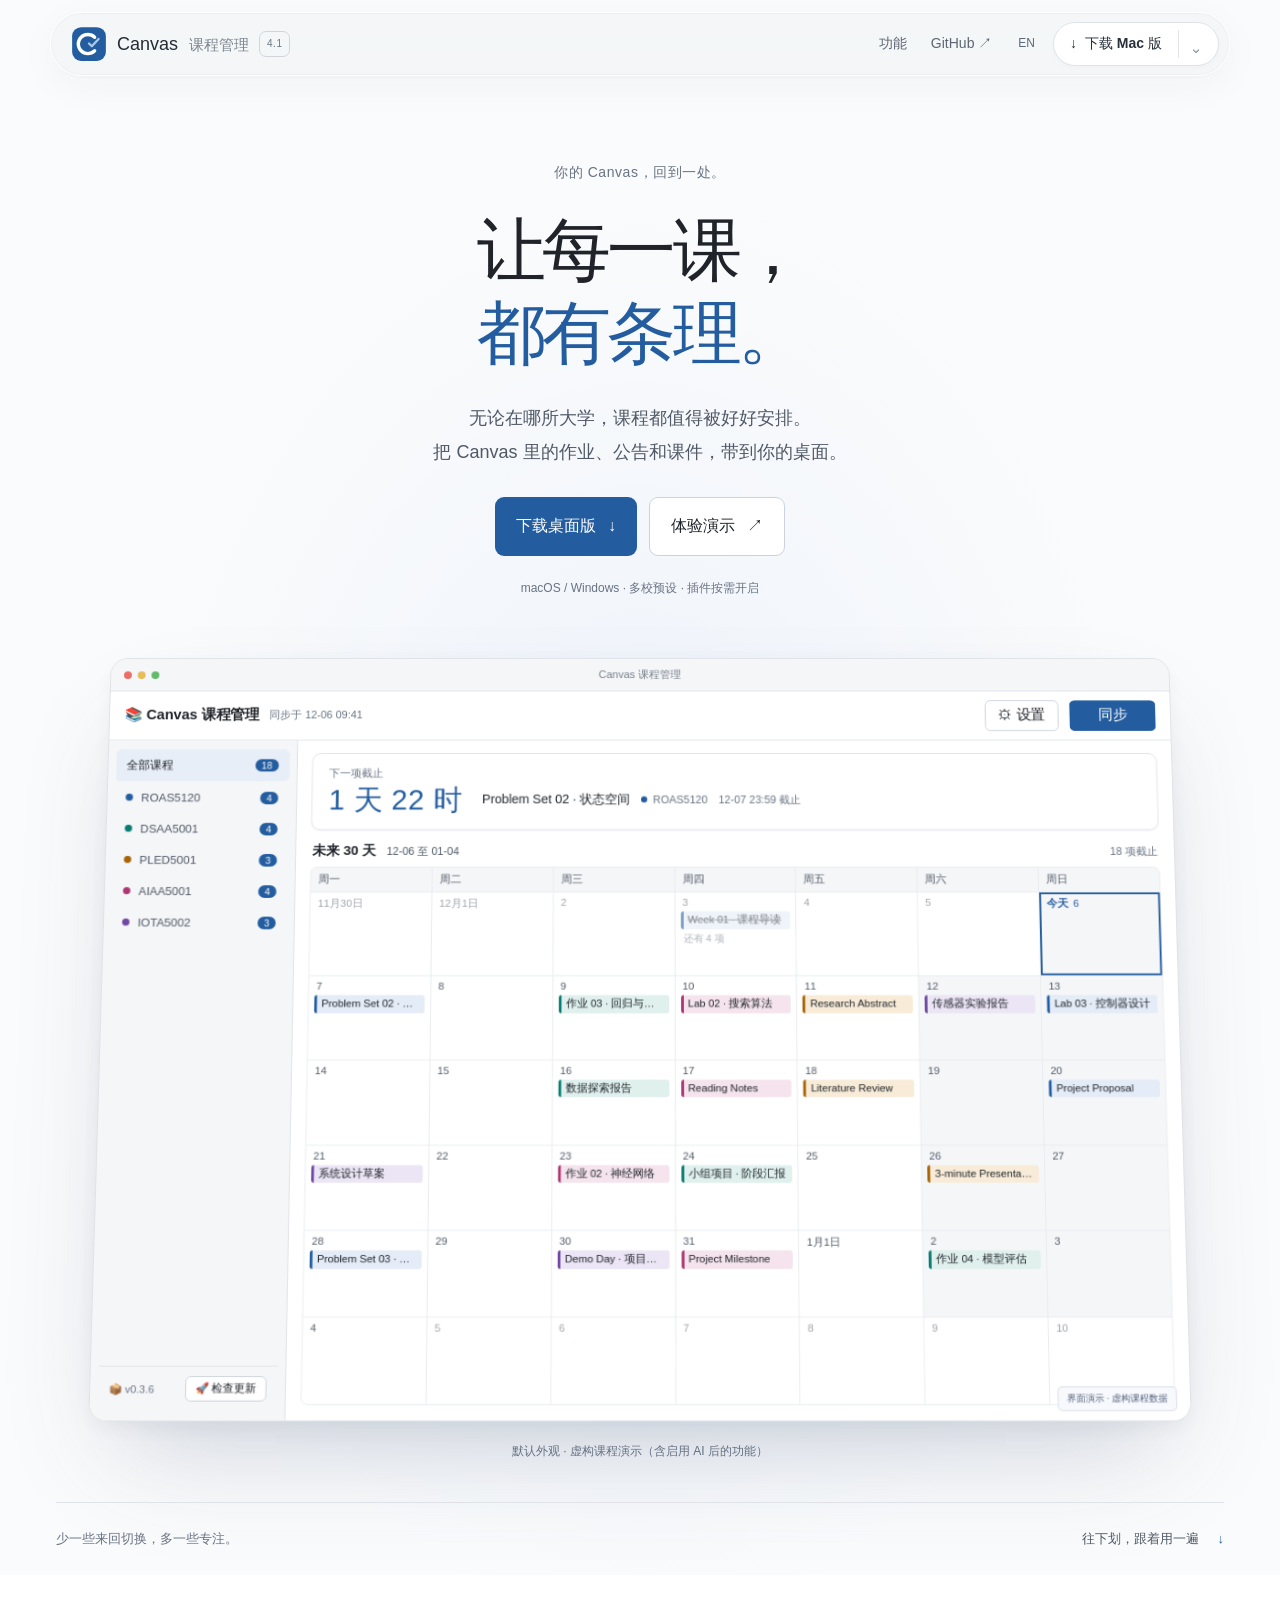
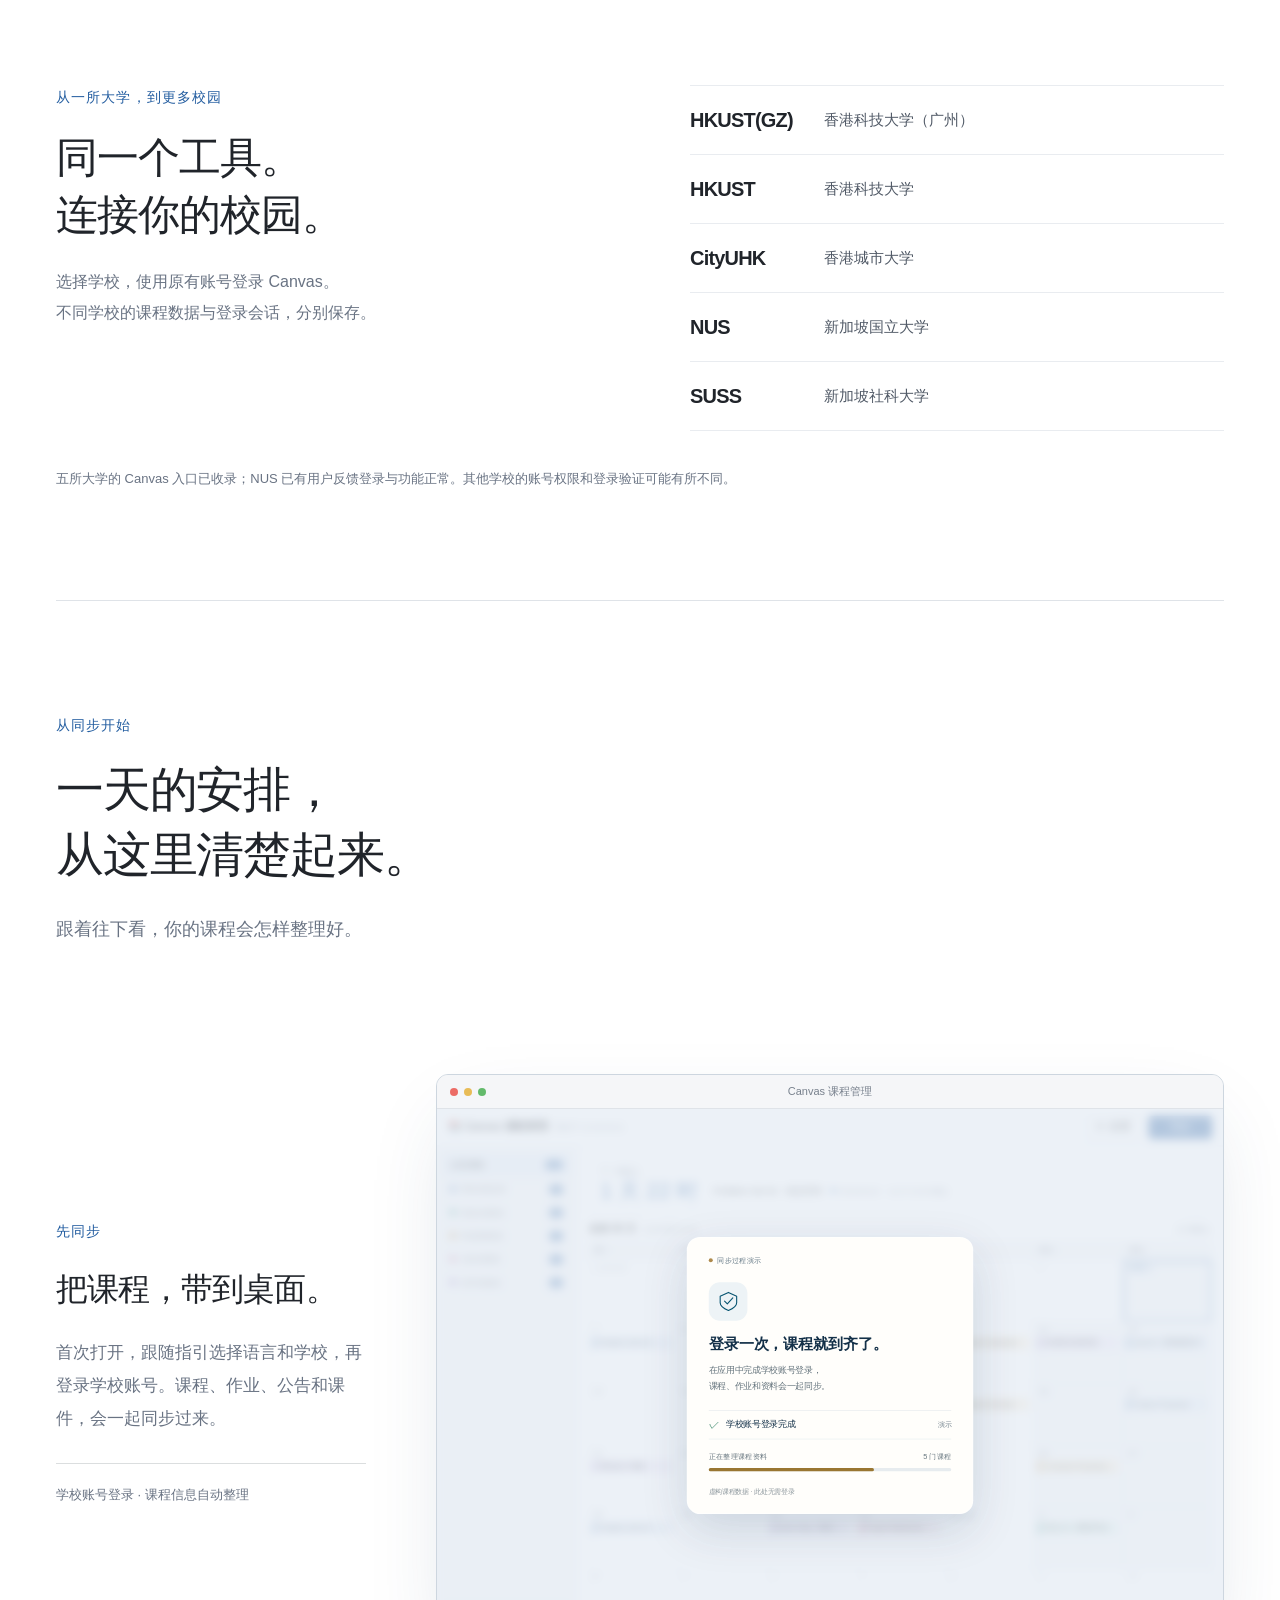
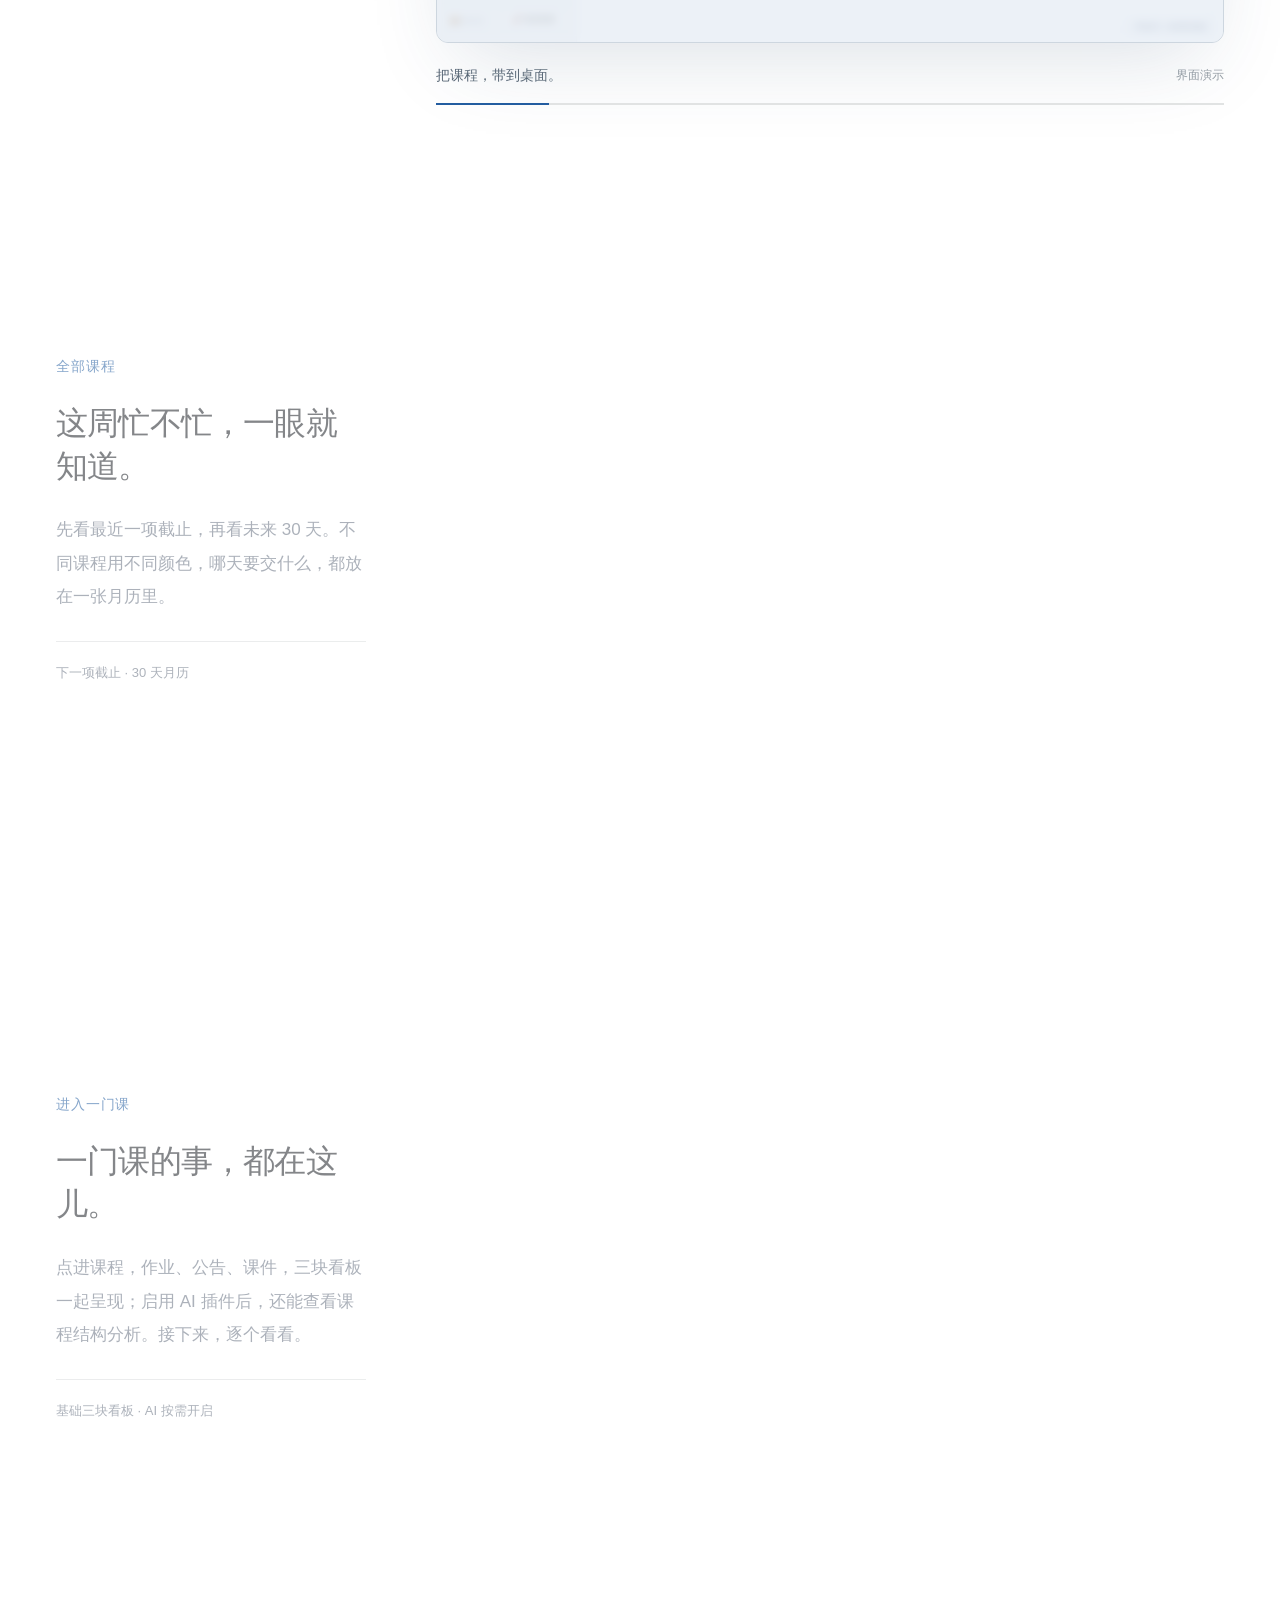
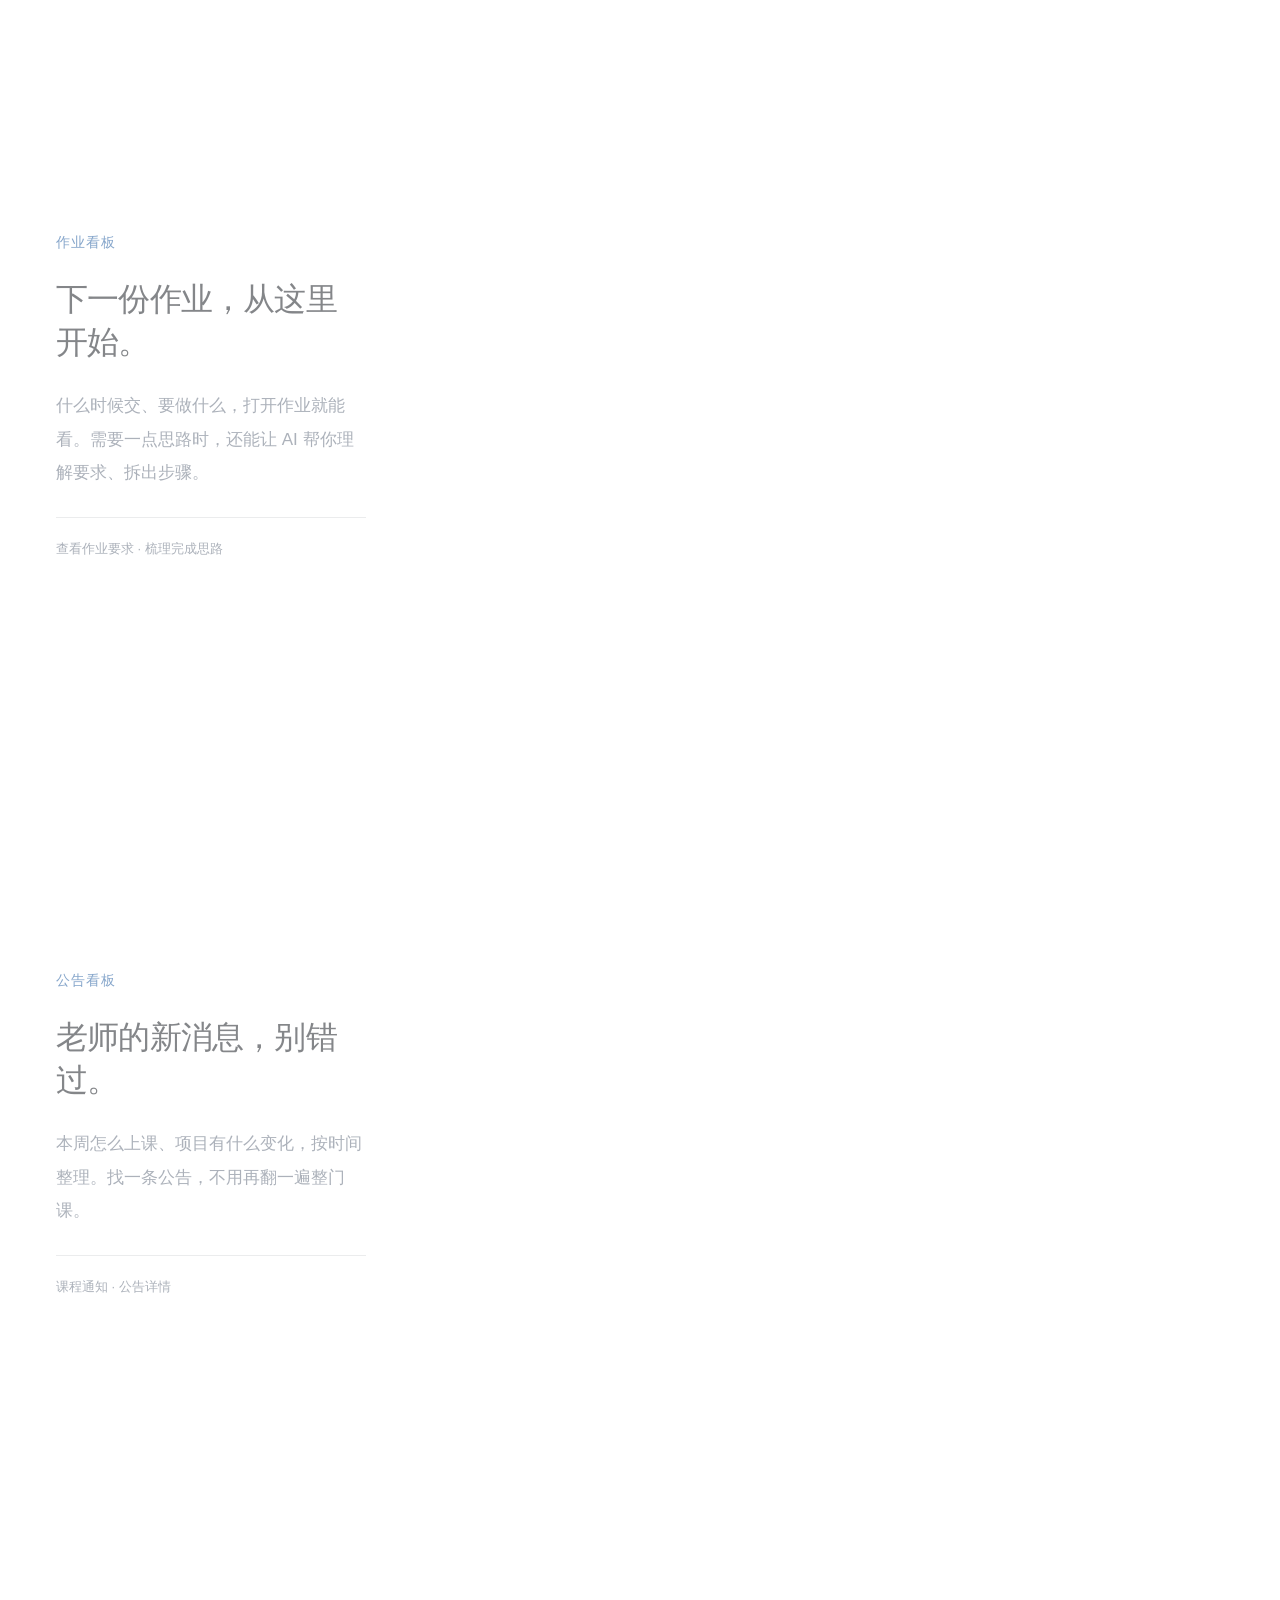
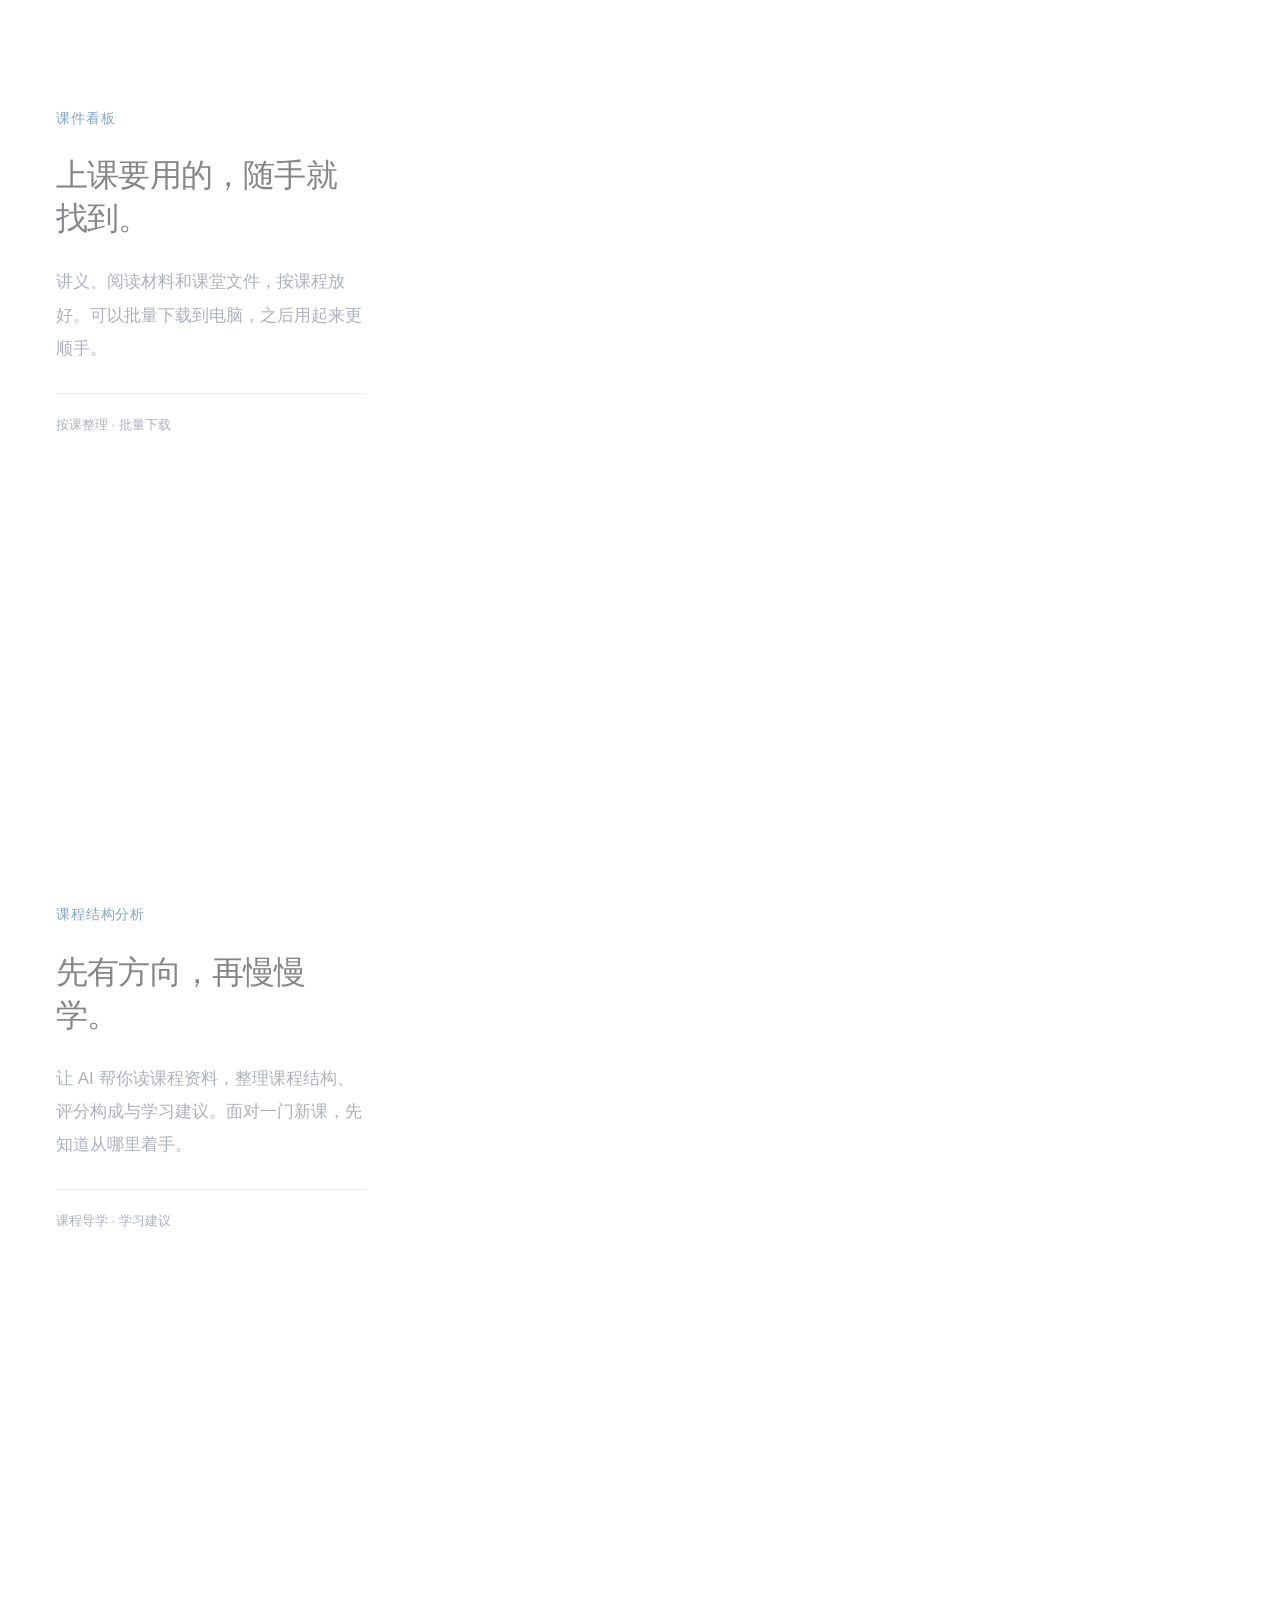
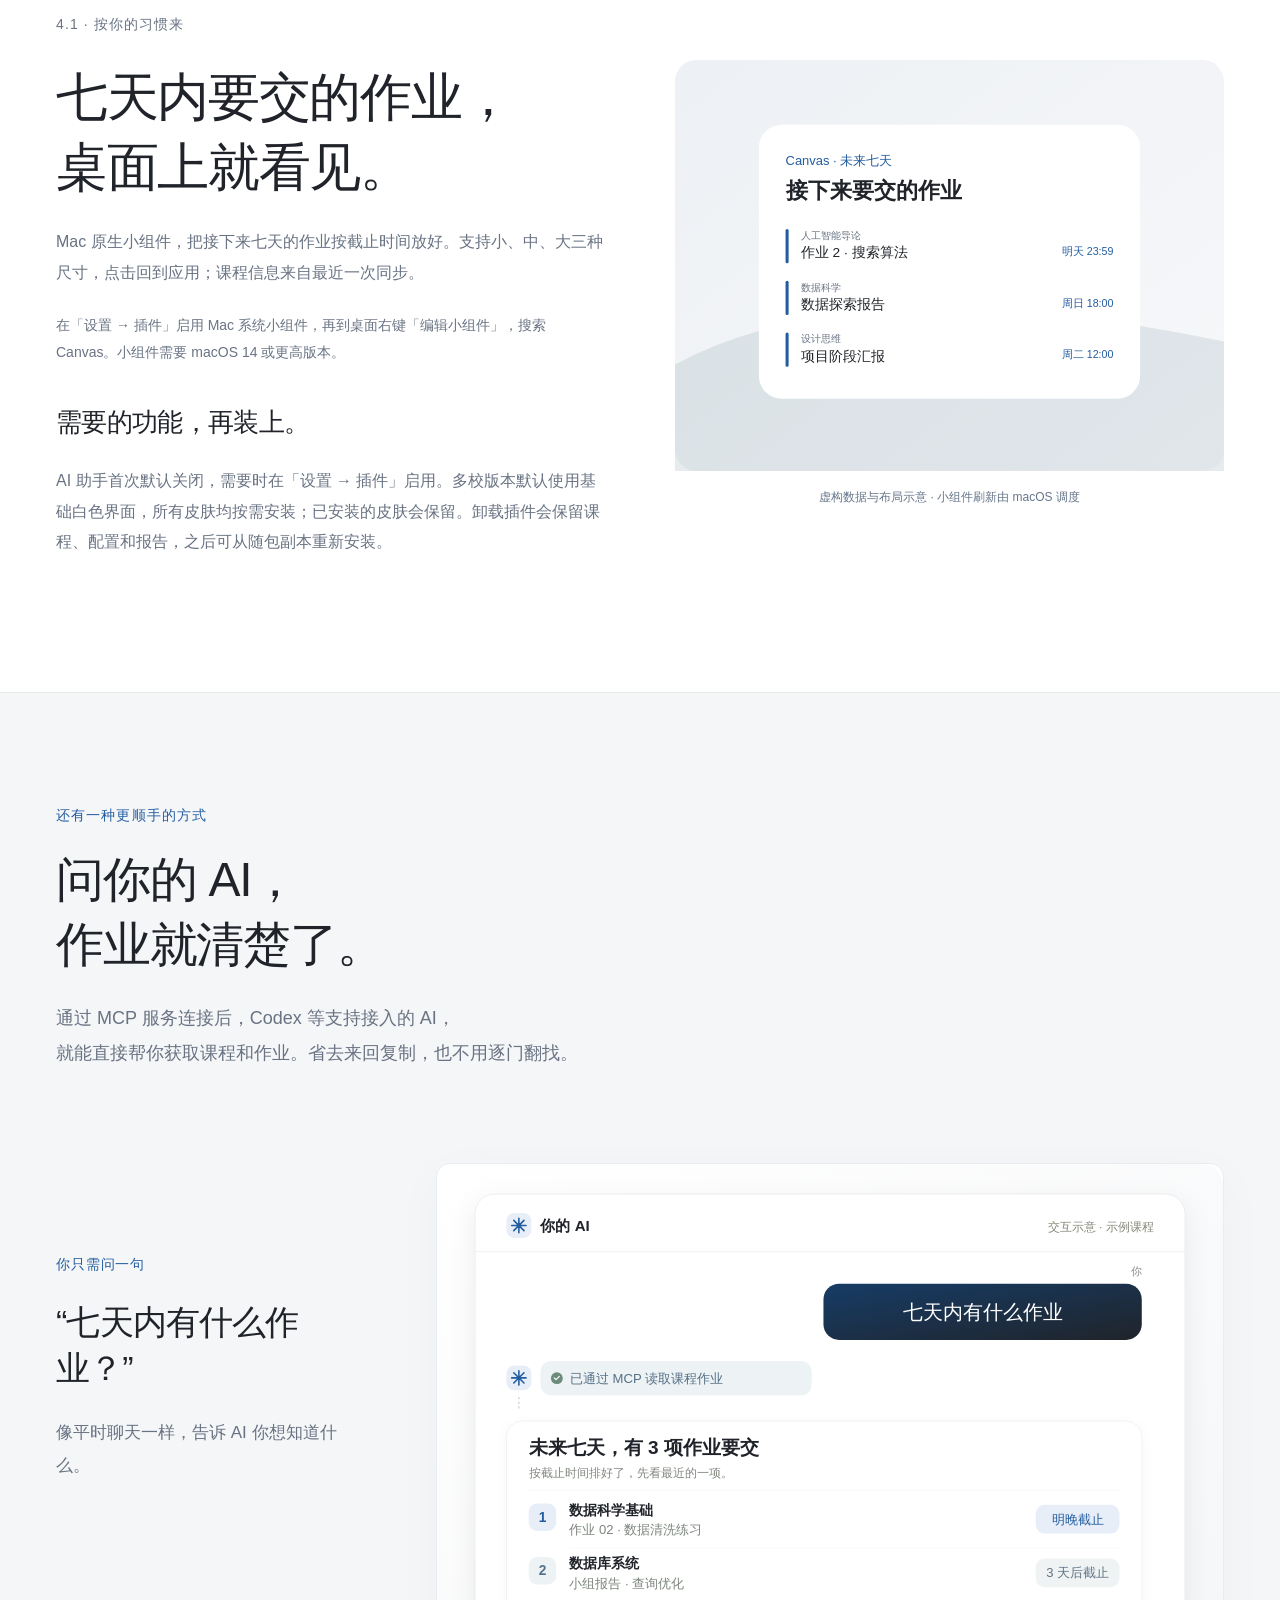
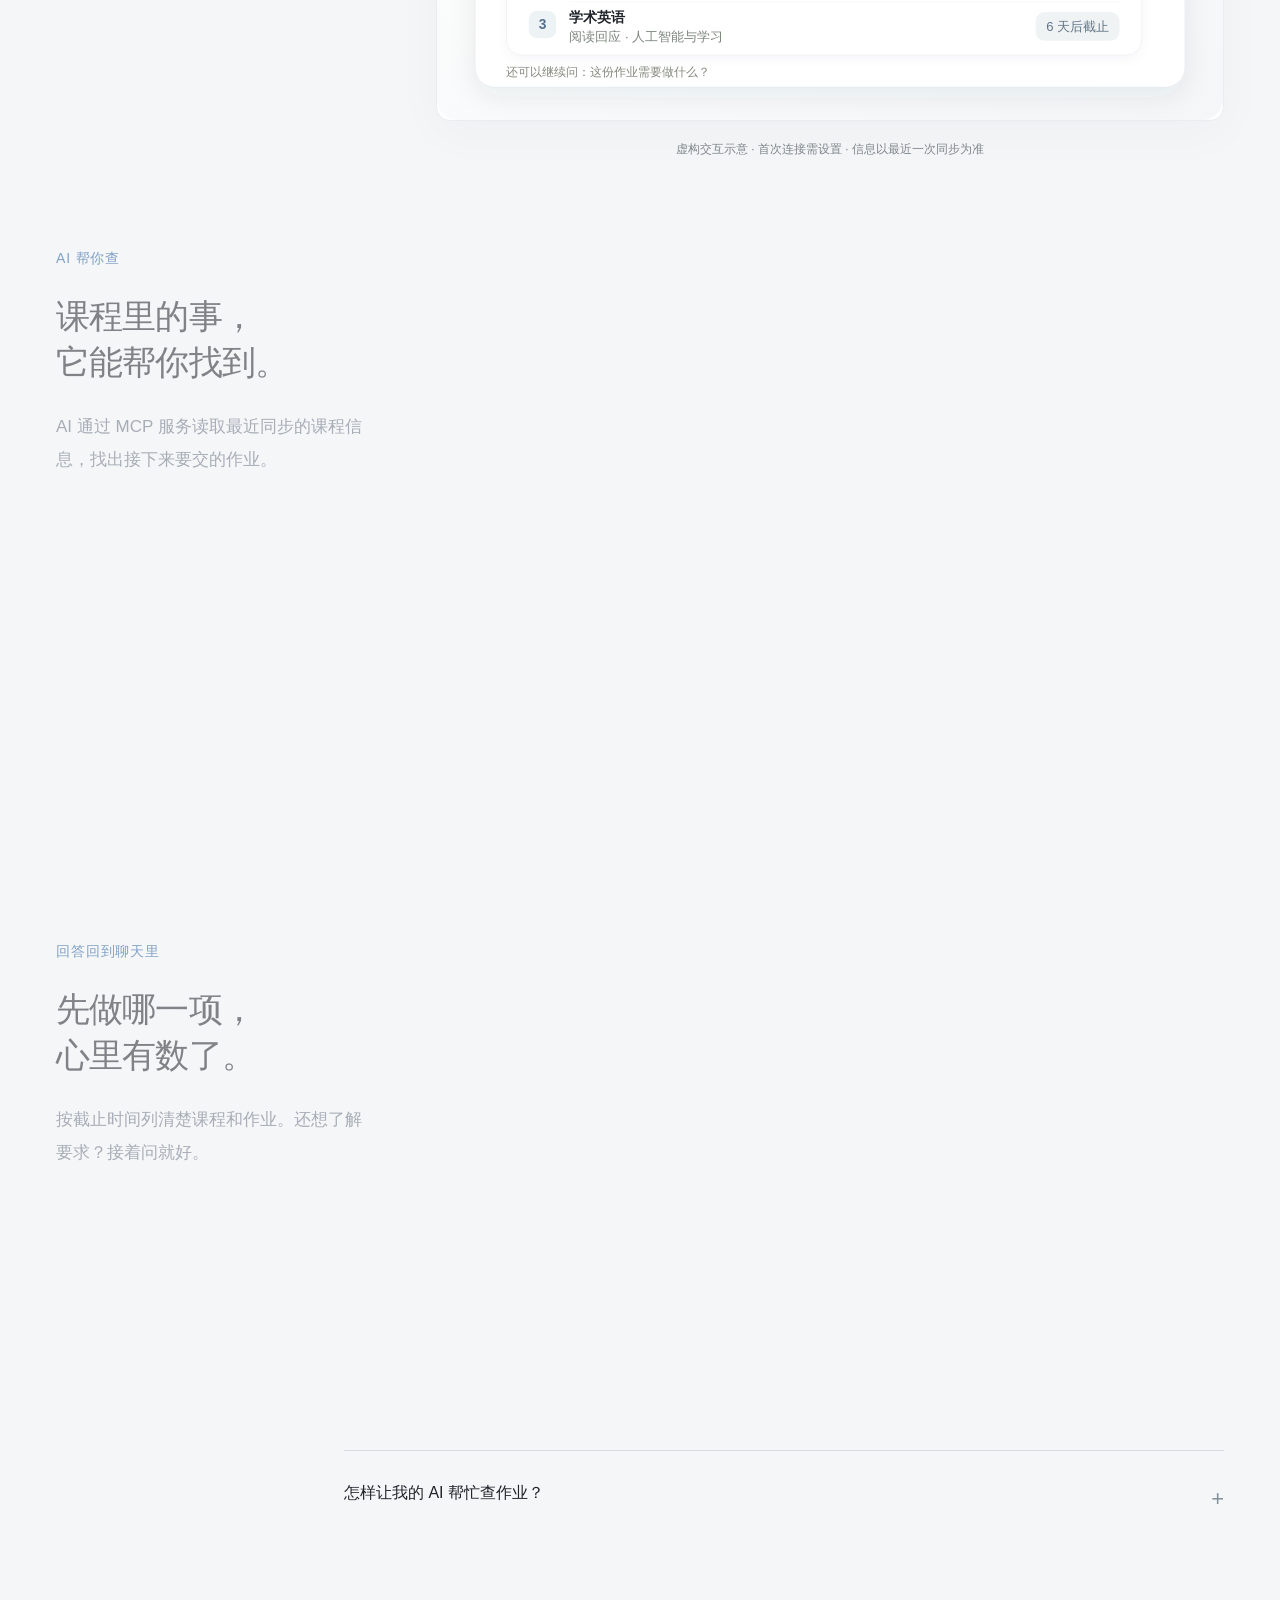
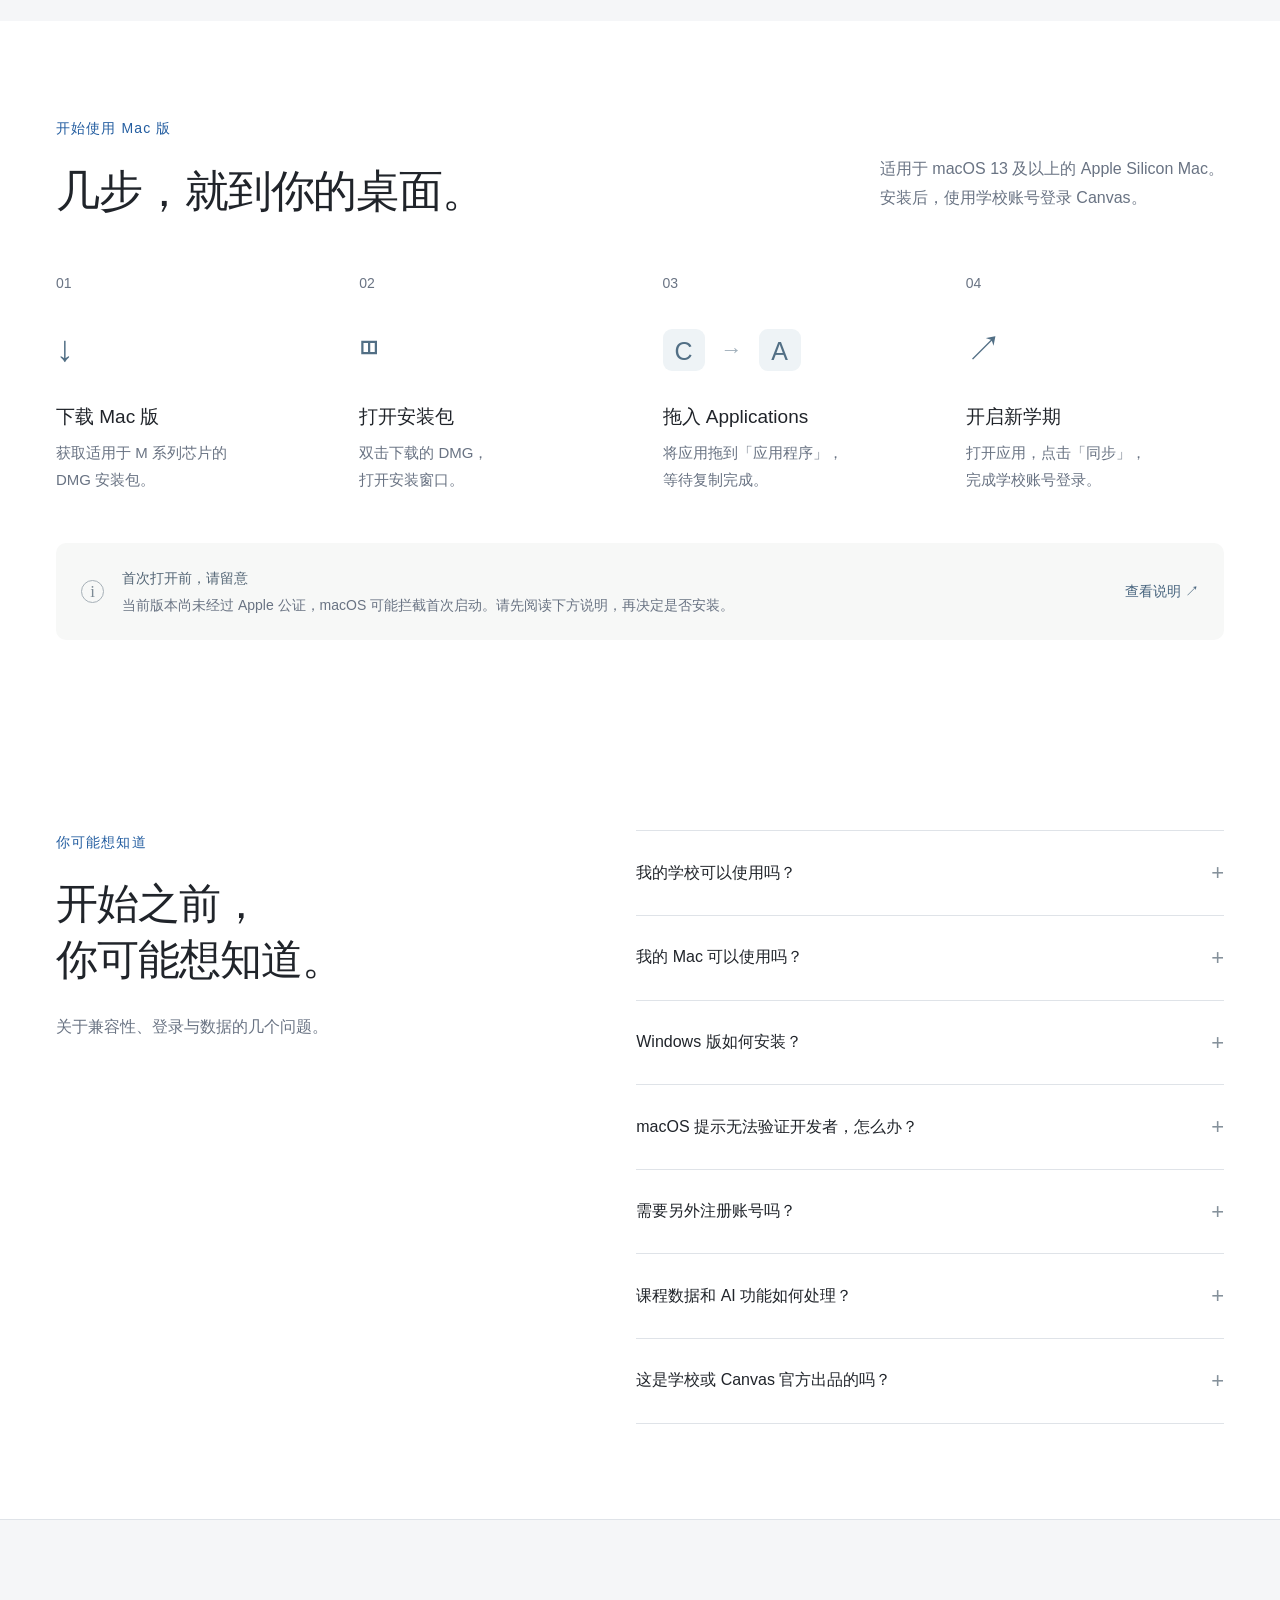
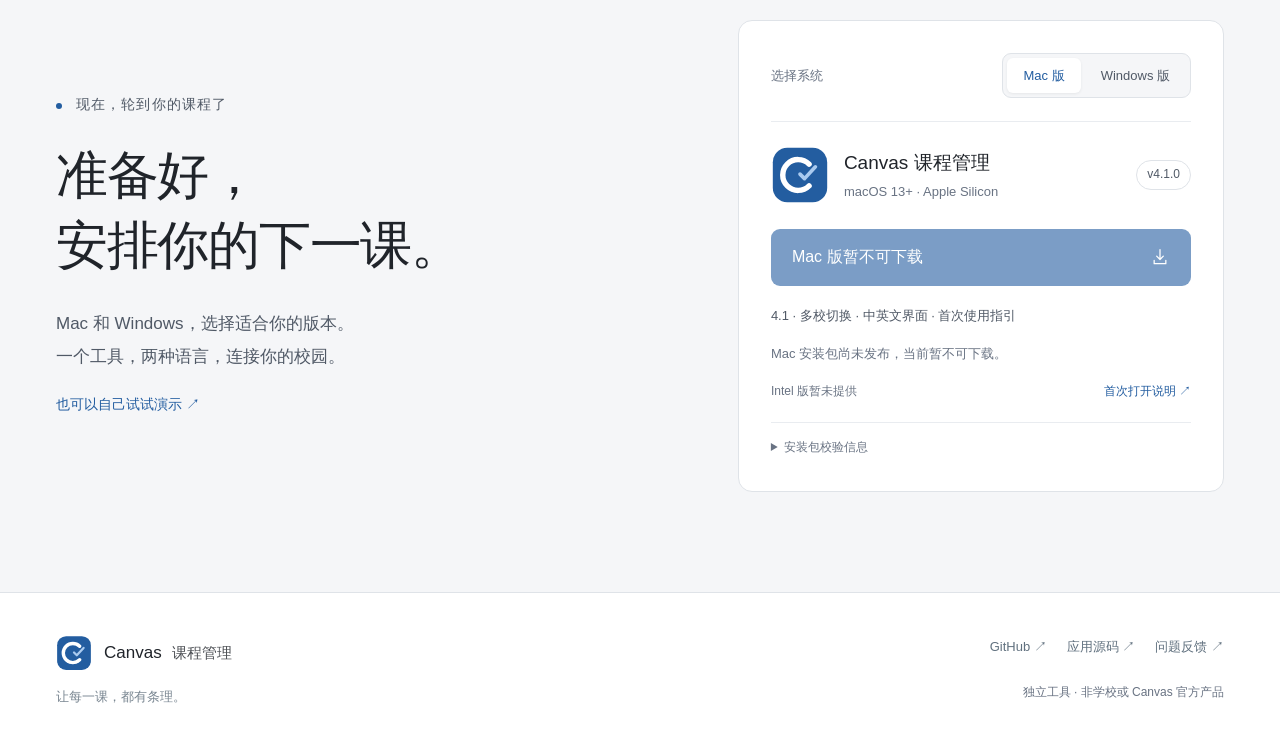
==== site/index.html @ 68279b89 "Publish bilingual Canvas Manager website and 4.1.0 download metadata" ====
<!doctype html>
<html lang="zh-CN">
<head>
  <meta charset="utf-8">
  <meta name="viewport" content="width=device-width, initial-scale=1">
  <meta name="description" content="面向不同大学的 Canvas 课程管理工具。课程、作业、公告与课件集中管理，支持多校预设、独立登录与按需启用的插件。">
  <meta name="theme-color" content="#ffffff">
  <title>Canvas 课程管理 · 让每一课，都有条理</title>
  <link rel="icon" href="assets/favicon.svg" type="image/svg+xml">
  <link rel="stylesheet" href="styles.css?v=bilingual-4.1.0">
  <script src="locales.js?v=4.1.0" defer></script>
  <script src="site.js?v=bilingual-4.1.0" defer></script>
</head>
<body>
  <a class="skip-link" href="#main">跳到主要内容</a>
  <header class="site-header">
    <a class="brand" href="#" aria-label="Canvas 课程管理首页"><img class="brand-mark" src="assets/favicon.svg" width="36" height="36" alt=""><span>Canvas <b>课程管理</b></span><span class="dock-version">4.1</span></a>
    <nav aria-label="主导航"><a href="#features">功能</a><a href="https://github.com/SixMonthFly/canvas-hkustgz" target="_blank" rel="noopener noreferrer">GitHub ↗</a></nav>
    <div class="dock-actions"><a class="language-link" href="en/" lang="en" aria-label="Switch to English">EN</a>
      <div class="dock-download"><a class="nav-download" data-download href="#download" aria-disabled="true"><span aria-hidden="true">↓</span><span data-download-nav>下载 Mac 版</span></a><button id="download-menu-toggle" type="button" aria-label="选择下载系统" aria-expanded="false" aria-controls="download-menu">⌄</button></div>
    </div>
    <div id="download-menu" class="download-menu" hidden><a data-direct-download="mac" href="#download"><span>macOS</span><small>Apple Silicon · macOS 13+</small></a><a data-direct-download="windows" href="#download"><span>Windows</span><small>x64 · Windows 10/11</small></a></div>
  </header>
  <main id="main">
    <section class="hero" aria-labelledby="hero-title">
      <div class="hero-inner wrap">
        <div class="hero-copy">
          <p class="eyebrow">你的 Canvas，回到一处。</p>
          <h1 id="hero-title">让每一课，<br><span class="accent-word">都有条理。</span></h1>
          <p class="hero-description">无论在哪所大学，课程都值得被好好安排。<br>把 Canvas 里的作业、公告和课件，带到你的桌面。</p>
          <div class="hero-actions"><a class="button button-primary" href="#download">下载桌面版 <span aria-hidden="true">↓</span></a><button class="button button-secondary" data-open-preview>体验演示 <span aria-hidden="true">↗</span></button></div>
          <p class="hero-footnote">macOS / Windows · 多校预设 · 插件按需开启</p>
        </div>
        <div class="product-stage">
          <div class="product-window">
            <div class="window-chrome"><div class="traffic-lights" aria-hidden="true"><i></i><i></i><i></i></div><span>Canvas 课程管理</span></div>
            <div class="demo-viewport"><iframe id="hero-demo" src="demo/index.html" title="Canvas 课程总览（虚构演示课程）" tabindex="-1" inert loading="eager"></iframe></div>
          </div>
          <p class="preview-caption">默认外观 · 虚构课程演示（含启用 AI 后的功能）</p>
        </div>
      </div>
      <div class="hero-bottom wrap"><span>少一些来回切换，多一些专注。</span><span>往下划，跟着用一遍 <span aria-hidden="true">↓</span></span></div>
    </section>

    <section class="schools-section section wrap" id="schools" aria-labelledby="schools-title">
      <div class="schools-heading"><p class="eyebrow dark-eyebrow">从一所大学，到更多校园</p><h2 id="schools-title">同一个工具。<br>连接你的校园。</h2><p>选择学校，使用原有账号登录 Canvas。<br>不同学校的课程数据与登录会话，分别保存。</p></div>
      <ul class="school-list"><li><span>HKUST(GZ)</span>香港科技大学（广州）</li><li><span>HKUST</span>香港科技大学</li><li><span>CityUHK</span>香港城市大学</li><li><span>NUS</span>新加坡国立大学</li><li><span>SUSS</span>新加坡社科大学</li></ul>
      <p class="school-status">五所大学的 Canvas 入口已收录；NUS 已有用户反馈登录与功能正常。其他学校的账号权限和登录验证可能有所不同。</p>
    </section>

    <section class="course-story" id="features" aria-labelledby="features-title">
      <div class="story-intro wrap"><p class="eyebrow dark-eyebrow">从同步开始</p><h2 id="features-title">一天的安排，<br>从这里清楚起来。</h2><p>跟着往下看，你的课程会怎样整理好。</p></div>
      <div class="story-layout wrap">
        <div class="story-chapters">
          <article class="story-chapter" data-story="sync" id="story-sync">
            <div class="chapter-copy"><p class="chapter-label">先同步</p><h3>把课程，带到桌面。</h3><p>首次打开，跟随指引选择语言和学校，再登录学校账号。课程、作业、公告和课件，会一起同步过来。</p><span class="chapter-note">学校账号登录 · 课程信息自动整理</span></div>
          </article>
          <article class="story-chapter" data-story="home" id="story-home">
            <div class="chapter-copy"><p class="chapter-label">全部课程</p><h3>这周忙不忙，一眼就知道。</h3><p>先看最近一项截止，再看未来 30 天。不同课程用不同颜色，哪天要交什么，都放在一张月历里。</p><span class="chapter-note">下一项截止 · 30 天月历</span></div>
          </article>
          <article class="story-chapter" data-story="overview" id="story-overview">
            <div class="chapter-copy"><p class="chapter-label">进入一门课</p><h3>一门课的事，都在这儿。</h3><p>点进课程，作业、公告、课件，三块看板一起呈现；启用 AI 插件后，还能查看课程结构分析。接下来，逐个看看。</p><span class="chapter-note">基础三块看板 · AI 按需开启</span></div>
          </article>
          <article class="story-chapter" data-story="assignments" id="story-assignments">
            <div class="chapter-copy"><p class="chapter-label">作业看板</p><h3>下一份作业，从这里开始。</h3><p>什么时候交、要做什么，打开作业就能看。需要一点思路时，还能让 AI 帮你理解要求、拆出步骤。</p><span class="chapter-note">查看作业要求 · 梳理完成思路</span></div>
          </article>
          <article class="story-chapter" data-story="announcements" id="story-announcements">
            <div class="chapter-copy"><p class="chapter-label">公告看板</p><h3>老师的新消息，别错过。</h3><p>本周怎么上课、项目有什么变化，按时间整理。找一条公告，不用再翻一遍整门课。</p><span class="chapter-note">课程通知 · 公告详情</span></div>
          </article>
          <article class="story-chapter" data-story="files" id="story-files">
            <div class="chapter-copy"><p class="chapter-label">课件看板</p><h3>上课要用的，随手就找到。</h3><p>讲义、阅读材料和课堂文件，按课程放好。可以批量下载到电脑，之后用起来更顺手。</p><span class="chapter-note">按课整理 · 批量下载</span></div>
          </article>
          <article class="story-chapter" data-story="analysis" id="story-analysis">
            <div class="chapter-copy"><p class="chapter-label">课程结构分析</p><h3>先有方向，再慢慢学。</h3><p>让 AI 帮你读课程资料，整理课程结构、评分构成与学习建议。面对一门新课，先知道从哪里着手。</p><span class="chapter-note">课程导学 · 学习建议</span></div>
          </article>
        </div>
        <div class="story-stage">
          <div class="story-window"><div class="window-chrome"><div class="traffic-lights" aria-hidden="true"><i></i><i></i><i></i></div><span>Canvas 课程管理</span></div><div class="story-viewport"><iframe id="story-demo" src="demo/index.html?story=1" title="随页面滚动展示的应用流程（虚构演示）" tabindex="-1" inert loading="eager"></iframe></div></div>
          <div class="story-caption"><span id="story-caption">把课程，带到桌面。</span><span>界面演示</span></div>
          <div class="story-progress" aria-hidden="true"><span></span></div>
        </div>
      </div>
    </section>

    <section class="widget-section section wrap" id="widgets" aria-labelledby="widget-title">
      <div><p class="eyebrow dark-eyebrow">4.1 · 按你的习惯来</p><h2 id="widget-title">七天内要交的作业，<br>桌面上就看见。</h2><p>Mac 原生小组件，把接下来七天的作业按截止时间放好。支持小、中、大三种尺寸，点击回到应用；课程信息来自最近一次同步。</p><p class="widget-guide">在「设置 → 插件」启用 Mac 系统小组件，再到桌面右键「编辑小组件」，搜索 Canvas。小组件需要 macOS 14 或更高版本。</p><h3>需要的功能，再装上。</h3><p>AI 助手首次默认关闭，需要时在「设置 → 插件」启用。多校版本默认使用基础白色界面，所有皮肤均按需安装；已安装的皮肤会保留。卸载插件会保留课程、配置和报告，之后可从随包副本重新安装。</p></div>
      <figure><img src="assets/widget-preview.svg" width="720" height="540" alt="Mac 桌面小组件示意，展示未来七天的三项虚构作业及截止时间。"><figcaption>虚构数据与布局示意 · 小组件刷新由 macOS 调度</figcaption></figure>
    </section>

    <section class="ai-story" id="ai" aria-labelledby="ai-title">
      <div class="ai-intro wrap"><p class="eyebrow dark-eyebrow">还有一种更顺手的方式</p><h2 id="ai-title">问你的 AI，<br>作业就清楚了。</h2><p>通过 MCP 服务连接后，Codex 等支持接入的 AI，<br>就能直接帮你获取课程和作业。省去来回复制，也不用逐门翻找。</p></div>
      <div class="ai-layout wrap">
        <div class="ai-chapters">
          <article data-ai-step="0" id="ai-question"><div><p class="chapter-label">你只需问一句</p><h3>“七天内有什么作业？”</h3><p>像平时聊天一样，告诉 AI 你想知道什么。</p></div></article>
          <article data-ai-step="1" id="ai-query"><div><p class="chapter-label">AI 帮你查</p><h3>课程里的事，<br>它能帮你找到。</h3><p>AI 通过 MCP 服务读取最近同步的课程信息，找出接下来要交的作业。</p></div></article>
          <article data-ai-step="2" id="ai-answer"><div><p class="chapter-label">回答回到聊天里</p><h3>先做哪一项，<br>心里有数了。</h3><p>按截止时间列清楚课程和作业。还想了解要求？接着问就好。</p></div></article>
        </div>
        <figure class="ai-figure"><div class="ai-picture"><img src="assets/ai-homework.svg" width="1200" height="850" alt="交互示意：用户问七天内有什么作业，AI 通过 MCP 服务查询，回答三项作业及其截止时间。"></div><figcaption>虚构交互示意 · 首次连接需设置 · 信息以最近一次同步为准</figcaption></figure>
      </div>
      <div class="ai-setup wrap"><details><summary>怎样让我的 AI 帮忙查作业？<span aria-hidden="true">+</span></summary><div class="answer"><p>先安装 Canvas 课程管理，登录并同步课程。按连接说明完成一次 MCP 服务配置，再把它连接到支持接入的 AI，就可以直接在聊天里查询。</p><p>Codex 已完成连接测试。其他 AI 能否接入，取决于它是否支持自定义 MCP 服务。查询已同步的信息时，读取的是本机课程缓存；需要重新同步时，保持桌面应用运行。</p><a href="https://gitee.com/xxouyang123/hkustgz_diy_canvas/blob/master/mcp-server/README.md" target="_blank" rel="noopener noreferrer">查看连接说明 ↗</a></div></details></div>
    </section>

    <section class="install-section section" id="install" aria-labelledby="install-title"><div class="wrap">
      <div class="install-heading reveal"><div><div class="eyebrow dark-eyebrow" data-install-eyebrow>开始使用</div><h2 id="install-title">几步，就到你的桌面。</h2></div><p id="install-compatibility">适用于 macOS 13 及以上的 Apple Silicon Mac。<br>安装后，使用学校账号登录 Canvas。</p></div>
      <ol class="install-steps reveal"><li><span class="step-index">01</span><div class="step-symbol" data-install-symbol="0" aria-hidden="true">↓</div><h3 data-install-title="0">下载 Mac 版</h3><p data-install-description="0">获取适用于 M 系列芯片的<br>DMG 安装包。</p></li><li><span class="step-index">02</span><div class="step-symbol" data-install-symbol="1" aria-hidden="true">◫</div><h3 data-install-title="1">打开安装包</h3><p data-install-description="1">双击下载的 DMG，<br>打开安装窗口。</p></li><li><span class="step-index">03</span><div class="step-symbol drag-symbol" data-install-symbol="2" aria-hidden="true"><span>C</span><b>→</b><span>A</span></div><h3 data-install-title="2">拖入 Applications</h3><p data-install-description="2">将应用拖到「应用程序」，<br>等待复制完成。</p></li><li><span class="step-index">04</span><div class="step-symbol" data-install-symbol="3" aria-hidden="true">↗</div><h3 data-install-title="3">开启新学期</h3><p data-install-description="3">打开应用，点击「同步」，<br>完成学校账号登录。</p></li></ol>
      <div class="install-notice reveal"><span class="notice-icon" aria-hidden="true">i</span><p><strong id="install-notice-title">首次打开前，请留意</strong><br><span id="install-notice-copy">当前版本尚未经过 Apple 公证，macOS 可能拦截首次启动。请先阅读下方说明，再决定是否安装。</span></p><a id="install-notice-link" href="#first-open" data-expand="first-open">查看说明 <span aria-hidden="true">↗</span></a></div>
    </div></section>

    <section class="faq-section section wrap" id="faq" aria-labelledby="faq-title"><div class="faq-intro reveal"><div class="eyebrow dark-eyebrow">你可能想知道</div><h2 id="faq-title">开始之前，<br>你可能想知道。</h2><p>关于兼容性、登录与数据的几个问题。</p></div><div class="faq-list reveal">
      <details><summary>我的学校可以使用吗？<span aria-hidden="true">+</span></summary><div class="answer">多校版本已收录港科大（广州）、港科大、香港城市大学、新加坡国立大学和新加坡社科大学的 Canvas 入口。4.1 版可在首次使用指引或设置中切换学校，并选择中文或英文界面。真实登录、MFA、课程访问与附件下载仍需逐校验证；未列出的学校及其他学习平台暂不承诺支持。</div></details>
      <details><summary>我的 Mac 可以使用吗？<span aria-hidden="true">+</span></summary><div class="answer">当前提供 Apple Silicon 版本，适用于 M1、M2、M3、M4 等 M 系列芯片。可在苹果菜单的「关于本机」中查看芯片型号。安装包要求 macOS 13 或更高版本。Intel Mac 版本暂未提供。</div></details>
      <details id="windows-install"><summary>Windows 版如何安装？<span aria-hidden="true">+</span></summary><div class="answer">Windows 版适用于 Windows 10/11 x64，提供完整 EXE 一键安装包。下载后双击运行，为当前用户安装，完成后自动启动；之后可从桌面或开始菜单快捷方式打开。进入应用，点击「同步」并完成学校账号登录即可使用。当前安装器尚未签名，Windows 可能显示首次运行提示。</div></details>
      <details id="first-open"><summary>macOS 提示无法验证开发者，怎么办？<span aria-hidden="true">+</span></summary><div class="answer">当前版本使用本地签名，尚未完成 Apple 开发者签名与公证。确认下载来源后，可在尝试打开应用后，前往「系统设置 → 隐私与安全性」查看是否提供「仍要打开」。具体提示会随系统版本变化。<br><br>如果系统明确提示恶意软件或文件损坏，请停止安装并反馈问题。详细操作可参考 <a href="https://support.apple.com/zh-cn/102445" target="_blank" rel="noopener noreferrer">Apple 的安全打开应用说明 ↗</a>。</div></details>
      <details><summary>需要另外注册账号吗？<span aria-hidden="true">+</span></summary><div class="answer">不需要为本工具单独注册。首次使用时点击应用内的「同步」，在弹出的学校登录页面完成登录。需要你的学校账号拥有对应 Canvas 课程的访问权限。</div></details>
      <details><summary>课程数据和 AI 功能如何处理？<span aria-hidden="true">+</span></summary><div class="answer">课程缓存、下载文件与设置保存在本机。课程同步需要连接学校 Canvas；使用 AI 功能时，相关课程或作业内容会发送至所使用的 AI 服务进行处理。请按自己的需求选择是否使用 AI，AI 助手首次默认不启用，可在「设置 → 插件」开启，服务提供方与设置也在该页查看。</div></details>
      <details><summary>这是学校或 Canvas 官方出品的吗？<span aria-hidden="true">+</span></summary><div class="answer">这是面向使用 Canvas 的大学用户开发的独立工具，并非任何学校或 Instructure Canvas 的官方产品。课程信息以学校 Canvas 为准。使用中遇到问题，可以前往 <a href="https://gitee.com/xxouyang123/hkustgz_diy_canvas/issues" target="_blank" rel="noopener noreferrer">项目反馈页面 ↗</a>。</div></details>
    </div></section>

    <section class="download-section" id="download" aria-labelledby="download-title"><div class="wrap download-inner"><div class="download-copy"><div class="eyebrow"><span class="status-dot"></span> 现在，轮到你的课程了</div><h2 id="download-title">准备好，<br>安排你的下一课。</h2><p>Mac 和 Windows，选择适合你的版本。<br>一个工具，两种语言，连接你的校园。</p><button class="text-button" data-open-preview>也可以自己试试演示 ↗</button></div><div class="download-panel"><div class="platform-choice panel-platform-choice"><span class="platform-caption">选择系统</span><div class="platform-switch" role="group" aria-label="下载面板系统选择"><button type="button" data-platform="mac" aria-pressed="true">Mac 版</button><button type="button" data-platform="windows" aria-pressed="false">Windows 版</button></div></div><div class="download-app"><img src="assets/favicon.svg" width="58" height="58" alt=""><div><strong>Canvas 课程管理</strong><span data-platform-compatibility>macOS 13+ · Apple Silicon</span></div><span class="version-pill" data-version>v4.1.0</span></div><a class="button button-gold download-wide" data-download href="#download" aria-disabled="true"><span data-download-label>下载 Mac 版</span><svg viewBox="0 0 24 24" aria-hidden="true"><path d="M12 3v12m-4-4 4 4 4-4M5 16v4h14v-4"/></svg></a><noscript><p class="package-detail">启用 JavaScript 后可显示下载信息，也可直接<a href="https://github.com/SixMonthFly/canvas-hkustgz/releases" target="_blank" rel="noopener noreferrer">前往安装包页面 ↗</a>。</p></noscript><p class="release-scope">4.1 · 多校切换 · 中英文界面 · 首次使用指引</p><p class="package-detail" id="package-detail" role="status" aria-live="polite">正在读取 Mac 安装包信息…</p><div class="package-line"><span id="platform-package-note">Intel 版暂未提供</span><a id="package-install-link" href="#first-open" data-expand="first-open">首次打开说明 ↗</a></div><details class="checksum"><summary>安装包校验信息</summary><code id="checksum-value">安装包准备完成后显示 SHA-256。</code></details></div></div></section>
  </main>
  <footer class="site-footer wrap"><div><a class="brand footer-brand" href="#"><img class="brand-mark" src="assets/favicon.svg" width="36" height="36" alt=""><span>Canvas <b>课程管理</b></span></a><p>让每一课，都有条理。</p></div><div class="footer-links"><a href="https://github.com/SixMonthFly/canvas-hkustgz" target="_blank" rel="noopener noreferrer">GitHub ↗</a><a href="https://gitee.com/xxouyang123/hkustgz_diy_canvas" target="_blank" rel="noopener noreferrer">应用源码 ↗</a><a href="https://gitee.com/xxouyang123/hkustgz_diy_canvas/issues" target="_blank" rel="noopener noreferrer">问题反馈 ↗</a><span>独立工具 · 非学校或 Canvas 官方产品</span></div></footer>
  <dialog id="preview-dialog" aria-labelledby="preview-title"><div class="dialog-heading"><div><strong id="preview-title">Canvas 课程管理 · 界面演示</strong><span>虚构演示数据，不连接账号或 AI。小屏可横向滚动查看。</span></div><button id="close-preview" aria-label="关闭界面体验">✕</button></div><iframe id="large-demo" title="可交互的 Canvas 应用演示"></iframe></dialog>
  <div class="toast" id="toast" role="status" aria-live="polite"></div>
</body>
</html>
---- site/styles.css ----
:root{--navy:#f5f6f8;--ink:#20242a;--muted:#697383;--gold:#235da0;--paper:#ffffff;--line:#dfe3e8;--ease:cubic-bezier(.22,1,.36,1);--heading:-apple-system,BlinkMacSystemFont,"Segoe UI","PingFang SC","Microsoft YaHei",sans-serif;--body:"PingFang SC","Hiragino Sans GB","Microsoft YaHei",-apple-system,BlinkMacSystemFont,"Segoe UI",sans-serif}
*{box-sizing:border-box}html{scroll-padding-top:90px}body{margin:0;background:var(--paper);color:var(--ink);font-family:var(--body);font-size:16px;line-height:1.8;-webkit-font-smoothing:antialiased}a{color:inherit;text-decoration:none}button{font:inherit;color:inherit;cursor:pointer}button,a{-webkit-tap-highlight-color:transparent}button:focus-visible,a:focus-visible,summary:focus-visible{outline:3px solid #235da0;outline-offset:5px}::selection{background:#e8eef7}.wrap{width:min(1440px,calc(100% - 112px));margin-inline:auto}.skip-link{position:fixed;top:-80px;left:20px;padding:12px;background:white;z-index:200}.skip-link:focus{top:15px}h1,h2,h3,p{margin-top:0}h1,h2,h3{font-family:var(--heading);font-weight:500;letter-spacing:-.025em;line-height:1.35}h2{font-size:clamp(40px,4.1vw,60px);margin-bottom:24px}h3{font-size:clamp(30px,2.7vw,40px)}.eyebrow{font-size:14px;font-weight:400;letter-spacing:.08em;color:#d0d8df;margin-bottom:20px}.dark-eyebrow{color:#235da0}.status-dot{display:inline-block;width:6px;height:6px;background:var(--gold);border-radius:50%;margin-right:9px}
.site-header{height:82px;position:absolute;top:0;left:0;right:0;z-index:20;display:flex;align-items:center;justify-content:space-between;padding:0 max(56px,calc((100vw - 1440px)/2));border-bottom:1px solid #ffffff1b;color:white}.brand{display:flex;align-items:center;gap:12px;font-size:17px;font-weight:500;white-space:nowrap}.brand b{font-size:15px;font-weight:400;margin-left:6px;opacity:.8}.brand-mark{display:block;width:36px;height:36px;object-fit:contain;border-radius:9px}.site-header nav{display:flex;gap:32px;font-size:14px;color:#d2dce5}.site-header a:hover{color:#f2d69a}.nav-download{font-size:14px;padding:7px 15px;border:1px solid #ffffff42;border-radius:25px}.nav-download>span:last-child{margin-left:8px;color:var(--gold)}
.hero{position:relative;overflow:hidden;color:white;background:#0b2442;min-height:100svh}.hero-inner{position:relative;display:grid;grid-template-columns:.78fr 1.22fr;gap:65px;align-items:center;min-height:calc(100svh - 88px);padding-block:166px 86px}.hero-copy h1{font-size:clamp(52px,4.7vw,74px);margin:0 0 28px;line-height:1.35;white-space:nowrap;letter-spacing:-.025em}.gold-word{color:#f2d18d}.hero-description{font-size:18px;line-height:2;color:#c4d0da;font-weight:400}.hero-scroll{margin-top:48px;font-size:15px;color:#e5cf9f;display:flex;align-items:center;gap:18px}.hero-scroll>span{font-size:25px;animation:scroll-hint 2.5s ease-in-out infinite}.hero-footnote{font-size:13px;color:#9fb1c3;margin-top:40px;margin-bottom:0}.hero-bottom{position:relative;display:flex;justify-content:space-between;border-top:1px solid #ffffff20;padding-block:26px;color:#aabacb;font-size:13px}.hero-bottom>span:last-child{color:#d2dce5}.hero-bottom>span:last-child>span{padding-left:15px;color:var(--gold)}@keyframes scroll-hint{0%,100%{transform:translateY(0)}50%{transform:translateY(7px)}}
.product-stage{min-width:0}.product-window,.story-window{overflow:hidden;background:#edf2f5;border:1px solid #cdd6df;border-radius:12px;box-shadow:0 22px 70px #081a3226}.product-window{box-shadow:0 30px 90px #0005;border-color:#a8bec760}.window-chrome{height:34px;display:flex;align-items:center;justify-content:center;position:relative;background:#f3f5f7;border-bottom:1px solid #d4dce4;color:#78818d;font-size:11px}.traffic-lights{position:absolute;left:13px;display:flex;gap:6px}.traffic-lights i{width:8px;height:8px;border-radius:50%;background:#ec6c66}.traffic-lights i:nth-child(2){background:#e8bc57}.traffic-lights i:nth-child(3){background:#63ba6b}.demo-viewport,.story-viewport{width:100%;aspect-ratio:1180/800;position:relative;overflow:hidden}.demo-viewport iframe,.story-viewport iframe{position:absolute;top:0;left:0;border:0;width:1180px;height:800px;transform:scale(var(--demo-scale,.6));transform-origin:top left;pointer-events:none}.story-viewport iframe{opacity:1;transition:opacity 180ms ease}.story-viewport iframe.is-switching{opacity:0}.preview-caption{font-size:12px;color:#a5b6c6;margin:19px 0 0;text-align:center}
.course-story{padding-top:112px;background:var(--paper)}.story-intro{padding-bottom:30px}.story-intro>p:last-child,.ai-intro>p:last-child{color:var(--muted);font-size:18px;line-height:1.9}.story-layout{display:grid;grid-template-columns:310px minmax(0,1fr);gap:70px;position:relative}.story-chapters{min-width:0}.story-chapter{min-height:82svh;display:flex;align-items:center;scroll-margin-top:140px}.story-chapter:last-child{min-height:95svh}.chapter-copy{padding-block:40px;transition:opacity .5s ease,transform .65s var(--ease)}.chapter-label{font-size:14px;color:#235da0;margin:0 0 23px;letter-spacing:.06em}.chapter-copy h3{margin-bottom:25px}.chapter-copy>p:not(.chapter-label){font-size:17px;line-height:1.95;color:var(--muted);margin-bottom:28px}.chapter-note{display:block;font-size:13px;color:#8f979c;padding-top:19px;border-top:1px solid #dbdedf}.story-stage{position:sticky;top:var(--stage-top,85px);align-self:start;justify-self:center;width:100%;margin-top:80px;margin-bottom:80px;min-width:0}.story-caption{margin-top:20px;display:flex;align-items:center;justify-content:space-between;gap:20px;font-size:14px;color:#586776}.story-caption>span:last-child{font-size:12px;color:#929ba3}.story-progress{height:2px;margin-top:15px;background:#e1e3e3;overflow:hidden}.story-progress>span{display:block;height:100%;width:var(--story-progress,0%);background:#235da0;transition:width .4s}.story-enhanced .story-chapter:not(.is-current) .chapter-copy{opacity:.38;transform:translateY(18px)}.story-enhanced .story-chapter.is-current .chapter-copy{opacity:1;transform:none}
.ai-story{padding:110px 0 75px;background:#f5f6f8;border-top:1px solid #e7e9e8}.ai-intro{max-width:1440px}.ai-layout{display:grid;grid-template-columns:310px minmax(0,1fr);gap:70px}.ai-chapters>article{display:flex;align-items:center;min-height:64svh}.ai-chapters>article:last-child{min-height:90svh}.ai-chapters h3{font-size:34px;margin-bottom:24px}.ai-chapters article p:not(.chapter-label){font-size:17px;line-height:1.95;color:var(--muted)}.ai-chapters article>div{transition:opacity .5s,transform .65s var(--ease)}.story-enhanced .ai-chapters>article:not(.is-current)>div{opacity:.38;transform:translateY(18px)}.ai-figure{position:sticky;top:var(--stage-top,65px);align-self:start;justify-self:center;width:100%;margin:75px 0 80px;min-width:0}.ai-picture{border-radius:14px;overflow:hidden;background:#fbfaf7;box-shadow:0 18px 65px #10243b0b}.ai-picture img{display:block;width:100%;height:auto}.ai-figure figcaption{font-size:12px;color:#7d858b;text-align:center;margin-top:18px}.ai-setup details{max-width:880px;margin-left:auto;padding-block:10px;border-top:1px solid #d6dcdf}.ai-setup summary{font-size:16px;cursor:pointer;padding-block:18px;display:flex;justify-content:space-between;list-style:none}.ai-setup summary::-webkit-details-marker{display:none}.ai-setup .answer{font-size:15px;max-width:740px}.answer a{color:#35668b;text-decoration:underline;text-underline-offset:3px}
.section{padding-block:95px}.install-section{background:#fff}.install-heading{display:flex;justify-content:space-between;align-items:end;gap:50px;margin-bottom:48px}.install-heading h2{font-size:44px;margin-bottom:0}.install-heading>p{color:var(--muted);font-size:16px;margin-bottom:8px}.install-steps{list-style:none;padding:0;margin:0;display:grid;grid-template-columns:repeat(4,1fr);gap:45px}.step-index{color:#697383;font-size:14px}.step-symbol{font-size:36px;height:68px;display:flex;align-items:center;color:#526f85;margin:18px 0 20px}.drag-symbol{gap:16px}.drag-symbol>span{display:grid;place-items:center;height:42px;width:42px;border-radius:9px;background:#eef3f6;font-size:25px}.drag-symbol>b{font-size:22px;font-weight:400;color:#a1b0bb}.install-steps h3{font-family:var(--body);font-size:19px;font-weight:500;margin-bottom:10px;letter-spacing:0}.install-steps p{font-size:15px;color:var(--muted);white-space:pre-line;margin-bottom:0}.install-notice{margin-top:50px;padding:22px 25px;background:#f7f8f7;border-radius:10px;display:flex;align-items:center;gap:18px}.notice-icon{border:1px solid #a6b0b7;border-radius:50%;width:23px;height:23px;line-height:21px;text-align:center;flex-shrink:0;color:#7c8a95;font:17px/21px Georgia,serif}.install-notice p{font-size:14px;color:var(--muted);margin:0;flex:1;line-height:1.9}.install-notice strong{font-weight:500;color:#536575}.install-notice a{font-size:14px;white-space:nowrap;color:#46637d}#install-compatibility{white-space:pre-line}
.faq-section{display:grid;grid-template-columns:1fr 1.25fr;gap:110px}.faq-intro h2{font-size:42px}.faq-intro>p{color:var(--muted);font-size:16px}.faq-list details{border-bottom:1px solid var(--line)}.faq-list details:first-child{border-top:1px solid var(--line)}.faq-list summary{display:flex;justify-content:space-between;align-items:center;gap:15px;padding-block:22px;cursor:pointer;list-style:none;font-size:16px}.faq-list summary::-webkit-details-marker{display:none}.faq-list summary>span,.ai-setup summary>span{color:#85919b;font-size:22px;font-weight:300;transition:transform .2s}details[open]>summary>span{transform:rotate(45deg)}.answer{font-size:15px;color:#687682;padding:0 10px 22px 0;line-height:1.95}.answer p{margin-bottom:13px}
.download-section{background:var(--navy);color:#fff}.download-inner{display:grid;grid-template-columns:1fr .85fr;gap:110px;align-items:center;padding-block:100px}.download-copy h2{font-size:58px;color:#f8f6ef;margin-top:22px;margin-bottom:27px}.download-copy p{font-size:17px;line-height:1.95;color:#b7c6d5}.text-button{border:0;background:none;padding:0;color:#dfc58d;font-size:14px}.text-button:hover{text-decoration:underline}.download-panel{border:1px solid #ffffff26;padding:32px;border-radius:16px;background:#ffffff06}.download-app{display:flex;align-items:center;gap:15px;margin-bottom:25px}.download-app>img{border-radius:13px}.download-app>div{flex:1;min-width:0}.download-app strong{font-size:19px;font-weight:500;display:block}.download-app>div>span{font-size:13px;color:#a8bbcf;display:block}.version-pill{border:1px solid #ffffff26;padding:3px 10px;border-radius:20px;color:#cbd6e2;font-size:12px}.button{display:inline-flex;align-items:center;justify-content:center;gap:12px;padding:14px 21px;min-height:50px;border:0;border-radius:9px;font-size:16px;font-weight:500;transition:background .2s,box-shadow .2s}.button-gold{background:#e8c67c;color:#182f46}.button-gold:hover{background:#f1d79d}.button svg{width:20px;height:20px;fill:none;stroke:currentColor;stroke-width:1.5;stroke-linejoin:round;stroke-linecap:round}.download-wide{width:100%;justify-content:space-between}.button[aria-disabled="true"]{opacity:.6;cursor:not-allowed}.package-detail{font-size:13px;color:#b0c0d1;margin:15px 0}.package-line{display:flex;justify-content:space-between;gap:12px;flex-wrap:wrap;font-size:12px;color:#8da4bc}.package-line a{color:#c6d1db}.checksum{margin-top:20px;color:#9eb0c3;border-top:1px solid #ffffff16;font-size:12px}.checksum summary{padding-top:14px;cursor:pointer}.checksum code{display:block;white-space:pre-wrap;overflow-wrap:anywhere;font-size:11px;padding-top:12px}.platform-choice{display:flex;align-items:center;gap:12px;flex-wrap:wrap}.platform-caption{font-size:13px;color:#b8c5d2}.platform-switch{display:inline-flex;gap:4px;padding:4px;border:1px solid #ffffff26;border-radius:25px}.platform-switch button{padding:6px 16px;border:0;border-radius:20px;color:#b3c4d4;background:transparent;font-size:13px}.platform-switch button[aria-pressed="true"]{color:#f5ddb0;background:#ffffff13}.platform-switch button:hover{background:#ffffff0c}.panel-platform-choice{justify-content:space-between;margin-bottom:24px;padding-bottom:23px;border-bottom:1px solid #ffffff15}
.site-footer{display:flex;justify-content:space-between;gap:60px;padding-block:42px}.footer-brand .brand-mark{background:#23476a}.footer-brand .brand-mark>span{border:2px solid var(--paper);width:9px;height:9px}.site-footer p{font-size:13px;color:#7a8792;margin:14px 0 0}.footer-links{display:flex;justify-content:end;gap:20px;flex-wrap:wrap;max-width:680px;font-size:13px;color:#61717f}.footer-links>span{flex-basis:100%;font-size:12px;text-align:right;color:#929aa1}.footer-links a:hover{text-decoration:underline}.photo-credit{max-width:620px}dialog{border:1px solid #d0d9df;padding:0;border-radius:13px;width:min(1380px,calc(100vw - 65px));height:min(860px,calc(100dvh - 65px));overflow:hidden;background:#eff3f6}dialog::backdrop{background:#071b32b3;backdrop-filter:blur(7px)}.dialog-heading{height:68px;display:flex;justify-content:space-between;align-items:center;padding:12px 22px;border-bottom:1px solid #dae2e8}.dialog-heading strong{font-size:15px;font-weight:500;display:block}.dialog-heading span{display:block;font-size:12px;color:#80909e}.dialog-heading button{background:none;border:0;font-size:25px;color:#6e7c8a}#large-demo{width:100%;height:calc(100% - 68px);border:0}.toast{position:fixed;bottom:25px;left:50%;transform:translate(-50%,20px);background:#183653;color:white;padding:13px 22px;border-radius:9px;font-size:14px;max-width:calc(100vw - 36px);opacity:0;pointer-events:none;transition:opacity .2s,transform .2s;z-index:100}.toast.visible{opacity:1;transform:translate(-50%,0)}
.motion .reveal{opacity:0;transform:translateY(25px);transition:opacity .65s,transform .8s var(--ease)}.motion .reveal.visible{opacity:1;transform:none}
@media(min-width:1700px){.story-layout,.ai-layout{grid-template-columns:340px minmax(0,1fr);gap:90px}}
@media(max-width:1200px){.wrap{width:calc(100% - 72px)}.site-header{padding-inline:36px}.hero-inner{gap:35px;grid-template-columns:.8fr 1.2fr}.hero-copy h1{font-size:55px}.hero-description{font-size:16px}.story-layout,.ai-layout{grid-template-columns:260px minmax(0,1fr);gap:35px}.chapter-copy h3{font-size:33px}.chapter-copy>p:not(.chapter-label){font-size:16px}.ai-chapters h3{font-size:31px}.faq-section{gap:60px}.download-inner{gap:65px}.download-copy h2{font-size:49px}}
@media(max-width:800px){.wrap{width:calc(100% - 40px)}.site-header{height:72px;padding-inline:20px}.site-header nav{display:none}.brand{font-size:15px;gap:9px}.brand b{font-size:13px}.brand-mark{width:31px;height:31px}.nav-download{font-size:12px;padding:6px 11px}.hero-inner{grid-template-columns:1fr;gap:48px;padding-block:135px 45px;min-height:auto}.hero-copy{text-align:center}.hero-copy .eyebrow{font-size:13px}.hero-copy h1{font-size:clamp(43px,7.8vw,61px)}.hero-description{font-size:16px}.hero-scroll{justify-content:center;margin-top:30px}.hero-footnote{margin-top:22px}.product-stage{max-width:650px;width:100%;margin:auto}.hero-bottom{font-size:11px;padding-block:20px}.preview-caption{font-size:11px}.course-story{padding-top:70px}.story-intro h2,.ai-intro h2{font-size:41px}.story-intro>p:last-child,.ai-intro>p:last-child{font-size:16px}.story-layout,.ai-layout{display:flex;flex-direction:column;gap:0}.story-stage,.ai-figure{order:-1;top:22px;margin:30px 0 0;z-index:2;background:var(--paper);padding-bottom:18px;width:100%}.story-caption{margin-top:12px;font-size:12px}.story-caption>span:last-child{font-size:10px}.story-chapter{min-height:85svh;padding-top:calc(66vw + 65px);align-items:center}.story-chapter:last-child{min-height:90svh}.chapter-copy{padding:25px 12px 50px;max-width:530px}.chapter-copy h3{font-size:32px}.chapter-label{margin-bottom:16px}.chapter-note{font-size:12px}.story-enhanced .story-chapter:not(.is-current) .chapter-copy{opacity:1;transform:none}.ai-story{padding-top:70px}.ai-intro>p:last-child br{display:none}.ai-figure{background:#f5f6f8;margin:30px 0 0}.ai-figure figcaption{font-size:10px}.ai-chapters>article,.ai-chapters>article:last-child{min-height:85svh;padding:calc(71vw + 55px) 12px 35px}.ai-chapters h3{font-size:32px}.story-enhanced .ai-chapters>article:not(.is-current)>div{opacity:1;transform:none}.ai-setup{padding-top:35px}.section{padding-block:65px}.install-heading{display:block;margin-bottom:35px}.install-heading h2{font-size:35px}.install-heading>p{margin-top:22px;font-size:15px}.install-steps{grid-template-columns:1fr 1fr;gap:35px 25px}.install-steps p{font-size:14px}.install-steps h3{font-size:17px}.step-symbol{margin-block:10px;height:53px}.install-notice{flex-wrap:wrap;align-items:start;padding:20px;gap:12px}.install-notice p{font-size:13px}.install-notice a{width:100%;margin-left:35px;font-size:13px}.faq-section{display:block}.faq-intro h2{font-size:35px}.faq-intro>p{margin-bottom:30px}.faq-list summary{font-size:15px;padding-block:21px}.download-inner{grid-template-columns:1fr;gap:35px;padding-block:65px}.download-copy h2{font-size:47px}.download-copy p{font-size:16px}.download-panel{padding:25px}.site-footer{display:block;padding-block:35px}.footer-links{justify-content:start;margin-top:28px;font-size:12px;gap:20px}.footer-links>span{text-align:left;font-size:11px}dialog{width:calc(100vw - 20px);height:calc(100dvh - 25px);overflow:auto}.dialog-heading{position:sticky;top:0;z-index:3;background:#f2f5f6;padding:12px}.dialog-heading strong{font-size:13px}.dialog-heading span{font-size:10px;max-width:260px}#large-demo{min-width:960px;min-height:720px}}
@media(prefers-reduced-motion:reduce){html{scroll-behavior:auto}*,*::before,*::after{animation:none!important;transition:none!important}.motion .reveal{opacity:1;transform:none}}

.widget-section{display:grid;grid-template-columns:1fr 1fr;align-items:center;gap:70px;padding-top:110px;padding-bottom:110px}.widget-section p{max-width:550px;line-height:1.9;color:var(--muted,#617086);margin:24px 0}.widget-section h3{font-size:26px;margin-top:40px}.widget-section .widget-guide{font-size:14px}.widget-section figure{margin:0}.widget-section img{display:block;width:100%;height:auto}.widget-section figcaption{font-size:12px;color:#66758a;text-align:center;margin-top:16px}@media(max-width:800px){.widget-section{grid-template-columns:1fr;gap:30px;padding-top:70px;padding-bottom:70px}}

/* Multi-university identity, using the client's base palette. */
.site-header{position:relative;height:80px;color:var(--ink);border-color:var(--line)}
.site-header nav{color:#505966;gap:28px}.site-header a:hover{color:#235da0}
.nav-download{border-color:#dfe3e8;background:#f5f6f8;border-radius:8px}
.hero{background:linear-gradient(180deg,#fff 25%,#f5f6f8 100%);color:var(--ink);min-height:0}
.hero-inner{display:flex;flex-direction:column;gap:58px;min-height:0;padding-block:72px 40px}
.hero-copy{text-align:center}.hero-copy .eyebrow{color:#697383;font-size:14px;letter-spacing:.04em;margin-bottom:24px}
.hero-copy h1{font-size:clamp(50px,5.4vw,76px);font-weight:550;line-height:1.2;letter-spacing:-.055em;margin-bottom:26px}
.accent-word{color:#235da0}.hero-description{color:#505966;font-size:18px;line-height:1.9;margin-bottom:28px}
.hero-actions{display:flex;justify-content:center;gap:12px;flex-wrap:wrap}
.button-primary,.button-gold{background:#235da0;color:#fff}.button-primary:hover,.button-gold:hover{background:#194b85}
.button-secondary{background:#fff;border:1px solid #cbd2dc}.button-secondary:hover{background:#edf0f4}
.hero-footnote{margin-top:22px;color:#697383;font-size:12px}.product-stage{width:min(100%,1080px)}
.product-window{border:1px solid #dfe3e8;box-shadow:0 24px 70px #20242a12;border-radius:14px}
.window-chrome{background:#f5f6f8;border-color:#dfe3e8}.preview-caption{color:#697383;margin-top:16px}
.hero-bottom{border-color:#dfe3e8;color:#697383;padding-block:24px}.hero-bottom>span:last-child{color:#505966}
.schools-section{display:grid;grid-template-columns:1fr 1fr;gap:36px 100px;padding-block:110px;border-bottom:1px solid var(--line)}
.schools-heading h2{font-size:42px}.schools-heading>p:last-child{color:#697383;line-height:1.9}
.school-list{list-style:none;padding:0;margin:0;align-self:center}.school-list li{display:flex;align-items:center;gap:22px;padding:16px 0;border-bottom:1px solid #e9ecf0;font-size:15px;color:#505966}
.school-list li:first-child{border-top:1px solid #e9ecf0}.school-list span{min-width:112px;font-size:20px;color:#20242a;letter-spacing:-.04em;font-weight:550}
.school-status{grid-column:1/-1;margin:0;color:#697383;font-size:13px;max-width:800px}
.story-intro h2,.ai-intro h2{font-size:48px}.chapter-copy h3{font-size:32px}.chapter-note{color:#697383}
.story-enhanced .story-chapter:not(.is-current) .chapter-copy,.story-enhanced .ai-chapters>article:not(.is-current)>div{opacity:.55}
.ai-picture{background:#fff;box-shadow:0 12px 50px #20242a08;border:1px solid #e9ecf0}
.download-section{color:var(--ink);border-block:1px solid var(--line)}.download-copy h2{color:var(--ink);font-size:52px}
.download-copy .eyebrow,.download-copy p{color:#505966}.text-button{color:#235da0}
.download-panel{background:#fff;border-color:#dfe3e8;border-radius:14px}.download-app>div>span{color:#697383}
.version-pill{color:#505966;border-color:#dfe3e8}.platform-caption{color:#697383}.platform-switch{border-color:#dfe3e8;border-radius:9px;background:#f5f6f8}
.platform-switch button{color:#505966;border-radius:6px}.platform-switch button[aria-pressed="true"]{color:#235da0;background:#fff;box-shadow:0 1px 3px #20242a12}.platform-switch button:hover{background:#edf0f4}
.panel-platform-choice{border-color:#e9ecf0}.package-detail,.package-line,.checksum{color:#697383}.package-line a{color:#235da0}.checksum{border-color:#e9ecf0}
.release-scope{color:#505966;font-size:13px;margin:18px 0 12px;line-height:1.8}
.footer-brand .brand-mark{background:none}.toast{background:#20242a}.footer-links>span{color:#697383}
@media(max-width:800px){
 .site-header{height:72px}.hero-inner{padding-block:54px 32px;gap:38px}.hero-copy h1{font-size:clamp(42px,9vw,62px)}
 .hero-description{font-size:15px}.hero-description br{display:none}.hero-description{max-width:400px;margin-inline:auto}
 .hero-actions .button{font-size:14px;min-height:46px;padding:10px 18px}.hero-footnote{font-size:11px}
 .hero-bottom{gap:20px}.hero-bottom>span:last-child{display:none}
 .schools-section{grid-template-columns:1fr;gap:20px;padding-block:64px}.schools-heading h2,.story-intro h2,.ai-intro h2{font-size:36px}
 .school-list li{font-size:13px;gap:14px}.school-list span{min-width:100px;font-size:18px}.school-status{font-size:12px}
 .download-copy h2{font-size:40px}.download-panel{padding:22px}.download-app{gap:10px;flex-wrap:wrap}.download-app strong{font-size:16px}
 .brand b{margin-left:1px}.site-header .brand{gap:7px}.nav-download{padding:5px 8px}.download-app>img{width:44px;height:44px}
}

/* A persistent glass Dock, with download actions within reach at every depth. */
.site-header{position:fixed;inset:12px 0 auto;width:min(1180px,calc(100% - 40px));height:64px;margin:auto;padding:8px 10px 8px 20px;border:1px solid #ffffffc9;border-radius:999px;background:#f3f5f7c9;backdrop-filter:blur(24px) saturate(150%);-webkit-backdrop-filter:blur(24px) saturate(150%);box-shadow:0 2px 3px #192b4205,0 10px 40px #1d304a0a,inset 0 0 0 1px #18243a08;z-index:60;transition:background .4s,box-shadow .4s,transform .4s}
.site-header.is-scrolled{background:#eef1f3db;box-shadow:0 12px 45px #1d304a15}
.site-header .brand{gap:10px;font-size:18px;color:#252c36}
.site-header .brand b{font-size:15px;color:#5e6876}
.dock-version{border:1px solid #d0d5dd;border-radius:7px;font-size:10px;font-weight:500;padding:3px 7px;letter-spacing:.05em;color:#6d7785}
.site-header nav{margin-left:auto;margin-right:22px;gap:24px;color:#5d6572}
.site-header a:hover{color:#377ce6}
.dock-actions{display:flex;gap:14px;align-items:center}
.language-link{font-size:12px;color:#5e6876;padding:8px 4px;white-space:nowrap}
.dock-download{display:flex;align-items:center;background:#fff;border:1px solid #dfe3e9;border-radius:999px;box-shadow:0 2px 4px #1e2f4206}
.site-header .nav-download{display:flex;align-items:center;gap:8px;min-height:42px;padding:0 16px;border:0;background:none;font-size:14px;font-weight:550;color:#28303b;white-space:nowrap}
.site-header .nav-download>span:last-child{margin:0;color:inherit}
#download-menu-toggle{width:34px;height:28px;border:0;border-left:1px solid #e1e5e9;background:none;color:#4d5867;margin-right:6px;cursor:pointer;font-size:18px}
.download-menu{position:absolute;right:8px;top:calc(100% + 10px);width:270px;border-radius:20px;padding:8px;background:#fffffff2;backdrop-filter:blur(20px);border:1px solid #e1e6ed;box-shadow:0 18px 65px #17253922}
.download-menu[hidden]{display:none}
.download-menu a{display:flex;flex-direction:column;gap:4px;padding:16px;border-radius:12px;font-size:15px;color:#263245}
.download-menu a:hover{background:#edf3ff}.download-menu small{font-size:11px;color:#798391}
.hero-inner{padding-top:160px}
html{scroll-padding-top:100px}
.story-stage,.ai-figure{top:max(94px,var(--stage-top))}
.story-chapter,.ai-chapters article{scroll-margin-top:110px}
.hero{background:radial-gradient(ellipse at 50% 57%,#e5edfa99,transparent 57%),#fafbfc}
.product-stage{perspective:1600px;transform-style:preserve-3d}
.product-window{transform:rotateX(var(--hero-tilt,5deg)) translateY(var(--hero-lift,0px)) scale(var(--hero-scale,.98));transform-origin:center top;will-change:transform;border-radius:18px;box-shadow:0 50px 100px -32px #40537342,0 8px 22px #1025440c}
.story-window{box-shadow:0 32px 80px -22px #2b46682b;transition:box-shadow .7s,transform .7s cubic-bezier(.2,.8,.2,1)}
.story-stage[data-scene="assignments"] .story-window{transform:translateY(-5px)}
.story-stage[data-scene="files"] .story-window{transform:translateY(3px)}
.story-viewport iframe{transition:opacity .28s,filter .28s;filter:blur(0)}
.story-viewport iframe.is-switching{opacity:.12;filter:blur(4px)}
.motion .school-list li{opacity:0;transform:translateY(22px);transition:opacity .7s,transform .8s cubic-bezier(.2,.8,.2,1);transition-delay:calc(var(--school-index,0)*70ms)}
.motion .school-list.visible li{opacity:1;transform:none}
.motion .reveal{transition:opacity .8s,transform 1s cubic-bezier(.2,.8,.2,1);transform:translateY(32px)}
.motion .reveal.visible{transform:none}
.hero-copy .eyebrow,.hero-copy h1,.hero-description,.hero-actions,.hero-footnote{animation:hero-arrive .9s cubic-bezier(.2,.8,.2,1) both}
.hero-copy h1{animation-delay:.08s}.hero-description{animation-delay:.17s}.hero-actions{animation-delay:.25s}.hero-footnote{animation-delay:.32s}
.product-stage{animation:product-arrive 1.3s .2s cubic-bezier(.16,1,.3,1) both}
@keyframes hero-arrive{from{opacity:0;transform:translateY(24px);filter:blur(5px)}to{opacity:1;transform:none;filter:blur(0)}}
@keyframes product-arrive{from{opacity:0;transform:translateY(75px) scale(.94)}to{opacity:1;transform:none}}
html[lang=en] .hero-copy h1{font-size:clamp(50px,6.2vw,86px);line-height:1.08}
html[lang=en] h2{letter-spacing:-.045em}
html[lang=en] .chapter-copy h3{font-size:34px;line-height:1.15}
html[lang=en] .school-list li{line-height:1.5}
@media(max-width:800px){
 .site-header{inset:10px 0 auto;width:calc(100% - 24px);height:58px;padding-left:12px}
 .site-header nav{display:none}.dock-actions{gap:10px}.dock-version{display:none}
 .site-header .brand b{display:none}.site-header .brand{font-size:16px}
 .site-header .brand-mark{width:30px;height:30px}
 .site-header .nav-download{padding:0 11px;font-size:12px;min-height:38px;gap:5px}
 .hero-inner{padding-top:130px}.story-stage,.ai-figure{top:82px}
 html[lang=en] .hero-copy h1{font-size:clamp(44px,9vw,70px)}
}
@media(max-width:380px){.site-header{width:calc(100% - 16px);padding-left:9px}.site-header .brand{font-size:14px;gap:6px}.site-header .brand-mark{width:25px;height:25px}.dock-actions{gap:6px}.site-header .nav-download{padding:0 8px;font-size:11px}#download-menu-toggle{width:25px}}
@media(prefers-reduced-motion:reduce){
 html{scroll-behavior:auto}
 .hero-copy .eyebrow,.hero-copy h1,.hero-description,.hero-actions,.hero-footnote,.product-stage{animation:none}
 .product-window,.story-stage .story-window{transform:none;will-change:auto}
 .story-viewport iframe{transition:none;filter:none}
 .motion .school-list li{opacity:1;transform:none;transition:none}
}
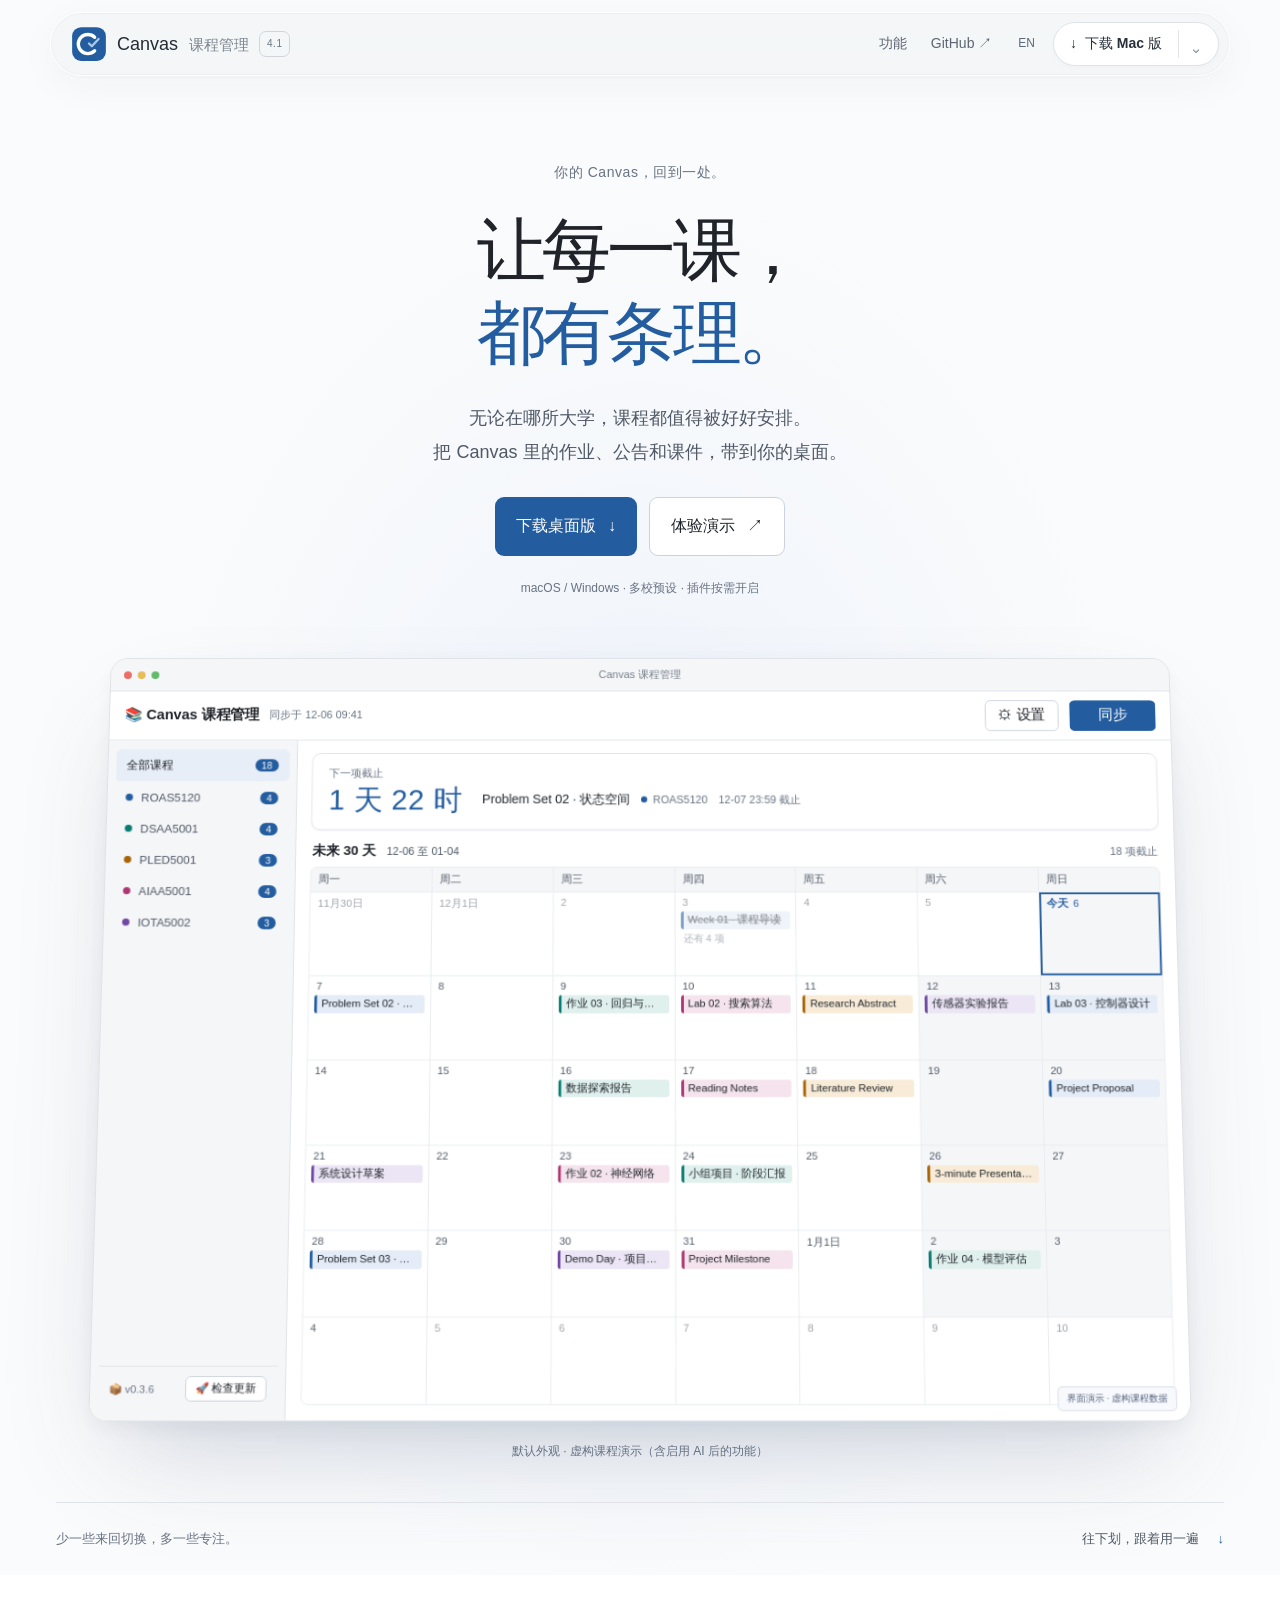
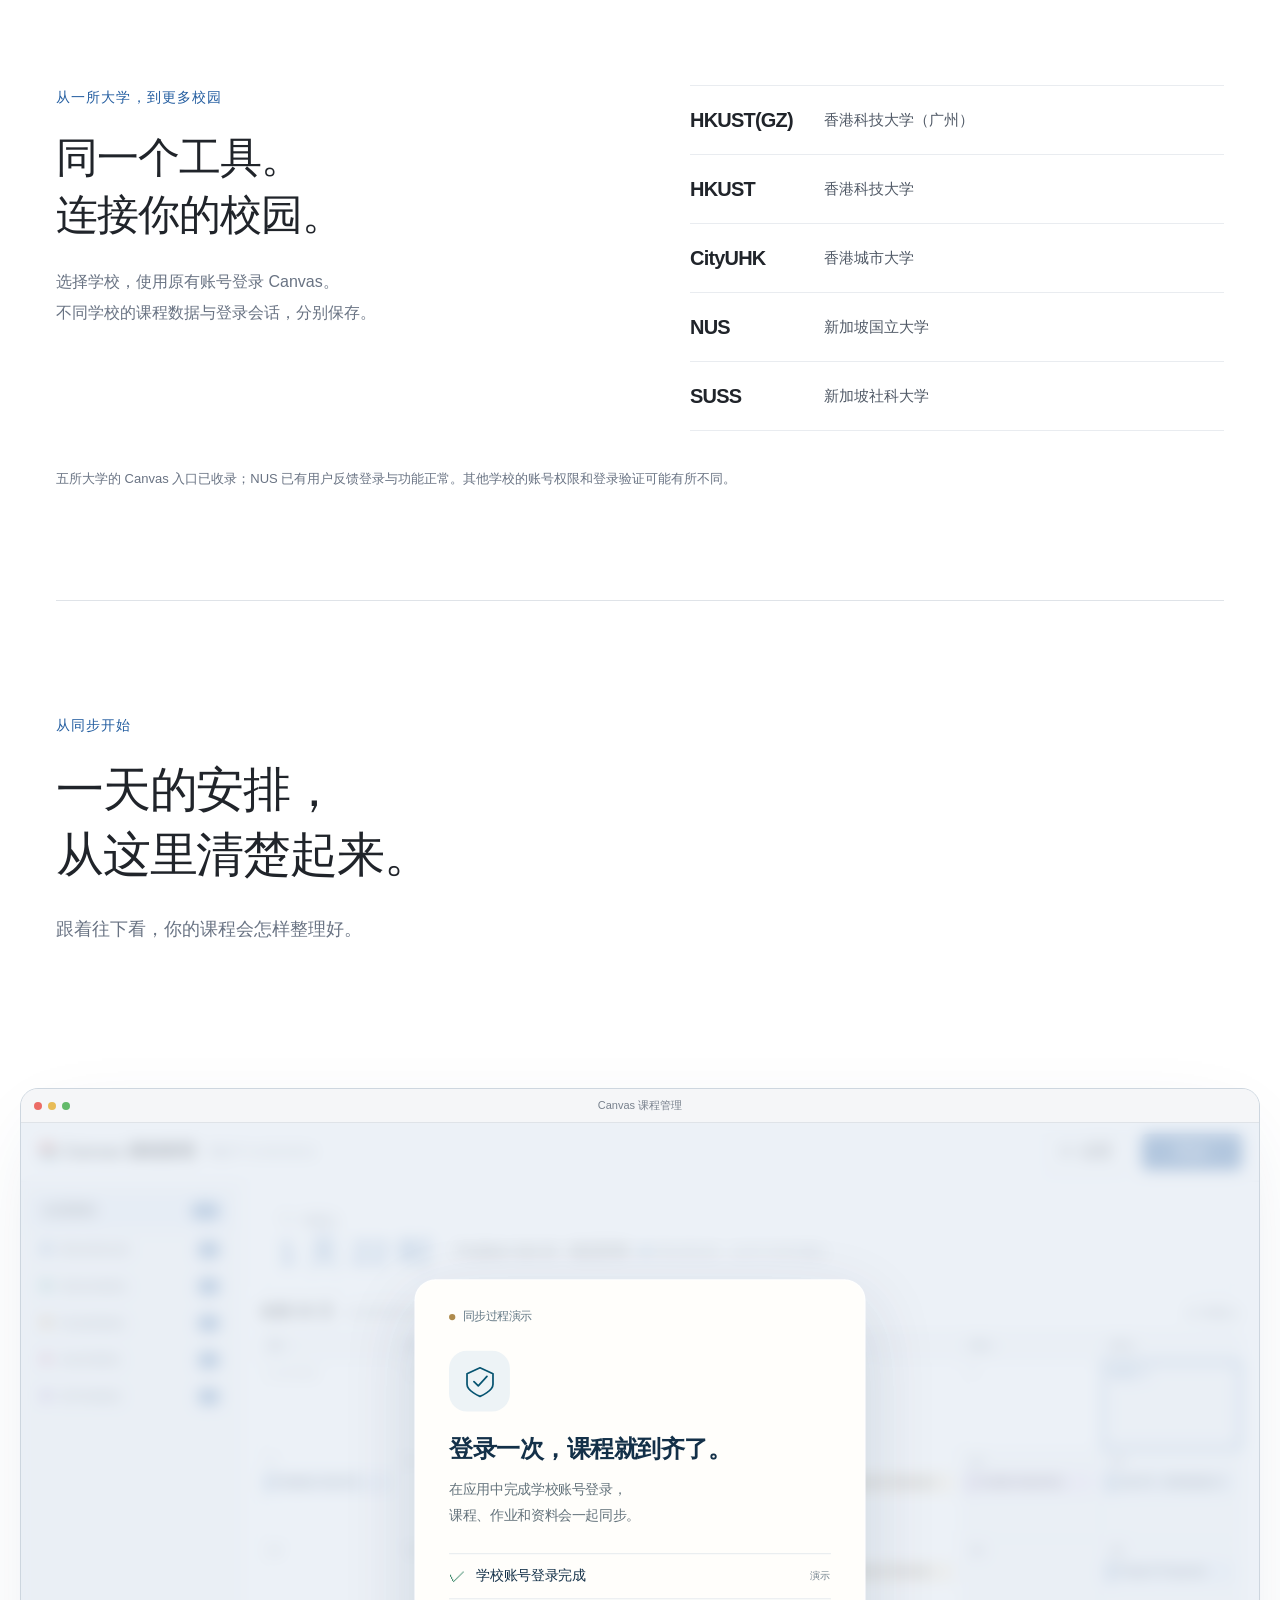
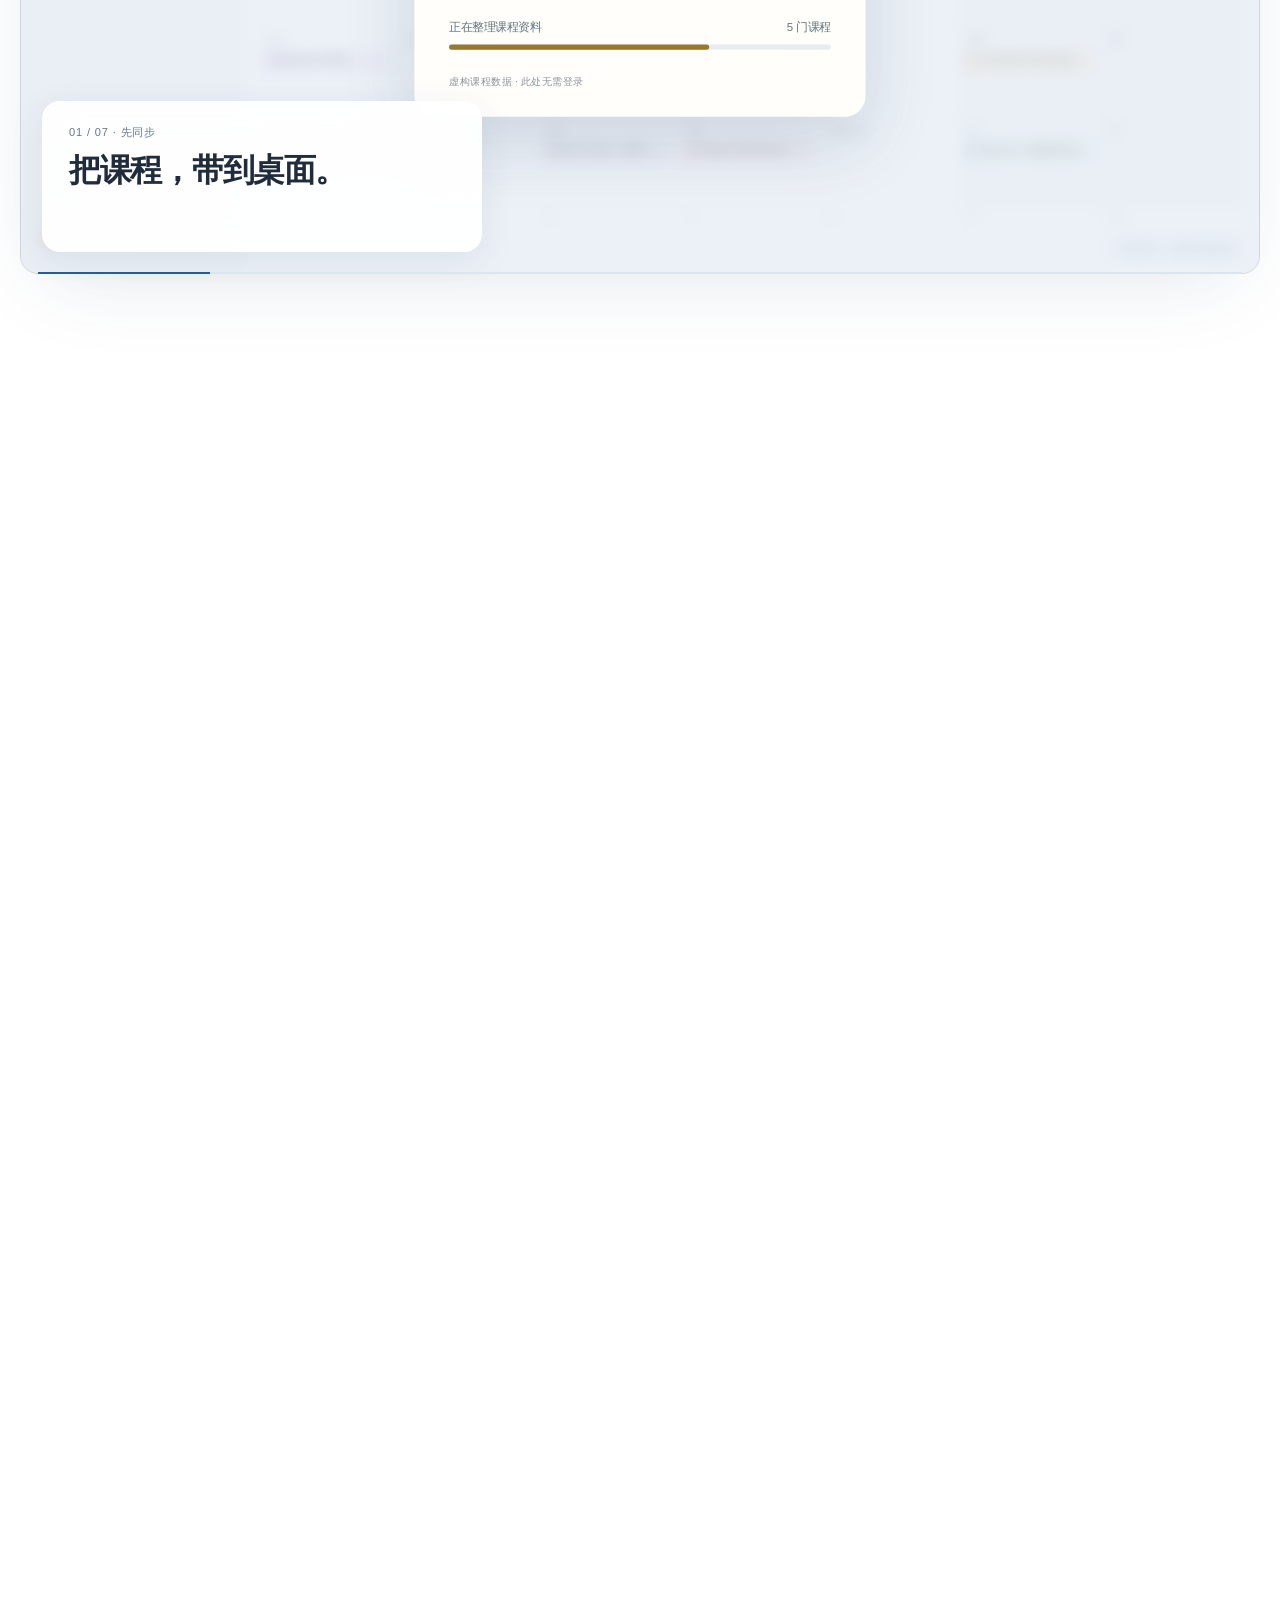
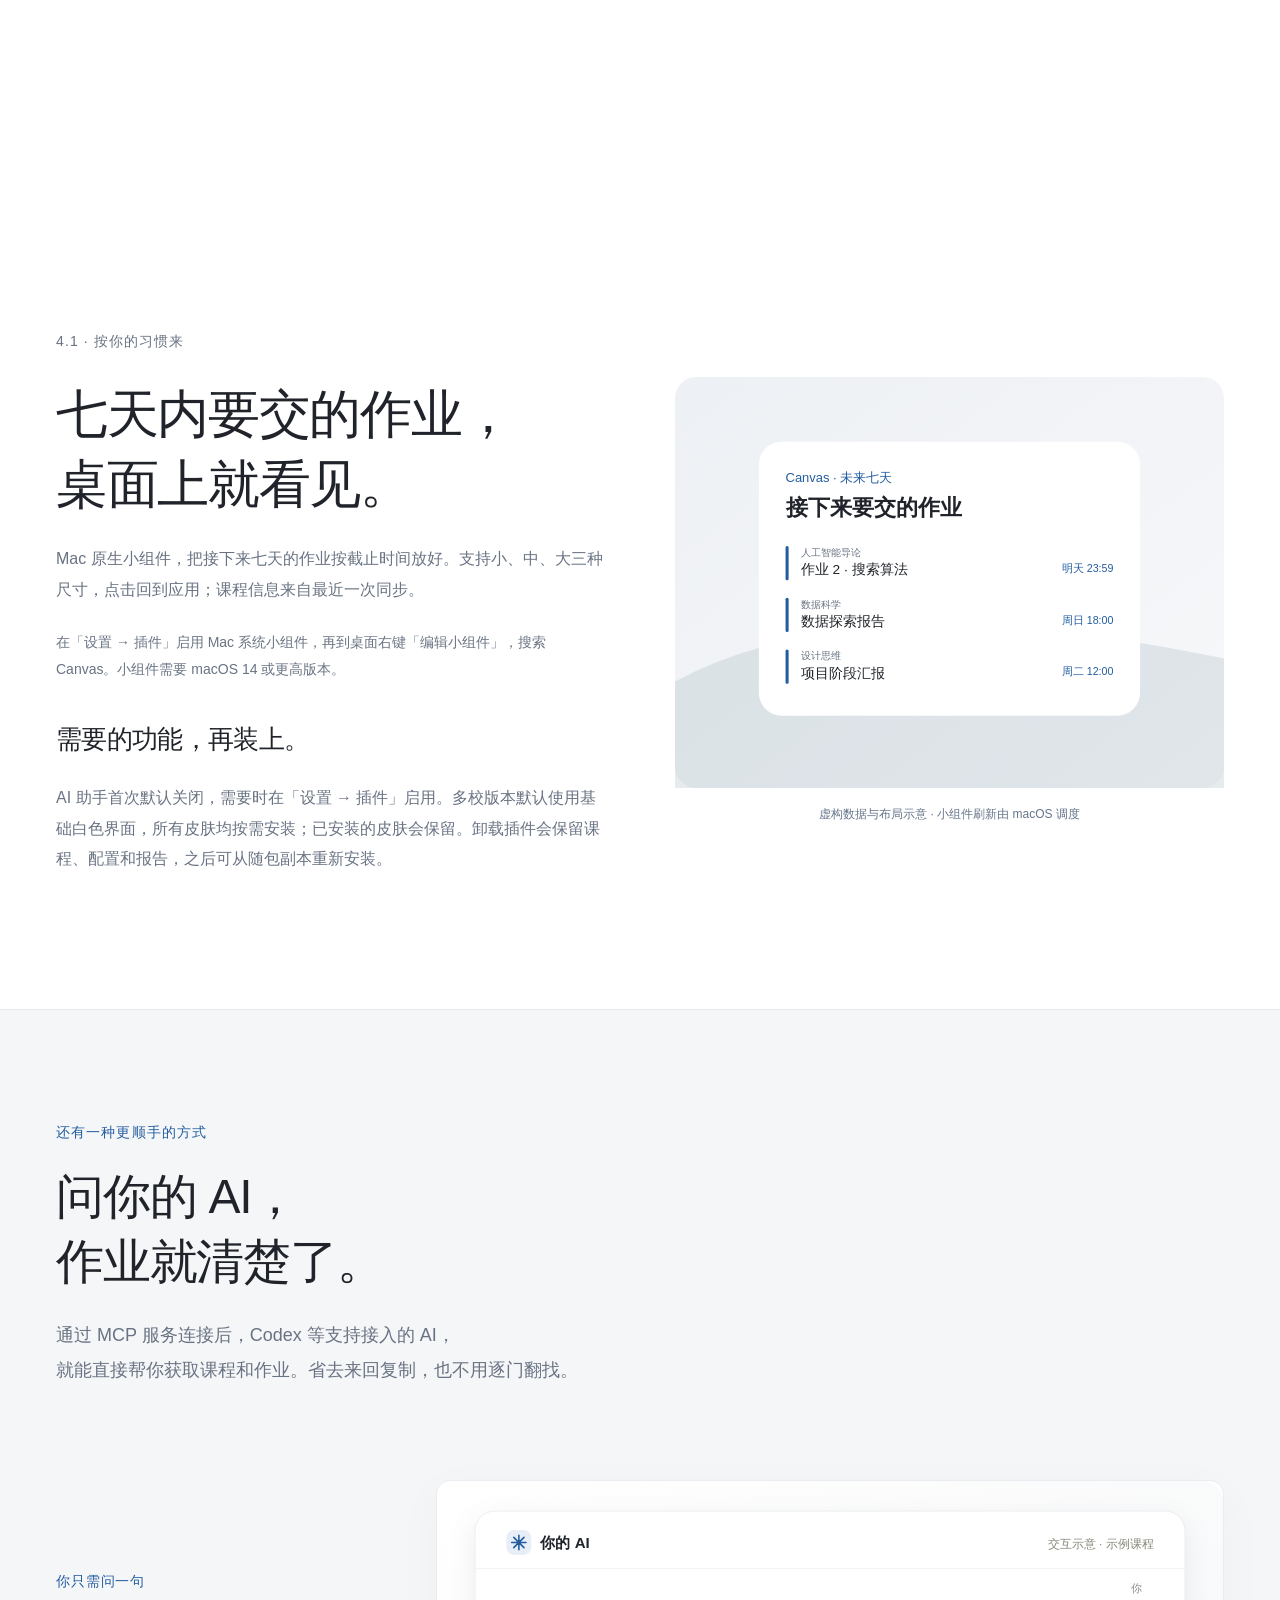
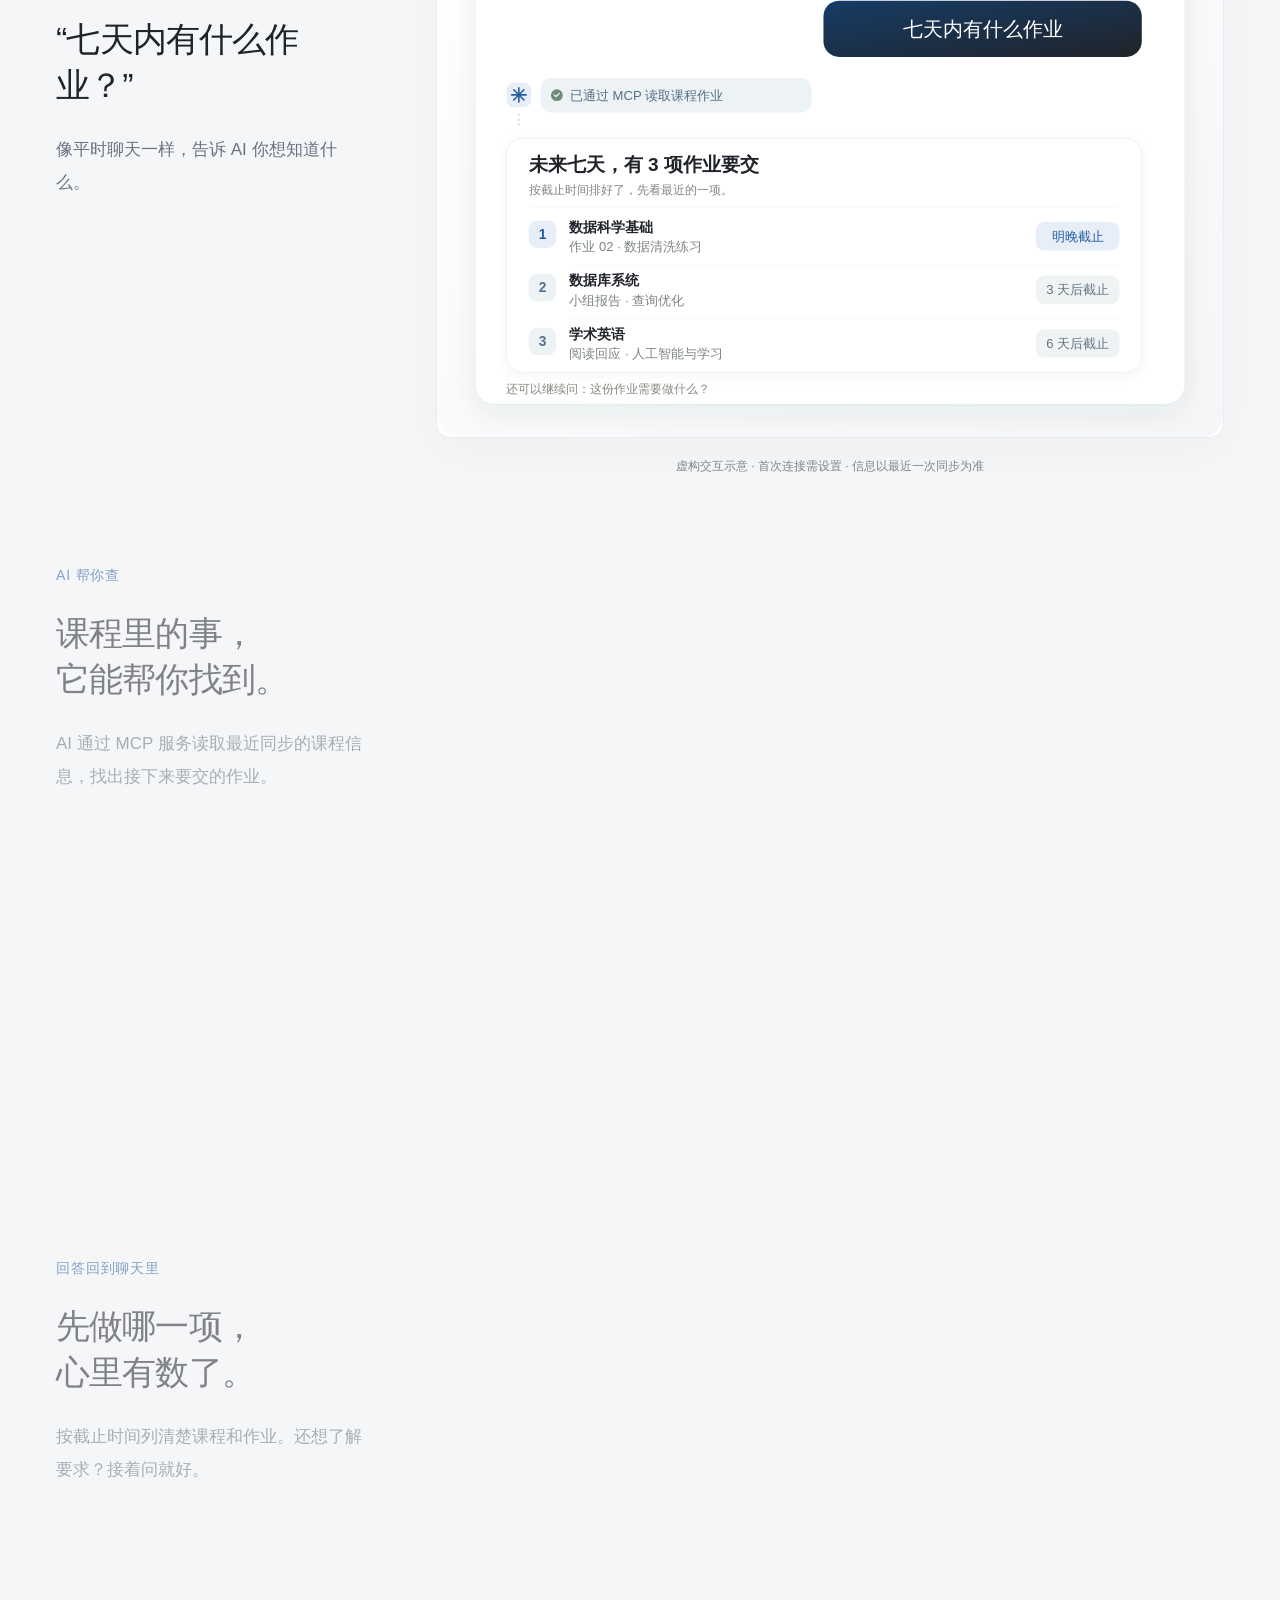
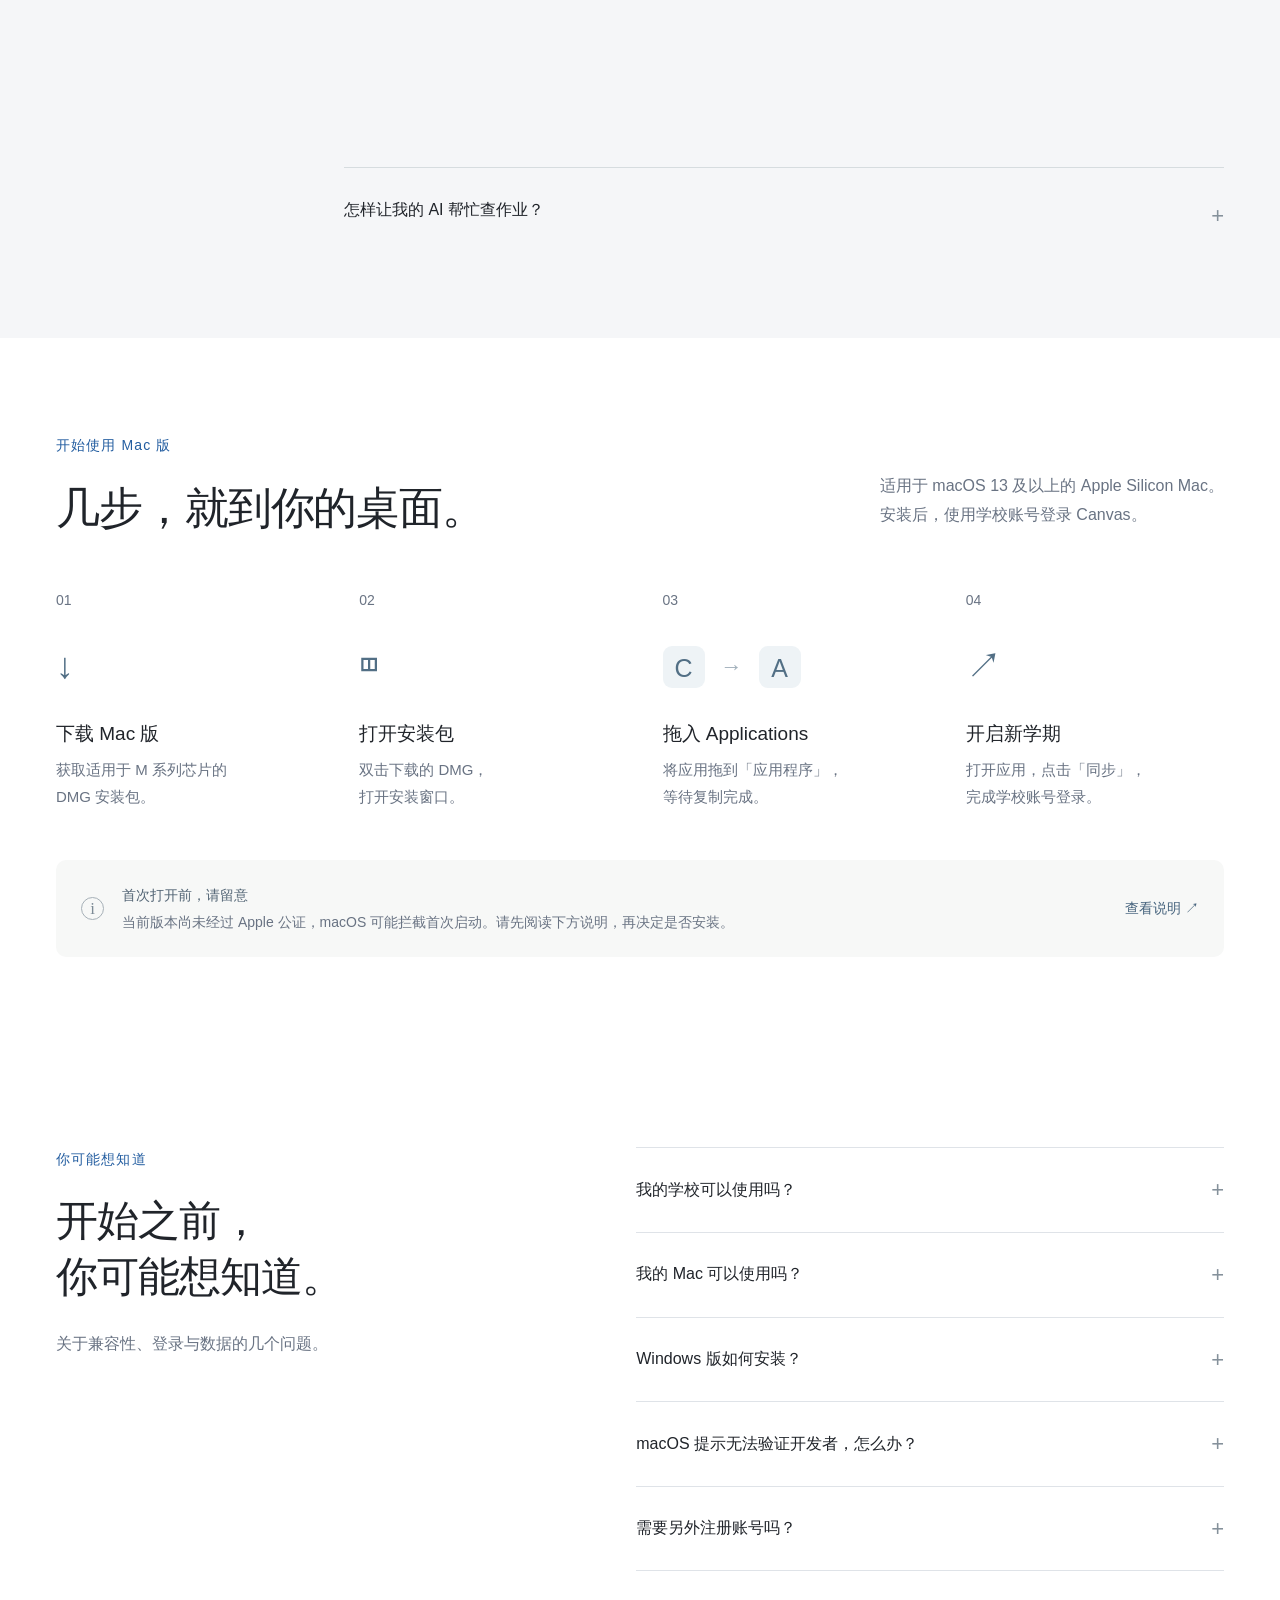
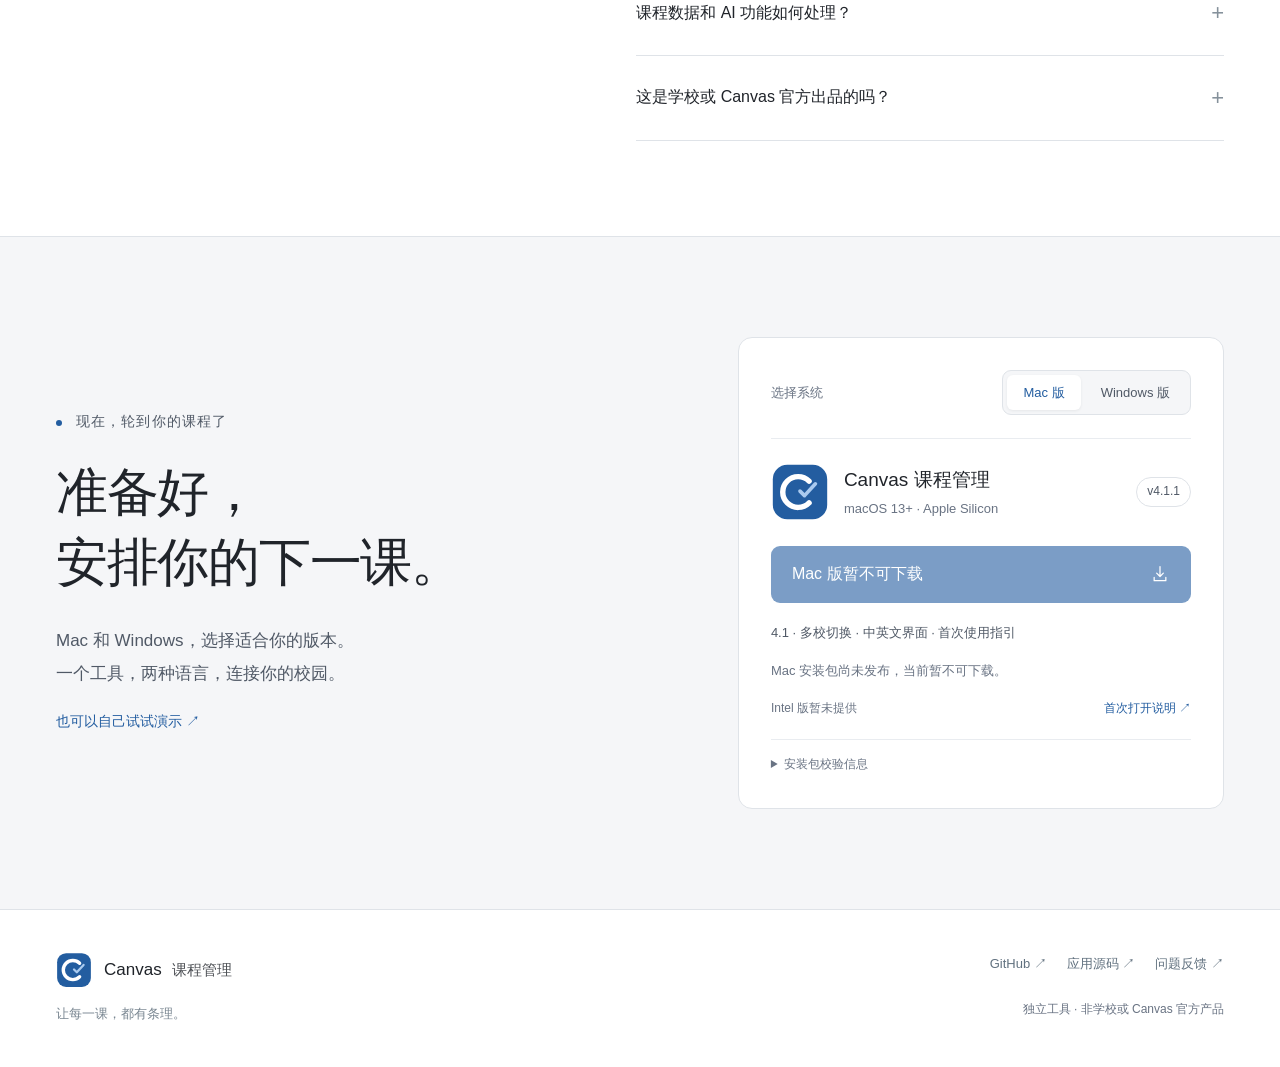
==== commit 95eac69f: "Refresh bilingual page assets for the full-window tour" ====
--- a/site/index.html
+++ b/site/index.html
@@ -7,9 +7,9 @@
   <meta name="theme-color" content="#ffffff">
   <title>Canvas 课程管理 · 让每一课，都有条理</title>
   <link rel="icon" href="assets/favicon.svg" type="image/svg+xml">
-  <link rel="stylesheet" href="styles.css?v=bilingual-4.1.0">
+  <link rel="stylesheet" href="styles.css?v=fullscreen-story-1">
   <script src="locales.js?v=4.1.0" defer></script>
-  <script src="site.js?v=bilingual-4.1.0" defer></script>
+  <script src="site.js?v=fullscreen-story-1" defer></script>
 </head>
 <body>
   <a class="skip-link" href="#main">跳到主要内容</a>
--- a/site/styles.css
+++ b/site/styles.css
@@ -120,3 +120,25 @@
  .story-viewport iframe{transition:none;filter:none}
  .motion .school-list li{opacity:1;transform:none;transition:none}
 }
+
+/* A viewport-sized product tour; its captions stay still while scenes change. */
+.story-enhanced .story-layout{display:block;width:100%;max-width:none;height:calc((var(--story-scenes,7) + 1)*100svh);margin:0}
+.story-enhanced .story-chapters{position:absolute;inset:0;pointer-events:none}
+.story-enhanced .story-chapter{height:100svh;min-height:0;padding:0;display:block;scroll-margin-top:0}
+.story-enhanced .story-chapter .chapter-copy{position:absolute;width:1px;height:1px;padding:0;overflow:hidden;clip-path:inset(50%);white-space:nowrap}
+.story-enhanced .story-stage{position:sticky;top:0;width:100%;max-width:none;height:100svh;box-sizing:border-box;margin:0;padding:94px 20px 20px;display:flex;flex-direction:column}
+.story-enhanced .story-window{width:100%;height:100%;display:flex;flex-direction:column;border-radius:18px;transform:none!important;box-shadow:0 24px 80px -30px #2b46682b}
+.story-enhanced .story-window .window-chrome{flex:0 0 34px}
+.story-enhanced .story-viewport{flex:1;min-height:0;aspect-ratio:auto}
+.story-enhanced .story-caption{position:absolute;left:42px;bottom:42px;width:min(440px,calc(100% - 84px));box-sizing:border-box;display:block;margin:0;padding:22px 26px;border:1px solid #ffffffbd;border-radius:18px;background:#fffffff0;backdrop-filter:blur(18px);box-shadow:0 8px 36px #20395815;pointer-events:none}
+.story-enhanced .story-caption-label{display:block;font-size:11px;line-height:1.5;letter-spacing:.08em;color:#687789;margin-bottom:10px}
+.story-enhanced #story-caption{display:block;font-size:clamp(24px,2.5vw,36px);line-height:1.22;font-weight:650;letter-spacing:-.04em;color:#202c3b;min-height:2.44em;text-wrap:balance}
+.story-enhanced .story-caption>span:last-child{display:none}
+.story-enhanced .story-progress{position:absolute;bottom:20px;left:38px;right:38px;height:2px;margin:0;background:#dce4ee;z-index:2}
+@media(max-width:800px){
+ .story-enhanced .story-stage{padding:80px 10px 10px}
+ .story-enhanced .story-window{border-radius:12px}
+ .story-enhanced .story-caption{left:24px;bottom:26px;width:min(370px,calc(100% - 48px));padding:18px 20px;border-radius:14px}
+ .story-enhanced #story-caption{font-size:26px}
+ .story-enhanced .story-progress{left:24px;right:24px;bottom:10px}
+}
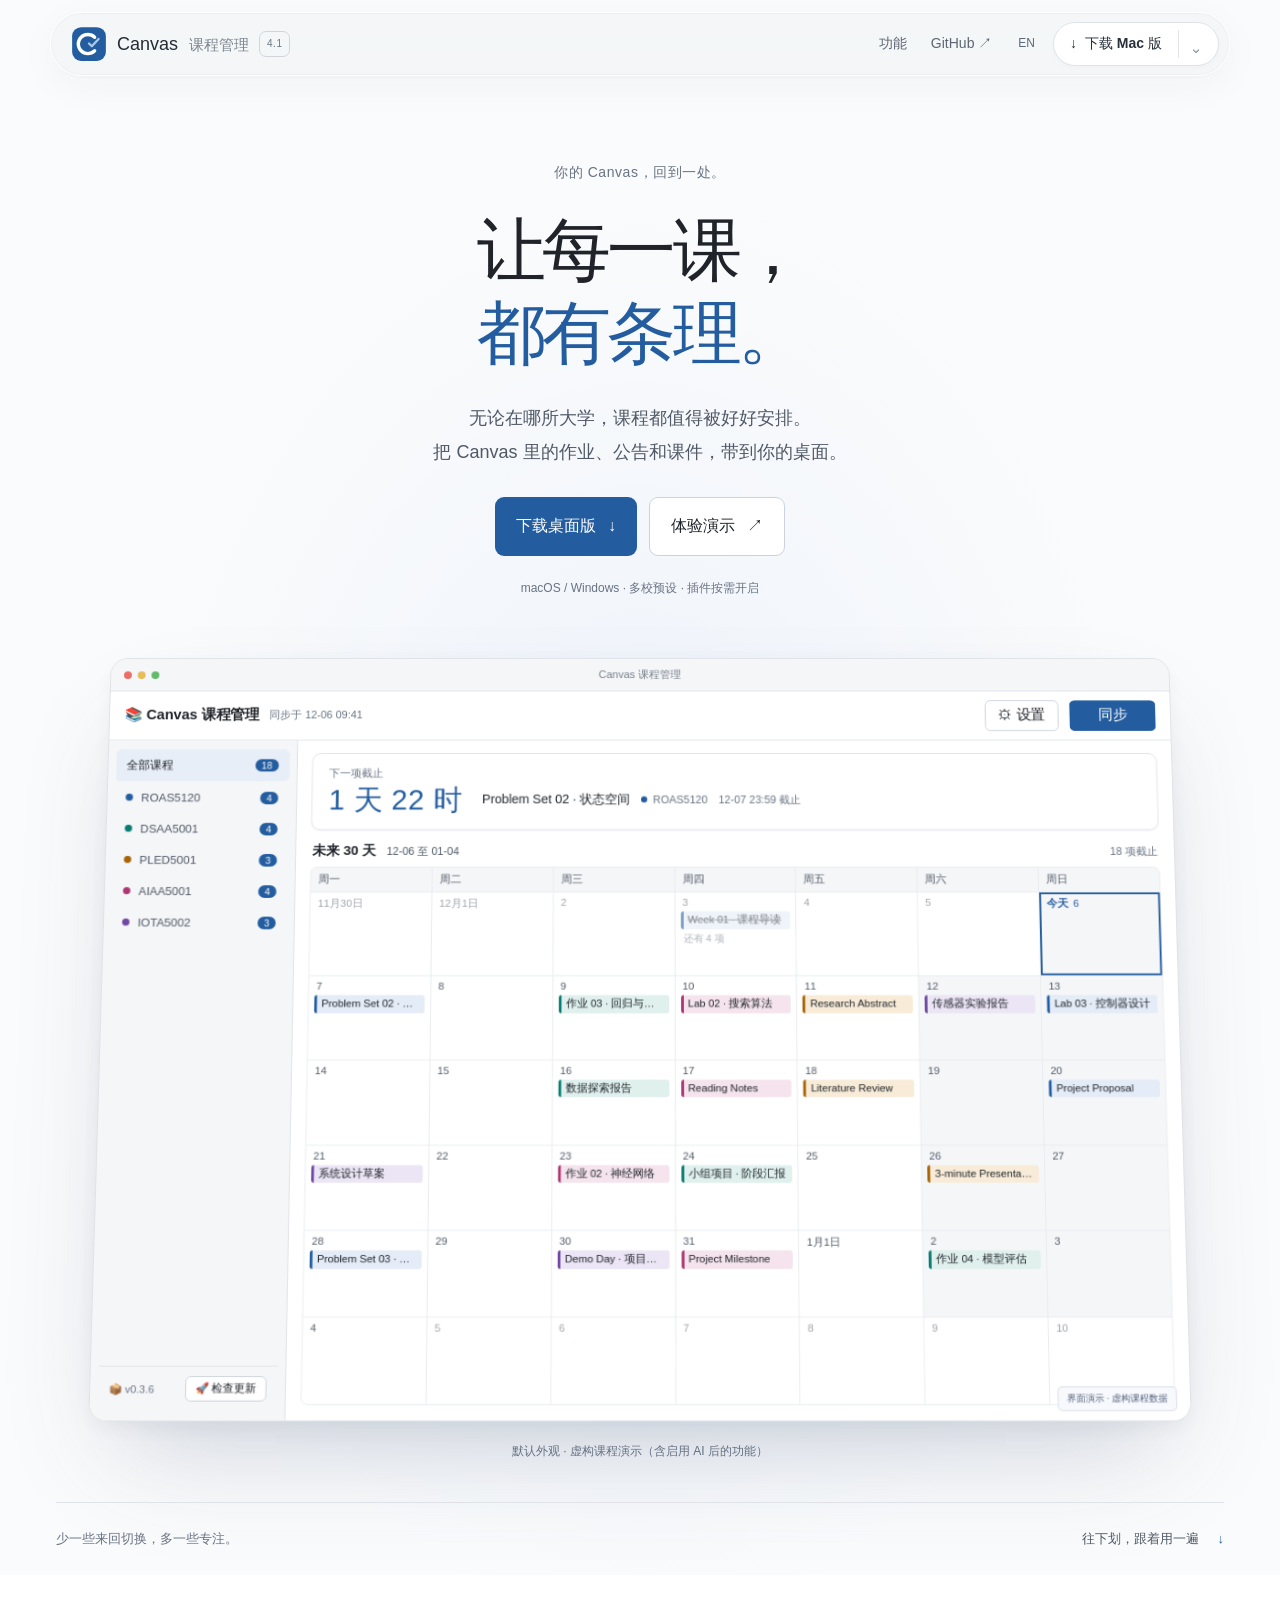
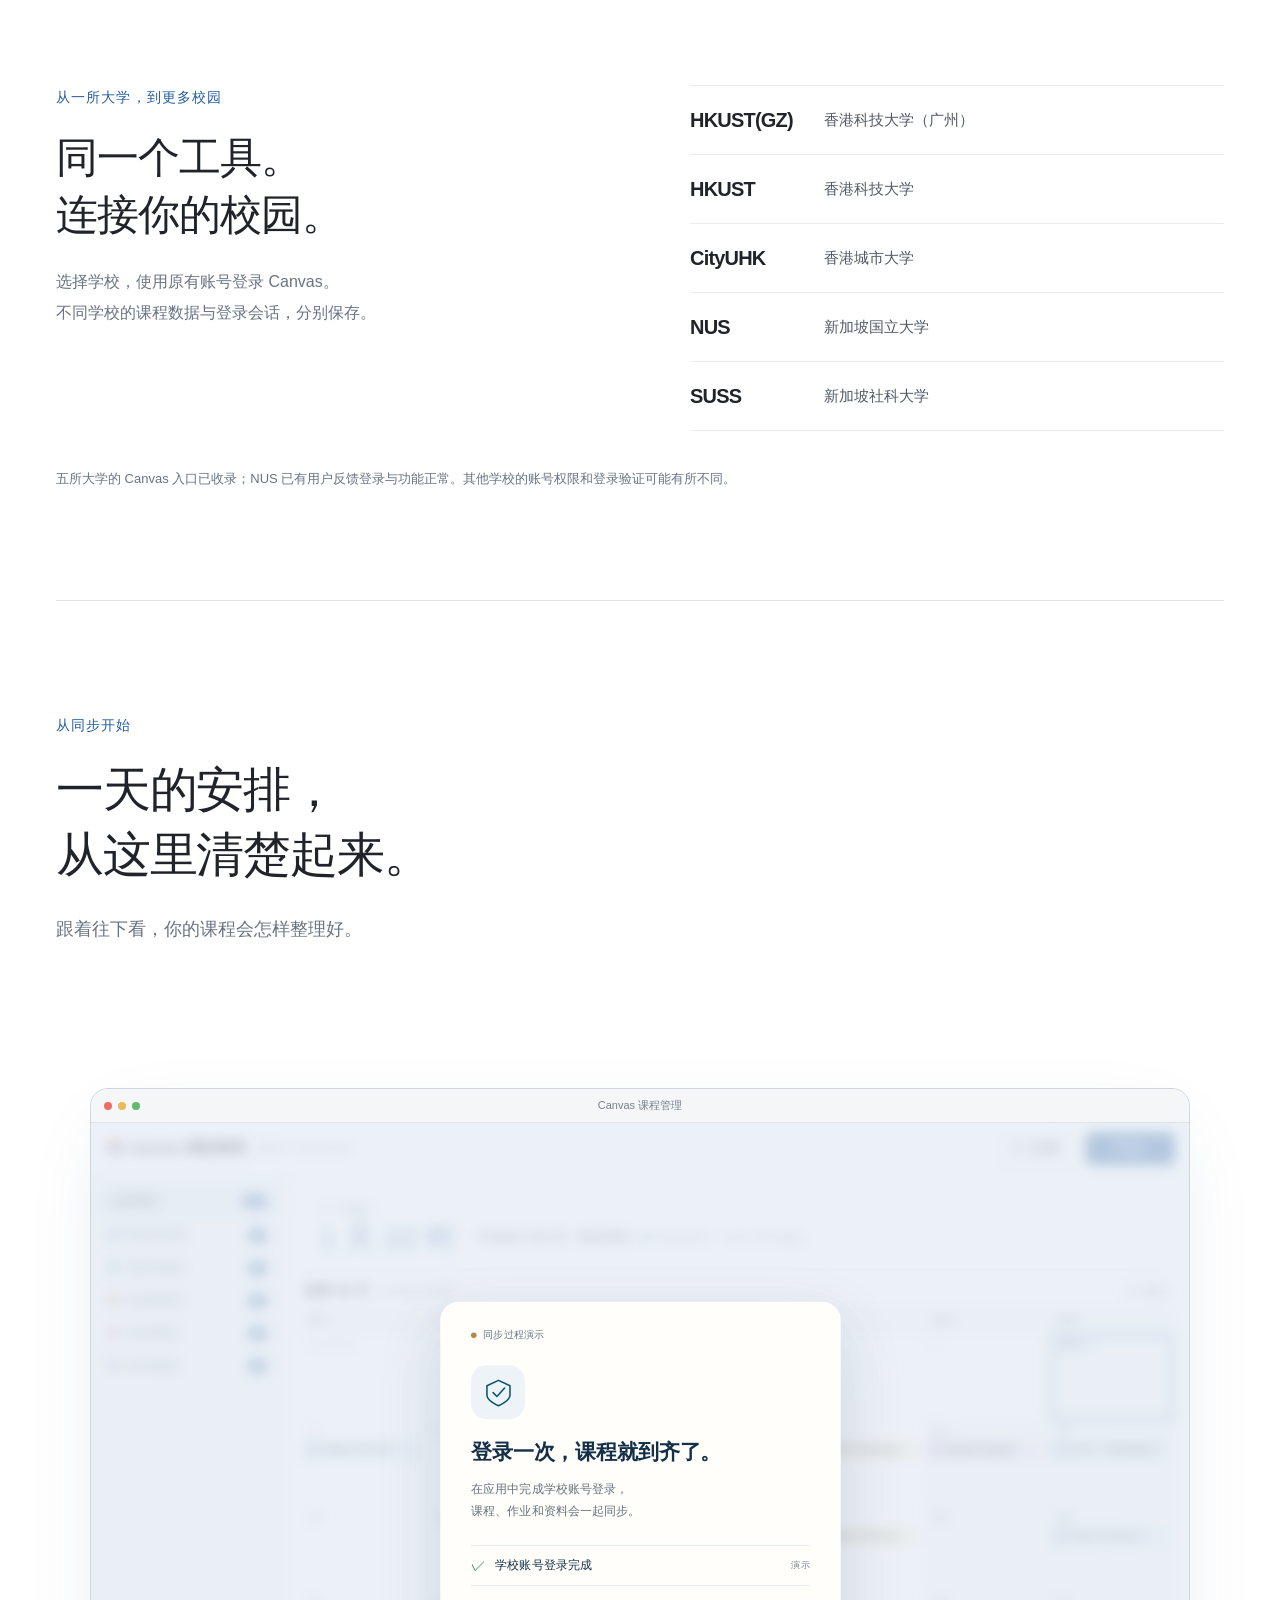
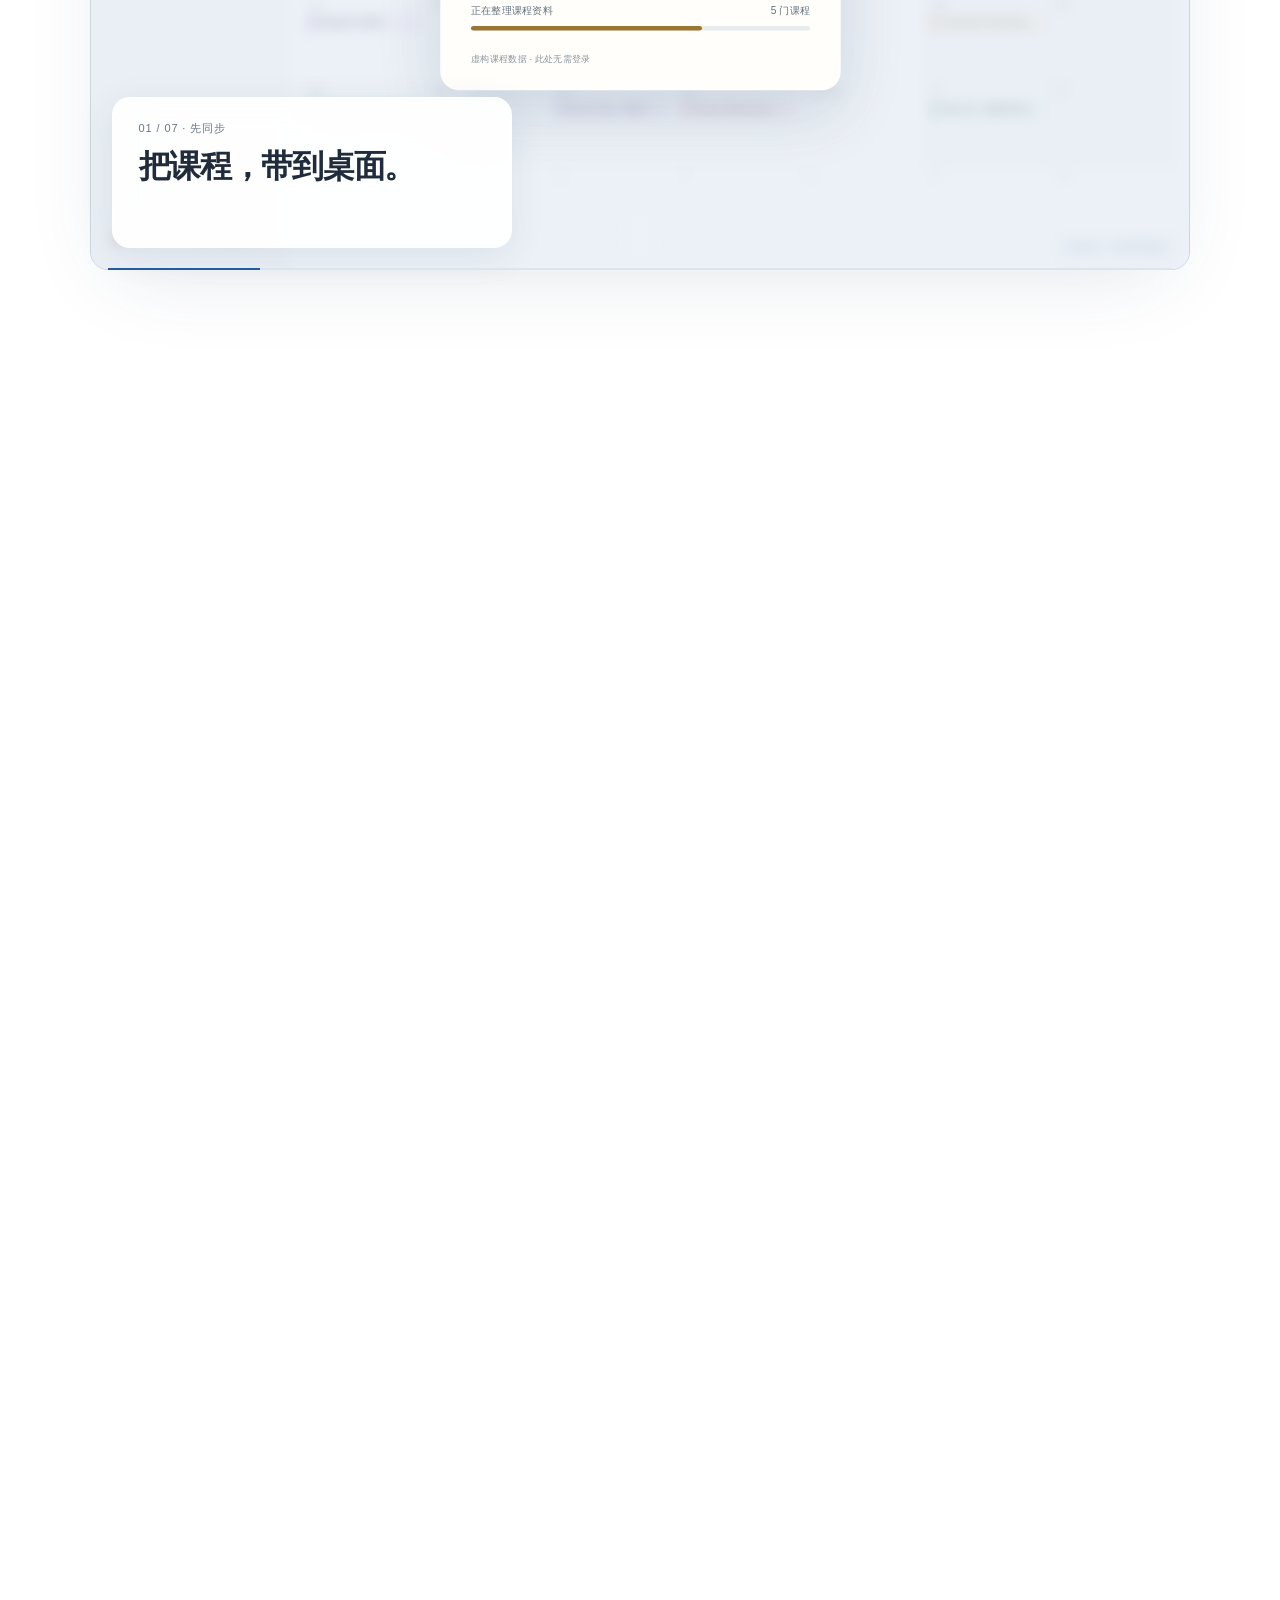
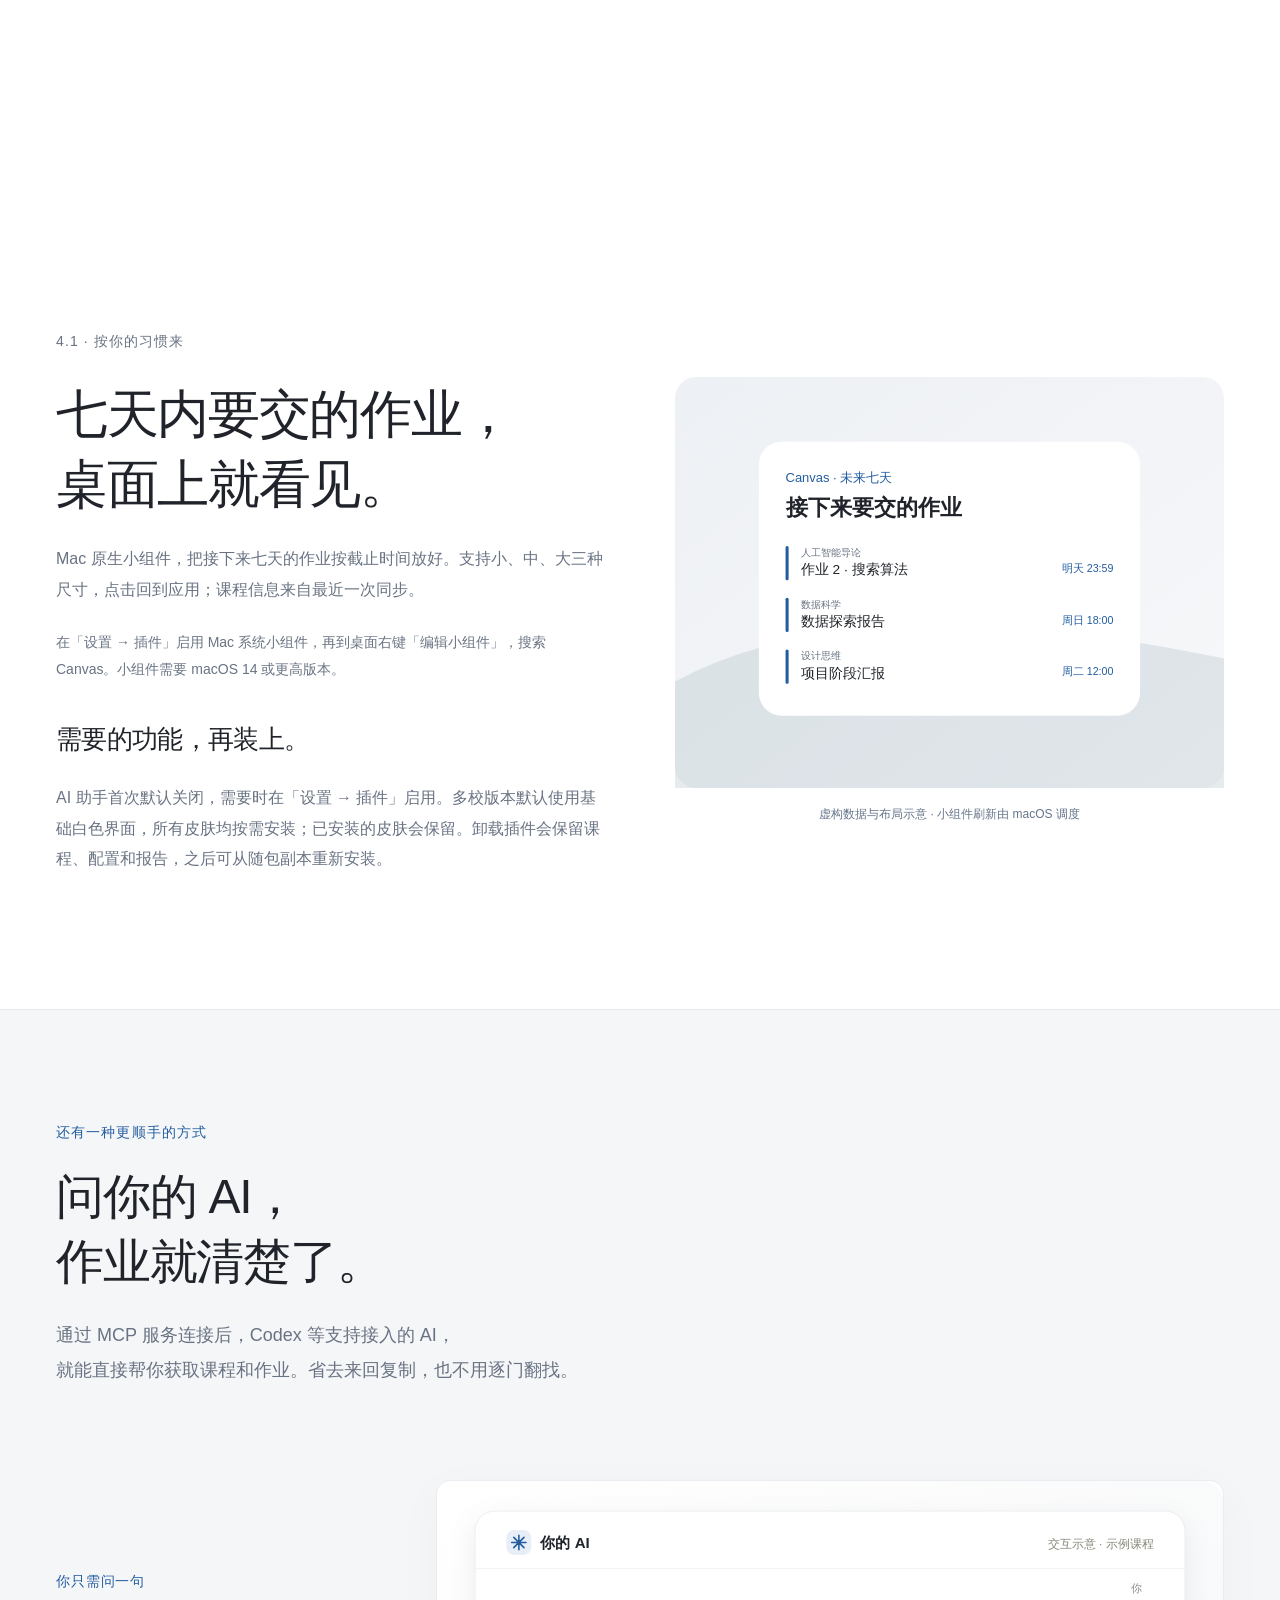
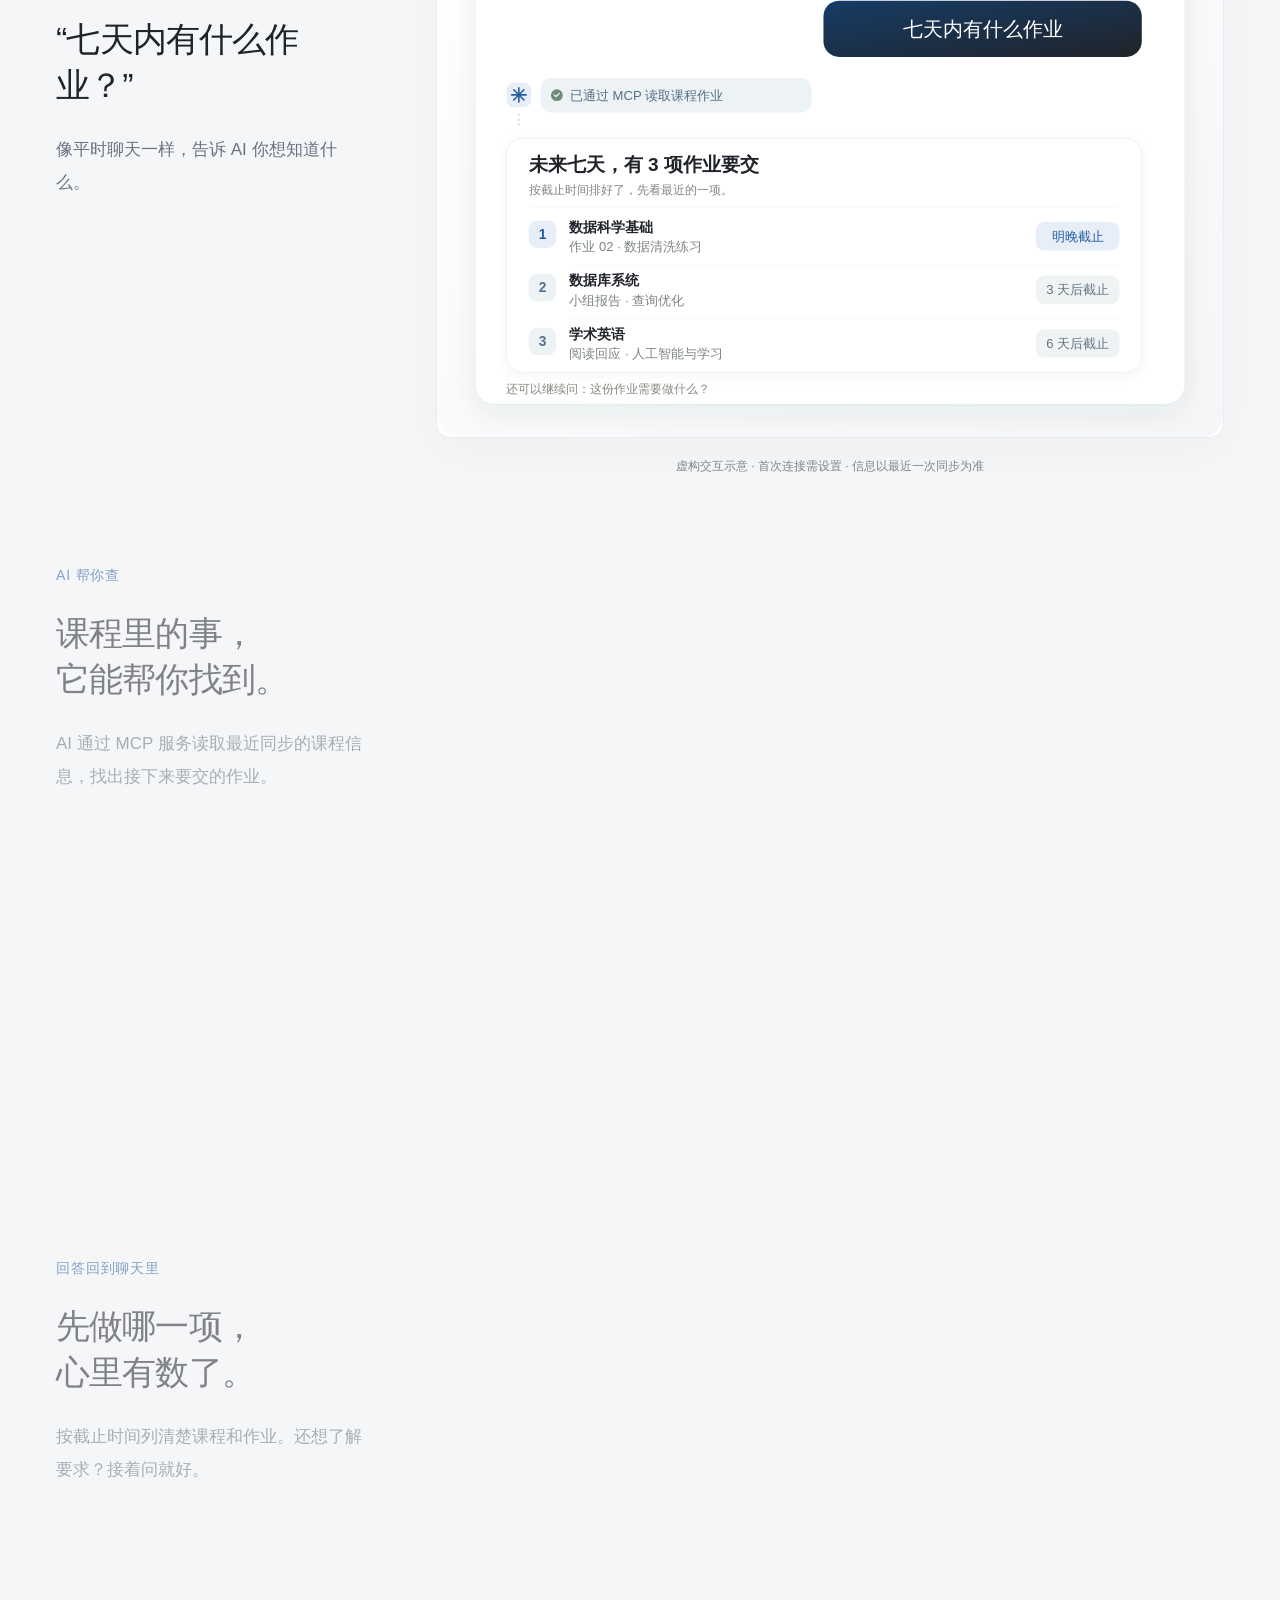
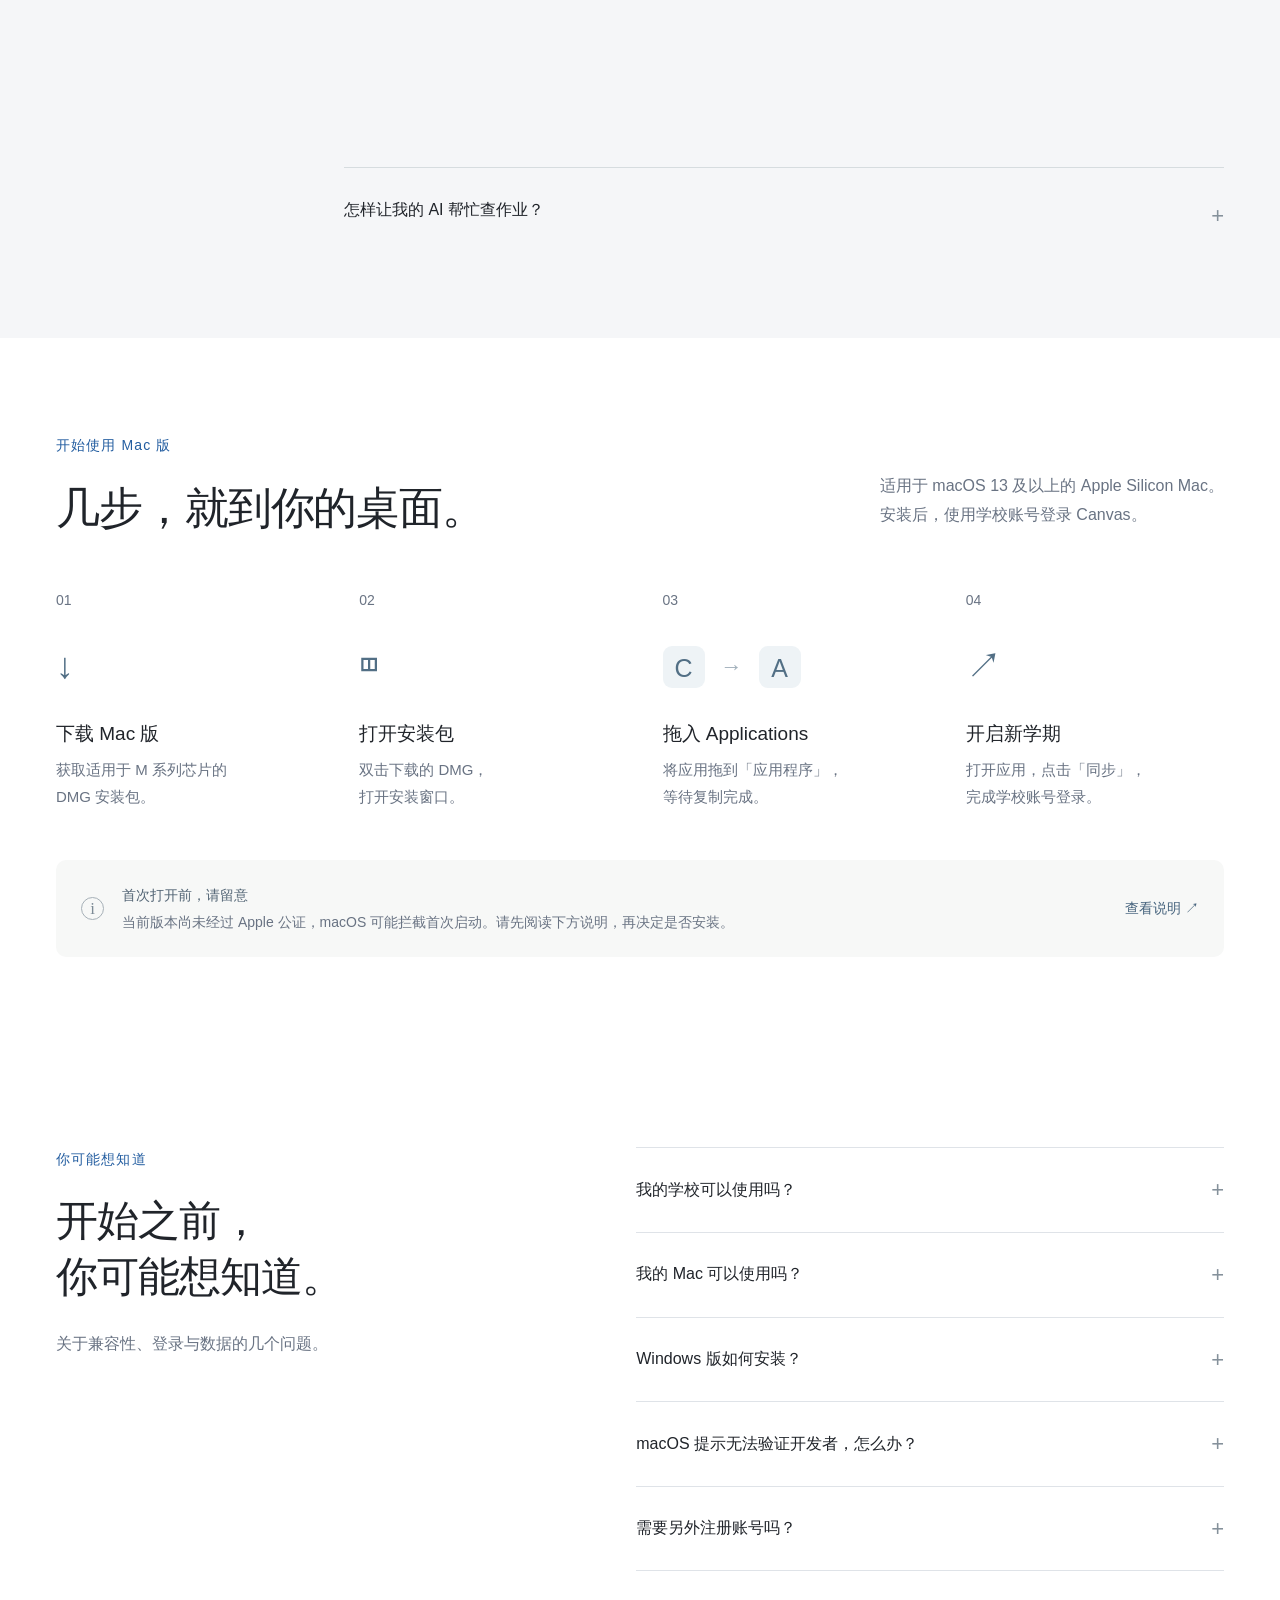
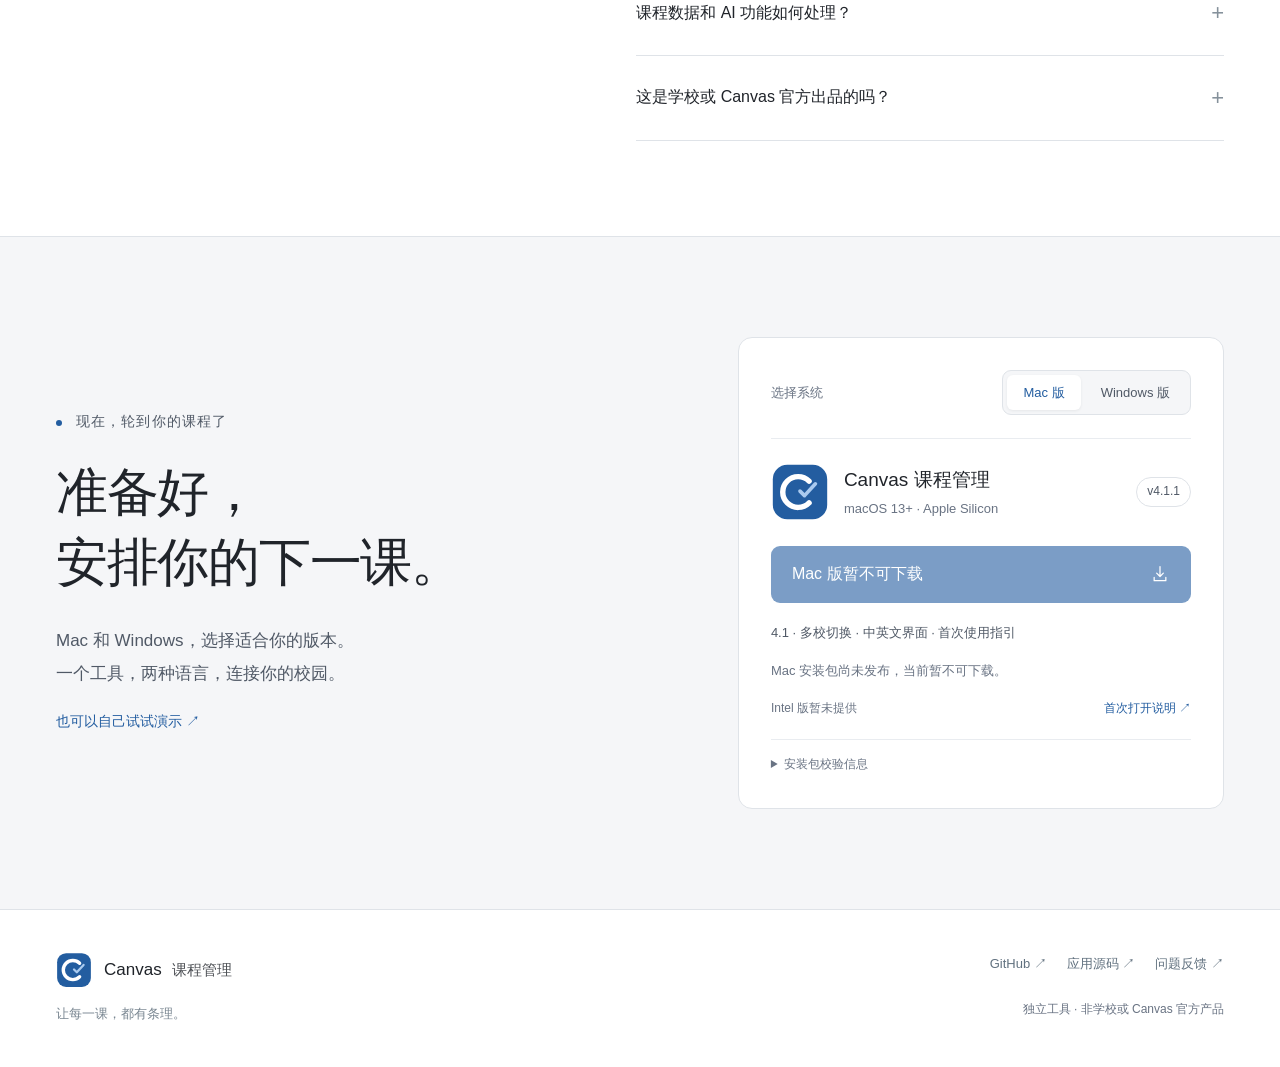
==== commit c8e78953: "Add animated downward scroll cue and more space around the product tour" ====
--- a/site/index.html
+++ b/site/index.html
@@ -7,7 +7,7 @@
   <meta name="theme-color" content="#ffffff">
   <title>Canvas 课程管理 · 让每一课，都有条理</title>
   <link rel="icon" href="assets/favicon.svg" type="image/svg+xml">
-  <link rel="stylesheet" href="styles.css?v=fullscreen-story-1">
+  <link rel="stylesheet" href="styles.css?v=scroll-cue-1">
   <script src="locales.js?v=4.1.0" defer></script>
   <script src="site.js?v=fullscreen-story-1" defer></script>
 </head>
@@ -78,6 +78,7 @@
           <div class="story-window"><div class="window-chrome"><div class="traffic-lights" aria-hidden="true"><i></i><i></i><i></i></div><span>Canvas 课程管理</span></div><div class="story-viewport"><iframe id="story-demo" src="demo/index.html?story=1" title="随页面滚动展示的应用流程（虚构演示）" tabindex="-1" inert loading="eager"></iframe></div></div>
           <div class="story-caption"><span id="story-caption">把课程，带到桌面。</span><span>界面演示</span></div>
           <div class="story-progress" aria-hidden="true"><span></span></div>
+          <div class="story-scroll-cue" role="img" aria-label="继续向下滚动"><svg viewBox="0 0 28 32" fill="none" aria-hidden="true"><path d="m6 8 8 8 8-8"/><path d="m6 16 8 8 8-8"/></svg></div>
         </div>
       </div>
     </section>
--- a/site/styles.css
+++ b/site/styles.css
@@ -126,19 +126,30 @@
 .story-enhanced .story-chapters{position:absolute;inset:0;pointer-events:none}
 .story-enhanced .story-chapter{height:100svh;min-height:0;padding:0;display:block;scroll-margin-top:0}
 .story-enhanced .story-chapter .chapter-copy{position:absolute;width:1px;height:1px;padding:0;overflow:hidden;clip-path:inset(50%);white-space:nowrap}
-.story-enhanced .story-stage{position:sticky;top:0;width:100%;max-width:none;height:100svh;box-sizing:border-box;margin:0;padding:94px 20px 20px;display:flex;flex-direction:column}
+.story-enhanced .story-stage{--story-gutter:clamp(28px,7vw,120px);position:sticky;top:0;width:100%;max-width:none;height:100svh;box-sizing:border-box;margin:0;padding:94px var(--story-gutter) 24px;display:flex;flex-direction:column}
 .story-enhanced .story-window{width:100%;height:100%;display:flex;flex-direction:column;border-radius:18px;transform:none!important;box-shadow:0 24px 80px -30px #2b46682b}
 .story-enhanced .story-window .window-chrome{flex:0 0 34px}
 .story-enhanced .story-viewport{flex:1;min-height:0;aspect-ratio:auto}
-.story-enhanced .story-caption{position:absolute;left:42px;bottom:42px;width:min(440px,calc(100% - 84px));box-sizing:border-box;display:block;margin:0;padding:22px 26px;border:1px solid #ffffffbd;border-radius:18px;background:#fffffff0;backdrop-filter:blur(18px);box-shadow:0 8px 36px #20395815;pointer-events:none}
+.story-enhanced .story-caption{position:absolute;left:calc(var(--story-gutter) + 22px);bottom:46px;width:min(400px,calc(100% - 2*var(--story-gutter) - 44px));box-sizing:border-box;display:block;margin:0;padding:22px 26px;border:1px solid #ffffffbd;border-radius:18px;background:#fffffff0;backdrop-filter:blur(18px);box-shadow:0 8px 36px #20395815;pointer-events:none}
 .story-enhanced .story-caption-label{display:block;font-size:11px;line-height:1.5;letter-spacing:.08em;color:#687789;margin-bottom:10px}
 .story-enhanced #story-caption{display:block;font-size:clamp(24px,2.5vw,36px);line-height:1.22;font-weight:650;letter-spacing:-.04em;color:#202c3b;min-height:2.44em;text-wrap:balance}
 .story-enhanced .story-caption>span:last-child{display:none}
-.story-enhanced .story-progress{position:absolute;bottom:20px;left:38px;right:38px;height:2px;margin:0;background:#dce4ee;z-index:2}
+.story-enhanced .story-progress{position:absolute;bottom:24px;left:calc(var(--story-gutter) + 18px);right:calc(var(--story-gutter) + 18px);height:2px;margin:0;background:#dce4ee;z-index:2}
 @media(max-width:800px){
- .story-enhanced .story-stage{padding:80px 10px 10px}
+ .story-enhanced .story-stage{--story-gutter:18px;padding:80px var(--story-gutter) 10px}
  .story-enhanced .story-window{border-radius:12px}
- .story-enhanced .story-caption{left:24px;bottom:26px;width:min(370px,calc(100% - 48px));padding:18px 20px;border-radius:14px}
+ .story-enhanced .story-caption{left:32px;bottom:26px;width:min(370px,calc(100% - 64px));padding:18px 20px;border-radius:14px}
  .story-enhanced #story-caption{font-size:26px}
- .story-enhanced .story-progress{left:24px;right:24px;bottom:10px}
+ .story-enhanced .story-progress{left:32px;right:32px;bottom:10px}
 }
+
+/* A quiet, persistent cue to continue the scroll-driven tour. */
+.story-scroll-cue{display:none}
+.story-enhanced .story-scroll-cue{position:absolute;left:50%;bottom:32px;transform:translateX(-50%);z-index:3;display:grid;place-items:center;width:44px;height:50px;border:1px solid #d9e2edb3;border-radius:24px;background:#ffffffed;box-shadow:0 4px 20px #233d5712;backdrop-filter:blur(12px);pointer-events:none;color:#3f648c}
+.story-scroll-cue svg{width:28px;height:32px}
+.story-scroll-cue path{stroke:currentColor;stroke-width:2;stroke-linecap:round;stroke-linejoin:round;animation:scroll-cue-flow 1.8s ease-in-out infinite}
+.story-scroll-cue path+path{animation-delay:.18s}
+@keyframes scroll-cue-flow{0%,100%{transform:translateY(-2px);opacity:.4}50%{transform:translateY(3px);opacity:1}}
+@media(max-width:1100px){.story-enhanced .story-caption{bottom:98px}}
+@media(max-width:800px){.story-enhanced .story-scroll-cue{bottom:22px}.story-enhanced .story-caption{bottom:86px}}
+@media(prefers-reduced-motion:reduce){.story-scroll-cue path{animation:none;opacity:.8;transform:none}}
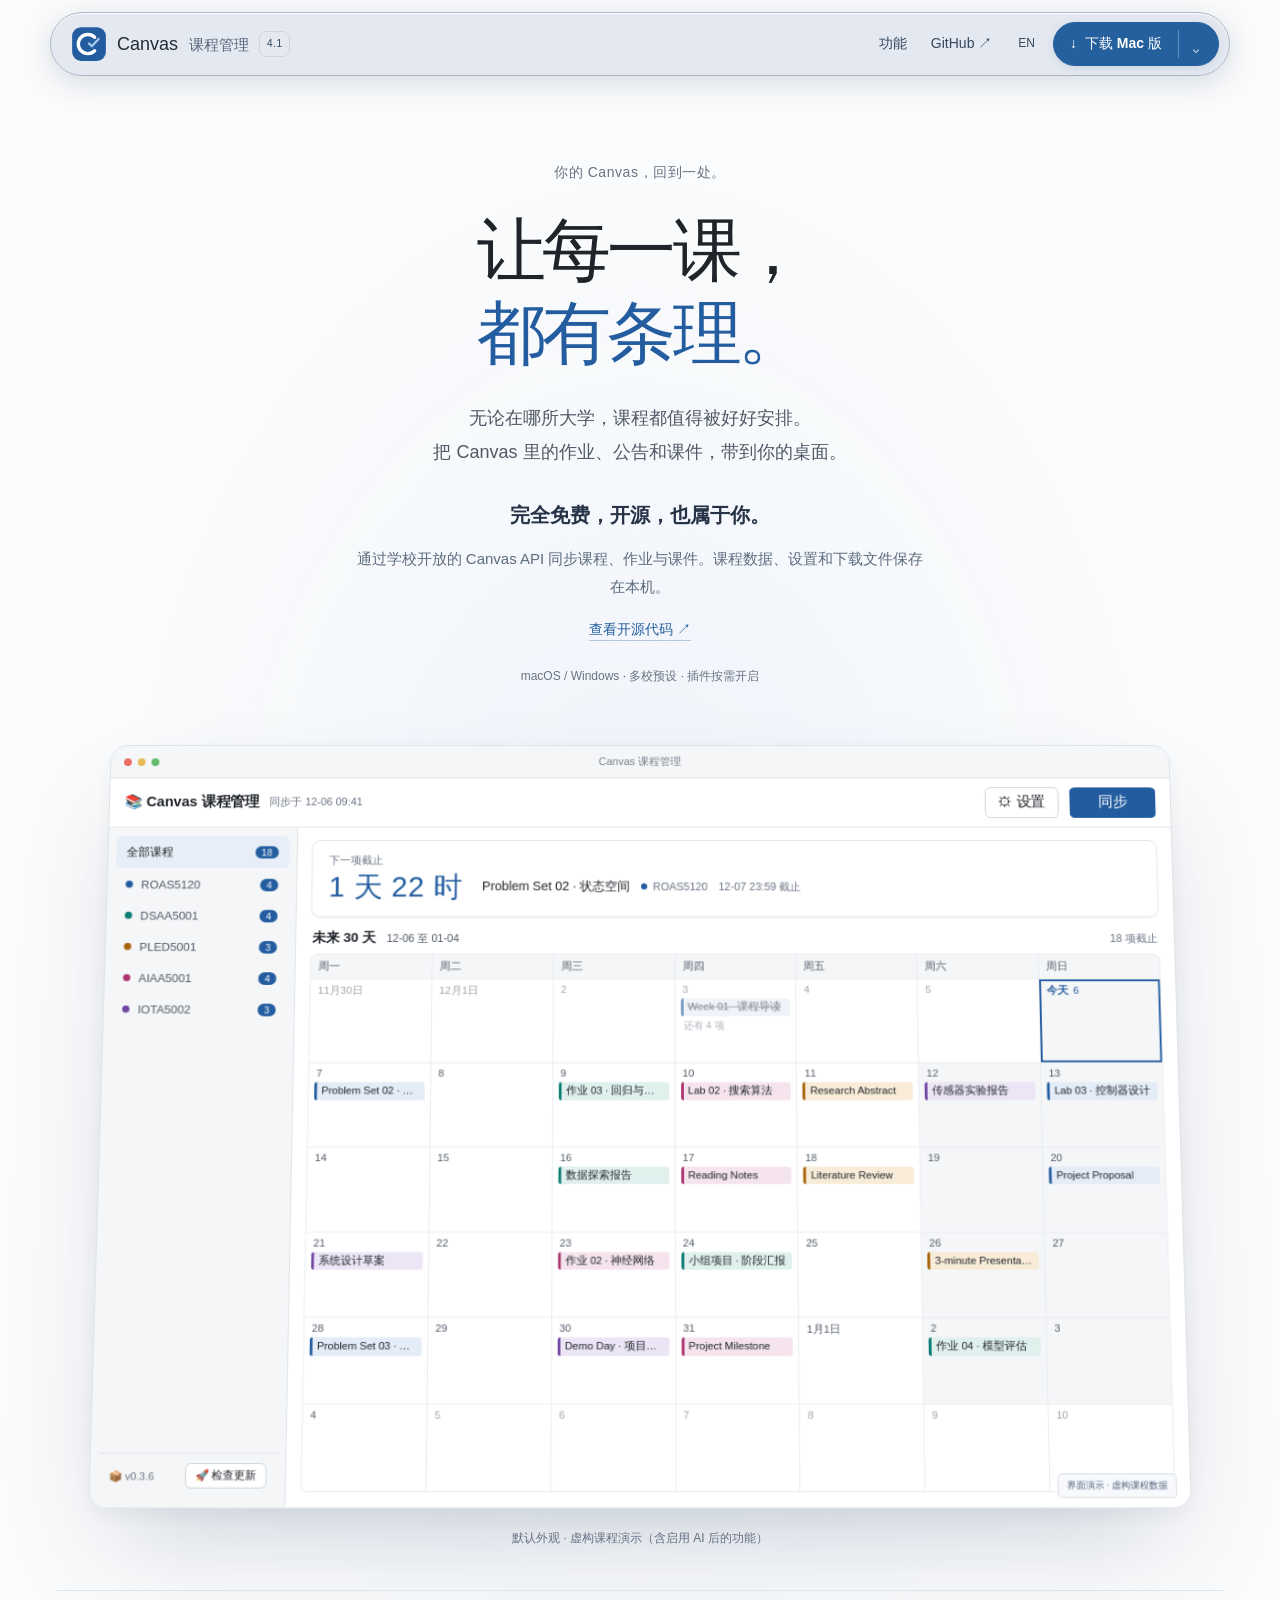
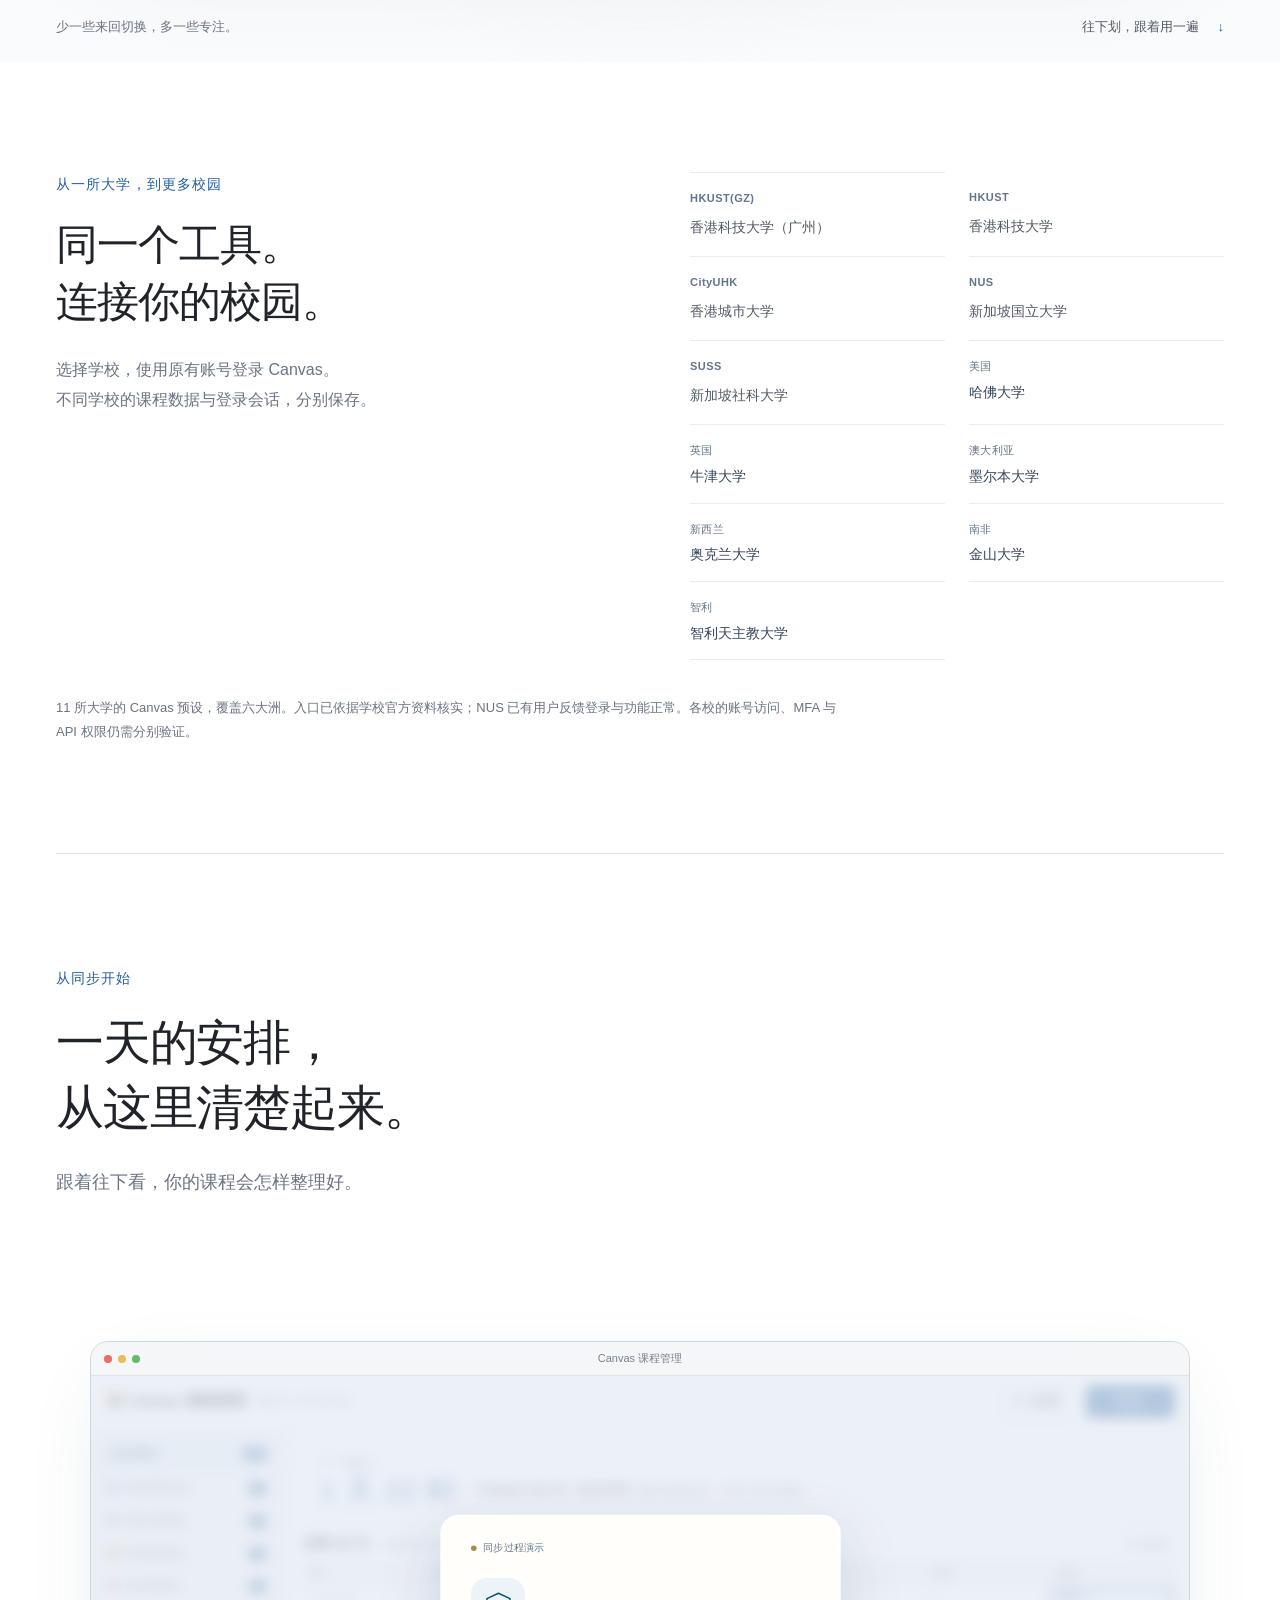
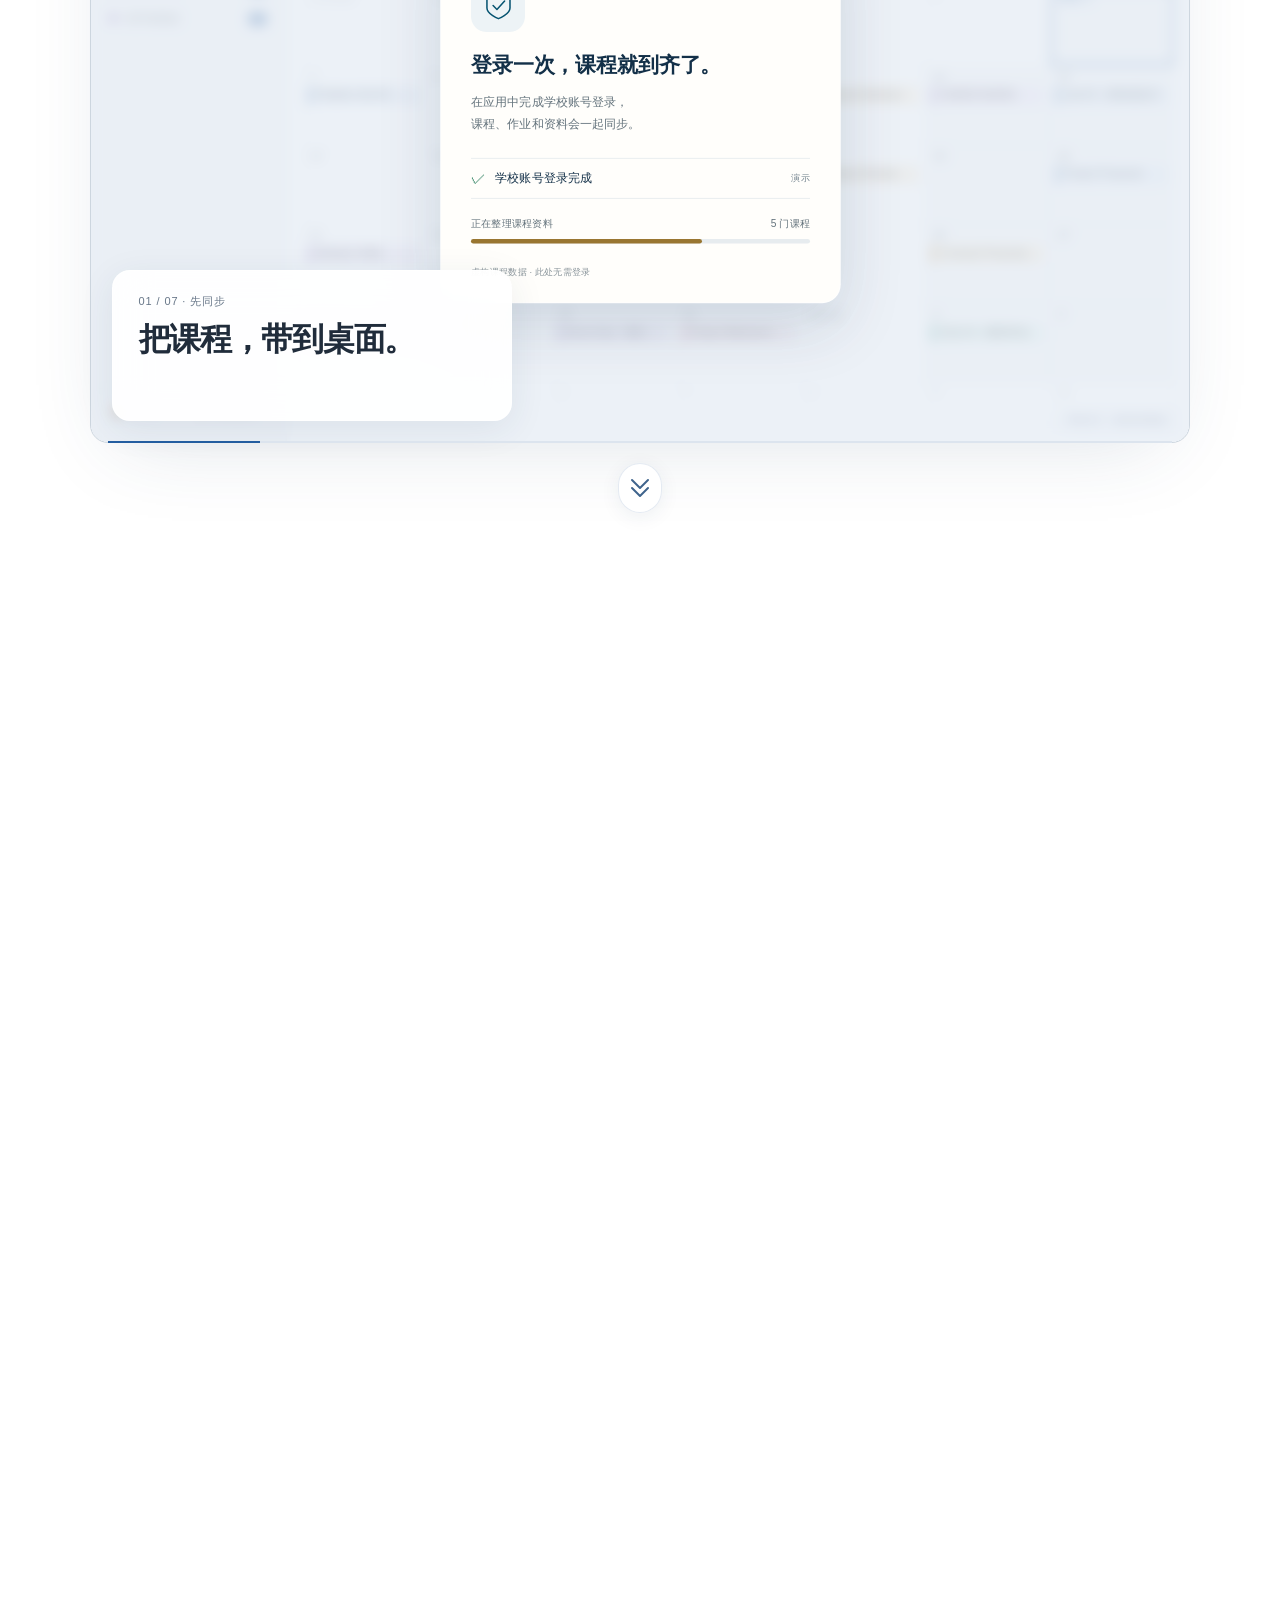
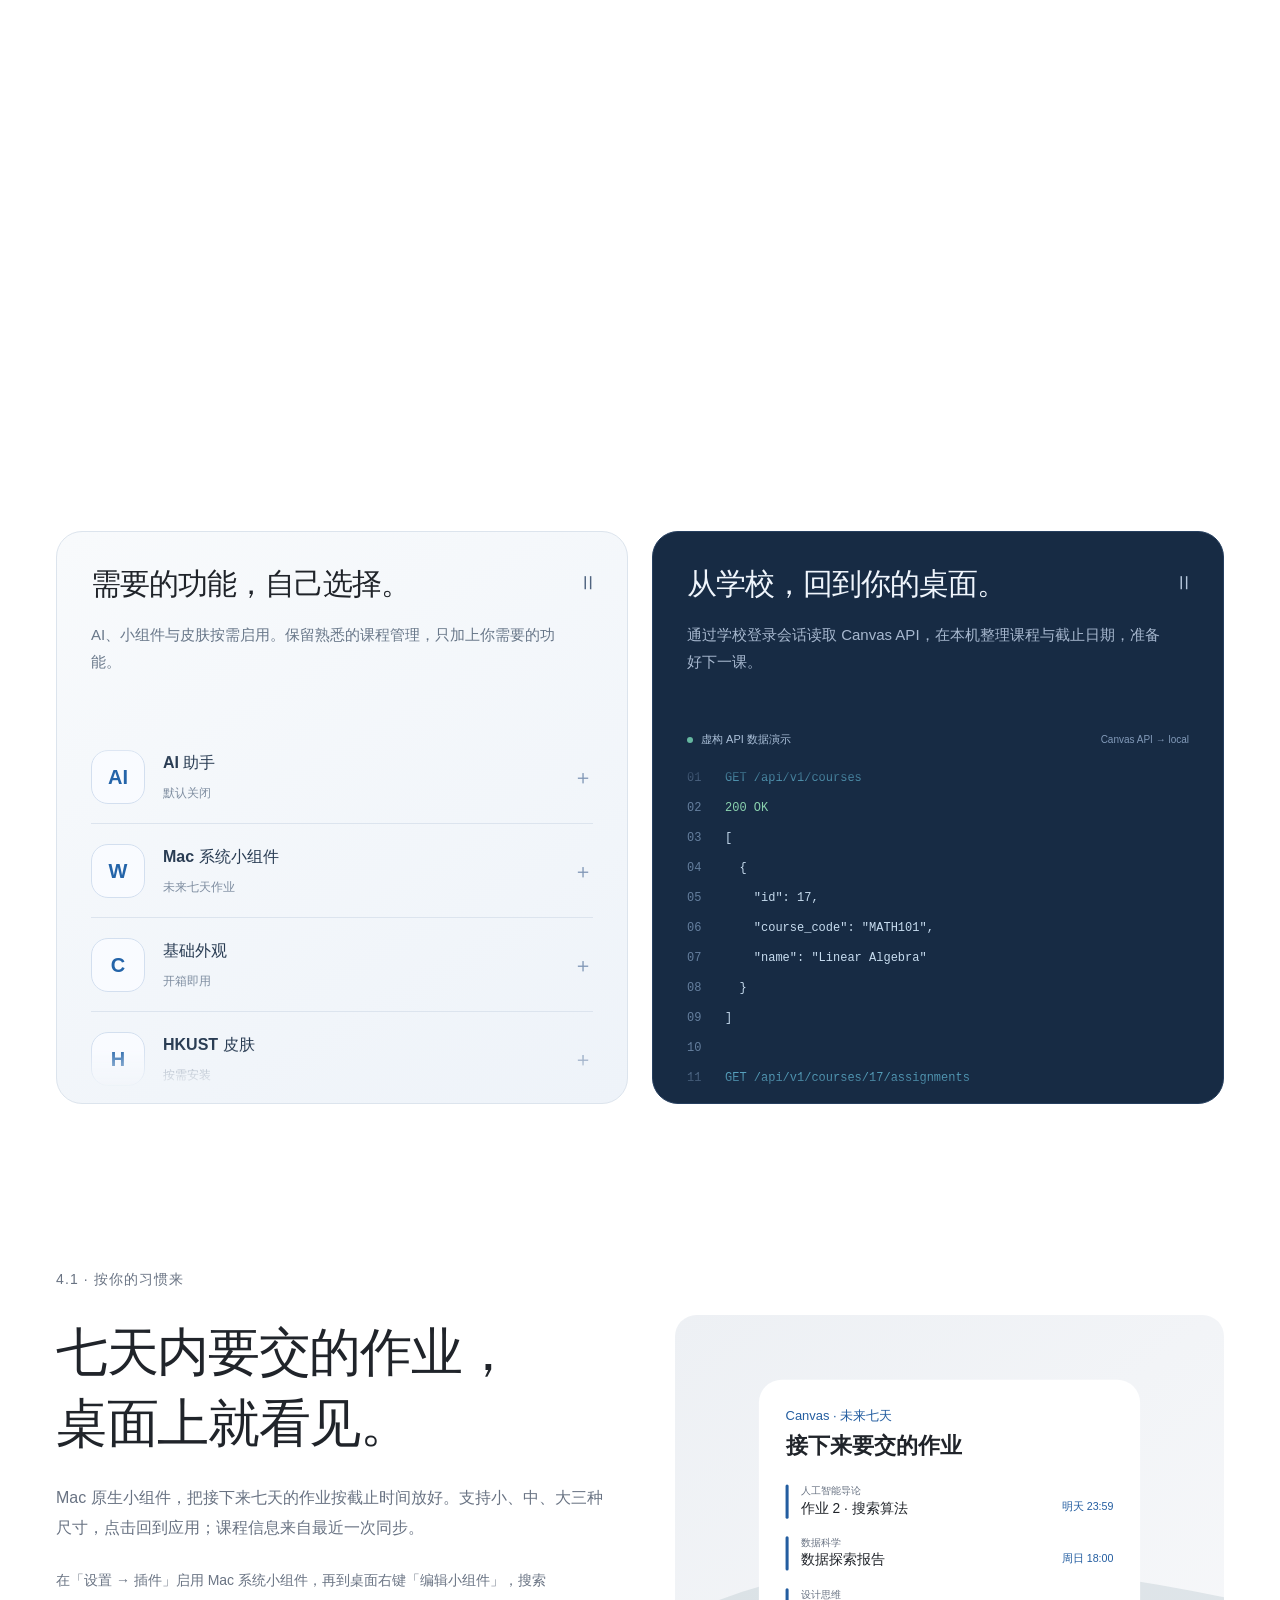
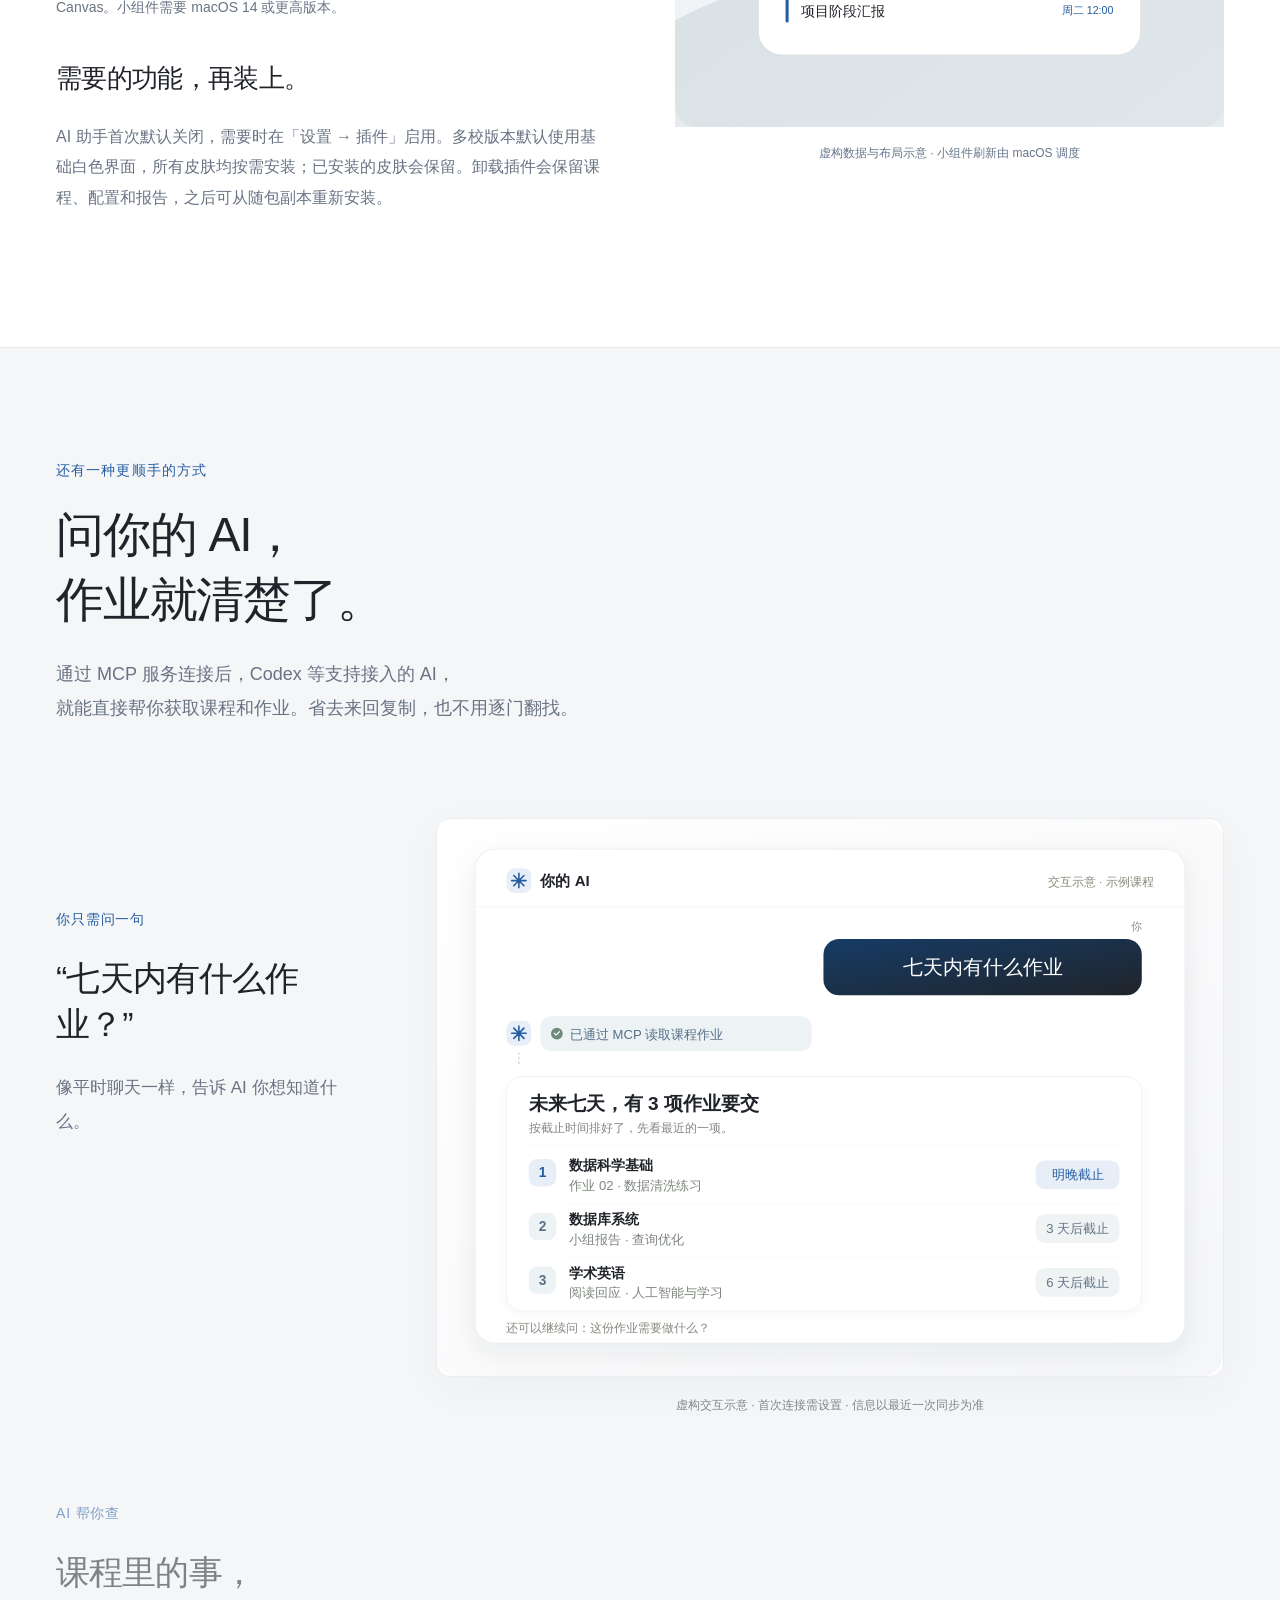
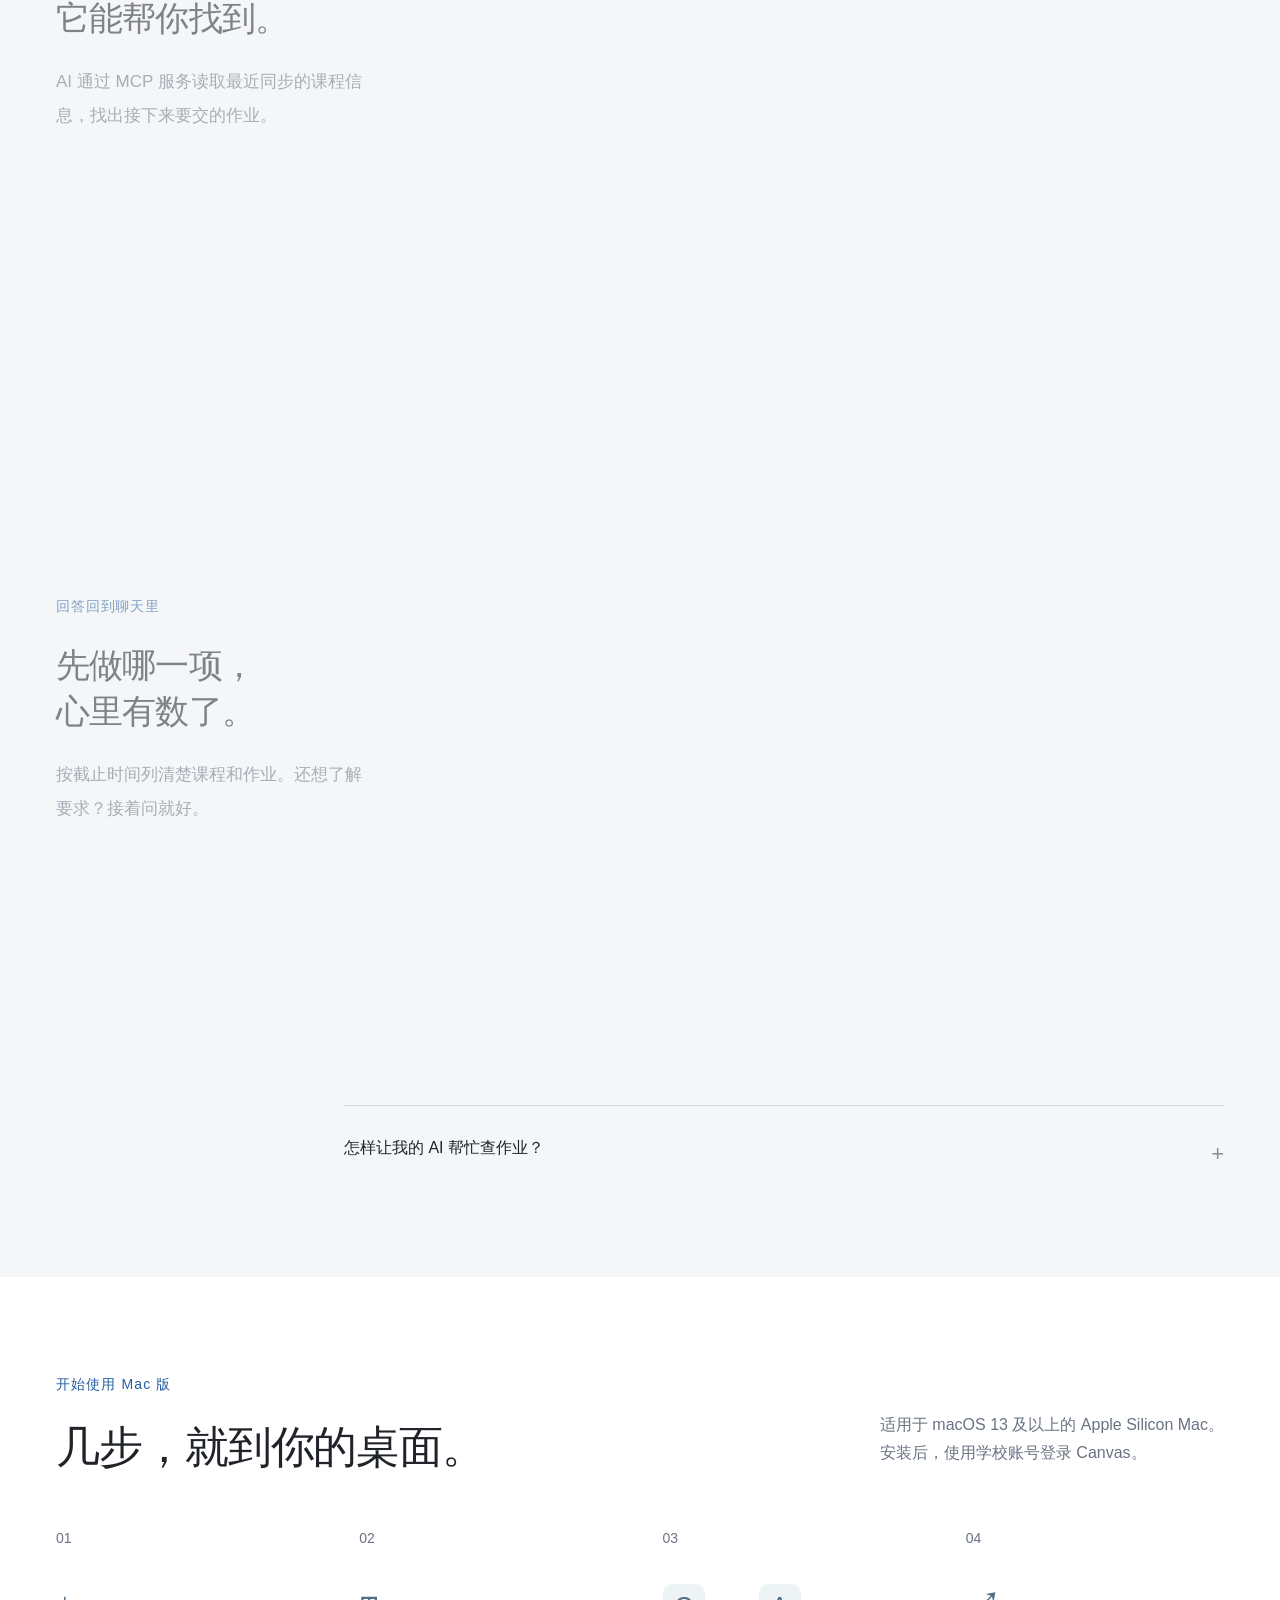
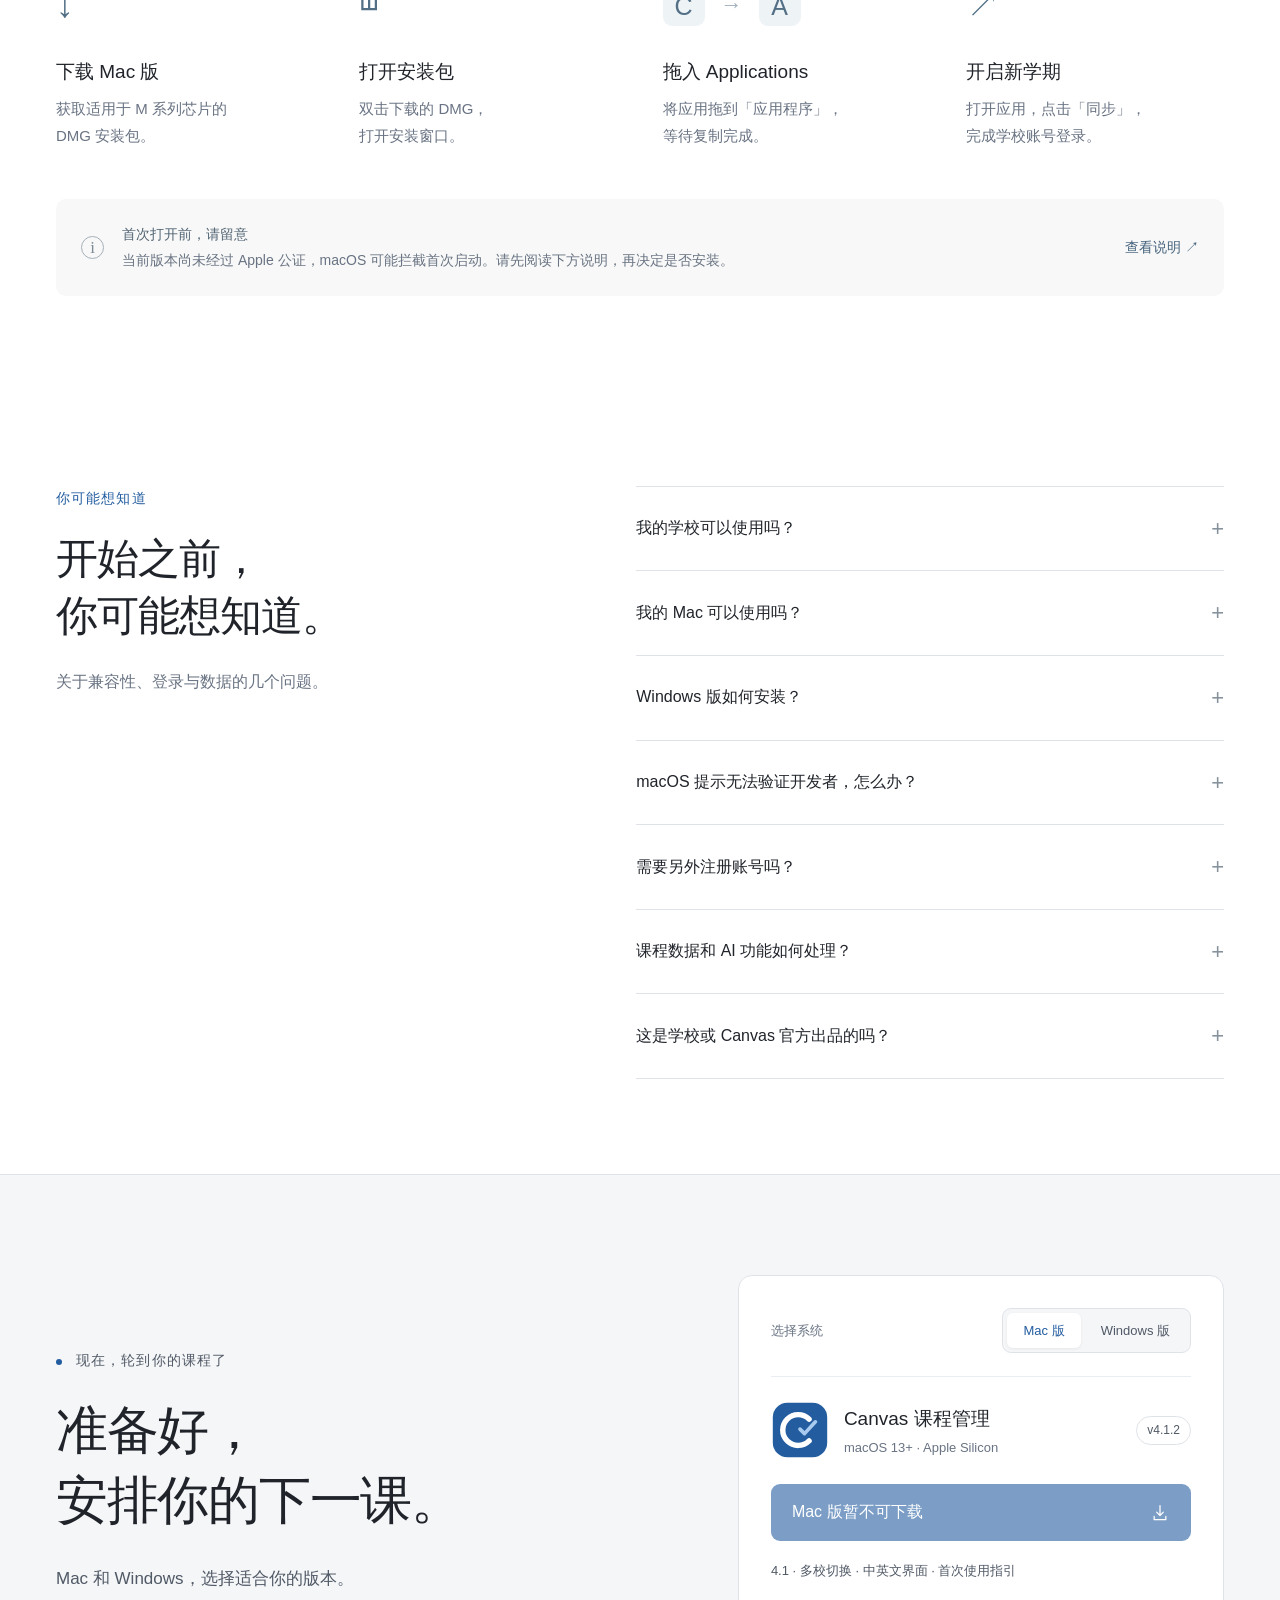
==== commit 8fea5a6f: "Add free open-source promise, animated feature cards and global school presets for 4.1.2" ====
--- a/site/index.html
+++ b/site/index.html
@@ -7,9 +7,9 @@
   <meta name="theme-color" content="#ffffff">
   <title>Canvas 课程管理 · 让每一课，都有条理</title>
   <link rel="icon" href="assets/favicon.svg" type="image/svg+xml">
-  <link rel="stylesheet" href="styles.css?v=scroll-cue-1">
+  <link rel="stylesheet" href="styles.css?v=global-cards-1">
   <script src="locales.js?v=4.1.0" defer></script>
-  <script src="site.js?v=fullscreen-story-1" defer></script>
+  <script src="site.js?v=global-cards-1" defer></script>
 </head>
 <body>
   <a class="skip-link" href="#main">跳到主要内容</a>
@@ -28,7 +28,7 @@
           <p class="eyebrow">你的 Canvas，回到一处。</p>
           <h1 id="hero-title">让每一课，<br><span class="accent-word">都有条理。</span></h1>
           <p class="hero-description">无论在哪所大学，课程都值得被好好安排。<br>把 Canvas 里的作业、公告和课件，带到你的桌面。</p>
-          <div class="hero-actions"><a class="button button-primary" href="#download">下载桌面版 <span aria-hidden="true">↓</span></a><button class="button button-secondary" data-open-preview>体验演示 <span aria-hidden="true">↗</span></button></div>
+          <div class="project-promise"><strong>完全免费，开源，也属于你。</strong><p>通过学校开放的 Canvas API 同步课程、作业与课件。课程数据、设置和下载文件保存在本机。</p><a href="https://gitee.com/xxouyang123/hkustgz_diy_canvas" target="_blank" rel="noopener noreferrer">查看开源代码 ↗</a></div>
           <p class="hero-footnote">macOS / Windows · 多校预设 · 插件按需开启</p>
         </div>
         <div class="product-stage">
@@ -44,8 +44,8 @@
 
     <section class="schools-section section wrap" id="schools" aria-labelledby="schools-title">
       <div class="schools-heading"><p class="eyebrow dark-eyebrow">从一所大学，到更多校园</p><h2 id="schools-title">同一个工具。<br>连接你的校园。</h2><p>选择学校，使用原有账号登录 Canvas。<br>不同学校的课程数据与登录会话，分别保存。</p></div>
-      <ul class="school-list"><li><span>HKUST(GZ)</span>香港科技大学（广州）</li><li><span>HKUST</span>香港科技大学</li><li><span>CityUHK</span>香港城市大学</li><li><span>NUS</span>新加坡国立大学</li><li><span>SUSS</span>新加坡社科大学</li></ul>
-      <p class="school-status">五所大学的 Canvas 入口已收录；NUS 已有用户反馈登录与功能正常。其他学校的账号权限和登录验证可能有所不同。</p>
+      <ul class="school-list"><li><span>HKUST(GZ)</span>香港科技大学（广州）</li><li><span>HKUST</span>香港科技大学</li><li><span>CityUHK</span>香港城市大学</li><li><span>NUS</span>新加坡国立大学</li><li><span>SUSS</span>新加坡社科大学</li><li><span>美国</span><a href="https://atg.fas.harvard.edu/canvas-behind-scenes" target="_blank" rel="noopener noreferrer">哈佛大学</a></li><li><span>英国</span><a href="https://login.canvas.ox.ac.uk/" target="_blank" rel="noopener noreferrer">牛津大学</a></li><li><span>澳大利亚</span><a href="https://study.unimelb.edu.au/study-with-us/online-courses/current-students/online-systems-support/lms" target="_blank" rel="noopener noreferrer">墨尔本大学</a></li><li><span>新西兰</span><a href="https://teachwell.auckland.ac.nz/canvas/canvas-baseline-practices-2/2-orientation-to-course/" target="_blank" rel="noopener noreferrer">奥克兰大学</a></li><li><span>南非</span><a href="https://www.wits.ac.za/ulwazi/" target="_blank" rel="noopener noreferrer">金山大学</a></li><li><span>智利</span><a href="https://cddoc.uc.cl/servicios/canvas/" target="_blank" rel="noopener noreferrer">智利天主教大学</a></li></ul>
+      <p class="school-status">11 所大学的 Canvas 预设，覆盖六大洲。入口已依据学校官方资料核实；NUS 已有用户反馈登录与功能正常。各校的账号访问、MFA 与 API 权限仍需分别验证。</p>
     </section>
 
     <section class="course-story" id="features" aria-labelledby="features-title">
@@ -83,6 +83,11 @@
       </div>
     </section>
 
+    <section id="feature-previews" class="motion-cards wrap" aria-label="动态功能演示">
+      <article class="motion-card"><div class="motion-card-heading"><h2>需要的功能，自己选择。</h2><p>AI、小组件与皮肤按需启用。保留熟悉的课程管理，只加上你需要的功能。</p><button class="preview-pause" type="button" aria-label="暂停动画" aria-pressed="false">Ⅱ</button></div><div class="card-scroll-viewport"><div class="card-scroll-track"><div class="card-scroll-set"><div class="plugin-preview-row"><span class="plugin-preview-icon">AI</span><div><strong>AI 助手</strong><small>默认关闭</small></div><span class="plugin-preview-mark">＋</span></div><div class="plugin-preview-row"><span class="plugin-preview-icon">W</span><div><strong>Mac 系统小组件</strong><small>未来七天作业</small></div><span class="plugin-preview-mark">＋</span></div><div class="plugin-preview-row"><span class="plugin-preview-icon">C</span><div><strong>基础外观</strong><small>开箱即用</small></div><span class="plugin-preview-mark">＋</span></div><div class="plugin-preview-row"><span class="plugin-preview-icon">H</span><div><strong>HKUST 皮肤</strong><small>按需安装</small></div><span class="plugin-preview-mark">＋</span></div><div class="plugin-preview-row"><span class="plugin-preview-icon">A</span><div><strong>Claude 皮肤</strong><small>按需安装</small></div><span class="plugin-preview-mark">＋</span></div><div class="plugin-preview-row"><span class="plugin-preview-icon">G</span><div><strong>ChatGPT 皮肤</strong><small>按需安装</small></div><span class="plugin-preview-mark">＋</span></div></div><div class="card-scroll-set" aria-hidden="true"><div class="plugin-preview-row"><span class="plugin-preview-icon">AI</span><div><strong>AI 助手</strong><small>默认关闭</small></div><span class="plugin-preview-mark">＋</span></div><div class="plugin-preview-row"><span class="plugin-preview-icon">W</span><div><strong>Mac 系统小组件</strong><small>未来七天作业</small></div><span class="plugin-preview-mark">＋</span></div><div class="plugin-preview-row"><span class="plugin-preview-icon">C</span><div><strong>基础外观</strong><small>开箱即用</small></div><span class="plugin-preview-mark">＋</span></div><div class="plugin-preview-row"><span class="plugin-preview-icon">H</span><div><strong>HKUST 皮肤</strong><small>按需安装</small></div><span class="plugin-preview-mark">＋</span></div><div class="plugin-preview-row"><span class="plugin-preview-icon">A</span><div><strong>Claude 皮肤</strong><small>按需安装</small></div><span class="plugin-preview-mark">＋</span></div><div class="plugin-preview-row"><span class="plugin-preview-icon">G</span><div><strong>ChatGPT 皮肤</strong><small>按需安装</small></div><span class="plugin-preview-mark">＋</span></div></div></div></div></article>
+      <article class="motion-card code-motion-card"><div class="motion-card-heading"><h2>从学校，回到你的桌面。</h2><p>通过学校登录会话读取 Canvas API，在本机整理课程与截止日期，准备好下一课。</p><button class="preview-pause" type="button" aria-label="暂停动画" aria-pressed="false">Ⅱ</button></div><div class="code-preview-title"><span class="code-status-dot"></span>虚构 API 数据演示<span>Canvas API → local</span></div><div class="card-scroll-viewport"><div class="card-scroll-track"><div class="card-scroll-set"><div class="code-preview-line"><span>01</span><code>GET /api/v1/courses</code></div><div class="code-preview-line"><span>02</span><code>200 OK</code></div><div class="code-preview-line"><span>03</span><code>[</code></div><div class="code-preview-line"><span>04</span><code>  {</code></div><div class="code-preview-line"><span>05</span><code>    &quot;id&quot;: 17,</code></div><div class="code-preview-line"><span>06</span><code>    &quot;course_code&quot;: &quot;MATH101&quot;,</code></div><div class="code-preview-line"><span>07</span><code>    &quot;name&quot;: &quot;Linear Algebra&quot;</code></div><div class="code-preview-line"><span>08</span><code>  }</code></div><div class="code-preview-line"><span>09</span><code>]</code></div><div class="code-preview-line"><span>10</span><code></code></div><div class="code-preview-line"><span>11</span><code>GET /api/v1/courses/17/assignments</code></div><div class="code-preview-line"><span>12</span><code>200 OK</code></div><div class="code-preview-line"><span>13</span><code>[</code></div><div class="code-preview-line"><span>14</span><code>  {</code></div><div class="code-preview-line"><span>15</span><code>    &quot;name&quot;: &quot;Problem Set 02&quot;,</code></div><div class="code-preview-line"><span>16</span><code>    &quot;due_at&quot;: &quot;2026-10-14T15:59:00Z&quot;</code></div><div class="code-preview-line"><span>17</span><code>  }</code></div><div class="code-preview-line"><span>18</span><code>]</code></div><div class="code-preview-line"><span>19</span><code></code></div><div class="code-preview-line"><span>20</span><code>→ courses.json</code></div><div class="code-preview-line"><span>21</span><code>→ assignments_17.json</code></div><div class="code-preview-line"><span>22</span><code>→ Your local course calendar</code></div></div><div class="card-scroll-set" aria-hidden="true"><div class="code-preview-line"><span>01</span><code>GET /api/v1/courses</code></div><div class="code-preview-line"><span>02</span><code>200 OK</code></div><div class="code-preview-line"><span>03</span><code>[</code></div><div class="code-preview-line"><span>04</span><code>  {</code></div><div class="code-preview-line"><span>05</span><code>    &quot;id&quot;: 17,</code></div><div class="code-preview-line"><span>06</span><code>    &quot;course_code&quot;: &quot;MATH101&quot;,</code></div><div class="code-preview-line"><span>07</span><code>    &quot;name&quot;: &quot;Linear Algebra&quot;</code></div><div class="code-preview-line"><span>08</span><code>  }</code></div><div class="code-preview-line"><span>09</span><code>]</code></div><div class="code-preview-line"><span>10</span><code></code></div><div class="code-preview-line"><span>11</span><code>GET /api/v1/courses/17/assignments</code></div><div class="code-preview-line"><span>12</span><code>200 OK</code></div><div class="code-preview-line"><span>13</span><code>[</code></div><div class="code-preview-line"><span>14</span><code>  {</code></div><div class="code-preview-line"><span>15</span><code>    &quot;name&quot;: &quot;Problem Set 02&quot;,</code></div><div class="code-preview-line"><span>16</span><code>    &quot;due_at&quot;: &quot;2026-10-14T15:59:00Z&quot;</code></div><div class="code-preview-line"><span>17</span><code>  }</code></div><div class="code-preview-line"><span>18</span><code>]</code></div><div class="code-preview-line"><span>19</span><code></code></div><div class="code-preview-line"><span>20</span><code>→ courses.json</code></div><div class="code-preview-line"><span>21</span><code>→ assignments_17.json</code></div><div class="code-preview-line"><span>22</span><code>→ Your local course calendar</code></div></div></div></div></article>
+    </section>
+
     <section class="widget-section section wrap" id="widgets" aria-labelledby="widget-title">
       <div><p class="eyebrow dark-eyebrow">4.1 · 按你的习惯来</p><h2 id="widget-title">七天内要交的作业，<br>桌面上就看见。</h2><p>Mac 原生小组件，把接下来七天的作业按截止时间放好。支持小、中、大三种尺寸，点击回到应用；课程信息来自最近一次同步。</p><p class="widget-guide">在「设置 → 插件」启用 Mac 系统小组件，再到桌面右键「编辑小组件」，搜索 Canvas。小组件需要 macOS 14 或更高版本。</p><h3>需要的功能，再装上。</h3><p>AI 助手首次默认关闭，需要时在「设置 → 插件」启用。多校版本默认使用基础白色界面，所有皮肤均按需安装；已安装的皮肤会保留。卸载插件会保留课程、配置和报告，之后可从随包副本重新安装。</p></div>
       <figure><img src="assets/widget-preview.svg" width="720" height="540" alt="Mac 桌面小组件示意，展示未来七天的三项虚构作业及截止时间。"><figcaption>虚构数据与布局示意 · 小组件刷新由 macOS 调度</figcaption></figure>
@@ -108,12 +113,12 @@
     </div></section>
 
     <section class="faq-section section wrap" id="faq" aria-labelledby="faq-title"><div class="faq-intro reveal"><div class="eyebrow dark-eyebrow">你可能想知道</div><h2 id="faq-title">开始之前，<br>你可能想知道。</h2><p>关于兼容性、登录与数据的几个问题。</p></div><div class="faq-list reveal">
-      <details><summary>我的学校可以使用吗？<span aria-hidden="true">+</span></summary><div class="answer">多校版本已收录港科大（广州）、港科大、香港城市大学、新加坡国立大学和新加坡社科大学的 Canvas 入口。4.1 版可在首次使用指引或设置中切换学校，并选择中文或英文界面。真实登录、MFA、课程访问与附件下载仍需逐校验证；未列出的学校及其他学习平台暂不承诺支持。</div></details>
+      <details><summary>我的学校可以使用吗？<span aria-hidden="true">+</span></summary><div class="answer">多校版本已收录 11 所大学的 Canvas 入口，覆盖亚洲、欧洲、北美洲、南美洲、非洲和大洋洲。4.1 版可在首次使用指引或设置中切换学校，并选择中文或英文界面。真实登录、MFA、课程访问与附件下载仍需逐校验证；未列出的学校及其他学习平台暂不承诺支持。</div></details>
       <details><summary>我的 Mac 可以使用吗？<span aria-hidden="true">+</span></summary><div class="answer">当前提供 Apple Silicon 版本，适用于 M1、M2、M3、M4 等 M 系列芯片。可在苹果菜单的「关于本机」中查看芯片型号。安装包要求 macOS 13 或更高版本。Intel Mac 版本暂未提供。</div></details>
       <details id="windows-install"><summary>Windows 版如何安装？<span aria-hidden="true">+</span></summary><div class="answer">Windows 版适用于 Windows 10/11 x64，提供完整 EXE 一键安装包。下载后双击运行，为当前用户安装，完成后自动启动；之后可从桌面或开始菜单快捷方式打开。进入应用，点击「同步」并完成学校账号登录即可使用。当前安装器尚未签名，Windows 可能显示首次运行提示。</div></details>
       <details id="first-open"><summary>macOS 提示无法验证开发者，怎么办？<span aria-hidden="true">+</span></summary><div class="answer">当前版本使用本地签名，尚未完成 Apple 开发者签名与公证。确认下载来源后，可在尝试打开应用后，前往「系统设置 → 隐私与安全性」查看是否提供「仍要打开」。具体提示会随系统版本变化。<br><br>如果系统明确提示恶意软件或文件损坏，请停止安装并反馈问题。详细操作可参考 <a href="https://support.apple.com/zh-cn/102445" target="_blank" rel="noopener noreferrer">Apple 的安全打开应用说明 ↗</a>。</div></details>
       <details><summary>需要另外注册账号吗？<span aria-hidden="true">+</span></summary><div class="answer">不需要为本工具单独注册。首次使用时点击应用内的「同步」，在弹出的学校登录页面完成登录。需要你的学校账号拥有对应 Canvas 课程的访问权限。</div></details>
-      <details><summary>课程数据和 AI 功能如何处理？<span aria-hidden="true">+</span></summary><div class="answer">课程缓存、下载文件与设置保存在本机。课程同步需要连接学校 Canvas；使用 AI 功能时，相关课程或作业内容会发送至所使用的 AI 服务进行处理。请按自己的需求选择是否使用 AI，AI 助手首次默认不启用，可在「设置 → 插件」开启，服务提供方与设置也在该页查看。</div></details>
+      <details><summary>课程数据和 AI 功能如何处理？<span aria-hidden="true">+</span></summary><div class="answer">课程缓存、下载文件与设置保存在本机。课程同步需要连接学校 Canvas；使用 AI 功能时，相关课程或作业内容会发送至所使用的 AI 服务进行处理。请按自己的需求选择是否使用 AI，AI 助手首次默认不启用，可在「设置 → 插件」开启，服务提供方与设置也在该页查看，第三方 AI 服务可能单独收费。</div></details>
       <details><summary>这是学校或 Canvas 官方出品的吗？<span aria-hidden="true">+</span></summary><div class="answer">这是面向使用 Canvas 的大学用户开发的独立工具，并非任何学校或 Instructure Canvas 的官方产品。课程信息以学校 Canvas 为准。使用中遇到问题，可以前往 <a href="https://gitee.com/xxouyang123/hkustgz_diy_canvas/issues" target="_blank" rel="noopener noreferrer">项目反馈页面 ↗</a>。</div></details>
     </div></section>
 
--- a/site/styles.css
+++ b/site/styles.css
@@ -153,3 +153,48 @@
 @media(max-width:1100px){.story-enhanced .story-caption{bottom:98px}}
 @media(max-width:800px){.story-enhanced .story-scroll-cue{bottom:22px}.story-enhanced .story-caption{bottom:86px}}
 @media(prefers-reduced-motion:reduce){.story-scroll-cue path{animation:none;opacity:.8;transform:none}}
+
+/* Free, local-first project identity replaces the duplicated hero downloads. */
+.project-promise{max-width:640px;margin:28px auto 0;text-align:center}
+.project-promise strong{font-size:20px;font-weight:600;color:#263347}
+.project-promise p{font-size:15px;line-height:1.85;color:#5d6c7f;margin:12px auto 14px;max-width:570px}
+.project-promise a{font-size:14px;color:#245f9e;border-bottom:1px solid #b5c8e0;padding-bottom:3px}
+.site-header,.site-header.is-scrolled{background:#e2e8f0ed;border-color:#a9b6c8;box-shadow:0 7px 28px #1e355b29,inset 0 1px 0 #fff;color:#18293e}
+.site-header nav,.site-header .brand b,.language-link,.dock-version{color:#35465d}
+.dock-download{background:#245f9e;border-color:#245f9e;box-shadow:0 2px 8px #203e6320}
+.site-header .nav-download,.site-header .nav-download:hover,#download-menu-toggle{color:#fff}
+#download-menu-toggle{border-color:#ffffff4d}
+#download-menu-toggle:hover{background:#ffffff20}
+.school-list{display:grid;grid-template-columns:1fr 1fr;gap:0 24px}
+.school-list li{align-items:flex-start;flex-direction:column;gap:6px;font-size:14px;min-height:78px}
+.school-list span{min-width:0;font-size:11px;letter-spacing:.04em;color:#64748b}
+.school-list a{line-height:1.4;color:#34445b}.school-list a:hover{color:#245f9e}
+.story-enhanced .story-stage{padding-bottom:104px}
+.story-enhanced .story-caption{bottom:126px}
+.story-enhanced .story-progress{bottom:104px}
+.story-enhanced .story-scroll-cue{bottom:34px}
+@media(max-width:1100px){.story-enhanced .story-caption{bottom:126px}}
+@media(max-width:800px){.story-enhanced .story-stage{padding-bottom:90px}.story-enhanced .story-caption{bottom:106px}.story-enhanced .story-progress{bottom:90px}.story-enhanced .story-scroll-cue{bottom:22px}.school-list{gap:0 18px}.project-promise{max-width:340px}.project-promise strong{font-size:18px}}
+
+/* Continuous previews play only while their cards are visible. */
+.motion-cards{display:grid;grid-template-columns:1fr 1fr;gap:24px;padding-block:84px 28px}
+.motion-card{border:1px solid #dce4ed;border-radius:26px;background:linear-gradient(150deg,#f8fafc,#eef3f9);overflow:hidden;min-width:0;padding:34px 34px 0}
+.motion-card-heading{position:relative;padding-right:28px;margin-bottom:28px}
+.motion-card-heading h2{font-size:30px;line-height:1.22;letter-spacing:-.035em;margin:0 0 18px}
+.motion-card-heading p{font-size:15px;color:#687789;line-height:1.8;margin:0;max-width:480px;min-height:5.4em}
+.preview-pause{position:absolute;right:-12px;top:0;background:transparent;border:0;border-radius:8px;color:#506480;width:34px;height:34px;font-size:18px;cursor:pointer}
+.preview-pause:hover,.preview-pause:focus-visible{background:#dfe8f4}
+.card-scroll-viewport{height:360px;overflow:hidden;mask-image:linear-gradient(transparent,#000 8%,#000 88%,transparent);-webkit-mask-image:linear-gradient(transparent,#000 8%,#000 88%,transparent)}
+.card-scroll-track{animation:card-flow 26s linear infinite;animation-play-state:paused;will-change:transform}
+.motion-card.is-playing:not(.is-paused) .card-scroll-track{animation-play-state:running}
+.motion-card:hover .card-scroll-track,.motion-card:focus-within .card-scroll-track{animation-play-state:paused!important}
+.plugin-preview-row{display:flex;align-items:center;gap:18px;padding:16px 0;min-height:94px;box-sizing:border-box;border-bottom:1px solid #dce4ee}
+.plugin-preview-icon{width:54px;height:54px;flex-shrink:0;border:1px solid #d3dfef;border-radius:17px;display:grid;place-items:center;color:#2464a9;background:#f9fbff;font-size:20px;font-weight:600}
+.plugin-preview-row strong{font-size:16px;font-weight:550;color:#293c53}.plugin-preview-row small{display:block;color:#7e8da0;font-size:12px;margin-top:5px}.plugin-preview-mark{margin-left:auto;color:#7f96b5;font-size:20px}
+.code-motion-card{background:#172b44;color:#dce8f5;border-color:#263f5f}.code-motion-card h2{color:#eff5fc}.code-motion-card .motion-card-heading p{color:#a7b8cf}.code-motion-card .preview-pause{color:#b4c5da}.code-motion-card .preview-pause:hover,.code-motion-card .preview-pause:focus-visible{background:#304662}
+.code-preview-title{display:flex;align-items:center;gap:8px;font-size:11px;color:#acc1da;margin-bottom:14px}.code-preview-title>span:last-child{margin-left:auto;font-size:10px;color:#829ab9}.code-status-dot{width:6px;height:6px;background:#65b7a0;border-radius:50%}
+.code-motion-card .card-scroll-viewport{height:340px}.code-motion-card .card-scroll-track{animation-duration:34s}
+.code-preview-line{display:flex;gap:18px;min-height:30px;white-space:pre;font:12px/30px ui-monospace,SFMono-Regular,Consolas,monospace}.code-preview-line>span{color:#657f9e;min-width:20px;user-select:none}.code-preview-line code{color:#c7dcef}.code-preview-line:nth-child(10n+1) code{color:#6dcae7}.code-preview-line:nth-child(10n+2) code{color:#8ad2ae}
+@keyframes card-flow{from{transform:translateY(0)}to{transform:translateY(-50%)}}
+@media(max-width:800px){.motion-cards{grid-template-columns:1fr;padding-top:54px}.motion-card{padding:26px 24px 0}.motion-card-heading h2{font-size:27px}.motion-card-heading p{min-height:0}.card-scroll-viewport{height:300px}.code-motion-card .card-scroll-viewport{height:290px}.code-preview-line{font-size:10px;gap:10px}.code-preview-title>span:last-child{display:none}}
+@media(prefers-reduced-motion:reduce){.card-scroll-track{animation:none!important;will-change:auto}.preview-pause{display:none}}
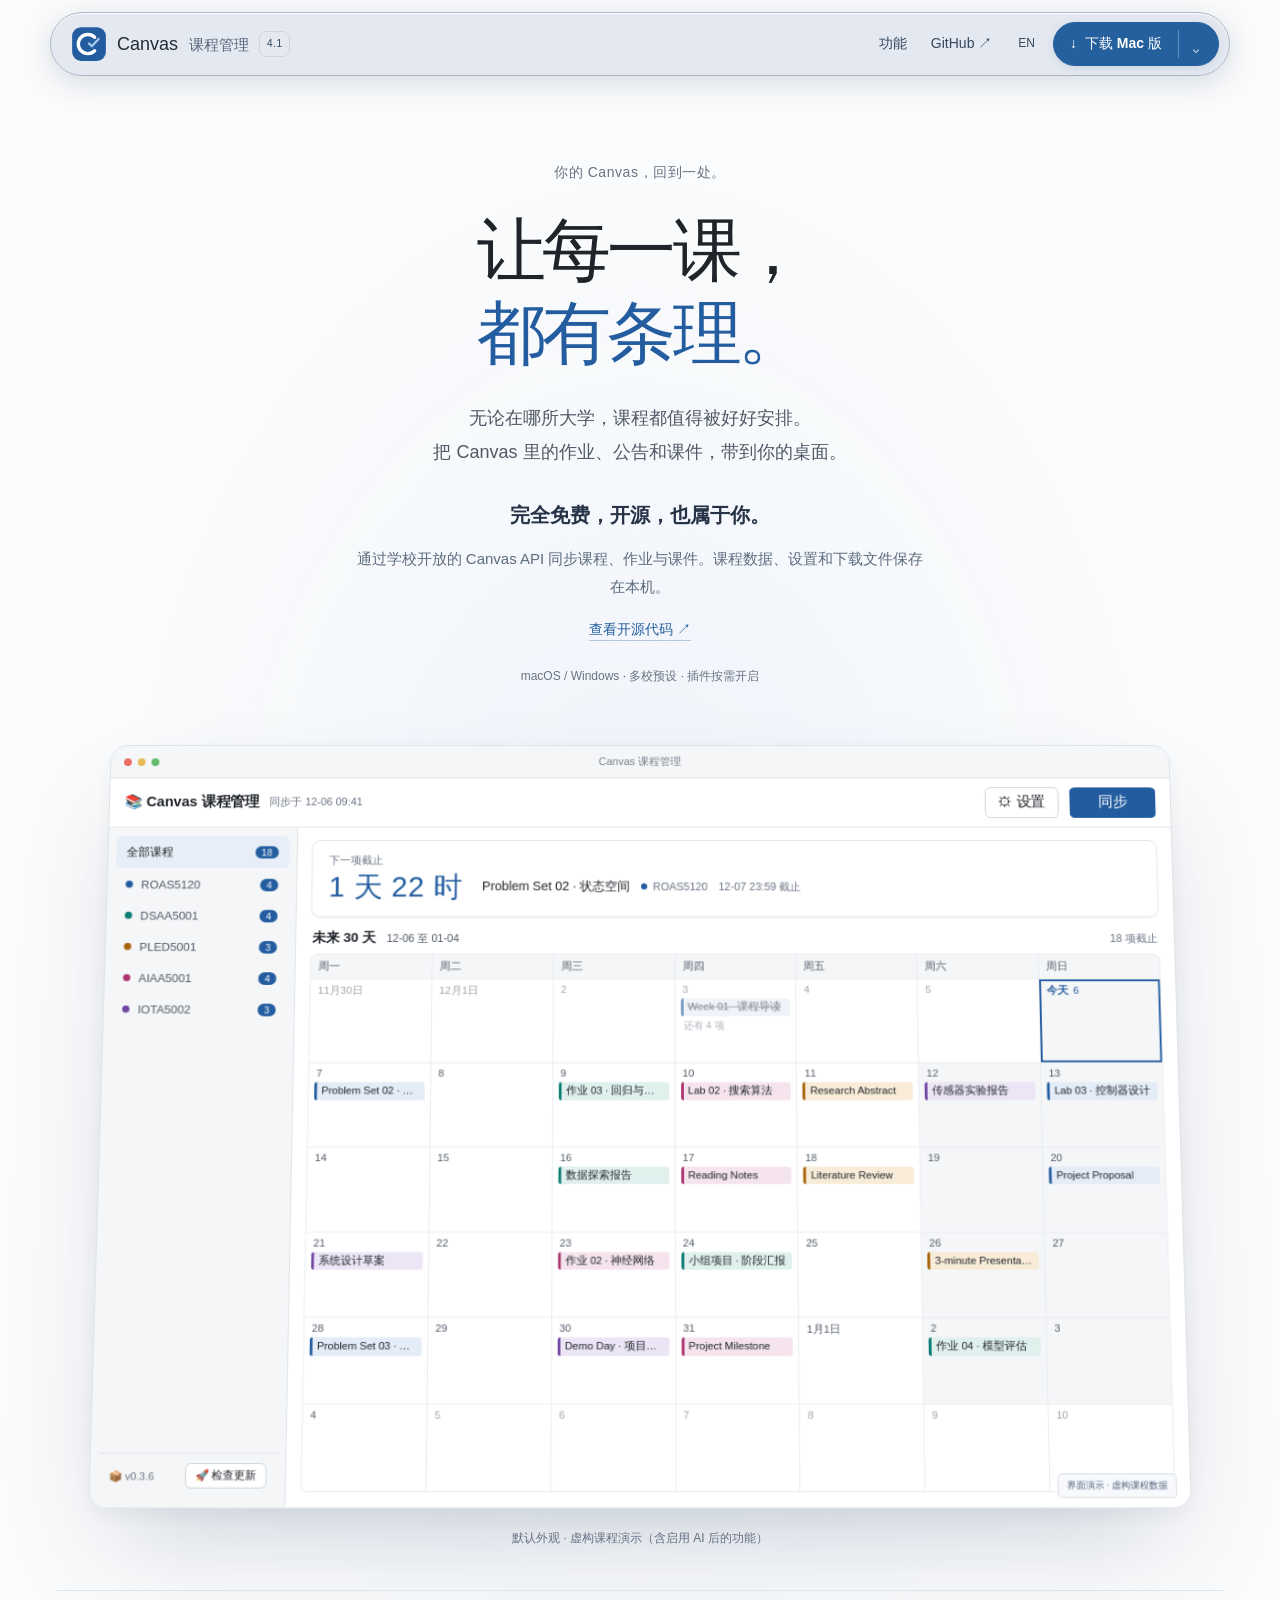
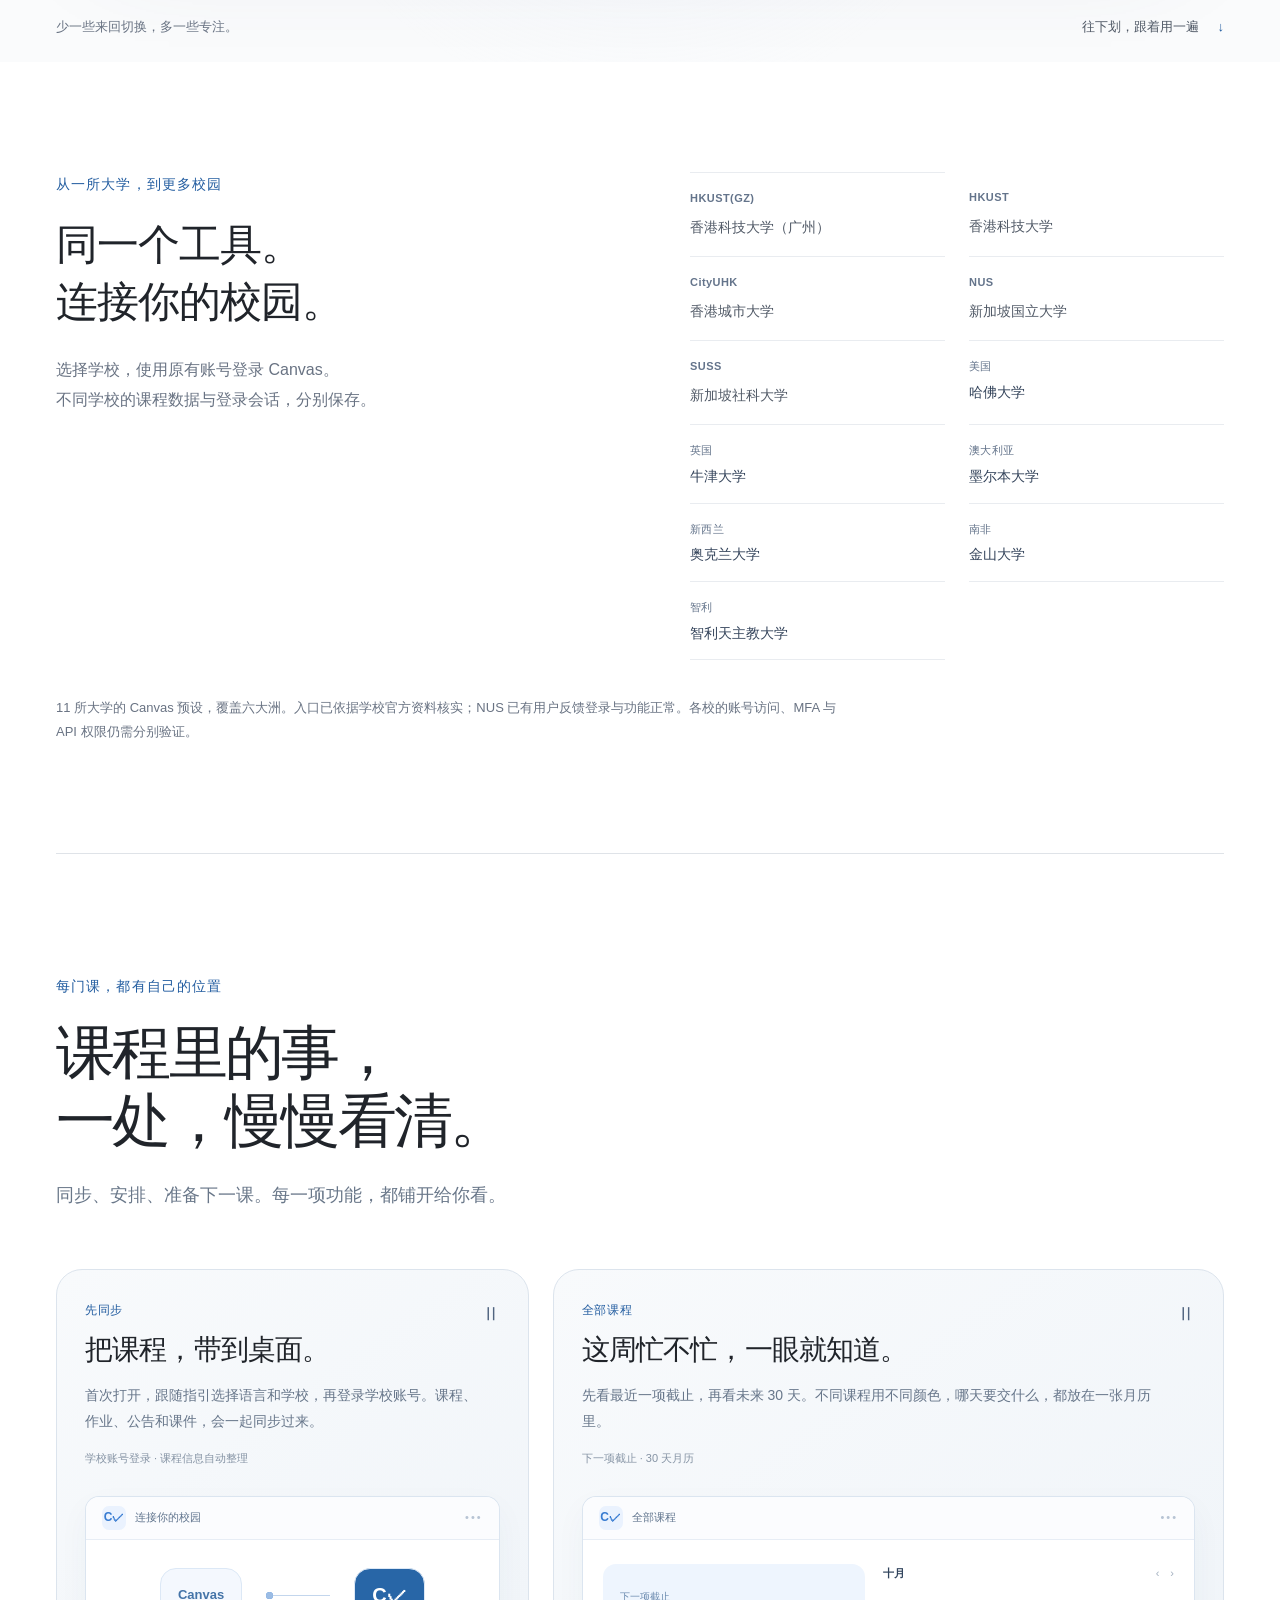
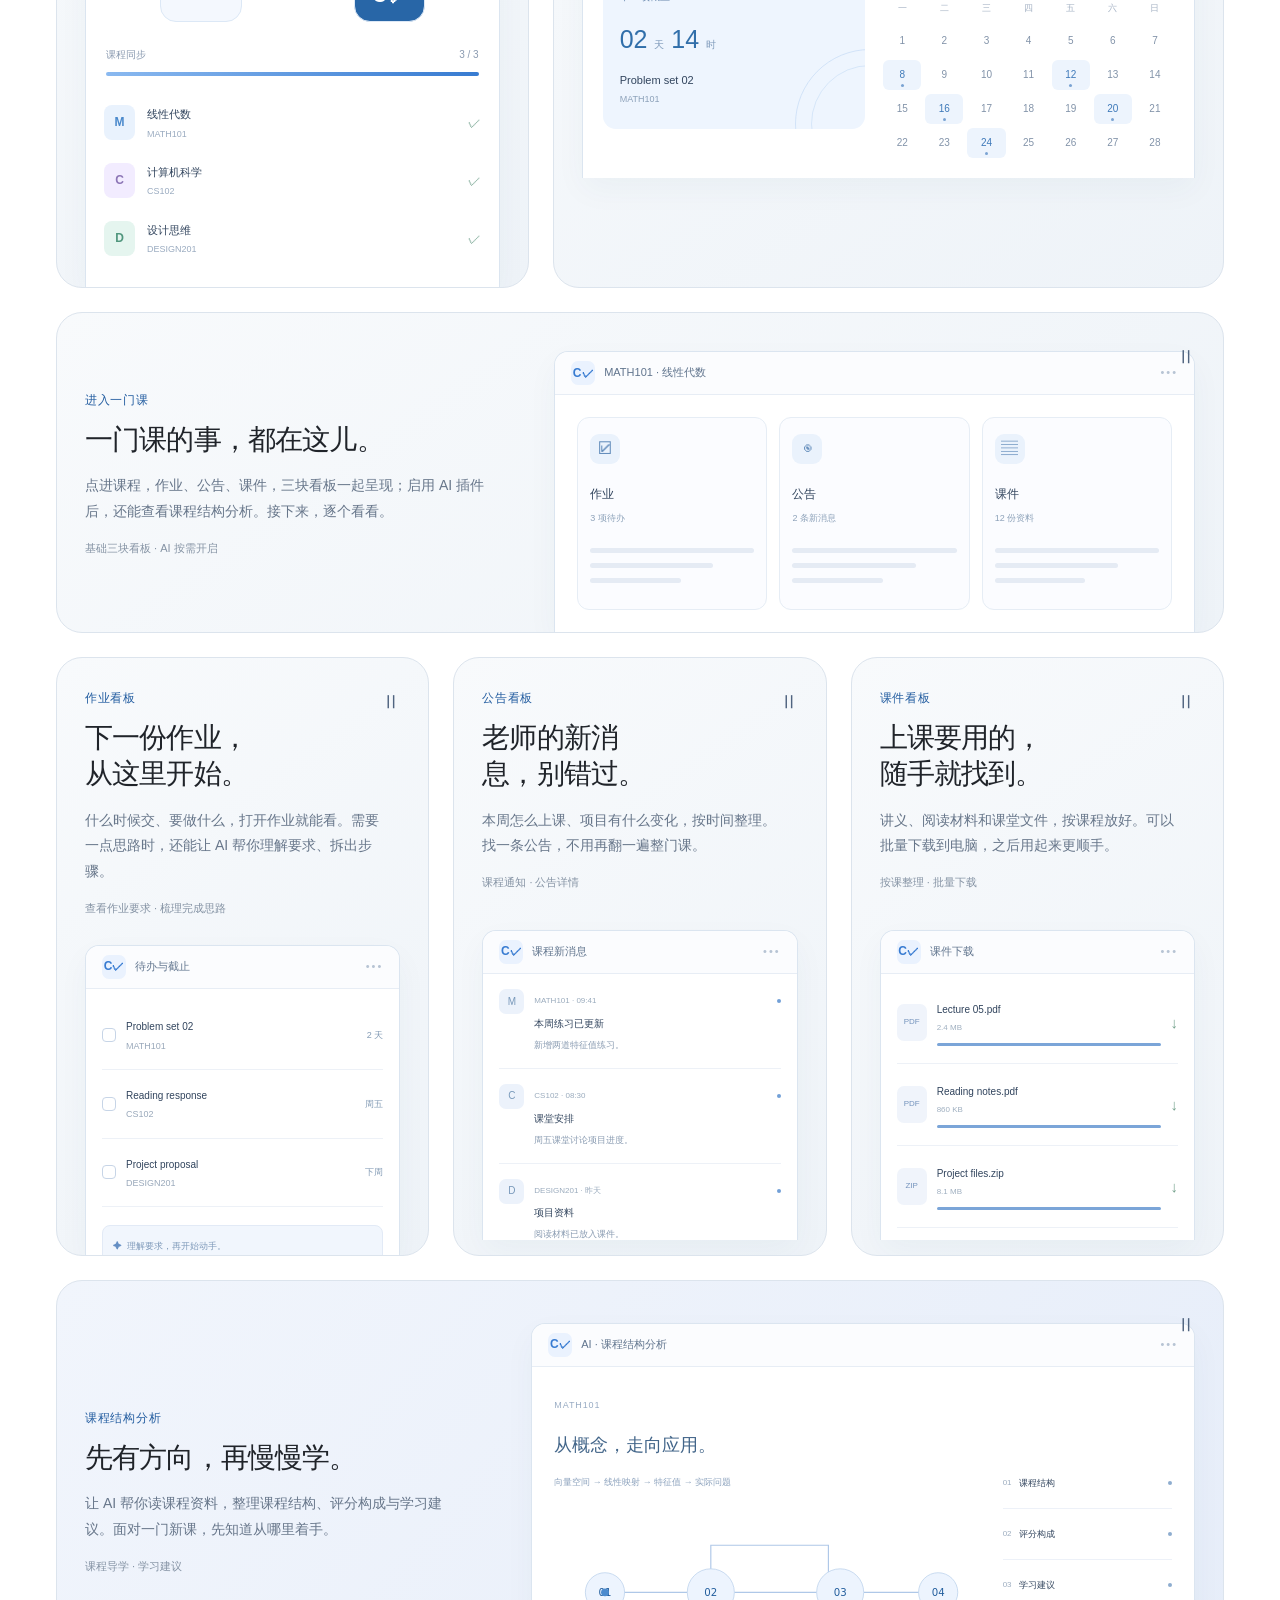
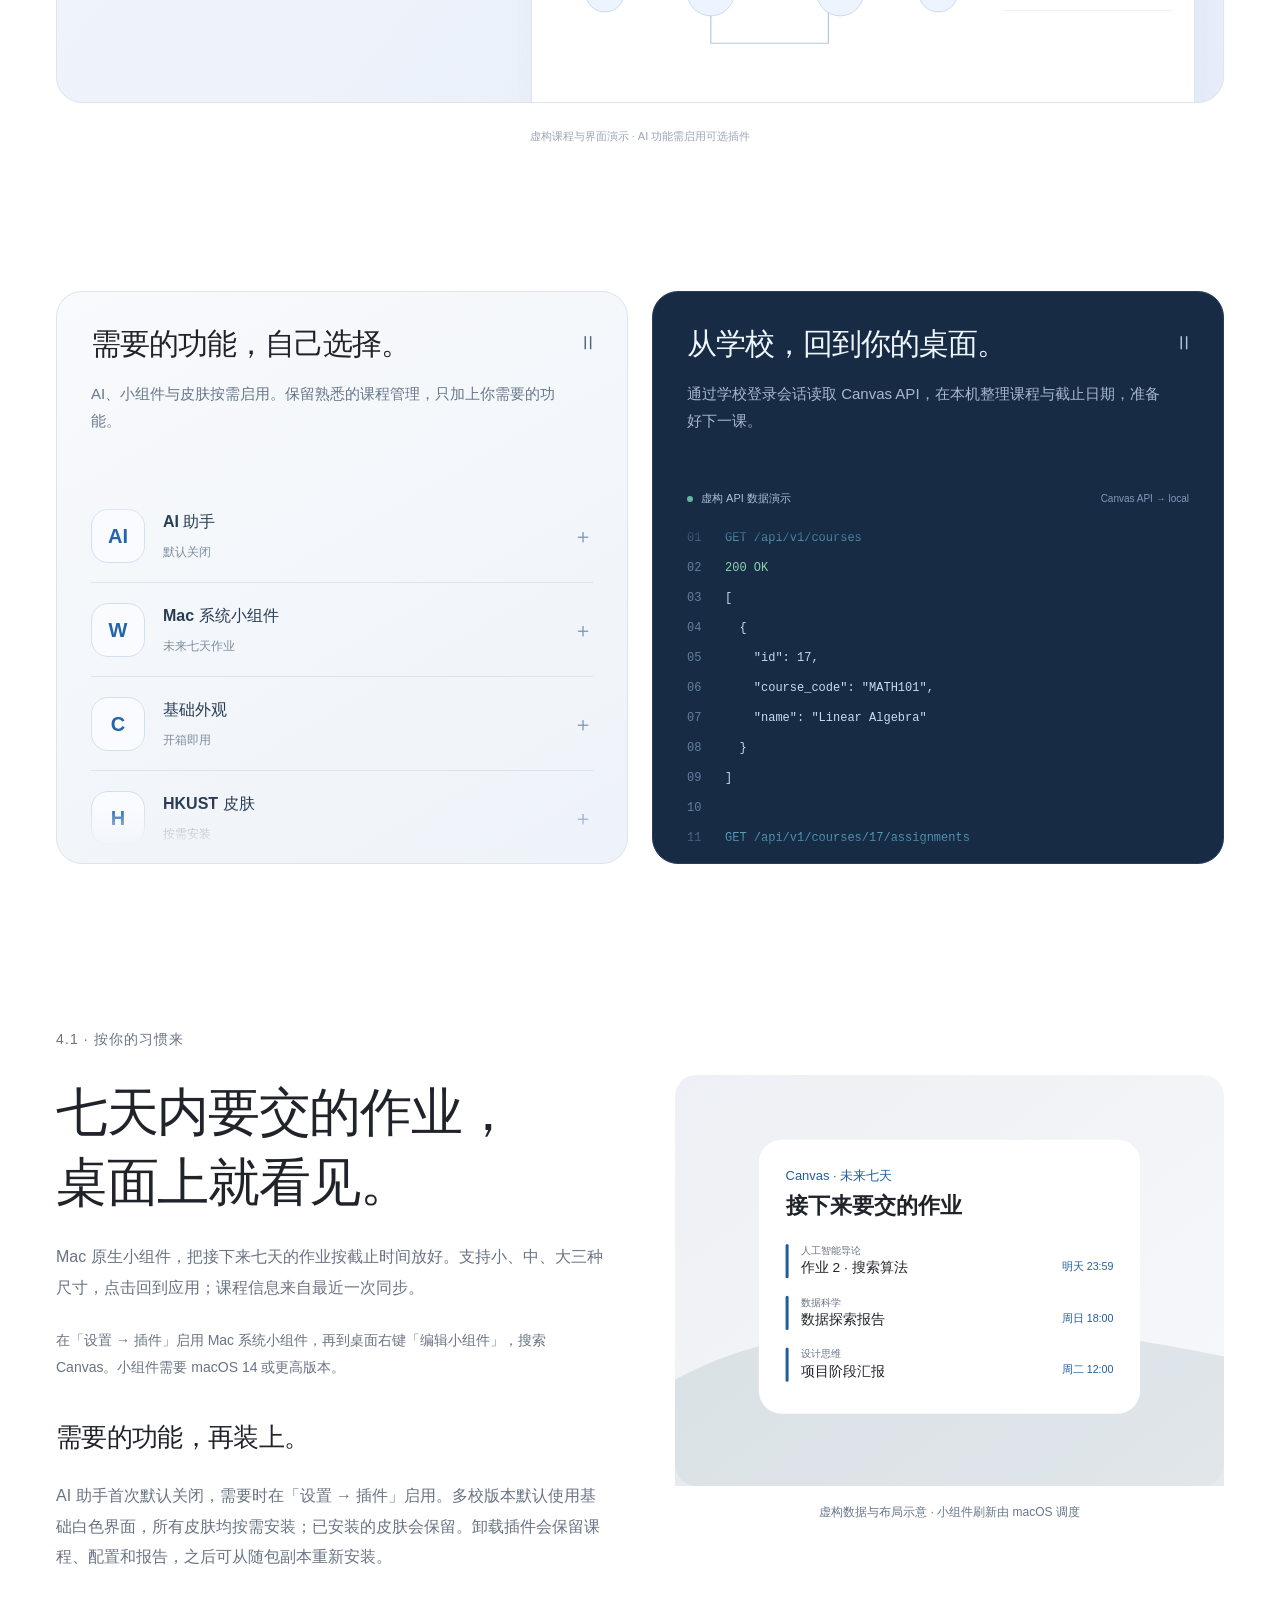
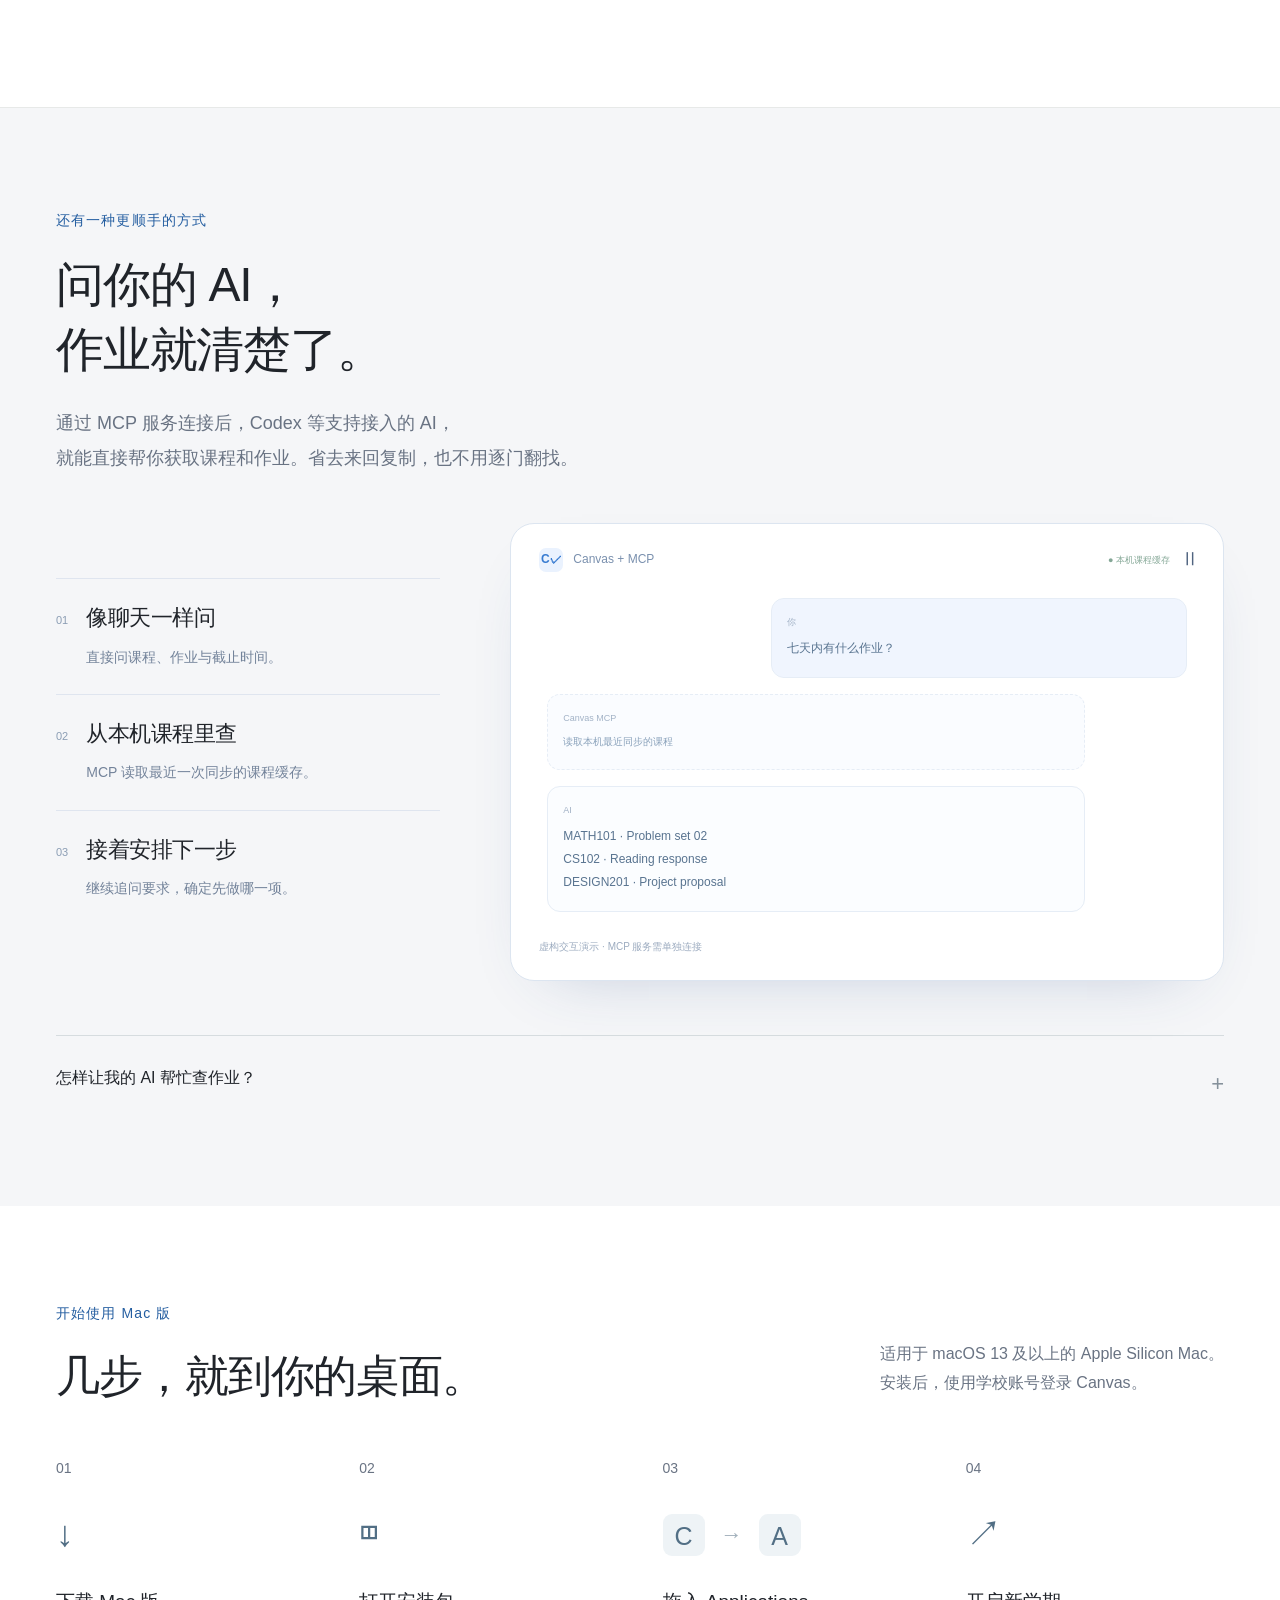
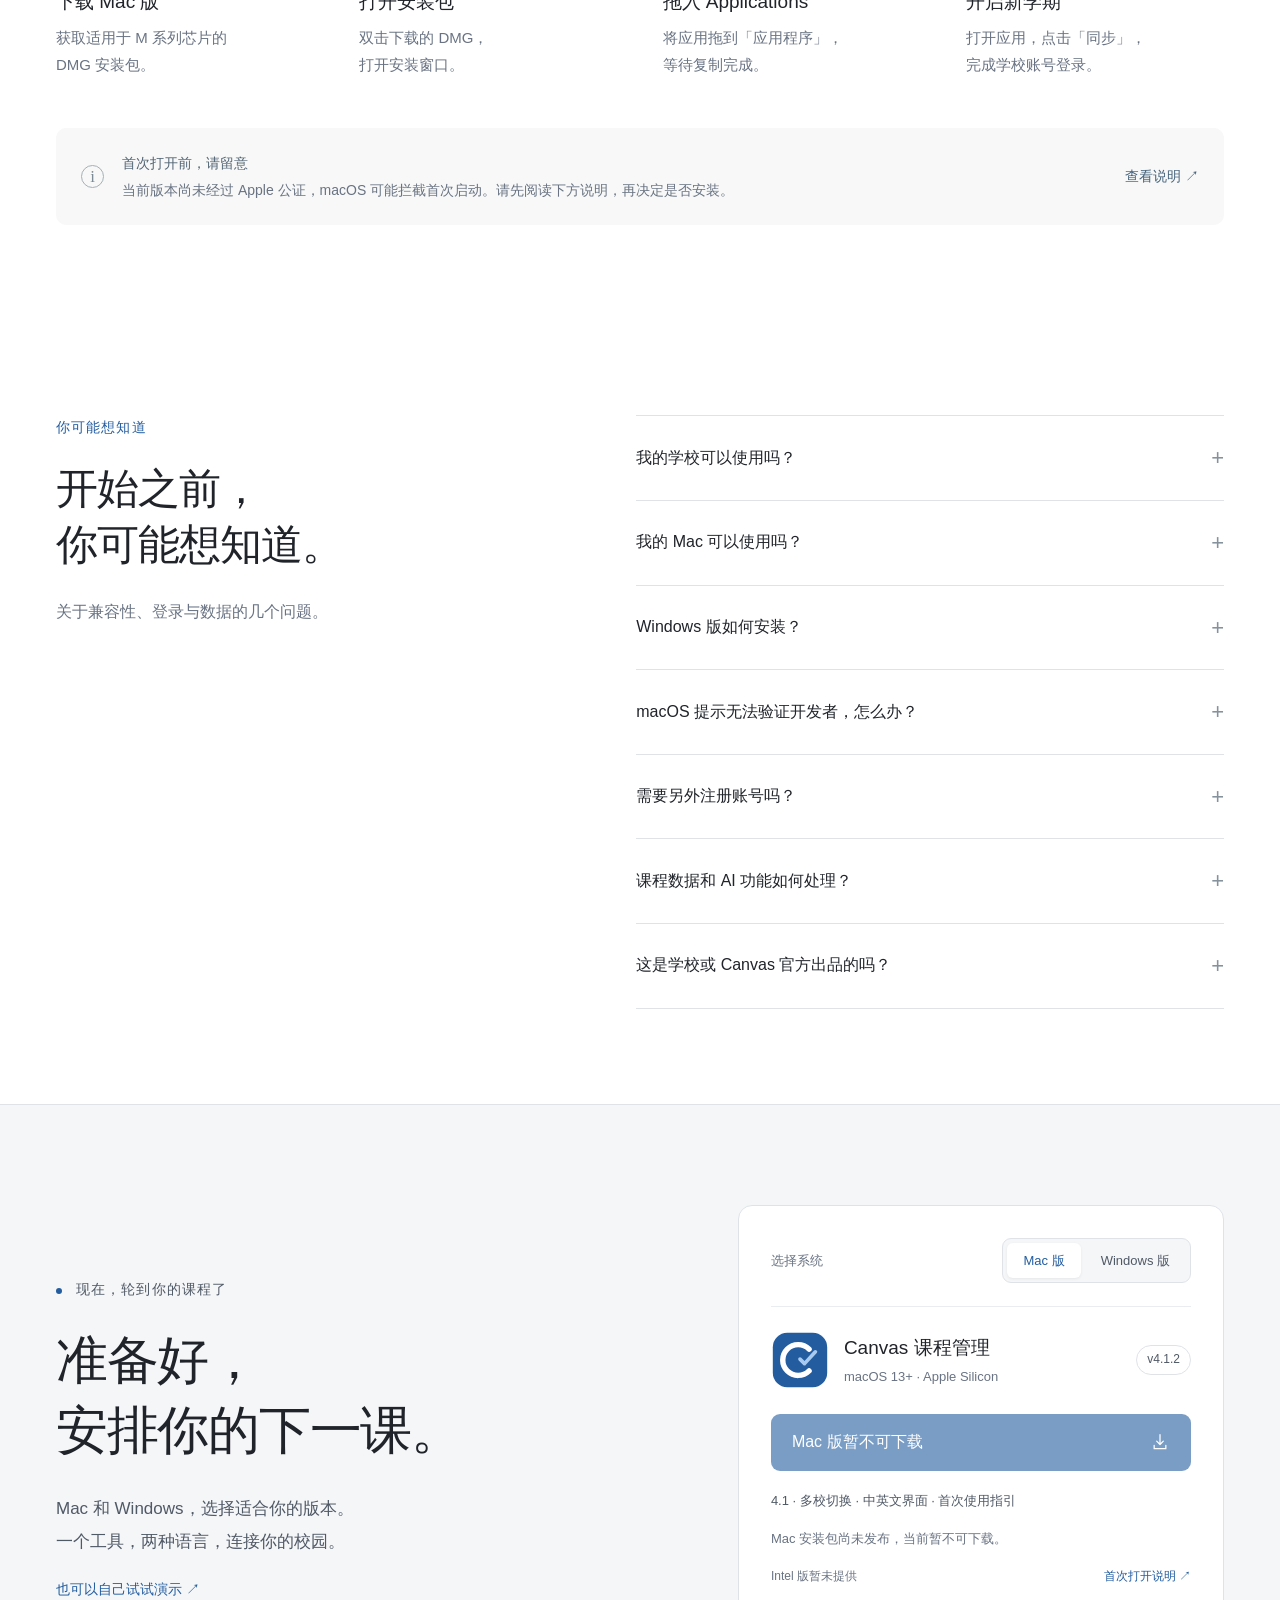
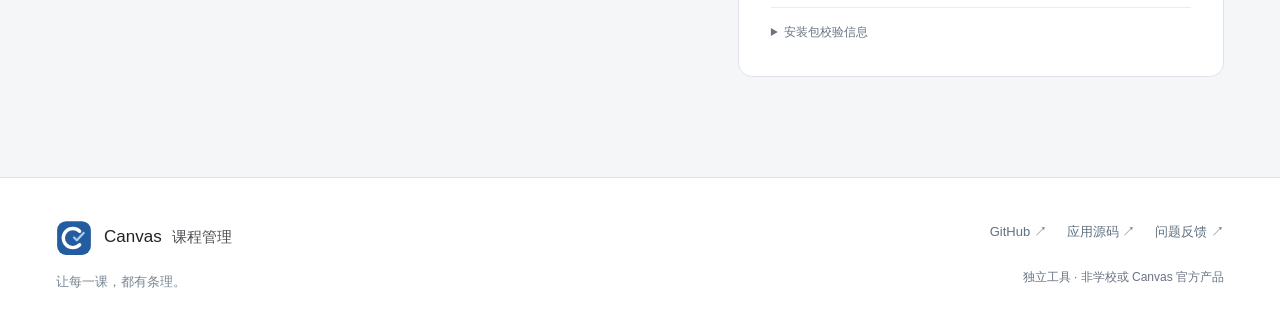
==== commit 34d996e1: "Replace pinned scroll tour with an open feature gallery and richer autonomous previews" ====
--- a/site/index.html
+++ b/site/index.html
@@ -7,9 +7,9 @@
   <meta name="theme-color" content="#ffffff">
   <title>Canvas 课程管理 · 让每一课，都有条理</title>
   <link rel="icon" href="assets/favicon.svg" type="image/svg+xml">
-  <link rel="stylesheet" href="styles.css?v=global-cards-1">
+  <link rel="stylesheet" href="styles.css?v=open-gallery-1">
   <script src="locales.js?v=4.1.0" defer></script>
-  <script src="site.js?v=global-cards-1" defer></script>
+  <script src="site.js?v=open-gallery-1" defer></script>
 </head>
 <body>
   <a class="skip-link" href="#main">跳到主要内容</a>
@@ -48,40 +48,7 @@
       <p class="school-status">11 所大学的 Canvas 预设，覆盖六大洲。入口已依据学校官方资料核实；NUS 已有用户反馈登录与功能正常。各校的账号访问、MFA 与 API 权限仍需分别验证。</p>
     </section>
 
-    <section class="course-story" id="features" aria-labelledby="features-title">
-      <div class="story-intro wrap"><p class="eyebrow dark-eyebrow">从同步开始</p><h2 id="features-title">一天的安排，<br>从这里清楚起来。</h2><p>跟着往下看，你的课程会怎样整理好。</p></div>
-      <div class="story-layout wrap">
-        <div class="story-chapters">
-          <article class="story-chapter" data-story="sync" id="story-sync">
-            <div class="chapter-copy"><p class="chapter-label">先同步</p><h3>把课程，带到桌面。</h3><p>首次打开，跟随指引选择语言和学校，再登录学校账号。课程、作业、公告和课件，会一起同步过来。</p><span class="chapter-note">学校账号登录 · 课程信息自动整理</span></div>
-          </article>
-          <article class="story-chapter" data-story="home" id="story-home">
-            <div class="chapter-copy"><p class="chapter-label">全部课程</p><h3>这周忙不忙，一眼就知道。</h3><p>先看最近一项截止，再看未来 30 天。不同课程用不同颜色，哪天要交什么，都放在一张月历里。</p><span class="chapter-note">下一项截止 · 30 天月历</span></div>
-          </article>
-          <article class="story-chapter" data-story="overview" id="story-overview">
-            <div class="chapter-copy"><p class="chapter-label">进入一门课</p><h3>一门课的事，都在这儿。</h3><p>点进课程，作业、公告、课件，三块看板一起呈现；启用 AI 插件后，还能查看课程结构分析。接下来，逐个看看。</p><span class="chapter-note">基础三块看板 · AI 按需开启</span></div>
-          </article>
-          <article class="story-chapter" data-story="assignments" id="story-assignments">
-            <div class="chapter-copy"><p class="chapter-label">作业看板</p><h3>下一份作业，从这里开始。</h3><p>什么时候交、要做什么，打开作业就能看。需要一点思路时，还能让 AI 帮你理解要求、拆出步骤。</p><span class="chapter-note">查看作业要求 · 梳理完成思路</span></div>
-          </article>
-          <article class="story-chapter" data-story="announcements" id="story-announcements">
-            <div class="chapter-copy"><p class="chapter-label">公告看板</p><h3>老师的新消息，别错过。</h3><p>本周怎么上课、项目有什么变化，按时间整理。找一条公告，不用再翻一遍整门课。</p><span class="chapter-note">课程通知 · 公告详情</span></div>
-          </article>
-          <article class="story-chapter" data-story="files" id="story-files">
-            <div class="chapter-copy"><p class="chapter-label">课件看板</p><h3>上课要用的，随手就找到。</h3><p>讲义、阅读材料和课堂文件，按课程放好。可以批量下载到电脑，之后用起来更顺手。</p><span class="chapter-note">按课整理 · 批量下载</span></div>
-          </article>
-          <article class="story-chapter" data-story="analysis" id="story-analysis">
-            <div class="chapter-copy"><p class="chapter-label">课程结构分析</p><h3>先有方向，再慢慢学。</h3><p>让 AI 帮你读课程资料，整理课程结构、评分构成与学习建议。面对一门新课，先知道从哪里着手。</p><span class="chapter-note">课程导学 · 学习建议</span></div>
-          </article>
-        </div>
-        <div class="story-stage">
-          <div class="story-window"><div class="window-chrome"><div class="traffic-lights" aria-hidden="true"><i></i><i></i><i></i></div><span>Canvas 课程管理</span></div><div class="story-viewport"><iframe id="story-demo" src="demo/index.html?story=1" title="随页面滚动展示的应用流程（虚构演示）" tabindex="-1" inert loading="eager"></iframe></div></div>
-          <div class="story-caption"><span id="story-caption">把课程，带到桌面。</span><span>界面演示</span></div>
-          <div class="story-progress" aria-hidden="true"><span></span></div>
-          <div class="story-scroll-cue" role="img" aria-label="继续向下滚动"><svg viewBox="0 0 28 32" fill="none" aria-hidden="true"><path d="m6 8 8 8 8-8"/><path d="m6 16 8 8 8-8"/></svg></div>
-        </div>
-      </div>
-    </section>
+    <section class="feature-gallery section wrap" id="features" aria-labelledby="features-title"><div class="gallery-intro"><p class="eyebrow dark-eyebrow">每门课，都有自己的位置</p><h2 id="features-title">课程里的事，<br>一处，慢慢看清。</h2><p>同步、安排、准备下一课。每一项功能，都铺开给你看。</p></div><div class="feature-grid"><article class="feature-tile tile-sync" id="story-sync" data-motion-preview><div class="feature-copy"><p class="chapter-label">先同步</p><h3>把课程，带到桌面。</h3><p>首次打开，跟随指引选择语言和学校，再登录学校账号。课程、作业、公告和课件，会一起同步过来。</p><span class="chapter-note">学校账号登录 · 课程信息自动整理</span></div><button class="preview-pause" type="button" aria-label="暂停动画" aria-pressed="false">Ⅱ</button><div class="live-preview preview-sync" role="img" aria-label="虚构课程演示"><div class="mini-bar"><span class="mini-logo">C✓</span><b>连接你的校园</b><span class="mini-dots">•••</span></div><div class="sync-orbit"><span>Canvas</span><i></i><b>C✓</b></div><div class="sync-line"><span>课程同步</span><span>3 / 3</span></div><div class="sync-meter"><i></i></div><div class="sync-courses"><div class="sync-course" style="--i:0"><span class="course-square color-0">M</span><span><b>线性代数</b><small>MATH101</small></span><span class="sync-check">✓</span></div><div class="sync-course" style="--i:1"><span class="course-square color-1">C</span><span><b>计算机科学</b><small>CS102</small></span><span class="sync-check">✓</span></div><div class="sync-course" style="--i:2"><span class="course-square color-2">D</span><span><b>设计思维</b><small>DESIGN201</small></span><span class="sync-check">✓</span></div></div></div></article><article class="feature-tile tile-home" id="story-home" data-motion-preview><div class="feature-copy"><p class="chapter-label">全部课程</p><h3>这周忙不忙，一眼就知道。</h3><p>先看最近一项截止，再看未来 30 天。不同课程用不同颜色，哪天要交什么，都放在一张月历里。</p><span class="chapter-note">下一项截止 · 30 天月历</span></div><button class="preview-pause" type="button" aria-label="暂停动画" aria-pressed="false">Ⅱ</button><div class="live-preview preview-home" role="img" aria-label="虚构课程演示"><div class="mini-bar"><span class="mini-logo">C✓</span><b>全部课程</b><span class="mini-dots">•••</span></div><div class="deadline-preview"><span>下一项截止</span><strong>02 <small>天</small> 14 <small>时</small></strong><p>Problem set 02 <b>MATH101</b></p><div class="deadline-wave"></div></div><div class="mini-calendar"><div class="calendar-heading"><b>十月</b><span>‹　›</span></div><div class="calendar-week"><span>一</span><span>二</span><span>三</span><span>四</span><span>五</span><span>六</span><span>日</span></div><div class="calendar-grid"><span class="calendar-day " style="--i:1">1<i></i></span><span class="calendar-day " style="--i:2">2<i></i></span><span class="calendar-day " style="--i:0">3<i></i></span><span class="calendar-day " style="--i:1">4<i></i></span><span class="calendar-day " style="--i:2">5<i></i></span><span class="calendar-day " style="--i:0">6<i></i></span><span class="calendar-day " style="--i:1">7<i></i></span><span class="calendar-day has-task" style="--i:2">8<i></i></span><span class="calendar-day " style="--i:0">9<i></i></span><span class="calendar-day " style="--i:1">10<i></i></span><span class="calendar-day " style="--i:2">11<i></i></span><span class="calendar-day has-task" style="--i:0">12<i></i></span><span class="calendar-day " style="--i:1">13<i></i></span><span class="calendar-day " style="--i:2">14<i></i></span><span class="calendar-day " style="--i:0">15<i></i></span><span class="calendar-day has-task" style="--i:1">16<i></i></span><span class="calendar-day " style="--i:2">17<i></i></span><span class="calendar-day " style="--i:0">18<i></i></span><span class="calendar-day " style="--i:1">19<i></i></span><span class="calendar-day has-task" style="--i:2">20<i></i></span><span class="calendar-day " style="--i:0">21<i></i></span><span class="calendar-day " style="--i:1">22<i></i></span><span class="calendar-day " style="--i:2">23<i></i></span><span class="calendar-day has-task" style="--i:0">24<i></i></span><span class="calendar-day " style="--i:1">25<i></i></span><span class="calendar-day " style="--i:2">26<i></i></span><span class="calendar-day " style="--i:0">27<i></i></span><span class="calendar-day " style="--i:1">28<i></i></span></div></div></div></article><article class="feature-tile tile-overview" id="story-overview" data-motion-preview><div class="feature-copy"><p class="chapter-label">进入一门课</p><h3>一门课的事，都在这儿。</h3><p>点进课程，作业、公告、课件，三块看板一起呈现；启用 AI 插件后，还能查看课程结构分析。接下来，逐个看看。</p><span class="chapter-note">基础三块看板 · AI 按需开启</span></div><button class="preview-pause" type="button" aria-label="暂停动画" aria-pressed="false">Ⅱ</button><div class="live-preview preview-overview" role="img" aria-label="虚构课程演示"><div class="mini-bar"><span class="mini-logo">C✓</span><b>MATH101 · 线性代数</b><span class="mini-dots">•••</span></div><div class="mini-board-grid"><div class="mini-board" style="--i:0"><span class="board-icon">☑</span><b>作业</b><small>3 项待办</small><div class="board-skeleton"><i></i><i></i><i></i></div></div><div class="mini-board" style="--i:1"><span class="board-icon">◉</span><b>公告</b><small>2 条新消息</small><div class="board-skeleton"><i></i><i></i><i></i></div></div><div class="mini-board" style="--i:2"><span class="board-icon">▤</span><b>课件</b><small>12 份资料</small><div class="board-skeleton"><i></i><i></i><i></i></div></div></div></div></article><article class="feature-tile tile-assignments" id="story-assignments" data-motion-preview><div class="feature-copy"><p class="chapter-label">作业看板</p><h3>下一份作业，从这里开始。</h3><p>什么时候交、要做什么，打开作业就能看。需要一点思路时，还能让 AI 帮你理解要求、拆出步骤。</p><span class="chapter-note">查看作业要求 · 梳理完成思路</span></div><button class="preview-pause" type="button" aria-label="暂停动画" aria-pressed="false">Ⅱ</button><div class="live-preview preview-assignments" role="img" aria-label="虚构课程演示"><div class="mini-bar"><span class="mini-logo">C✓</span><b>待办与截止</b><span class="mini-dots">•••</span></div><div class="mini-task-list"><div class="mini-task" style="--i:0"><span class="task-checkbox"></span><div><b>Problem set 02</b><small>MATH101</small></div><em>2 天</em></div><div class="mini-task" style="--i:1"><span class="task-checkbox"></span><div><b>Reading response</b><small>CS102</small></div><em>周五</em></div><div class="mini-task" style="--i:2"><span class="task-checkbox"></span><div><b>Project proposal</b><small>DESIGN201</small></div><em>下周</em></div></div><div class="mini-helper"><span>✦</span>理解要求，再开始动手。<i></i></div></div></article><article class="feature-tile tile-announcements" id="story-announcements" data-motion-preview><div class="feature-copy"><p class="chapter-label">公告看板</p><h3>老师的新消息，别错过。</h3><p>本周怎么上课、项目有什么变化，按时间整理。找一条公告，不用再翻一遍整门课。</p><span class="chapter-note">课程通知 · 公告详情</span></div><button class="preview-pause" type="button" aria-label="暂停动画" aria-pressed="false">Ⅱ</button><div class="live-preview preview-announcements" role="img" aria-label="虚构课程演示"><div class="mini-bar"><span class="mini-logo">C✓</span><b>课程新消息</b><span class="mini-dots">•••</span></div><div class="mini-notifications"><div class="mini-notification" style="--i:0"><span class="notice-avatar">M</span><div><small>MATH101 · 09:41</small><b>本周练习已更新</b><p>新增两道特征值练习。</p></div><i></i></div><div class="mini-notification" style="--i:1"><span class="notice-avatar">C</span><div><small>CS102 · 08:30</small><b>课堂安排</b><p>周五课堂讨论项目进度。</p></div><i></i></div><div class="mini-notification" style="--i:2"><span class="notice-avatar">D</span><div><small>DESIGN201 · 昨天</small><b>项目资料</b><p>阅读材料已放入课件。</p></div><i></i></div></div></div></article><article class="feature-tile tile-files" id="story-files" data-motion-preview><div class="feature-copy"><p class="chapter-label">课件看板</p><h3>上课要用的，随手就找到。</h3><p>讲义、阅读材料和课堂文件，按课程放好。可以批量下载到电脑，之后用起来更顺手。</p><span class="chapter-note">按课整理 · 批量下载</span></div><button class="preview-pause" type="button" aria-label="暂停动画" aria-pressed="false">Ⅱ</button><div class="live-preview preview-files" role="img" aria-label="虚构课程演示"><div class="mini-bar"><span class="mini-logo">C✓</span><b>课件下载</b><span class="mini-dots">•••</span></div><div class="mini-files"><div class="mini-file" style="--i:0"><span class="file-badge">PDF</span><div><b>Lecture 05.pdf</b><small>2.4 MB</small><div class="file-progress"><i></i></div></div><span class="file-done">↓</span></div><div class="mini-file" style="--i:1"><span class="file-badge">PDF</span><div><b>Reading notes.pdf</b><small>860 KB</small><div class="file-progress"><i></i></div></div><span class="file-done">↓</span></div><div class="mini-file" style="--i:2"><span class="file-badge">ZIP</span><div><b>Project files.zip</b><small>8.1 MB</small><div class="file-progress"><i></i></div></div><span class="file-done">↓</span></div></div><p class="mini-local">↳ 保存到你选择的本地文件夹</p></div></article><article class="feature-tile tile-analysis" id="story-analysis" data-motion-preview><div class="feature-copy"><p class="chapter-label">课程结构分析</p><h3>先有方向，再慢慢学。</h3><p>让 AI 帮你读课程资料，整理课程结构、评分构成与学习建议。面对一门新课，先知道从哪里着手。</p><span class="chapter-note">课程导学 · 学习建议</span></div><button class="preview-pause" type="button" aria-label="暂停动画" aria-pressed="false">Ⅱ</button><div class="live-preview preview-analysis" role="img" aria-label="虚构课程演示"><div class="mini-bar"><span class="mini-logo">C✓</span><b>AI · 课程结构分析</b><span class="mini-dots">•••</span></div><div class="analysis-report"><div><span class="report-label">MATH101</span><h4>从概念，走向应用。</h4><p class="report-type">向量空间 → 线性映射 → 特征值 → 实际问题</p><svg class="learning-graph" viewBox="0 0 540 210" fill="none" aria-hidden="true"><path class="graph-link" d="M65 105H170M230 105H335M395 105H490M200 85V45H350V85M200 125V170H350V125"/><g class="graph-node"><circle cx="65" cy="105" r="25"/><circle cx="200" cy="105" r="30"/><circle cx="365" cy="105" r="30"/><circle cx="490" cy="105" r="25"/></g><g fill="#245f9e" font-family="system-ui" font-size="13" text-anchor="middle"><text x="65" y="110">01</text><text x="200" y="110">02</text><text x="365" y="110">03</text><text x="490" y="110">04</text></g><circle class="graph-packet" r="5" cx="65" cy="105"/></svg></div><div class="report-outline"><p style="--i:0"><span>01</span><b>课程结构</b><i></i></p><p style="--i:1"><span>02</span><b>评分构成</b><i></i></p><p style="--i:2"><span>03</span><b>学习建议</b><i></i></p></div></div></div></article></div><p class="gallery-note">虚构课程与界面演示 · AI 功能需启用可选插件</p></section>
 
     <section id="feature-previews" class="motion-cards wrap" aria-label="动态功能演示">
       <article class="motion-card"><div class="motion-card-heading"><h2>需要的功能，自己选择。</h2><p>AI、小组件与皮肤按需启用。保留熟悉的课程管理，只加上你需要的功能。</p><button class="preview-pause" type="button" aria-label="暂停动画" aria-pressed="false">Ⅱ</button></div><div class="card-scroll-viewport"><div class="card-scroll-track"><div class="card-scroll-set"><div class="plugin-preview-row"><span class="plugin-preview-icon">AI</span><div><strong>AI 助手</strong><small>默认关闭</small></div><span class="plugin-preview-mark">＋</span></div><div class="plugin-preview-row"><span class="plugin-preview-icon">W</span><div><strong>Mac 系统小组件</strong><small>未来七天作业</small></div><span class="plugin-preview-mark">＋</span></div><div class="plugin-preview-row"><span class="plugin-preview-icon">C</span><div><strong>基础外观</strong><small>开箱即用</small></div><span class="plugin-preview-mark">＋</span></div><div class="plugin-preview-row"><span class="plugin-preview-icon">H</span><div><strong>HKUST 皮肤</strong><small>按需安装</small></div><span class="plugin-preview-mark">＋</span></div><div class="plugin-preview-row"><span class="plugin-preview-icon">A</span><div><strong>Claude 皮肤</strong><small>按需安装</small></div><span class="plugin-preview-mark">＋</span></div><div class="plugin-preview-row"><span class="plugin-preview-icon">G</span><div><strong>ChatGPT 皮肤</strong><small>按需安装</small></div><span class="plugin-preview-mark">＋</span></div></div><div class="card-scroll-set" aria-hidden="true"><div class="plugin-preview-row"><span class="plugin-preview-icon">AI</span><div><strong>AI 助手</strong><small>默认关闭</small></div><span class="plugin-preview-mark">＋</span></div><div class="plugin-preview-row"><span class="plugin-preview-icon">W</span><div><strong>Mac 系统小组件</strong><small>未来七天作业</small></div><span class="plugin-preview-mark">＋</span></div><div class="plugin-preview-row"><span class="plugin-preview-icon">C</span><div><strong>基础外观</strong><small>开箱即用</small></div><span class="plugin-preview-mark">＋</span></div><div class="plugin-preview-row"><span class="plugin-preview-icon">H</span><div><strong>HKUST 皮肤</strong><small>按需安装</small></div><span class="plugin-preview-mark">＋</span></div><div class="plugin-preview-row"><span class="plugin-preview-icon">A</span><div><strong>Claude 皮肤</strong><small>按需安装</small></div><span class="plugin-preview-mark">＋</span></div><div class="plugin-preview-row"><span class="plugin-preview-icon">G</span><div><strong>ChatGPT 皮肤</strong><small>按需安装</small></div><span class="plugin-preview-mark">＋</span></div></div></div></div></article>
@@ -95,14 +62,7 @@
 
     <section class="ai-story" id="ai" aria-labelledby="ai-title">
       <div class="ai-intro wrap"><p class="eyebrow dark-eyebrow">还有一种更顺手的方式</p><h2 id="ai-title">问你的 AI，<br>作业就清楚了。</h2><p>通过 MCP 服务连接后，Codex 等支持接入的 AI，<br>就能直接帮你获取课程和作业。省去来回复制，也不用逐门翻找。</p></div>
-      <div class="ai-layout wrap">
-        <div class="ai-chapters">
-          <article data-ai-step="0" id="ai-question"><div><p class="chapter-label">你只需问一句</p><h3>“七天内有什么作业？”</h3><p>像平时聊天一样，告诉 AI 你想知道什么。</p></div></article>
-          <article data-ai-step="1" id="ai-query"><div><p class="chapter-label">AI 帮你查</p><h3>课程里的事，<br>它能帮你找到。</h3><p>AI 通过 MCP 服务读取最近同步的课程信息，找出接下来要交的作业。</p></div></article>
-          <article data-ai-step="2" id="ai-answer"><div><p class="chapter-label">回答回到聊天里</p><h3>先做哪一项，<br>心里有数了。</h3><p>按截止时间列清楚课程和作业。还想了解要求？接着问就好。</p></div></article>
-        </div>
-        <figure class="ai-figure"><div class="ai-picture"><img src="assets/ai-homework.svg" width="1200" height="850" alt="交互示意：用户问七天内有什么作业，AI 通过 MCP 服务查询，回答三项作业及其截止时间。"></div><figcaption>虚构交互示意 · 首次连接需设置 · 信息以最近一次同步为准</figcaption></figure>
-      </div>
+<div class="mcp-showcase wrap" data-motion-preview><div class="mcp-steps"><article><span>01</span><div><h3>像聊天一样问</h3><p>直接问课程、作业与截止时间。</p></div></article><article><span>02</span><div><h3>从本机课程里查</h3><p>MCP 读取最近一次同步的课程缓存。</p></div></article><article><span>03</span><div><h3>接着安排下一步</h3><p>继续追问要求，确定先做哪一项。</p></div></article></div><div class="mcp-conversation"><button class="preview-pause" type="button" aria-label="暂停动画" aria-pressed="false">Ⅱ</button><div class="conversation-title"><span class="mini-logo">C✓</span>Canvas + MCP <span class="conversation-status">● 本机课程缓存</span></div><div class="live-preview conversation-preview"><div class="conversation-line conversation-0" style="--i:0"><span>你</span><p>七天内有什么作业？</p></div><div class="conversation-line conversation-1" style="--i:1"><span>Canvas MCP</span><p>读取本机最近同步的课程</p></div><div class="conversation-line conversation-2" style="--i:2"><span>AI</span><p>MATH101 · Problem set 02<br>CS102 · Reading response<br>DESIGN201 · Project proposal</p></div></div><p class="conversation-note">虚构交互演示 · MCP 服务需单独连接</p></div></div>
       <div class="ai-setup wrap"><details><summary>怎样让我的 AI 帮忙查作业？<span aria-hidden="true">+</span></summary><div class="answer"><p>先安装 Canvas 课程管理，登录并同步课程。按连接说明完成一次 MCP 服务配置，再把它连接到支持接入的 AI，就可以直接在聊天里查询。</p><p>Codex 已完成连接测试。其他 AI 能否接入，取决于它是否支持自定义 MCP 服务。查询已同步的信息时，读取的是本机课程缓存；需要重新同步时，保持桌面应用运行。</p><a href="https://gitee.com/xxouyang123/hkustgz_diy_canvas/blob/master/mcp-server/README.md" target="_blank" rel="noopener noreferrer">查看连接说明 ↗</a></div></details></div>
     </section>
 
--- a/site/styles.css
+++ b/site/styles.css
@@ -2,17 +2,15 @@
 *{box-sizing:border-box}html{scroll-padding-top:90px}body{margin:0;background:var(--paper);color:var(--ink);font-family:var(--body);font-size:16px;line-height:1.8;-webkit-font-smoothing:antialiased}a{color:inherit;text-decoration:none}button{font:inherit;color:inherit;cursor:pointer}button,a{-webkit-tap-highlight-color:transparent}button:focus-visible,a:focus-visible,summary:focus-visible{outline:3px solid #235da0;outline-offset:5px}::selection{background:#e8eef7}.wrap{width:min(1440px,calc(100% - 112px));margin-inline:auto}.skip-link{position:fixed;top:-80px;left:20px;padding:12px;background:white;z-index:200}.skip-link:focus{top:15px}h1,h2,h3,p{margin-top:0}h1,h2,h3{font-family:var(--heading);font-weight:500;letter-spacing:-.025em;line-height:1.35}h2{font-size:clamp(40px,4.1vw,60px);margin-bottom:24px}h3{font-size:clamp(30px,2.7vw,40px)}.eyebrow{font-size:14px;font-weight:400;letter-spacing:.08em;color:#d0d8df;margin-bottom:20px}.dark-eyebrow{color:#235da0}.status-dot{display:inline-block;width:6px;height:6px;background:var(--gold);border-radius:50%;margin-right:9px}
 .site-header{height:82px;position:absolute;top:0;left:0;right:0;z-index:20;display:flex;align-items:center;justify-content:space-between;padding:0 max(56px,calc((100vw - 1440px)/2));border-bottom:1px solid #ffffff1b;color:white}.brand{display:flex;align-items:center;gap:12px;font-size:17px;font-weight:500;white-space:nowrap}.brand b{font-size:15px;font-weight:400;margin-left:6px;opacity:.8}.brand-mark{display:block;width:36px;height:36px;object-fit:contain;border-radius:9px}.site-header nav{display:flex;gap:32px;font-size:14px;color:#d2dce5}.site-header a:hover{color:#f2d69a}.nav-download{font-size:14px;padding:7px 15px;border:1px solid #ffffff42;border-radius:25px}.nav-download>span:last-child{margin-left:8px;color:var(--gold)}
 .hero{position:relative;overflow:hidden;color:white;background:#0b2442;min-height:100svh}.hero-inner{position:relative;display:grid;grid-template-columns:.78fr 1.22fr;gap:65px;align-items:center;min-height:calc(100svh - 88px);padding-block:166px 86px}.hero-copy h1{font-size:clamp(52px,4.7vw,74px);margin:0 0 28px;line-height:1.35;white-space:nowrap;letter-spacing:-.025em}.gold-word{color:#f2d18d}.hero-description{font-size:18px;line-height:2;color:#c4d0da;font-weight:400}.hero-scroll{margin-top:48px;font-size:15px;color:#e5cf9f;display:flex;align-items:center;gap:18px}.hero-scroll>span{font-size:25px;animation:scroll-hint 2.5s ease-in-out infinite}.hero-footnote{font-size:13px;color:#9fb1c3;margin-top:40px;margin-bottom:0}.hero-bottom{position:relative;display:flex;justify-content:space-between;border-top:1px solid #ffffff20;padding-block:26px;color:#aabacb;font-size:13px}.hero-bottom>span:last-child{color:#d2dce5}.hero-bottom>span:last-child>span{padding-left:15px;color:var(--gold)}@keyframes scroll-hint{0%,100%{transform:translateY(0)}50%{transform:translateY(7px)}}
-.product-stage{min-width:0}.product-window,.story-window{overflow:hidden;background:#edf2f5;border:1px solid #cdd6df;border-radius:12px;box-shadow:0 22px 70px #081a3226}.product-window{box-shadow:0 30px 90px #0005;border-color:#a8bec760}.window-chrome{height:34px;display:flex;align-items:center;justify-content:center;position:relative;background:#f3f5f7;border-bottom:1px solid #d4dce4;color:#78818d;font-size:11px}.traffic-lights{position:absolute;left:13px;display:flex;gap:6px}.traffic-lights i{width:8px;height:8px;border-radius:50%;background:#ec6c66}.traffic-lights i:nth-child(2){background:#e8bc57}.traffic-lights i:nth-child(3){background:#63ba6b}.demo-viewport,.story-viewport{width:100%;aspect-ratio:1180/800;position:relative;overflow:hidden}.demo-viewport iframe,.story-viewport iframe{position:absolute;top:0;left:0;border:0;width:1180px;height:800px;transform:scale(var(--demo-scale,.6));transform-origin:top left;pointer-events:none}.story-viewport iframe{opacity:1;transition:opacity 180ms ease}.story-viewport iframe.is-switching{opacity:0}.preview-caption{font-size:12px;color:#a5b6c6;margin:19px 0 0;text-align:center}
-.course-story{padding-top:112px;background:var(--paper)}.story-intro{padding-bottom:30px}.story-intro>p:last-child,.ai-intro>p:last-child{color:var(--muted);font-size:18px;line-height:1.9}.story-layout{display:grid;grid-template-columns:310px minmax(0,1fr);gap:70px;position:relative}.story-chapters{min-width:0}.story-chapter{min-height:82svh;display:flex;align-items:center;scroll-margin-top:140px}.story-chapter:last-child{min-height:95svh}.chapter-copy{padding-block:40px;transition:opacity .5s ease,transform .65s var(--ease)}.chapter-label{font-size:14px;color:#235da0;margin:0 0 23px;letter-spacing:.06em}.chapter-copy h3{margin-bottom:25px}.chapter-copy>p:not(.chapter-label){font-size:17px;line-height:1.95;color:var(--muted);margin-bottom:28px}.chapter-note{display:block;font-size:13px;color:#8f979c;padding-top:19px;border-top:1px solid #dbdedf}.story-stage{position:sticky;top:var(--stage-top,85px);align-self:start;justify-self:center;width:100%;margin-top:80px;margin-bottom:80px;min-width:0}.story-caption{margin-top:20px;display:flex;align-items:center;justify-content:space-between;gap:20px;font-size:14px;color:#586776}.story-caption>span:last-child{font-size:12px;color:#929ba3}.story-progress{height:2px;margin-top:15px;background:#e1e3e3;overflow:hidden}.story-progress>span{display:block;height:100%;width:var(--story-progress,0%);background:#235da0;transition:width .4s}.story-enhanced .story-chapter:not(.is-current) .chapter-copy{opacity:.38;transform:translateY(18px)}.story-enhanced .story-chapter.is-current .chapter-copy{opacity:1;transform:none}
-.ai-story{padding:110px 0 75px;background:#f5f6f8;border-top:1px solid #e7e9e8}.ai-intro{max-width:1440px}.ai-layout{display:grid;grid-template-columns:310px minmax(0,1fr);gap:70px}.ai-chapters>article{display:flex;align-items:center;min-height:64svh}.ai-chapters>article:last-child{min-height:90svh}.ai-chapters h3{font-size:34px;margin-bottom:24px}.ai-chapters article p:not(.chapter-label){font-size:17px;line-height:1.95;color:var(--muted)}.ai-chapters article>div{transition:opacity .5s,transform .65s var(--ease)}.story-enhanced .ai-chapters>article:not(.is-current)>div{opacity:.38;transform:translateY(18px)}.ai-figure{position:sticky;top:var(--stage-top,65px);align-self:start;justify-self:center;width:100%;margin:75px 0 80px;min-width:0}.ai-picture{border-radius:14px;overflow:hidden;background:#fbfaf7;box-shadow:0 18px 65px #10243b0b}.ai-picture img{display:block;width:100%;height:auto}.ai-figure figcaption{font-size:12px;color:#7d858b;text-align:center;margin-top:18px}.ai-setup details{max-width:880px;margin-left:auto;padding-block:10px;border-top:1px solid #d6dcdf}.ai-setup summary{font-size:16px;cursor:pointer;padding-block:18px;display:flex;justify-content:space-between;list-style:none}.ai-setup summary::-webkit-details-marker{display:none}.ai-setup .answer{font-size:15px;max-width:740px}.answer a{color:#35668b;text-decoration:underline;text-underline-offset:3px}
+.product-stage{min-width:0}.product-window{overflow:hidden;background:#edf2f5;border:1px solid #cdd6df;border-radius:12px;box-shadow:0 22px 70px #081a3226}.product-window{box-shadow:0 30px 90px #0005;border-color:#a8bec760}.window-chrome{height:34px;display:flex;align-items:center;justify-content:center;position:relative;background:#f3f5f7;border-bottom:1px solid #d4dce4;color:#78818d;font-size:11px}.traffic-lights{position:absolute;left:13px;display:flex;gap:6px}.traffic-lights i{width:8px;height:8px;border-radius:50%;background:#ec6c66}.traffic-lights i:nth-child(2){background:#e8bc57}.traffic-lights i:nth-child(3){background:#63ba6b}.demo-viewport{width:100%;aspect-ratio:1180/800;position:relative;overflow:hidden}.demo-viewport iframe{position:absolute;top:0;left:0;border:0;width:1180px;height:800px;transform:scale(var(--demo-scale,.6));transform-origin:top left;pointer-events:none}.preview-caption{font-size:12px;color:#a5b6c6;margin:19px 0 0;text-align:center}.ai-intro>p:last-child{color:var(--muted);font-size:18px;line-height:1.9}.chapter-copy{padding-block:40px;transition:opacity .5s ease,transform .65s var(--ease)}.chapter-label{font-size:14px;color:#235da0;margin:0 0 23px;letter-spacing:.06em}.chapter-copy h3{margin-bottom:25px}.chapter-copy>p:not(.chapter-label){font-size:17px;line-height:1.95;color:var(--muted);margin-bottom:28px}.chapter-note{display:block;font-size:13px;color:#8f979c;padding-top:19px;border-top:1px solid #dbdedf}
+.ai-story{padding:110px 0 75px;background:#f5f6f8;border-top:1px solid #e7e9e8}.ai-intro{max-width:1440px}.ai-setup details{max-width:880px;margin-left:auto;padding-block:10px;border-top:1px solid #d6dcdf}.ai-setup summary{font-size:16px;cursor:pointer;padding-block:18px;display:flex;justify-content:space-between;list-style:none}.ai-setup summary::-webkit-details-marker{display:none}.ai-setup .answer{font-size:15px;max-width:740px}.answer a{color:#35668b;text-decoration:underline;text-underline-offset:3px}
 .section{padding-block:95px}.install-section{background:#fff}.install-heading{display:flex;justify-content:space-between;align-items:end;gap:50px;margin-bottom:48px}.install-heading h2{font-size:44px;margin-bottom:0}.install-heading>p{color:var(--muted);font-size:16px;margin-bottom:8px}.install-steps{list-style:none;padding:0;margin:0;display:grid;grid-template-columns:repeat(4,1fr);gap:45px}.step-index{color:#697383;font-size:14px}.step-symbol{font-size:36px;height:68px;display:flex;align-items:center;color:#526f85;margin:18px 0 20px}.drag-symbol{gap:16px}.drag-symbol>span{display:grid;place-items:center;height:42px;width:42px;border-radius:9px;background:#eef3f6;font-size:25px}.drag-symbol>b{font-size:22px;font-weight:400;color:#a1b0bb}.install-steps h3{font-family:var(--body);font-size:19px;font-weight:500;margin-bottom:10px;letter-spacing:0}.install-steps p{font-size:15px;color:var(--muted);white-space:pre-line;margin-bottom:0}.install-notice{margin-top:50px;padding:22px 25px;background:#f7f8f7;border-radius:10px;display:flex;align-items:center;gap:18px}.notice-icon{border:1px solid #a6b0b7;border-radius:50%;width:23px;height:23px;line-height:21px;text-align:center;flex-shrink:0;color:#7c8a95;font:17px/21px Georgia,serif}.install-notice p{font-size:14px;color:var(--muted);margin:0;flex:1;line-height:1.9}.install-notice strong{font-weight:500;color:#536575}.install-notice a{font-size:14px;white-space:nowrap;color:#46637d}#install-compatibility{white-space:pre-line}
 .faq-section{display:grid;grid-template-columns:1fr 1.25fr;gap:110px}.faq-intro h2{font-size:42px}.faq-intro>p{color:var(--muted);font-size:16px}.faq-list details{border-bottom:1px solid var(--line)}.faq-list details:first-child{border-top:1px solid var(--line)}.faq-list summary{display:flex;justify-content:space-between;align-items:center;gap:15px;padding-block:22px;cursor:pointer;list-style:none;font-size:16px}.faq-list summary::-webkit-details-marker{display:none}.faq-list summary>span,.ai-setup summary>span{color:#85919b;font-size:22px;font-weight:300;transition:transform .2s}details[open]>summary>span{transform:rotate(45deg)}.answer{font-size:15px;color:#687682;padding:0 10px 22px 0;line-height:1.95}.answer p{margin-bottom:13px}
 .download-section{background:var(--navy);color:#fff}.download-inner{display:grid;grid-template-columns:1fr .85fr;gap:110px;align-items:center;padding-block:100px}.download-copy h2{font-size:58px;color:#f8f6ef;margin-top:22px;margin-bottom:27px}.download-copy p{font-size:17px;line-height:1.95;color:#b7c6d5}.text-button{border:0;background:none;padding:0;color:#dfc58d;font-size:14px}.text-button:hover{text-decoration:underline}.download-panel{border:1px solid #ffffff26;padding:32px;border-radius:16px;background:#ffffff06}.download-app{display:flex;align-items:center;gap:15px;margin-bottom:25px}.download-app>img{border-radius:13px}.download-app>div{flex:1;min-width:0}.download-app strong{font-size:19px;font-weight:500;display:block}.download-app>div>span{font-size:13px;color:#a8bbcf;display:block}.version-pill{border:1px solid #ffffff26;padding:3px 10px;border-radius:20px;color:#cbd6e2;font-size:12px}.button{display:inline-flex;align-items:center;justify-content:center;gap:12px;padding:14px 21px;min-height:50px;border:0;border-radius:9px;font-size:16px;font-weight:500;transition:background .2s,box-shadow .2s}.button-gold{background:#e8c67c;color:#182f46}.button-gold:hover{background:#f1d79d}.button svg{width:20px;height:20px;fill:none;stroke:currentColor;stroke-width:1.5;stroke-linejoin:round;stroke-linecap:round}.download-wide{width:100%;justify-content:space-between}.button[aria-disabled="true"]{opacity:.6;cursor:not-allowed}.package-detail{font-size:13px;color:#b0c0d1;margin:15px 0}.package-line{display:flex;justify-content:space-between;gap:12px;flex-wrap:wrap;font-size:12px;color:#8da4bc}.package-line a{color:#c6d1db}.checksum{margin-top:20px;color:#9eb0c3;border-top:1px solid #ffffff16;font-size:12px}.checksum summary{padding-top:14px;cursor:pointer}.checksum code{display:block;white-space:pre-wrap;overflow-wrap:anywhere;font-size:11px;padding-top:12px}.platform-choice{display:flex;align-items:center;gap:12px;flex-wrap:wrap}.platform-caption{font-size:13px;color:#b8c5d2}.platform-switch{display:inline-flex;gap:4px;padding:4px;border:1px solid #ffffff26;border-radius:25px}.platform-switch button{padding:6px 16px;border:0;border-radius:20px;color:#b3c4d4;background:transparent;font-size:13px}.platform-switch button[aria-pressed="true"]{color:#f5ddb0;background:#ffffff13}.platform-switch button:hover{background:#ffffff0c}.panel-platform-choice{justify-content:space-between;margin-bottom:24px;padding-bottom:23px;border-bottom:1px solid #ffffff15}
 .site-footer{display:flex;justify-content:space-between;gap:60px;padding-block:42px}.footer-brand .brand-mark{background:#23476a}.footer-brand .brand-mark>span{border:2px solid var(--paper);width:9px;height:9px}.site-footer p{font-size:13px;color:#7a8792;margin:14px 0 0}.footer-links{display:flex;justify-content:end;gap:20px;flex-wrap:wrap;max-width:680px;font-size:13px;color:#61717f}.footer-links>span{flex-basis:100%;font-size:12px;text-align:right;color:#929aa1}.footer-links a:hover{text-decoration:underline}.photo-credit{max-width:620px}dialog{border:1px solid #d0d9df;padding:0;border-radius:13px;width:min(1380px,calc(100vw - 65px));height:min(860px,calc(100dvh - 65px));overflow:hidden;background:#eff3f6}dialog::backdrop{background:#071b32b3;backdrop-filter:blur(7px)}.dialog-heading{height:68px;display:flex;justify-content:space-between;align-items:center;padding:12px 22px;border-bottom:1px solid #dae2e8}.dialog-heading strong{font-size:15px;font-weight:500;display:block}.dialog-heading span{display:block;font-size:12px;color:#80909e}.dialog-heading button{background:none;border:0;font-size:25px;color:#6e7c8a}#large-demo{width:100%;height:calc(100% - 68px);border:0}.toast{position:fixed;bottom:25px;left:50%;transform:translate(-50%,20px);background:#183653;color:white;padding:13px 22px;border-radius:9px;font-size:14px;max-width:calc(100vw - 36px);opacity:0;pointer-events:none;transition:opacity .2s,transform .2s;z-index:100}.toast.visible{opacity:1;transform:translate(-50%,0)}
 .motion .reveal{opacity:0;transform:translateY(25px);transition:opacity .65s,transform .8s var(--ease)}.motion .reveal.visible{opacity:1;transform:none}
-@media(min-width:1700px){.story-layout,.ai-layout{grid-template-columns:340px minmax(0,1fr);gap:90px}}
-@media(max-width:1200px){.wrap{width:calc(100% - 72px)}.site-header{padding-inline:36px}.hero-inner{gap:35px;grid-template-columns:.8fr 1.2fr}.hero-copy h1{font-size:55px}.hero-description{font-size:16px}.story-layout,.ai-layout{grid-template-columns:260px minmax(0,1fr);gap:35px}.chapter-copy h3{font-size:33px}.chapter-copy>p:not(.chapter-label){font-size:16px}.ai-chapters h3{font-size:31px}.faq-section{gap:60px}.download-inner{gap:65px}.download-copy h2{font-size:49px}}
-@media(max-width:800px){.wrap{width:calc(100% - 40px)}.site-header{height:72px;padding-inline:20px}.site-header nav{display:none}.brand{font-size:15px;gap:9px}.brand b{font-size:13px}.brand-mark{width:31px;height:31px}.nav-download{font-size:12px;padding:6px 11px}.hero-inner{grid-template-columns:1fr;gap:48px;padding-block:135px 45px;min-height:auto}.hero-copy{text-align:center}.hero-copy .eyebrow{font-size:13px}.hero-copy h1{font-size:clamp(43px,7.8vw,61px)}.hero-description{font-size:16px}.hero-scroll{justify-content:center;margin-top:30px}.hero-footnote{margin-top:22px}.product-stage{max-width:650px;width:100%;margin:auto}.hero-bottom{font-size:11px;padding-block:20px}.preview-caption{font-size:11px}.course-story{padding-top:70px}.story-intro h2,.ai-intro h2{font-size:41px}.story-intro>p:last-child,.ai-intro>p:last-child{font-size:16px}.story-layout,.ai-layout{display:flex;flex-direction:column;gap:0}.story-stage,.ai-figure{order:-1;top:22px;margin:30px 0 0;z-index:2;background:var(--paper);padding-bottom:18px;width:100%}.story-caption{margin-top:12px;font-size:12px}.story-caption>span:last-child{font-size:10px}.story-chapter{min-height:85svh;padding-top:calc(66vw + 65px);align-items:center}.story-chapter:last-child{min-height:90svh}.chapter-copy{padding:25px 12px 50px;max-width:530px}.chapter-copy h3{font-size:32px}.chapter-label{margin-bottom:16px}.chapter-note{font-size:12px}.story-enhanced .story-chapter:not(.is-current) .chapter-copy{opacity:1;transform:none}.ai-story{padding-top:70px}.ai-intro>p:last-child br{display:none}.ai-figure{background:#f5f6f8;margin:30px 0 0}.ai-figure figcaption{font-size:10px}.ai-chapters>article,.ai-chapters>article:last-child{min-height:85svh;padding:calc(71vw + 55px) 12px 35px}.ai-chapters h3{font-size:32px}.story-enhanced .ai-chapters>article:not(.is-current)>div{opacity:1;transform:none}.ai-setup{padding-top:35px}.section{padding-block:65px}.install-heading{display:block;margin-bottom:35px}.install-heading h2{font-size:35px}.install-heading>p{margin-top:22px;font-size:15px}.install-steps{grid-template-columns:1fr 1fr;gap:35px 25px}.install-steps p{font-size:14px}.install-steps h3{font-size:17px}.step-symbol{margin-block:10px;height:53px}.install-notice{flex-wrap:wrap;align-items:start;padding:20px;gap:12px}.install-notice p{font-size:13px}.install-notice a{width:100%;margin-left:35px;font-size:13px}.faq-section{display:block}.faq-intro h2{font-size:35px}.faq-intro>p{margin-bottom:30px}.faq-list summary{font-size:15px;padding-block:21px}.download-inner{grid-template-columns:1fr;gap:35px;padding-block:65px}.download-copy h2{font-size:47px}.download-copy p{font-size:16px}.download-panel{padding:25px}.site-footer{display:block;padding-block:35px}.footer-links{justify-content:start;margin-top:28px;font-size:12px;gap:20px}.footer-links>span{text-align:left;font-size:11px}dialog{width:calc(100vw - 20px);height:calc(100dvh - 25px);overflow:auto}.dialog-heading{position:sticky;top:0;z-index:3;background:#f2f5f6;padding:12px}.dialog-heading strong{font-size:13px}.dialog-heading span{font-size:10px;max-width:260px}#large-demo{min-width:960px;min-height:720px}}
+@media(max-width:1200px){.wrap{width:calc(100% - 72px)}.site-header{padding-inline:36px}.hero-inner{gap:35px;grid-template-columns:.8fr 1.2fr}.hero-copy h1{font-size:55px}.hero-description{font-size:16px}.chapter-copy h3{font-size:33px}.chapter-copy>p:not(.chapter-label){font-size:16px}.faq-section{gap:60px}.download-inner{gap:65px}.download-copy h2{font-size:49px}}
+@media(max-width:800px){.wrap{width:calc(100% - 40px)}.site-header{height:72px;padding-inline:20px}.site-header nav{display:none}.brand{font-size:15px;gap:9px}.brand b{font-size:13px}.brand-mark{width:31px;height:31px}.nav-download{font-size:12px;padding:6px 11px}.hero-inner{grid-template-columns:1fr;gap:48px;padding-block:135px 45px;min-height:auto}.hero-copy{text-align:center}.hero-copy .eyebrow{font-size:13px}.hero-copy h1{font-size:clamp(43px,7.8vw,61px)}.hero-description{font-size:16px}.hero-scroll{justify-content:center;margin-top:30px}.hero-footnote{margin-top:22px}.product-stage{max-width:650px;width:100%;margin:auto}.hero-bottom{font-size:11px;padding-block:20px}.preview-caption{font-size:11px}.ai-intro h2{font-size:41px}.ai-intro>p:last-child{font-size:16px}.chapter-copy{padding:25px 12px 50px;max-width:530px}.chapter-copy h3{font-size:32px}.chapter-label{margin-bottom:16px}.chapter-note{font-size:12px}.ai-story{padding-top:70px}.ai-intro>p:last-child br{display:none}.ai-setup{padding-top:35px}.section{padding-block:65px}.install-heading{display:block;margin-bottom:35px}.install-heading h2{font-size:35px}.install-heading>p{margin-top:22px;font-size:15px}.install-steps{grid-template-columns:1fr 1fr;gap:35px 25px}.install-steps p{font-size:14px}.install-steps h3{font-size:17px}.step-symbol{margin-block:10px;height:53px}.install-notice{flex-wrap:wrap;align-items:start;padding:20px;gap:12px}.install-notice p{font-size:13px}.install-notice a{width:100%;margin-left:35px;font-size:13px}.faq-section{display:block}.faq-intro h2{font-size:35px}.faq-intro>p{margin-bottom:30px}.faq-list summary{font-size:15px;padding-block:21px}.download-inner{grid-template-columns:1fr;gap:35px;padding-block:65px}.download-copy h2{font-size:47px}.download-copy p{font-size:16px}.download-panel{padding:25px}.site-footer{display:block;padding-block:35px}.footer-links{justify-content:start;margin-top:28px;font-size:12px;gap:20px}.footer-links>span{text-align:left;font-size:11px}dialog{width:calc(100vw - 20px);height:calc(100dvh - 25px);overflow:auto}.dialog-heading{position:sticky;top:0;z-index:3;background:#f2f5f6;padding:12px}.dialog-heading strong{font-size:13px}.dialog-heading span{font-size:10px;max-width:260px}#large-demo{min-width:960px;min-height:720px}}
 @media(prefers-reduced-motion:reduce){html{scroll-behavior:auto}*,*::before,*::after{animation:none!important;transition:none!important}.motion .reveal{opacity:1;transform:none}}
 
 .widget-section{display:grid;grid-template-columns:1fr 1fr;align-items:center;gap:70px;padding-top:110px;padding-bottom:110px}.widget-section p{max-width:550px;line-height:1.9;color:var(--muted,#617086);margin:24px 0}.widget-section h3{font-size:26px;margin-top:40px}.widget-section .widget-guide{font-size:14px}.widget-section figure{margin:0}.widget-section img{display:block;width:100%;height:auto}.widget-section figcaption{font-size:12px;color:#66758a;text-align:center;margin-top:16px}@media(max-width:800px){.widget-section{grid-template-columns:1fr;gap:30px;padding-top:70px;padding-bottom:70px}}
@@ -37,10 +35,7 @@
 .schools-heading h2{font-size:42px}.schools-heading>p:last-child{color:#697383;line-height:1.9}
 .school-list{list-style:none;padding:0;margin:0;align-self:center}.school-list li{display:flex;align-items:center;gap:22px;padding:16px 0;border-bottom:1px solid #e9ecf0;font-size:15px;color:#505966}
 .school-list li:first-child{border-top:1px solid #e9ecf0}.school-list span{min-width:112px;font-size:20px;color:#20242a;letter-spacing:-.04em;font-weight:550}
-.school-status{grid-column:1/-1;margin:0;color:#697383;font-size:13px;max-width:800px}
-.story-intro h2,.ai-intro h2{font-size:48px}.chapter-copy h3{font-size:32px}.chapter-note{color:#697383}
-.story-enhanced .story-chapter:not(.is-current) .chapter-copy,.story-enhanced .ai-chapters>article:not(.is-current)>div{opacity:.55}
-.ai-picture{background:#fff;box-shadow:0 12px 50px #20242a08;border:1px solid #e9ecf0}
+.school-status{grid-column:1/-1;margin:0;color:#697383;font-size:13px;max-width:800px}.ai-intro h2{font-size:48px}.chapter-copy h3{font-size:32px}.chapter-note{color:#697383}
 .download-section{color:var(--ink);border-block:1px solid var(--line)}.download-copy h2{color:var(--ink);font-size:52px}
 .download-copy .eyebrow,.download-copy p{color:#505966}.text-button{color:#235da0}
 .download-panel{background:#fff;border-color:#dfe3e8;border-radius:14px}.download-app>div>span{color:#697383}
@@ -54,7 +49,7 @@
  .hero-description{font-size:15px}.hero-description br{display:none}.hero-description{max-width:400px;margin-inline:auto}
  .hero-actions .button{font-size:14px;min-height:46px;padding:10px 18px}.hero-footnote{font-size:11px}
  .hero-bottom{gap:20px}.hero-bottom>span:last-child{display:none}
- .schools-section{grid-template-columns:1fr;gap:20px;padding-block:64px}.schools-heading h2,.story-intro h2,.ai-intro h2{font-size:36px}
+ .schools-section{grid-template-columns:1fr;gap:20px;padding-block:64px}.schools-heading h2,.ai-intro h2{font-size:36px}
  .school-list li{font-size:13px;gap:14px}.school-list span{min-width:100px;font-size:18px}.school-status{font-size:12px}
  .download-copy h2{font-size:40px}.download-panel{padding:22px}.download-app{gap:10px;flex-wrap:wrap}.download-app strong{font-size:16px}
  .brand b{margin-left:1px}.site-header .brand{gap:7px}.nav-download{padding:5px 8px}.download-app>img{width:44px;height:44px}
@@ -80,16 +75,9 @@
 .download-menu a:hover{background:#edf3ff}.download-menu small{font-size:11px;color:#798391}
 .hero-inner{padding-top:160px}
 html{scroll-padding-top:100px}
-.story-stage,.ai-figure{top:max(94px,var(--stage-top))}
-.story-chapter,.ai-chapters article{scroll-margin-top:110px}
 .hero{background:radial-gradient(ellipse at 50% 57%,#e5edfa99,transparent 57%),#fafbfc}
 .product-stage{perspective:1600px;transform-style:preserve-3d}
 .product-window{transform:rotateX(var(--hero-tilt,5deg)) translateY(var(--hero-lift,0px)) scale(var(--hero-scale,.98));transform-origin:center top;will-change:transform;border-radius:18px;box-shadow:0 50px 100px -32px #40537342,0 8px 22px #1025440c}
-.story-window{box-shadow:0 32px 80px -22px #2b46682b;transition:box-shadow .7s,transform .7s cubic-bezier(.2,.8,.2,1)}
-.story-stage[data-scene="assignments"] .story-window{transform:translateY(-5px)}
-.story-stage[data-scene="files"] .story-window{transform:translateY(3px)}
-.story-viewport iframe{transition:opacity .28s,filter .28s;filter:blur(0)}
-.story-viewport iframe.is-switching{opacity:.12;filter:blur(4px)}
 .motion .school-list li{opacity:0;transform:translateY(22px);transition:opacity .7s,transform .8s cubic-bezier(.2,.8,.2,1);transition-delay:calc(var(--school-index,0)*70ms)}
 .motion .school-list.visible li{opacity:1;transform:none}
 .motion .reveal{transition:opacity .8s,transform 1s cubic-bezier(.2,.8,.2,1);transform:translateY(32px)}
@@ -109,50 +97,16 @@
  .site-header .brand b{display:none}.site-header .brand{font-size:16px}
  .site-header .brand-mark{width:30px;height:30px}
  .site-header .nav-download{padding:0 11px;font-size:12px;min-height:38px;gap:5px}
- .hero-inner{padding-top:130px}.story-stage,.ai-figure{top:82px}
+ .hero-inner{padding-top:130px}
  html[lang=en] .hero-copy h1{font-size:clamp(44px,9vw,70px)}
 }
 @media(max-width:380px){.site-header{width:calc(100% - 16px);padding-left:9px}.site-header .brand{font-size:14px;gap:6px}.site-header .brand-mark{width:25px;height:25px}.dock-actions{gap:6px}.site-header .nav-download{padding:0 8px;font-size:11px}#download-menu-toggle{width:25px}}
 @media(prefers-reduced-motion:reduce){
  html{scroll-behavior:auto}
  .hero-copy .eyebrow,.hero-copy h1,.hero-description,.hero-actions,.hero-footnote,.product-stage{animation:none}
- .product-window,.story-stage .story-window{transform:none;will-change:auto}
- .story-viewport iframe{transition:none;filter:none}
+ .product-window{transform:none;will-change:auto}
  .motion .school-list li{opacity:1;transform:none;transition:none}
 }
-
-/* A viewport-sized product tour; its captions stay still while scenes change. */
-.story-enhanced .story-layout{display:block;width:100%;max-width:none;height:calc((var(--story-scenes,7) + 1)*100svh);margin:0}
-.story-enhanced .story-chapters{position:absolute;inset:0;pointer-events:none}
-.story-enhanced .story-chapter{height:100svh;min-height:0;padding:0;display:block;scroll-margin-top:0}
-.story-enhanced .story-chapter .chapter-copy{position:absolute;width:1px;height:1px;padding:0;overflow:hidden;clip-path:inset(50%);white-space:nowrap}
-.story-enhanced .story-stage{--story-gutter:clamp(28px,7vw,120px);position:sticky;top:0;width:100%;max-width:none;height:100svh;box-sizing:border-box;margin:0;padding:94px var(--story-gutter) 24px;display:flex;flex-direction:column}
-.story-enhanced .story-window{width:100%;height:100%;display:flex;flex-direction:column;border-radius:18px;transform:none!important;box-shadow:0 24px 80px -30px #2b46682b}
-.story-enhanced .story-window .window-chrome{flex:0 0 34px}
-.story-enhanced .story-viewport{flex:1;min-height:0;aspect-ratio:auto}
-.story-enhanced .story-caption{position:absolute;left:calc(var(--story-gutter) + 22px);bottom:46px;width:min(400px,calc(100% - 2*var(--story-gutter) - 44px));box-sizing:border-box;display:block;margin:0;padding:22px 26px;border:1px solid #ffffffbd;border-radius:18px;background:#fffffff0;backdrop-filter:blur(18px);box-shadow:0 8px 36px #20395815;pointer-events:none}
-.story-enhanced .story-caption-label{display:block;font-size:11px;line-height:1.5;letter-spacing:.08em;color:#687789;margin-bottom:10px}
-.story-enhanced #story-caption{display:block;font-size:clamp(24px,2.5vw,36px);line-height:1.22;font-weight:650;letter-spacing:-.04em;color:#202c3b;min-height:2.44em;text-wrap:balance}
-.story-enhanced .story-caption>span:last-child{display:none}
-.story-enhanced .story-progress{position:absolute;bottom:24px;left:calc(var(--story-gutter) + 18px);right:calc(var(--story-gutter) + 18px);height:2px;margin:0;background:#dce4ee;z-index:2}
-@media(max-width:800px){
- .story-enhanced .story-stage{--story-gutter:18px;padding:80px var(--story-gutter) 10px}
- .story-enhanced .story-window{border-radius:12px}
- .story-enhanced .story-caption{left:32px;bottom:26px;width:min(370px,calc(100% - 64px));padding:18px 20px;border-radius:14px}
- .story-enhanced #story-caption{font-size:26px}
- .story-enhanced .story-progress{left:32px;right:32px;bottom:10px}
-}
-
-/* A quiet, persistent cue to continue the scroll-driven tour. */
-.story-scroll-cue{display:none}
-.story-enhanced .story-scroll-cue{position:absolute;left:50%;bottom:32px;transform:translateX(-50%);z-index:3;display:grid;place-items:center;width:44px;height:50px;border:1px solid #d9e2edb3;border-radius:24px;background:#ffffffed;box-shadow:0 4px 20px #233d5712;backdrop-filter:blur(12px);pointer-events:none;color:#3f648c}
-.story-scroll-cue svg{width:28px;height:32px}
-.story-scroll-cue path{stroke:currentColor;stroke-width:2;stroke-linecap:round;stroke-linejoin:round;animation:scroll-cue-flow 1.8s ease-in-out infinite}
-.story-scroll-cue path+path{animation-delay:.18s}
-@keyframes scroll-cue-flow{0%,100%{transform:translateY(-2px);opacity:.4}50%{transform:translateY(3px);opacity:1}}
-@media(max-width:1100px){.story-enhanced .story-caption{bottom:98px}}
-@media(max-width:800px){.story-enhanced .story-scroll-cue{bottom:22px}.story-enhanced .story-caption{bottom:86px}}
-@media(prefers-reduced-motion:reduce){.story-scroll-cue path{animation:none;opacity:.8;transform:none}}
 
 /* Free, local-first project identity replaces the duplicated hero downloads. */
 .project-promise{max-width:640px;margin:28px auto 0;text-align:center}
@@ -169,12 +123,7 @@
 .school-list li{align-items:flex-start;flex-direction:column;gap:6px;font-size:14px;min-height:78px}
 .school-list span{min-width:0;font-size:11px;letter-spacing:.04em;color:#64748b}
 .school-list a{line-height:1.4;color:#34445b}.school-list a:hover{color:#245f9e}
-.story-enhanced .story-stage{padding-bottom:104px}
-.story-enhanced .story-caption{bottom:126px}
-.story-enhanced .story-progress{bottom:104px}
-.story-enhanced .story-scroll-cue{bottom:34px}
-@media(max-width:1100px){.story-enhanced .story-caption{bottom:126px}}
-@media(max-width:800px){.story-enhanced .story-stage{padding-bottom:90px}.story-enhanced .story-caption{bottom:106px}.story-enhanced .story-progress{bottom:90px}.story-enhanced .story-scroll-cue{bottom:22px}.school-list{gap:0 18px}.project-promise{max-width:340px}.project-promise strong{font-size:18px}}
+@media(max-width:800px){.school-list{gap:0 18px}.project-promise{max-width:340px}.project-promise strong{font-size:18px}}
 
 /* Continuous previews play only while their cards are visible. */
 .motion-cards{display:grid;grid-template-columns:1fr 1fr;gap:24px;padding-block:84px 28px}
@@ -198,3 +147,52 @@
 @keyframes card-flow{from{transform:translateY(0)}to{transform:translateY(-50%)}}
 @media(max-width:800px){.motion-cards{grid-template-columns:1fr;padding-top:54px}.motion-card{padding:26px 24px 0}.motion-card-heading h2{font-size:27px}.motion-card-heading p{min-height:0}.card-scroll-viewport{height:300px}.code-motion-card .card-scroll-viewport{height:290px}.code-preview-line{font-size:10px;gap:10px}.code-preview-title>span:last-child{display:none}}
 @media(prefers-reduced-motion:reduce){.card-scroll-track{animation:none!important;will-change:auto}.preview-pause{display:none}}
+
+/* Each feature occupies its own place in ordinary document flow. */
+.feature-gallery{padding-block:120px 60px;max-width:1280px}
+.gallery-intro{max-width:780px;margin-bottom:58px}.gallery-intro h2{font-size:clamp(36px,4.6vw,62px);line-height:1.15;letter-spacing:-.045em}.gallery-intro>p:last-child{color:#697789;font-size:18px}
+.feature-grid{display:grid;grid-template-columns:repeat(12,minmax(0,1fr));gap:24px}
+.feature-tile{position:relative;grid-column:span 4;border:1px solid #dce4ed;border-radius:26px;overflow:hidden;padding:30px 28px 0;background:linear-gradient(145deg,#f8fafc,#eef3f8);min-width:0;transition:box-shadow .4s,border-color .4s}
+.feature-tile:hover{border-color:#b4c8e0;box-shadow:0 18px 48px -28px #29476c55}
+.tile-sync{grid-column:span 5}.tile-home{grid-column:span 7}.tile-overview,.tile-analysis{grid-column:span 12}
+.feature-copy{position:relative;z-index:1;max-width:650px;padding-right:20px;margin-bottom:26px}.feature-copy .chapter-label{font-size:12px;margin-bottom:10px}.feature-copy h3{font-size:28px;line-height:1.3;letter-spacing:-.03em;margin:0 0 15px}.feature-copy>p:not(.chapter-label){font-size:14px;line-height:1.85;color:#67768a;margin-bottom:14px}.feature-copy .chapter-note{font-size:11px;color:#8593a4;padding:0;border:0}
+.feature-tile>.preview-pause{right:20px;top:27px;z-index:3}
+.live-preview{position:relative;color:#31445d;font-size:12px;border:1px solid #dbe5f0;border-bottom:0;border-radius:14px 14px 0 0;background:#fff;box-shadow:0 12px 32px #2447700a;overflow:hidden;animation-play-state:paused}
+.live-preview *,.live-preview *:before,.live-preview *:after{animation-play-state:inherit!important}
+.is-playing:not(.is-paused) .live-preview{animation-play-state:running}
+[data-motion-preview]:hover .live-preview,[data-motion-preview]:focus-within .live-preview{animation-play-state:paused}
+.mini-bar{height:43px;display:flex;align-items:center;gap:9px;padding:0 16px;border-bottom:1px solid #e7edf5;font-size:11px;color:#61758e;background:#fbfcfe}.mini-bar b{font-weight:500}.mini-logo{display:grid;place-items:center;width:24px;height:24px;border-radius:7px;background:#eaf2fe;color:#377bd1;font-size:12px;font-weight:700}.mini-dots{margin-left:auto;color:#b7c4d4;letter-spacing:2px}
+.preview-sync{padding-bottom:20px}.sync-orbit{display:flex;align-items:center;justify-content:center;gap:24px;margin:24px auto 20px;position:relative;height:62px}.sync-orbit>span,.sync-orbit>b{display:grid;place-items:center;height:54px;padding:0 17px;border:1px solid #dce8f6;border-radius:16px;background:#f4f8fe;font-size:13px;font-weight:600;color:#4474a8}.sync-orbit>b{background:#2866a7;color:#fff;font-size:20px}.sync-orbit i{width:64px;height:1px;background:#c3d6ed;position:relative}.sync-orbit i:before,.sync-orbit i:after{content:'';position:absolute;top:-3px;left:0;width:7px;height:7px;border-radius:50%;background:#4389dd;animation:sync-packet 3s ease-in-out infinite}.sync-orbit i:after{animation-delay:1.5s;background:#9bbce4}
+.sync-line{display:flex;justify-content:space-between;margin:0 20px 8px;font-size:10px;color:#8a9ab0}.sync-meter{height:4px;border-radius:4px;background:#eaf0f8;margin:0 20px 18px;overflow:hidden}.sync-meter i{display:block;width:100%;height:100%;background:linear-gradient(90deg,#8ab9f0,#377bd1);transform-origin:left;animation:sync-fill 9s ease-in-out infinite}.sync-courses{margin:0 18px}.sync-course{display:flex;align-items:center;gap:12px;padding:10px 0;animation:course-arrive 9s ease-in-out infinite;animation-delay:calc(var(--i)*.5s)}.sync-course b{font-size:11px;font-weight:500}.sync-course small{display:block;font-size:9px;color:#9aabc0}.course-square{width:31px;height:35px;border-radius:8px;display:grid;place-items:center;font-weight:600;background:#e9f2fd;color:#4988cb}.color-1{background:#f2ecff;color:#8c75b6}.color-2{background:#e5f5ef;color:#50967d}.sync-check{margin-left:auto;color:#6b9d88;font-size:13px}
+.preview-home{padding-bottom:20px;display:grid;grid-template-columns:1fr 1.1fr;gap:0 18px}.preview-home .mini-bar{grid-column:1/-1}.deadline-preview{margin:24px 0 0 20px;border-radius:13px;padding:22px 17px;position:relative;overflow:hidden;background:#eef5fe;align-self:start}.deadline-preview>span{font-size:10px;color:#6888ad}.deadline-preview strong{display:block;font-size:25px;line-height:1.5;font-weight:500;margin:13px 0;color:#316faa;white-space:nowrap}.deadline-preview strong small{font-size:10px;color:#7d99b9}.deadline-preview p{font-size:11px;margin:0}.deadline-preview p b{display:block;font-size:9px;color:#8ba0b8;font-weight:500}.deadline-wave{position:absolute;width:150px;height:150px;border:1px solid #a9c9ee6b;border-radius:50%;right:-80px;bottom:-70px;animation:deadline-pulse 4s ease-in-out infinite}.deadline-wave:before{content:'';position:absolute;inset:15px;border:1px solid #a9c9ee5c;border-radius:50%}
+.mini-calendar{margin:24px 20px 0 0}.calendar-heading{display:flex;justify-content:space-between;align-items:center;margin-bottom:16px;font-size:11px}.calendar-heading span{color:#a2afbf}.calendar-week,.calendar-grid{display:grid;grid-template-columns:repeat(7,1fr);text-align:center;gap:4px}.calendar-week{font-size:9px;color:#a5b2c4;margin-bottom:10px}.calendar-day{position:relative;border-radius:6px;height:30px;display:grid;place-items:center;font-size:10px;color:#8293a9}.calendar-day.has-task{background:#edf4fd;color:#3e79b9;animation:calendar-focus 9s ease-in-out infinite;animation-delay:calc(var(--i)*2s)}.calendar-day i{width:3px;height:3px;background:#7aa3d3;border-radius:50%;position:absolute;bottom:3px;display:none}.has-task i{display:block}
+.tile-overview{display:grid;grid-template-columns:.8fr 1.2fr;gap:42px;padding-top:38px}.tile-overview .feature-copy{align-self:center;margin:0 0 35px}.preview-overview{align-self:end}.mini-board-grid{display:grid;grid-template-columns:repeat(3,1fr);gap:12px;padding:22px}.mini-board{min-width:0;padding:16px 12px;border:1px solid #e6edf5;border-radius:12px;background:#fbfcff;animation:board-focus 9s ease-in-out infinite;animation-delay:calc(var(--i)*3s)}.board-icon{display:grid;place-items:center;width:30px;height:30px;border-radius:9px;background:#eaf2fc;color:#658ebc;font-size:17px;margin-bottom:20px}.mini-board>b{display:block;font-size:12px;font-weight:500}.mini-board>small{display:block;font-size:9px;color:#8ea3ba;margin:4px 0 22px}.board-skeleton i{display:block;height:5px;border-radius:5px;background:#e5ebf4;margin:10px 0;overflow:hidden;position:relative}.board-skeleton i:after{content:'';position:absolute;inset:0;background:linear-gradient(90deg,transparent,#fff9,transparent);animation:skeleton-shine 3s linear infinite;transform:translateX(-100%)}.board-skeleton i:nth-child(2){width:75%}.board-skeleton i:nth-child(3){width:55%}
+.tile-assignments .feature-copy,.tile-announcements .feature-copy,.tile-files .feature-copy{min-height:216px}.preview-assignments,.preview-announcements,.preview-files{height:310px}
+.mini-task-list{padding:12px 16px}.mini-task{display:flex;align-items:center;gap:10px;padding:15px 0;border-bottom:1px solid #edf1f7;animation:task-focus 10s ease-in-out infinite;animation-delay:calc(var(--i)*2.4s)}.task-checkbox{width:14px;height:14px;border:1px solid #c7d5e7;border-radius:4px;flex-shrink:0}.mini-task b{font-size:10px;font-weight:500}.mini-task small{display:block;font-size:9px;color:#99a8ba}.mini-task em{font-size:9px;color:#839bb5;font-style:normal;margin-left:auto;white-space:nowrap}.mini-helper{margin:6px 16px;padding:12px 10px;background:#f1f6fd;border:1px solid #e2eaf6;border-radius:8px;font-size:9px;color:#7f9aba;position:relative;overflow:hidden}.mini-helper>span{margin-right:5px;color:#658fc4}.mini-helper>i{position:absolute;inset:0;background:linear-gradient(90deg,transparent,#fff9,transparent);animation:skeleton-shine 5s linear infinite;transform:translateX(-100%)}
+.mini-notifications{padding:0 16px}.mini-notification{display:flex;gap:10px;padding:15px 0;border-bottom:1px solid #edf1f7;position:relative;animation:notice-arrive 10s ease-in-out infinite;animation-delay:calc(var(--i)*1s)}.notice-avatar{width:25px;height:25px;border-radius:7px;background:#ecf2fb;color:#7a9abb;display:grid;place-items:center;flex-shrink:0;font-size:10px}.mini-notification small{font-size:8px;color:#9aabbd}.mini-notification b{display:block;font-size:10px;font-weight:500;margin:4px 0}.mini-notification p{font-size:9px;color:#899bb1;margin:0}.mini-notification>i{width:4px;height:4px;border-radius:50%;background:#72a0d7;position:absolute;top:25px;right:0;animation:calendar-focus 4s infinite}
+.mini-files{padding:8px 16px}.mini-file{display:flex;align-items:center;gap:10px;padding:17px 0;border-bottom:1px solid #edf1f7}.file-badge{font-size:8px;border-radius:7px;background:#f0f4fb;color:#7594bd;width:30px;height:37px;display:grid;place-items:center;flex-shrink:0}.mini-file>div{flex:1;min-width:0}.mini-file b{font-size:10px;font-weight:500}.mini-file small{display:block;font-size:8px;color:#9fafc0}.file-progress{height:3px;background:#edf2fa;border-radius:3px;overflow:hidden;margin-top:8px}.file-progress i{display:block;height:100%;background:#7ba5d8;transform-origin:left;animation:file-fill 10s ease-in-out infinite;animation-delay:calc(var(--i)*.8s)}.file-done{font-size:15px;color:#74a18c;animation:file-check 10s ease-in-out infinite;animation-delay:calc(var(--i)*.8s)}.mini-local{font-size:9px;color:#99aabf;margin:12px 16px}
+.tile-analysis{display:grid;grid-template-columns:.75fr 1.25fr;gap:48px;padding-top:42px;background:linear-gradient(130deg,#f1f5fc,#e6edf9)}.tile-analysis .feature-copy{align-self:center;margin-bottom:40px}.analysis-report{padding:27px 22px;display:grid;grid-template-columns:1fr .4fr;gap:25px}.report-label{font-size:9px;letter-spacing:.1em;color:#98abc3}.analysis-report h4{font-size:18px;font-weight:500;margin:13px 0;color:#426589}.report-type{font-size:9px;white-space:nowrap;color:#8ca2bd;max-width:100%;overflow:hidden;animation:report-type 12s steps(42,end) infinite;clip-path:inset(0 0 0 0)}.learning-graph{width:100%;height:auto;display:block;margin-top:20px;overflow:visible}.graph-link{stroke:#afc8e8;stroke-width:1.5;stroke-dasharray:700;stroke-dashoffset:0;animation:graph-draw 12s ease-in-out infinite}.graph-node circle{fill:#edf4fe;stroke:#bdd2ec}.graph-packet{fill:#4d8bce;animation:graph-travel 6s ease-in-out infinite}.report-outline{align-self:center}.report-outline p{display:flex;align-items:center;gap:7px;margin:0;padding:17px 0;border-bottom:1px solid #edf1f8;animation:report-outline 12s ease-in-out infinite;animation-delay:calc(var(--i)*1.4s)}.report-outline span{font-size:8px;color:#9cacbf}.report-outline b{font-size:9px;font-weight:500;white-space:nowrap}.report-outline i{width:4px;height:4px;border-radius:50%;background:#8eadcf;margin-left:auto}
+.gallery-note{font-size:11px;color:#99a6b8;text-align:center;margin:24px 0 0}
+.mcp-showcase{display:grid;grid-template-columns:.7fr 1.3fr;gap:70px;align-items:center;margin-block:48px 54px}.mcp-steps article{display:flex;gap:18px;padding:24px 0;border-top:1px solid #dfe5ef}.mcp-steps article>span{font-size:11px;color:#8b9db4;margin-top:8px}.mcp-steps h3{font-size:22px;margin-bottom:12px}.mcp-steps p{font-size:14px;color:#73839a;margin:0}.mcp-conversation{position:relative;background:#fff;border:1px solid #dce5f0;border-radius:24px;box-shadow:0 25px 65px -40px #2c4e8550;overflow:hidden;padding:24px 28px}.mcp-conversation>.preview-pause{top:18px;right:16px}.conversation-title{display:flex;align-items:center;gap:10px;padding-right:25px;font-size:12px;color:#7a90ae;margin-bottom:26px}.conversation-status{margin-left:auto;font-size:9px;color:#84a796}.conversation-preview{border:0;box-shadow:none;background:none;border-radius:0;min-height:300px;padding:0 8px}.conversation-line{padding:12px 15px;border:1px solid #e6edf6;border-radius:13px;margin-bottom:16px;max-width:84%;animation:conversation-arrive 14s ease-in-out infinite;animation-delay:calc(var(--i)*1.2s)}.conversation-line>span{font-size:9px;color:#a2b2c6}.conversation-line p{font-size:12px;color:#597490;margin:5px 0;line-height:1.9}.conversation-0{margin-left:auto;background:#f0f5fe;max-width:65%}.conversation-1{border-style:dashed;background:#fafcff}.conversation-1 p{font:10px/1.8 ui-monospace,monospace;color:#8aa2bb}.conversation-2{background:#fbfdff}.conversation-note{font-size:10px;color:#9dacc0;margin:10px 0 0}.ai-intro{max-width:1280px}.ai-story{padding-top:100px}.ai-setup details{margin:0;max-width:none}
+@keyframes sync-packet{0%{transform:translateX(0);opacity:0}15%{opacity:1}85%{opacity:1}100%{transform:translateX(60px);opacity:0}}
+@keyframes sync-fill{0%,8%{transform:scaleX(.05)}48%,90%{transform:scaleX(1)}100%{transform:scaleX(.05)}}
+@keyframes course-arrive{0%,8%{opacity:.65;transform:translateY(10px)}30%,90%{opacity:1;transform:none}100%{opacity:.65;transform:translateY(10px)}}
+@keyframes deadline-pulse{0%,100%{transform:scale(.85);opacity:.4}50%{transform:scale(1.15);opacity:1}}
+@keyframes calendar-focus{0%,20%,100%{background-color:#edf4fd;color:#3e79b9}35%,65%{background-color:#3f7dbc;color:#fff}}
+@keyframes board-focus{0%,20%,100%{border-color:#e6edf5;transform:none}35%,60%{border-color:#9fbfe4;transform:translateY(-5px);box-shadow:0 9px 22px #557ca01a}}
+@keyframes skeleton-shine{to{transform:translateX(100%)}}
+@keyframes task-focus{0%,20%,100%{transform:none;background:transparent}35%,65%{transform:translateX(3px);background:#f6f9fd}}
+@keyframes notice-arrive{0%,8%,100%{opacity:.65;transform:translateY(9px)}30%,90%{opacity:1;transform:none}}
+@keyframes file-fill{0%,10%,100%{transform:scaleX(.08)}55%,92%{transform:scaleX(1)}}
+@keyframes file-check{0%,25%,100%{opacity:.3;transform:translateY(3px)}65%,92%{opacity:1;transform:translateY(0)}}
+@keyframes report-type{0%,5%{clip-path:inset(0 100% 0 0)}45%,95%{clip-path:inset(0 0 0 0)}100%{clip-path:inset(0 100% 0 0)}}
+@keyframes graph-draw{0%,5%{stroke-dashoffset:700;opacity:.3}50%,95%{stroke-dashoffset:0;opacity:1}100%{stroke-dashoffset:700;opacity:.3}}
+@keyframes graph-travel{0%{transform:translateX(0);opacity:0}10%{opacity:1}90%{opacity:1}100%{transform:translateX(425px);opacity:0}}
+@keyframes report-outline{0%,10%,100%{opacity:.45;transform:translateY(5px)}40%,95%{opacity:1;transform:none}}
+@keyframes conversation-arrive{0%,10%,100%{opacity:.15;transform:translateY(12px)}28%,92%{opacity:1;transform:none}}
+@media(min-width:801px){.tile-sync .feature-copy,.tile-home .feature-copy{min-height:210px}}
+@media(max-width:1100px){.feature-tile{padding-inline:22px}.feature-copy h3{font-size:25px}.preview-home{gap:0 10px}.deadline-preview{padding-inline:12px;margin-left:14px}.deadline-preview strong{font-size:22px}.mini-calendar{margin-right:14px}.mini-board-grid{gap:8px;padding:18px 12px}.mini-board{padding:14px 8px}.analysis-report{grid-template-columns:1fr}.report-outline{display:flex;gap:20px}.report-outline p{flex:1}.mcp-showcase{gap:38px}}
+@media(max-width:800px){.feature-gallery{padding-block:72px 34px}.gallery-intro{margin-bottom:34px}.gallery-intro>p:last-child{font-size:15px}.feature-grid{grid-template-columns:1fr;gap:20px}.feature-tile{grid-column:auto;display:block;padding:25px 22px 0;border-radius:22px}.feature-copy{margin-bottom:25px!important;min-height:0!important}.feature-copy h3{font-size:26px}.feature-copy>p:not(.chapter-label){font-size:14px}.tile-overview,.tile-analysis{padding-top:28px}.preview-home{grid-template-columns:1fr;gap:0}.deadline-preview{margin:18px 18px 0;padding:16px}.deadline-preview strong{font-size:28px;margin:8px 0}.mini-calendar{margin:18px}.mini-board-grid{padding:20px 12px}.mini-board>b{font-size:10px}.board-icon{margin-bottom:14px}.mini-board>small{font-size:8px;margin-bottom:12px}.preview-assignments,.preview-announcements,.preview-files{height:auto;min-height:290px}.analysis-report{padding:22px 16px}.report-type{font-size:8px}.mcp-showcase{grid-template-columns:1fr;gap:30px;margin-block:30px}.mcp-conversation{padding:24px 18px}.conversation-status{display:none}.conversation-line p{font-size:11px}.conversation-note{font-size:9px}.ai-story{padding-block:70px 50px}}
+@media(prefers-reduced-motion:reduce){.live-preview *,.live-preview *:before,.live-preview *:after{animation:none!important;transition:none!important}.feature-tile{transition:none}.graph-packet{display:none}.report-type{clip-path:none}.sync-meter i,.file-progress i{transform:none}}
+.feature-copy h3{text-wrap:balance}
+@media(min-width:801px){.tile-sync .feature-copy,.tile-home .feature-copy{min-height:170px}.tile-assignments h3,.tile-announcements h3,.tile-files h3{min-height:2.6em}}
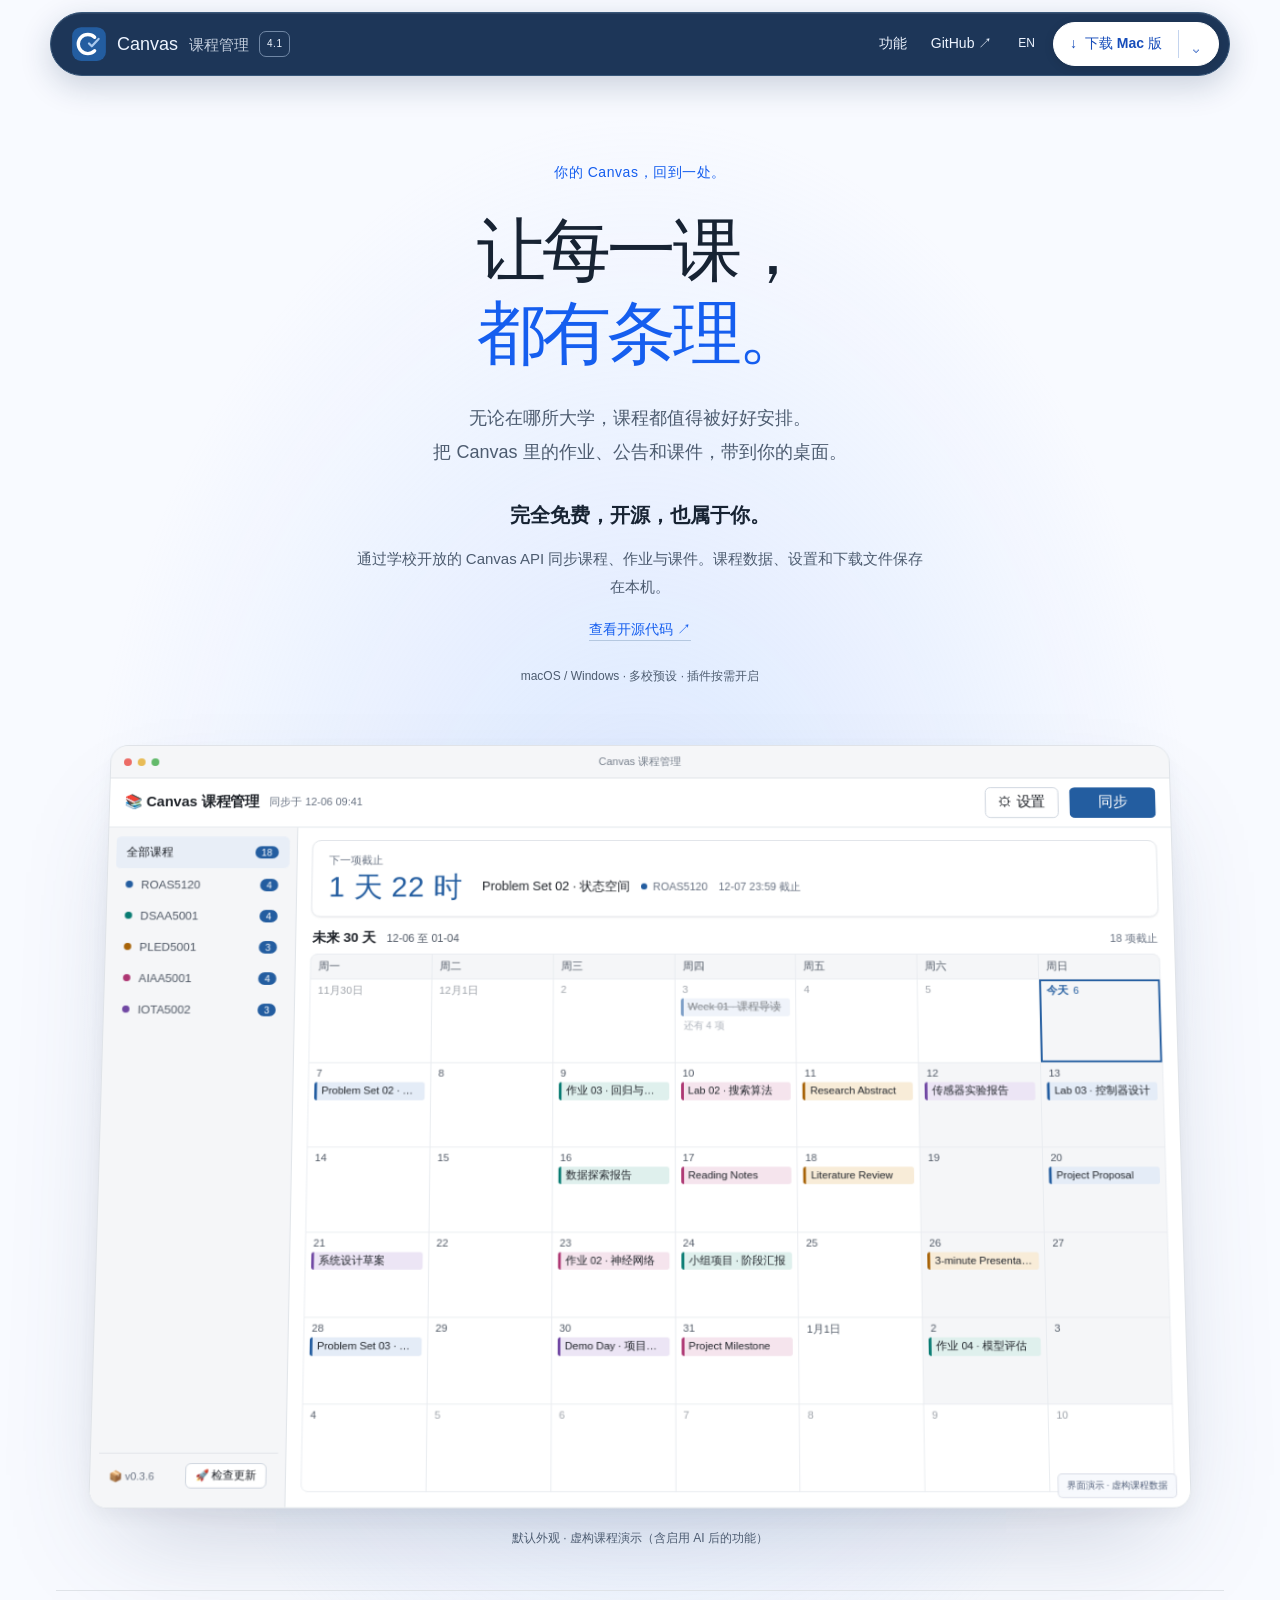
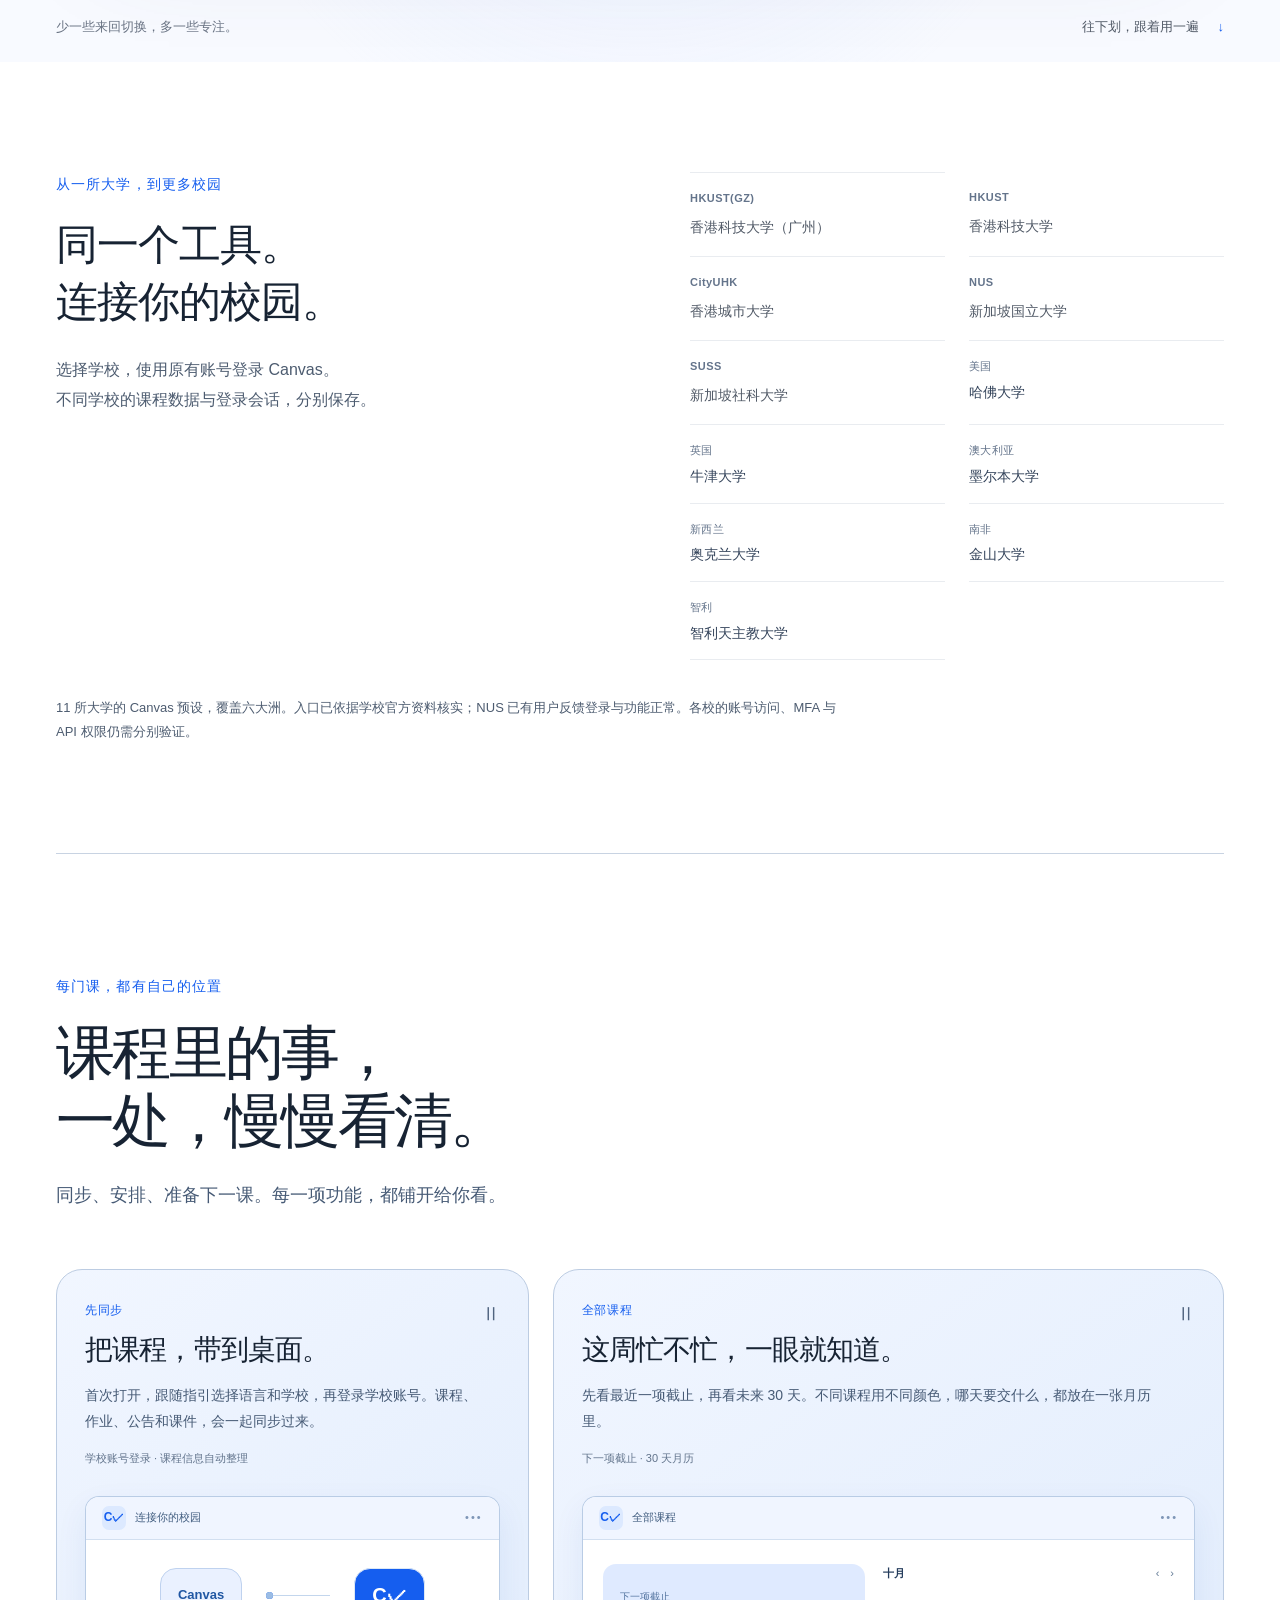
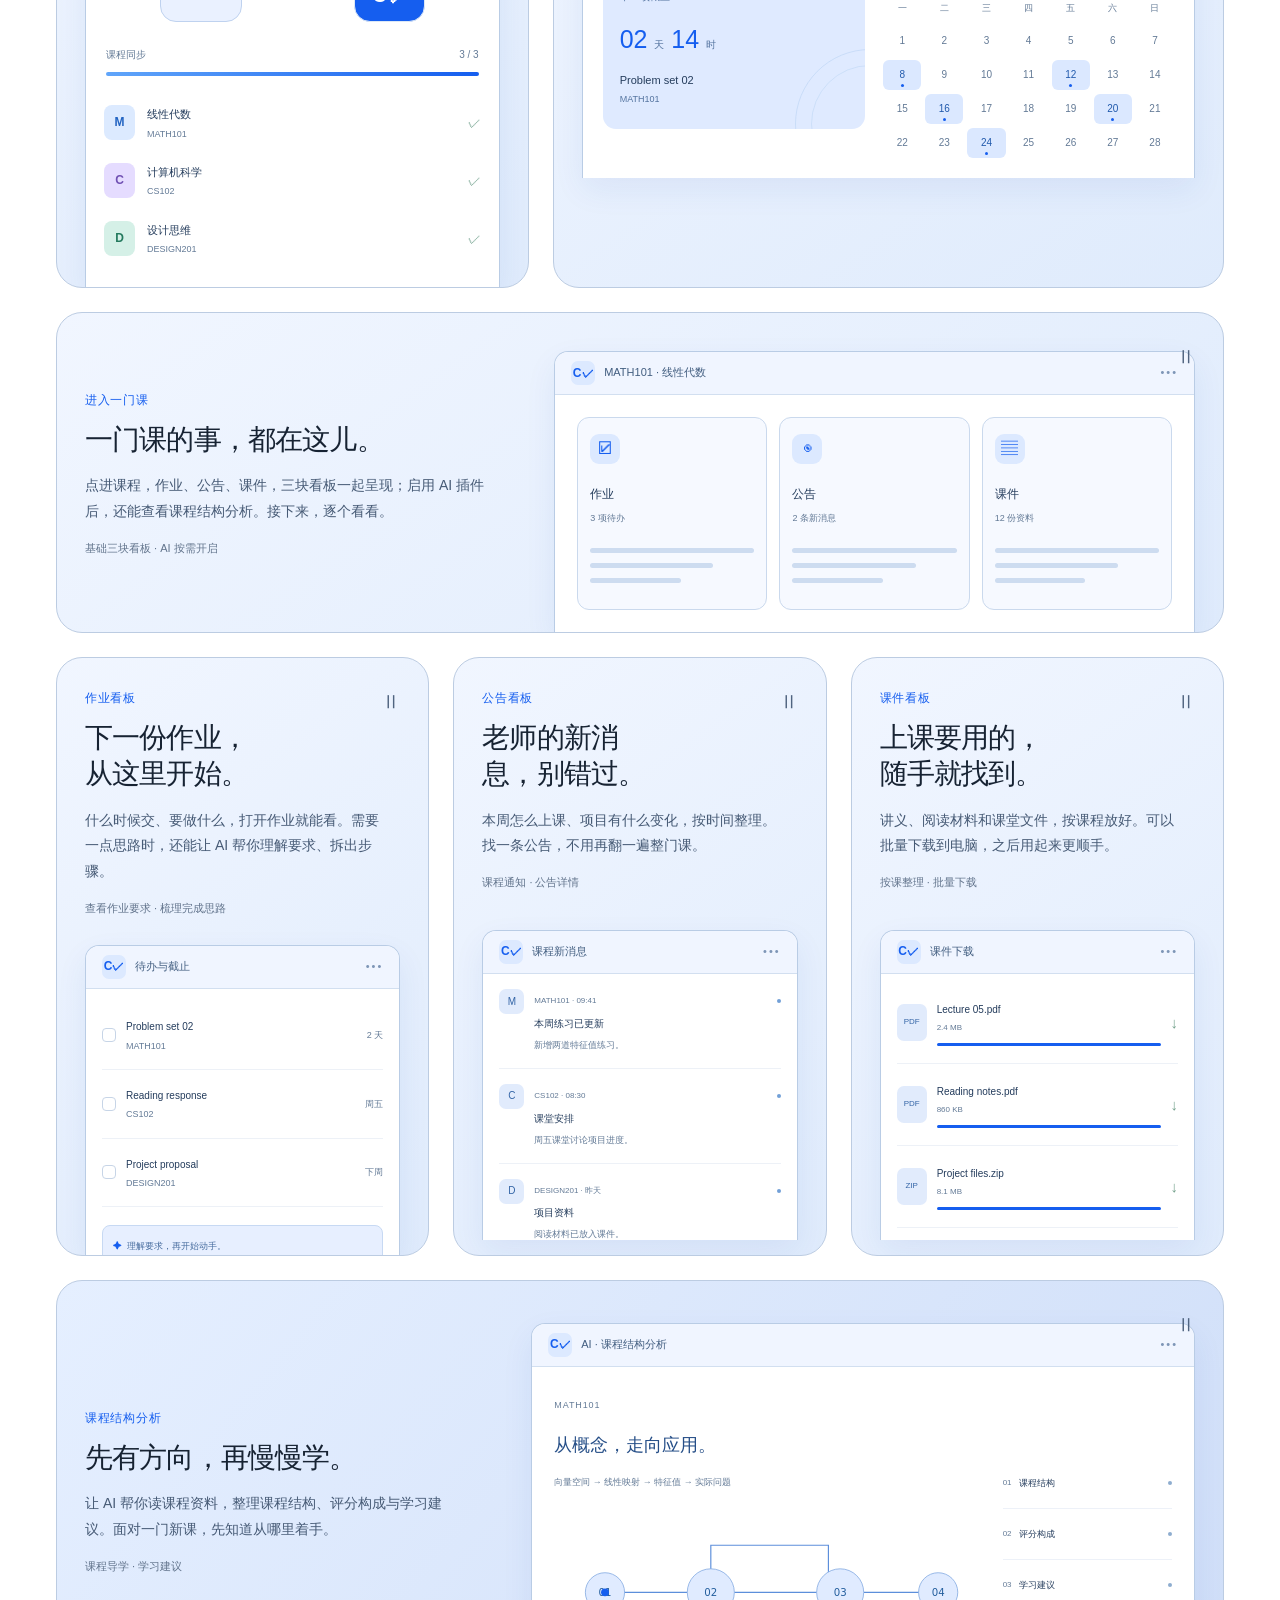
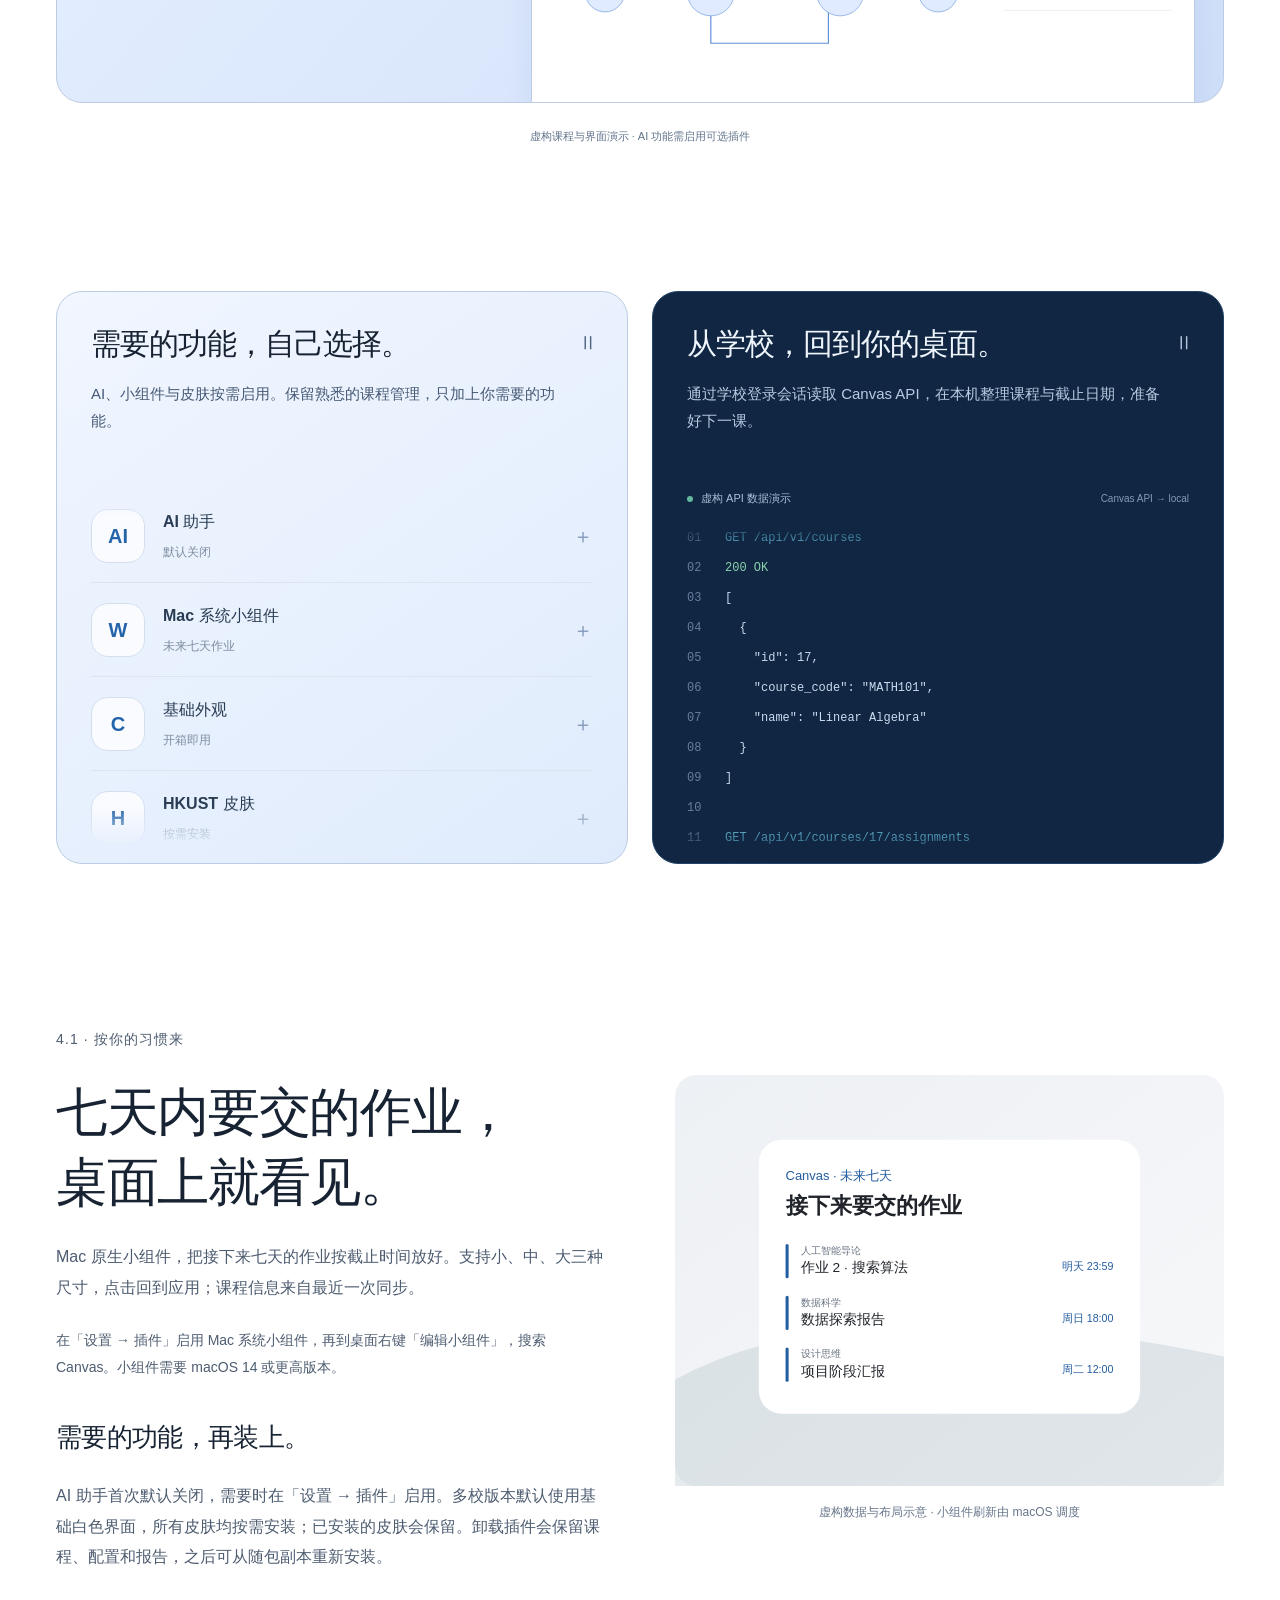
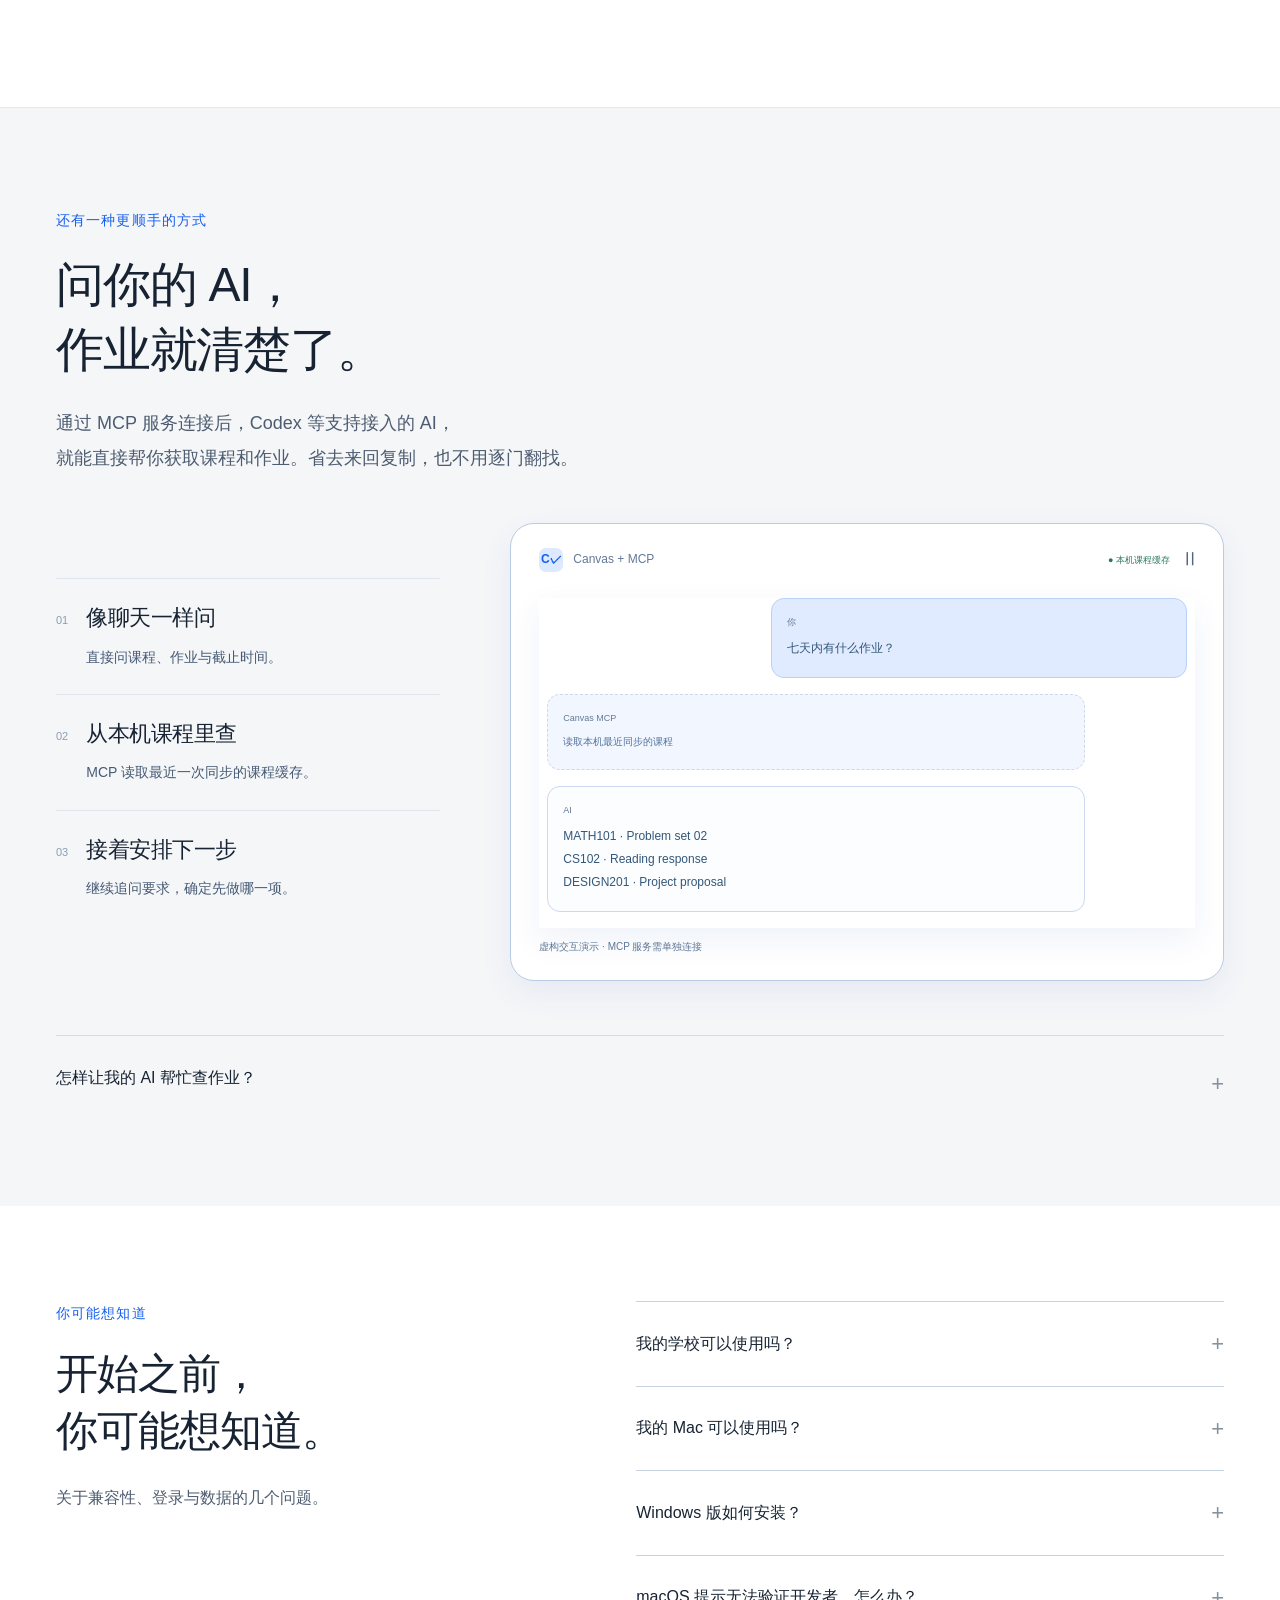
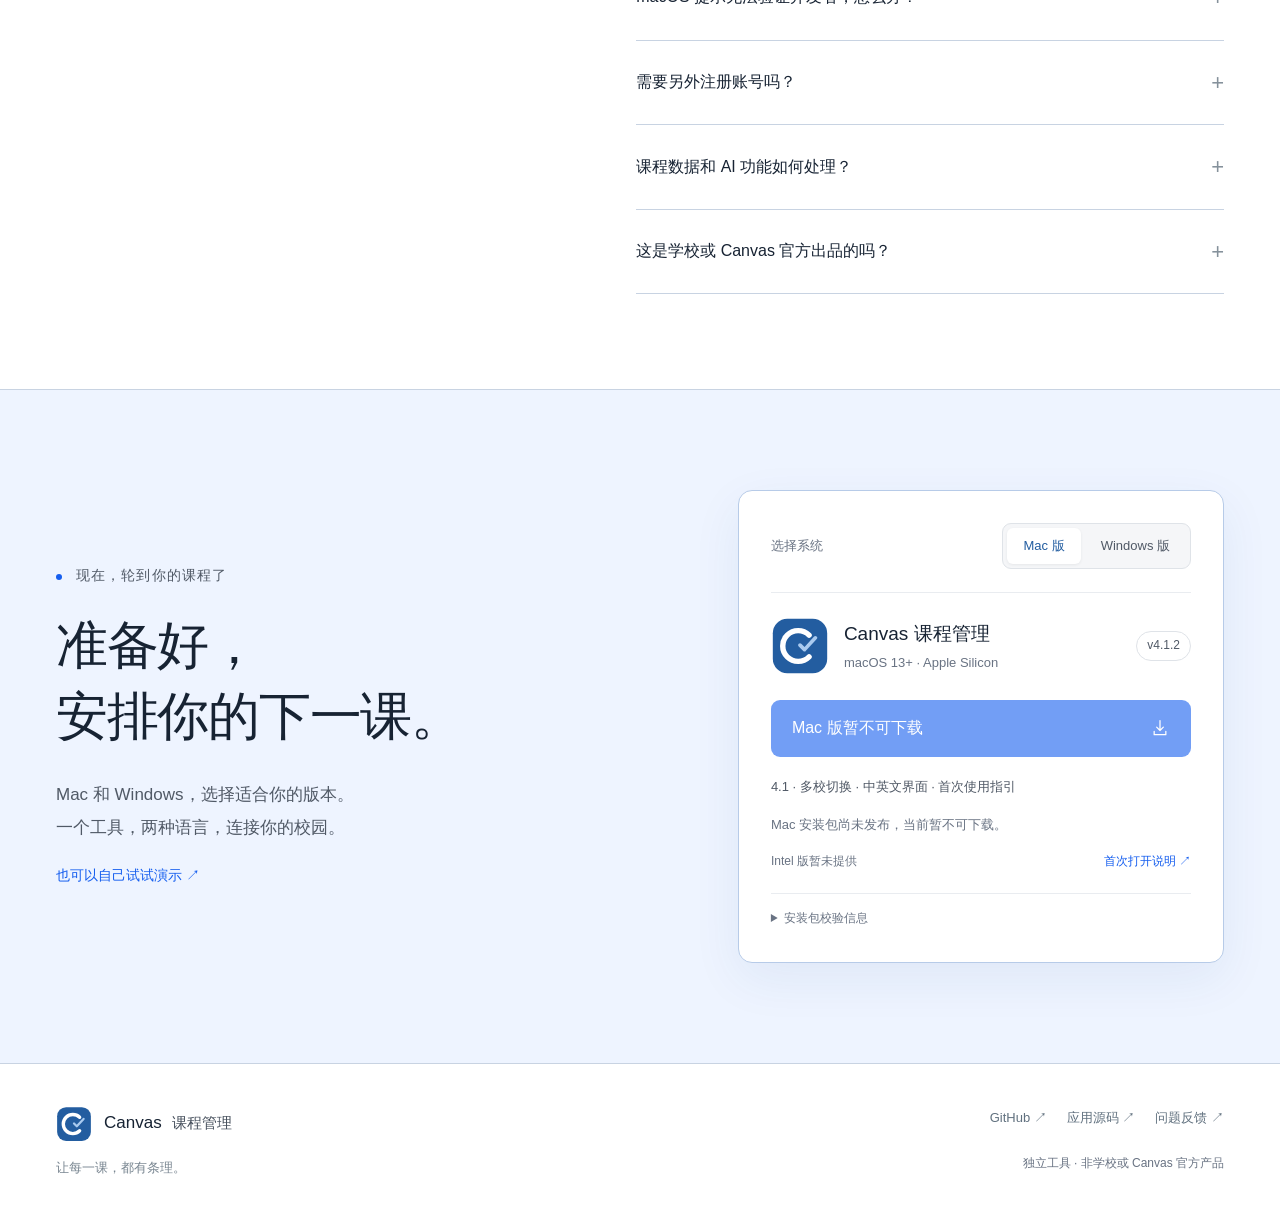
==== commit 01675986: "Remove installation walkthrough and strengthen the Canvas blue palette" ====
--- a/site/index.html
+++ b/site/index.html
@@ -7,9 +7,9 @@
   <meta name="theme-color" content="#ffffff">
   <title>Canvas 课程管理 · 让每一课，都有条理</title>
   <link rel="icon" href="assets/favicon.svg" type="image/svg+xml">
-  <link rel="stylesheet" href="styles.css?v=open-gallery-1">
+  <link rel="stylesheet" href="styles.css?v=clear-blue-1">
   <script src="locales.js?v=4.1.0" defer></script>
-  <script src="site.js?v=open-gallery-1" defer></script>
+  <script src="site.js?v=clear-blue-1" defer></script>
 </head>
 <body>
   <a class="skip-link" href="#main">跳到主要内容</a>
@@ -66,12 +66,6 @@
       <div class="ai-setup wrap"><details><summary>怎样让我的 AI 帮忙查作业？<span aria-hidden="true">+</span></summary><div class="answer"><p>先安装 Canvas 课程管理，登录并同步课程。按连接说明完成一次 MCP 服务配置，再把它连接到支持接入的 AI，就可以直接在聊天里查询。</p><p>Codex 已完成连接测试。其他 AI 能否接入，取决于它是否支持自定义 MCP 服务。查询已同步的信息时，读取的是本机课程缓存；需要重新同步时，保持桌面应用运行。</p><a href="https://gitee.com/xxouyang123/hkustgz_diy_canvas/blob/master/mcp-server/README.md" target="_blank" rel="noopener noreferrer">查看连接说明 ↗</a></div></details></div>
     </section>
 
-    <section class="install-section section" id="install" aria-labelledby="install-title"><div class="wrap">
-      <div class="install-heading reveal"><div><div class="eyebrow dark-eyebrow" data-install-eyebrow>开始使用</div><h2 id="install-title">几步，就到你的桌面。</h2></div><p id="install-compatibility">适用于 macOS 13 及以上的 Apple Silicon Mac。<br>安装后，使用学校账号登录 Canvas。</p></div>
-      <ol class="install-steps reveal"><li><span class="step-index">01</span><div class="step-symbol" data-install-symbol="0" aria-hidden="true">↓</div><h3 data-install-title="0">下载 Mac 版</h3><p data-install-description="0">获取适用于 M 系列芯片的<br>DMG 安装包。</p></li><li><span class="step-index">02</span><div class="step-symbol" data-install-symbol="1" aria-hidden="true">◫</div><h3 data-install-title="1">打开安装包</h3><p data-install-description="1">双击下载的 DMG，<br>打开安装窗口。</p></li><li><span class="step-index">03</span><div class="step-symbol drag-symbol" data-install-symbol="2" aria-hidden="true"><span>C</span><b>→</b><span>A</span></div><h3 data-install-title="2">拖入 Applications</h3><p data-install-description="2">将应用拖到「应用程序」，<br>等待复制完成。</p></li><li><span class="step-index">04</span><div class="step-symbol" data-install-symbol="3" aria-hidden="true">↗</div><h3 data-install-title="3">开启新学期</h3><p data-install-description="3">打开应用，点击「同步」，<br>完成学校账号登录。</p></li></ol>
-      <div class="install-notice reveal"><span class="notice-icon" aria-hidden="true">i</span><p><strong id="install-notice-title">首次打开前，请留意</strong><br><span id="install-notice-copy">当前版本尚未经过 Apple 公证，macOS 可能拦截首次启动。请先阅读下方说明，再决定是否安装。</span></p><a id="install-notice-link" href="#first-open" data-expand="first-open">查看说明 <span aria-hidden="true">↗</span></a></div>
-    </div></section>
-
     <section class="faq-section section wrap" id="faq" aria-labelledby="faq-title"><div class="faq-intro reveal"><div class="eyebrow dark-eyebrow">你可能想知道</div><h2 id="faq-title">开始之前，<br>你可能想知道。</h2><p>关于兼容性、登录与数据的几个问题。</p></div><div class="faq-list reveal">
       <details><summary>我的学校可以使用吗？<span aria-hidden="true">+</span></summary><div class="answer">多校版本已收录 11 所大学的 Canvas 入口，覆盖亚洲、欧洲、北美洲、南美洲、非洲和大洋洲。4.1 版可在首次使用指引或设置中切换学校，并选择中文或英文界面。真实登录、MFA、课程访问与附件下载仍需逐校验证；未列出的学校及其他学习平台暂不承诺支持。</div></details>
       <details><summary>我的 Mac 可以使用吗？<span aria-hidden="true">+</span></summary><div class="answer">当前提供 Apple Silicon 版本，适用于 M1、M2、M3、M4 等 M 系列芯片。可在苹果菜单的「关于本机」中查看芯片型号。安装包要求 macOS 13 或更高版本。Intel Mac 版本暂未提供。</div></details>
--- a/site/styles.css
+++ b/site/styles.css
@@ -1,4 +1,4 @@
-:root{--navy:#f5f6f8;--ink:#20242a;--muted:#697383;--gold:#235da0;--paper:#ffffff;--line:#dfe3e8;--ease:cubic-bezier(.22,1,.36,1);--heading:-apple-system,BlinkMacSystemFont,"Segoe UI","PingFang SC","Microsoft YaHei",sans-serif;--body:"PingFang SC","Hiragino Sans GB","Microsoft YaHei",-apple-system,BlinkMacSystemFont,"Segoe UI",sans-serif}
+:root{--navy:#f5f6f8;--ink:#20242a;--muted:#4d5c70;--gold:#155eef;--paper:#ffffff;--line:#c8d3e2;--ease:cubic-bezier(.22,1,.36,1);--heading:-apple-system,BlinkMacSystemFont,"Segoe UI","PingFang SC","Microsoft YaHei",sans-serif;--body:"PingFang SC","Hiragino Sans GB","Microsoft YaHei",-apple-system,BlinkMacSystemFont,"Segoe UI",sans-serif}
 *{box-sizing:border-box}html{scroll-padding-top:90px}body{margin:0;background:var(--paper);color:var(--ink);font-family:var(--body);font-size:16px;line-height:1.8;-webkit-font-smoothing:antialiased}a{color:inherit;text-decoration:none}button{font:inherit;color:inherit;cursor:pointer}button,a{-webkit-tap-highlight-color:transparent}button:focus-visible,a:focus-visible,summary:focus-visible{outline:3px solid #235da0;outline-offset:5px}::selection{background:#e8eef7}.wrap{width:min(1440px,calc(100% - 112px));margin-inline:auto}.skip-link{position:fixed;top:-80px;left:20px;padding:12px;background:white;z-index:200}.skip-link:focus{top:15px}h1,h2,h3,p{margin-top:0}h1,h2,h3{font-family:var(--heading);font-weight:500;letter-spacing:-.025em;line-height:1.35}h2{font-size:clamp(40px,4.1vw,60px);margin-bottom:24px}h3{font-size:clamp(30px,2.7vw,40px)}.eyebrow{font-size:14px;font-weight:400;letter-spacing:.08em;color:#d0d8df;margin-bottom:20px}.dark-eyebrow{color:#235da0}.status-dot{display:inline-block;width:6px;height:6px;background:var(--gold);border-radius:50%;margin-right:9px}
 .site-header{height:82px;position:absolute;top:0;left:0;right:0;z-index:20;display:flex;align-items:center;justify-content:space-between;padding:0 max(56px,calc((100vw - 1440px)/2));border-bottom:1px solid #ffffff1b;color:white}.brand{display:flex;align-items:center;gap:12px;font-size:17px;font-weight:500;white-space:nowrap}.brand b{font-size:15px;font-weight:400;margin-left:6px;opacity:.8}.brand-mark{display:block;width:36px;height:36px;object-fit:contain;border-radius:9px}.site-header nav{display:flex;gap:32px;font-size:14px;color:#d2dce5}.site-header a:hover{color:#f2d69a}.nav-download{font-size:14px;padding:7px 15px;border:1px solid #ffffff42;border-radius:25px}.nav-download>span:last-child{margin-left:8px;color:var(--gold)}
 .hero{position:relative;overflow:hidden;color:white;background:#0b2442;min-height:100svh}.hero-inner{position:relative;display:grid;grid-template-columns:.78fr 1.22fr;gap:65px;align-items:center;min-height:calc(100svh - 88px);padding-block:166px 86px}.hero-copy h1{font-size:clamp(52px,4.7vw,74px);margin:0 0 28px;line-height:1.35;white-space:nowrap;letter-spacing:-.025em}.gold-word{color:#f2d18d}.hero-description{font-size:18px;line-height:2;color:#c4d0da;font-weight:400}.hero-scroll{margin-top:48px;font-size:15px;color:#e5cf9f;display:flex;align-items:center;gap:18px}.hero-scroll>span{font-size:25px;animation:scroll-hint 2.5s ease-in-out infinite}.hero-footnote{font-size:13px;color:#9fb1c3;margin-top:40px;margin-bottom:0}.hero-bottom{position:relative;display:flex;justify-content:space-between;border-top:1px solid #ffffff20;padding-block:26px;color:#aabacb;font-size:13px}.hero-bottom>span:last-child{color:#d2dce5}.hero-bottom>span:last-child>span{padding-left:15px;color:var(--gold)}@keyframes scroll-hint{0%,100%{transform:translateY(0)}50%{transform:translateY(7px)}}
@@ -196,3 +196,37 @@
 @media(prefers-reduced-motion:reduce){.live-preview *,.live-preview *:before,.live-preview *:after{animation:none!important;transition:none!important}.feature-tile{transition:none}.graph-packet{display:none}.report-type{clip-path:none}.sync-meter i,.file-progress i{transform:none}}
 .feature-copy h3{text-wrap:balance}
 @media(min-width:801px){.tile-sync .feature-copy,.tile-home .feature-copy{min-height:170px}.tile-assignments h3,.tile-announcements h3,.tile-files h3{min-height:2.6em}}
+
+/* Clearer Canvas blue, stronger surfaces and legible secondary text. */
+:root{--ink:#172333;--accent:#155eef}
+.hero{background:radial-gradient(ellipse at 50% 57%,#bcd4ff85,transparent 62%),#f8faff}
+.hero-copy .eyebrow,.dark-eyebrow,.chapter-label,.accent-word,.text-button{color:#155eef}
+.hero-description,.hero-footnote,.preview-caption,.schools-heading>p:last-child,.school-status,.project-promise p{color:#4d5c70}
+.project-promise strong{color:#172333}.project-promise a,.answer a,.package-line a{color:#155eef}
+.site-header,.site-header.is-scrolled{background:#142e52f5;border-color:#385779;box-shadow:0 10px 32px #142e5233,inset 0 1px 0 #ffffff12;color:#fff}
+.site-header .brand,.site-header .brand b,.site-header nav,.site-header .language-link,.site-header .dock-version{color:#edf4ff}
+.site-header a:hover{color:#bcd5ff}.dock-version{border-color:#7087a5}
+.dock-download{background:#fff;border-color:#fff;box-shadow:0 2px 10px #0002}
+.site-header .nav-download,.site-header .nav-download:hover,#download-menu-toggle{color:#174dba}
+#download-menu-toggle{border-color:#c4d4ee}#download-menu-toggle:hover{background:#e7efff}
+.button-primary,.button-gold{background:#155eef}.button-primary:hover,.button-gold:hover{background:#1048b9}
+.feature-tile,.motion-card{background:linear-gradient(145deg,#f1f6ff,#dfebfc);border-color:#bccce2}
+.feature-tile:hover{border-color:#8baee1;box-shadow:0 18px 48px -28px #174caa66}
+.tile-analysis{background:linear-gradient(130deg,#e5efff,#cfdef8)}
+.feature-copy>p:not(.chapter-label),.motion-card-heading p,.gallery-intro>p:last-child,.mcp-steps p{color:#465a75}
+.feature-copy .chapter-note,.gallery-note{color:#62748c}
+.live-preview,.mcp-conversation{border-color:#b9cce5;box-shadow:0 12px 32px #174caa12;color:#243c5c}
+.mini-bar{background:#f0f5ff;border-color:#d2dff0;color:#425e80}.mini-logo{background:#dce9ff;color:#155eef}
+.mini-dots{color:#7e96b7}.sync-orbit>b{background:#155eef}.sync-orbit>span{background:#eaf1ff;border-color:#bfd2ef;color:#2057a3}
+.sync-line,.sync-course small,.calendar-heading span,.calendar-week,.calendar-day,.mini-board>small,.mini-task small,.mini-task em,.mini-notification small,.mini-notification p,.mini-file small,.mini-local,.report-label,.report-type,.report-outline span{color:#637a96}
+.sync-meter i{background:linear-gradient(90deg,#60a5fa,#155eef)}.sync-orbit i:before{background:#155eef}
+.course-square{background:#dceaff;color:#2163c2}.color-1{background:#e5dcff;color:#7050b3}.color-2{background:#d5f0e7;color:#23795d}
+.deadline-preview{background:#dfeaff}.deadline-preview strong{color:#155eef}.deadline-preview>span,.deadline-preview strong small,.deadline-preview p b{color:#52729e}
+.calendar-day.has-task{background:#dbe8ff;color:#2059ac}.calendar-day i{background:#155eef}
+.mini-board{border-color:#cad9ed;background:#f6f9ff}.board-icon{background:#dce9ff;color:#155eef}.board-skeleton i{background:#cddcf0}
+.mini-helper{background:#e7efff;border-color:#c7d9f3;color:#486d9f}.mini-helper>span{color:#155eef}
+.notice-avatar,.file-badge{background:#e1ebfc;color:#3566a7}.file-progress{background:#dce6f5}.file-progress i{background:#155eef}
+.analysis-report h4{color:#254e87}.graph-link{stroke:#5d8fdb}.graph-node circle{fill:#e0ebff;stroke:#81a8e0}.graph-packet{fill:#155eef}
+.conversation-title,.conversation-line>span,.conversation-note{color:#627996}.conversation-line{border-color:#cad9ee}.conversation-line p{color:#345778}.conversation-0{background:#e0ebff;border-color:#b9d0f7}.conversation-1{background:#f2f6ff}.conversation-1 p{color:#52729e}.conversation-status{color:#29765c}
+.code-motion-card{background:#102642;border-color:#234568}.code-motion-card .motion-card-heading p{color:#b8cbe2}
+.download-section{background:#eef4ff}.download-panel{border-color:#b7cbe8;box-shadow:0 16px 50px #1e4c8812}
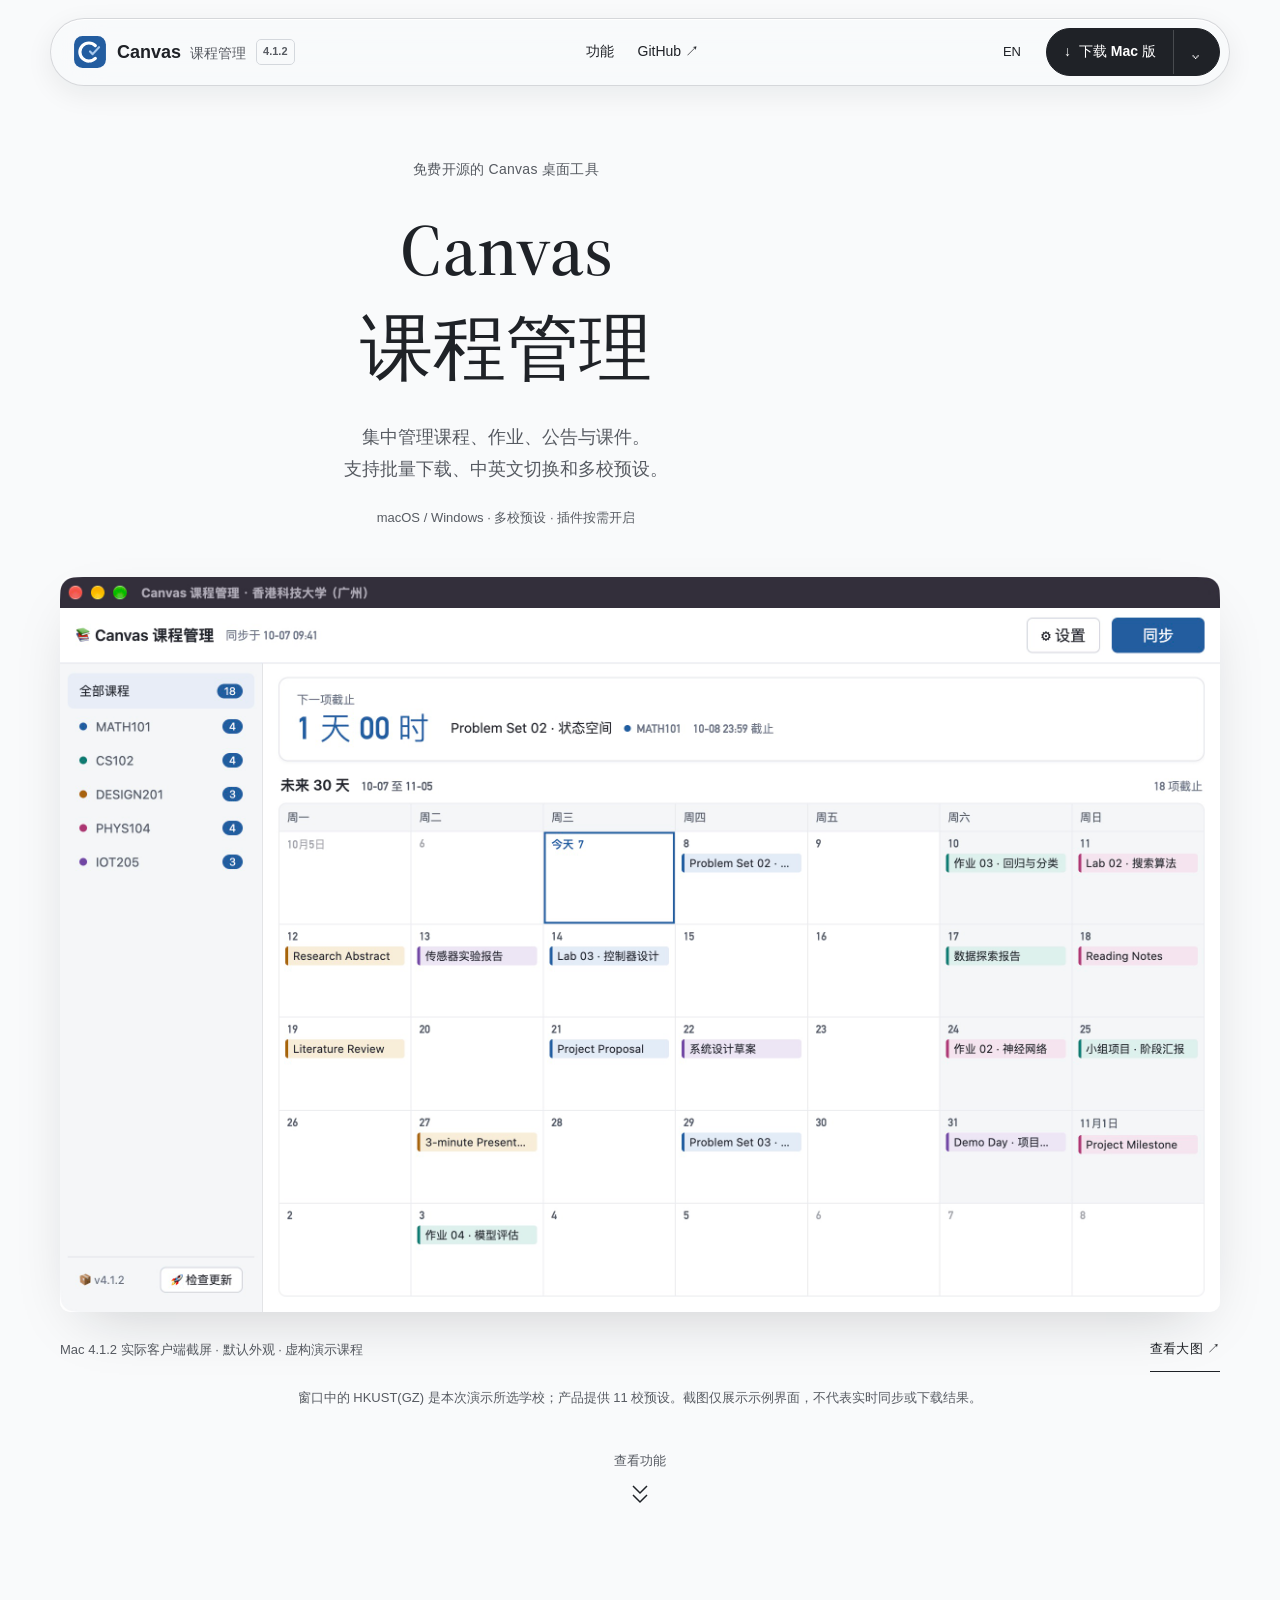
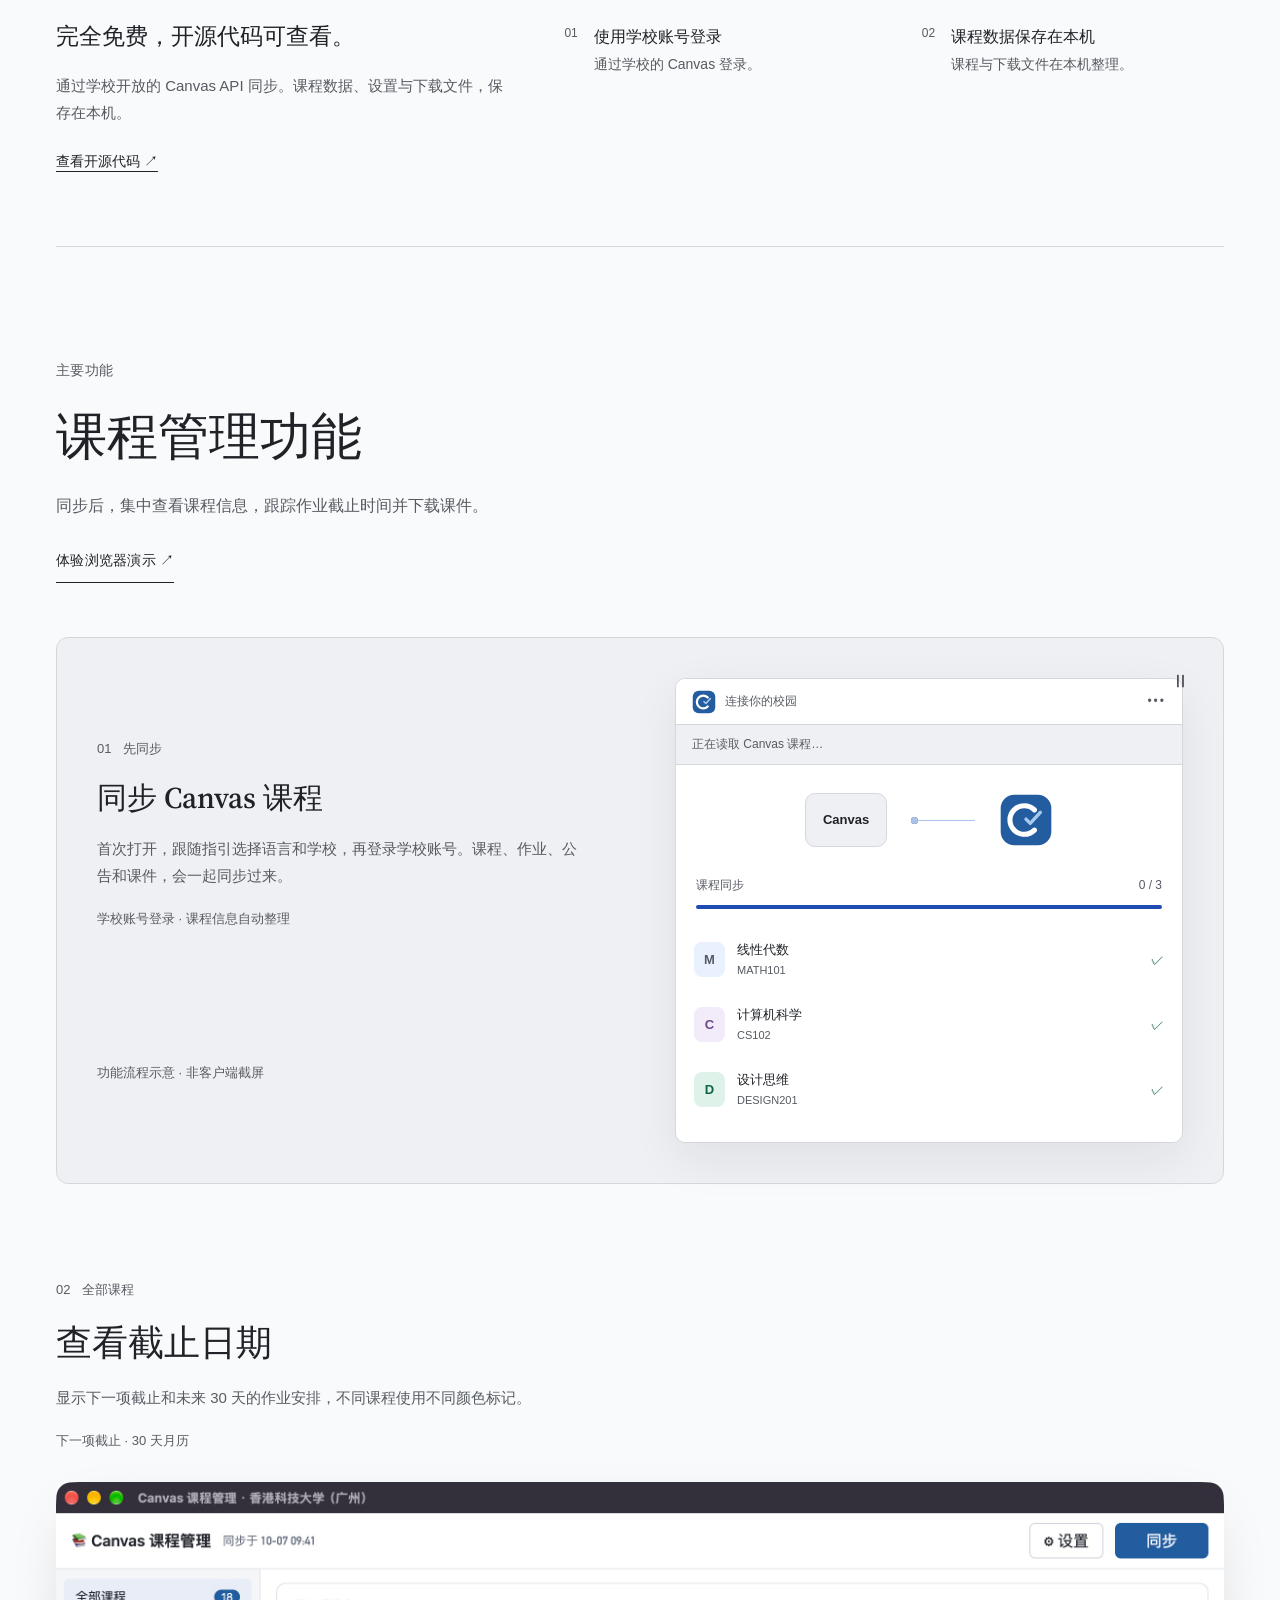
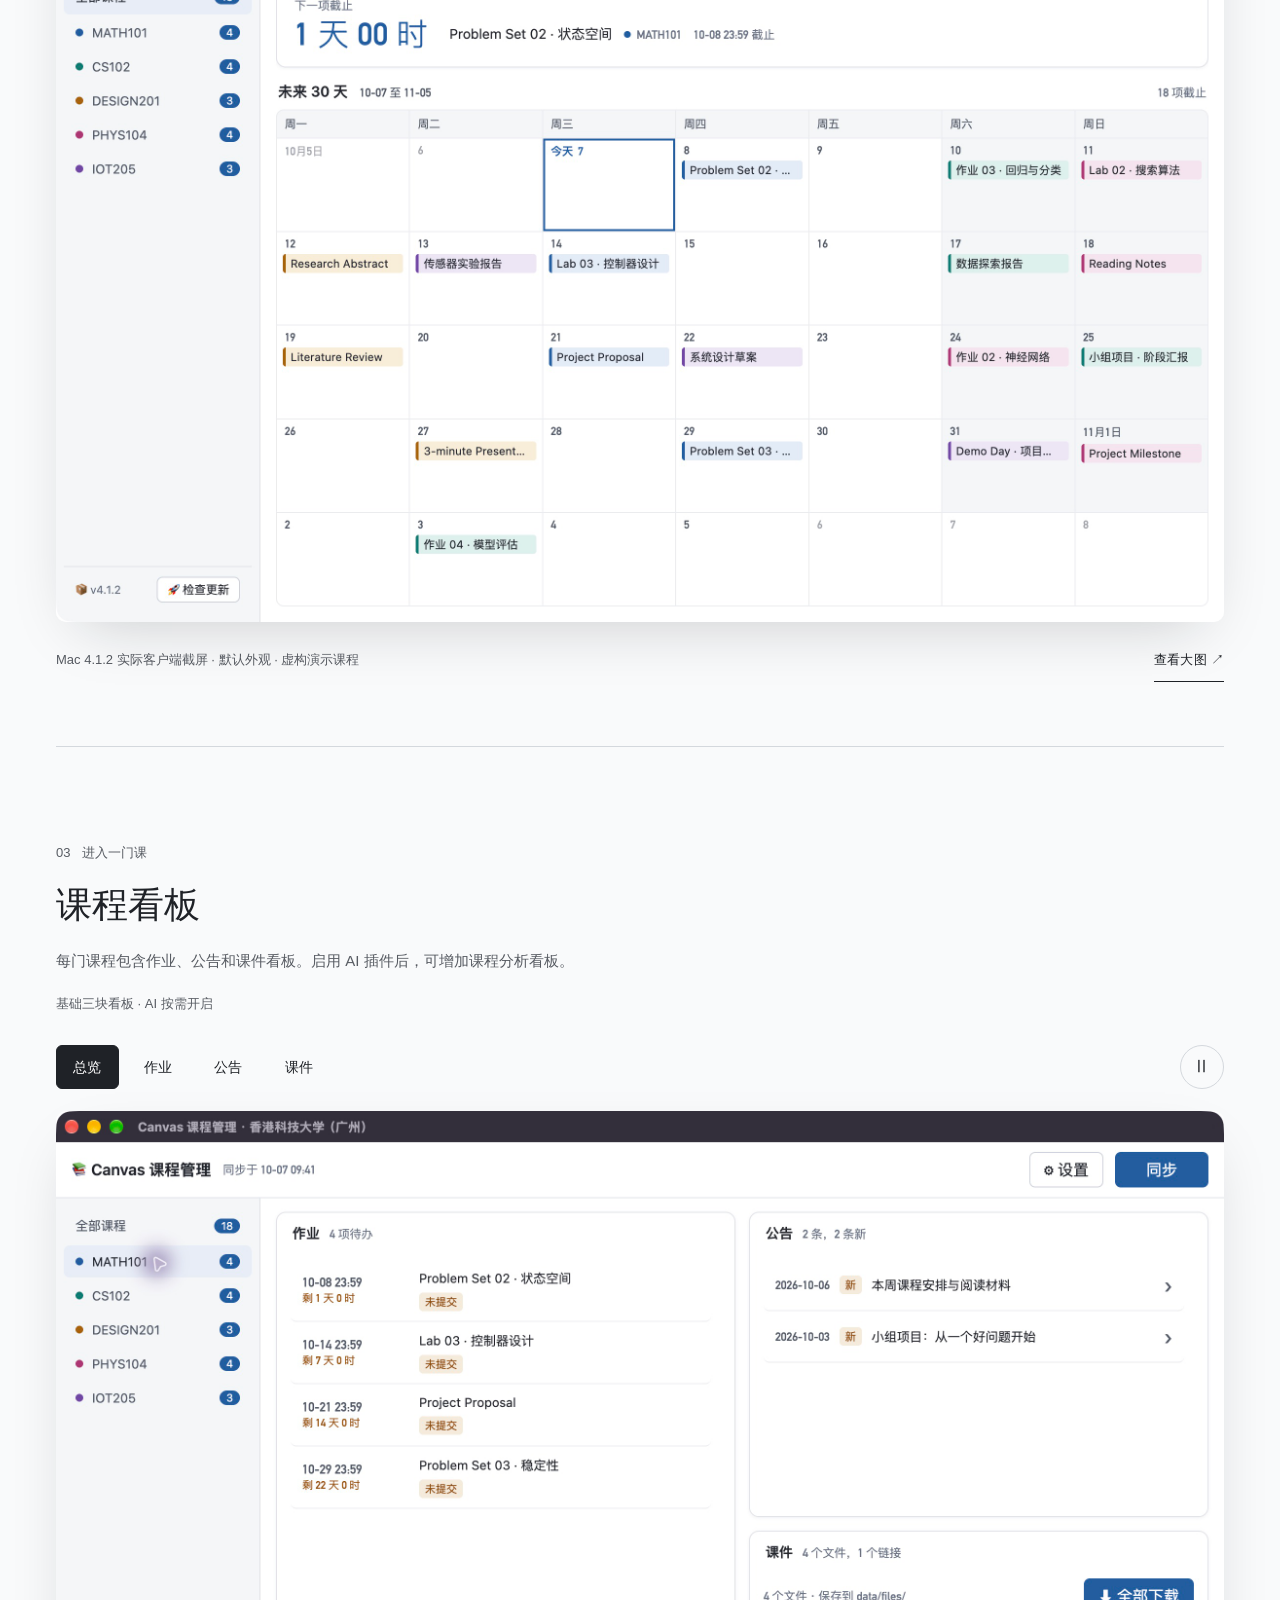
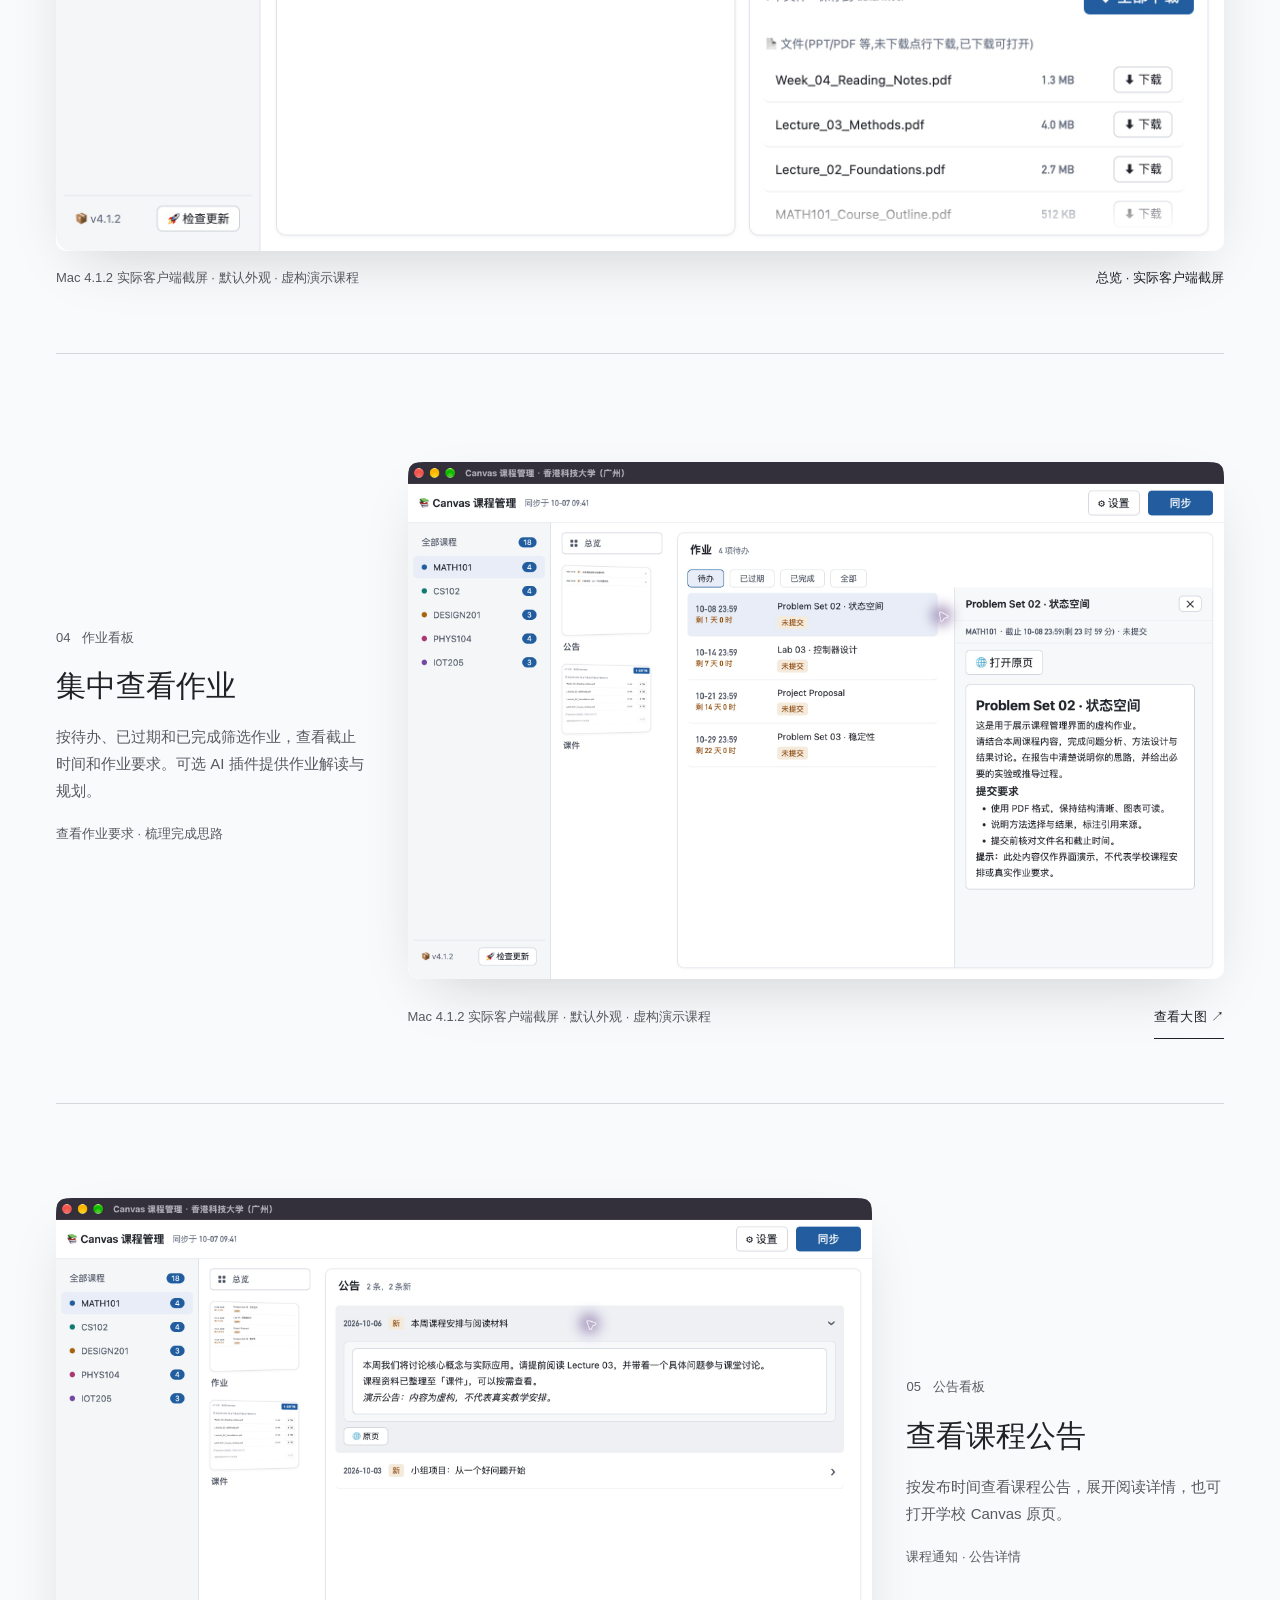
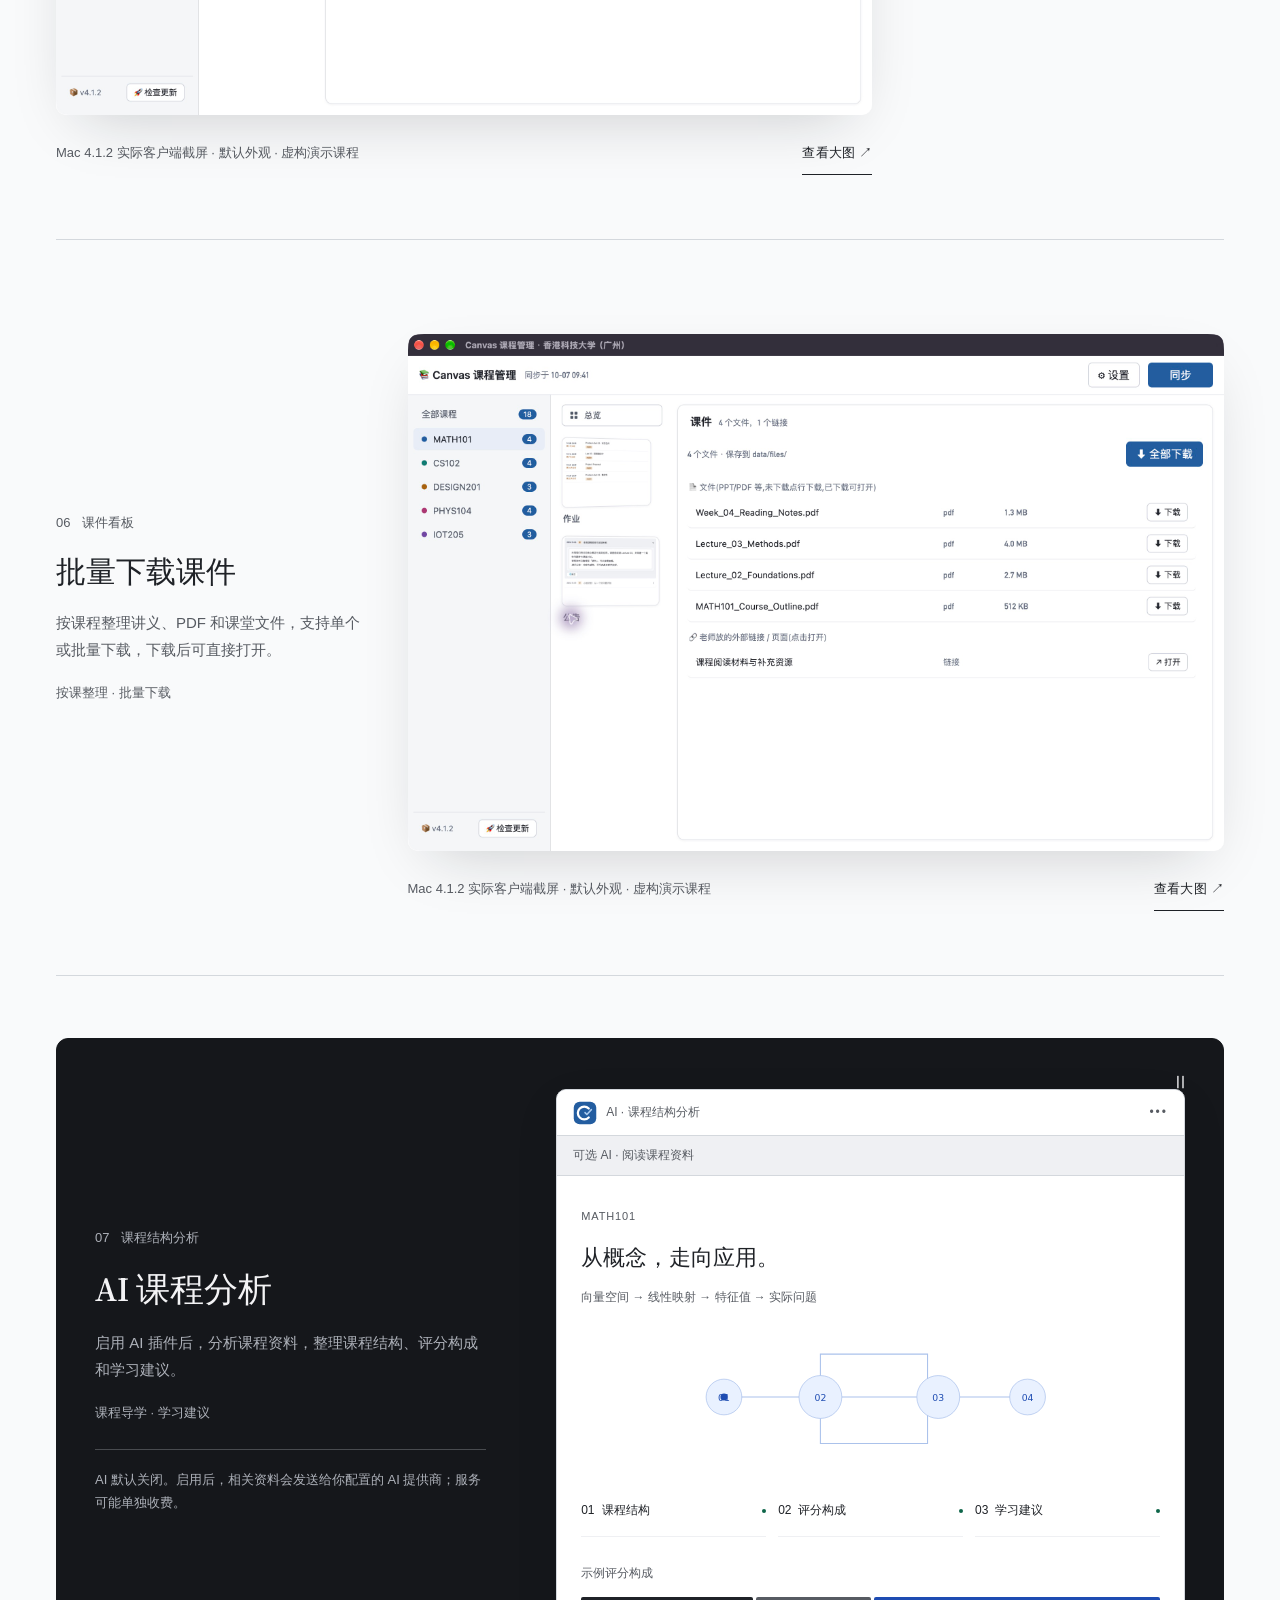
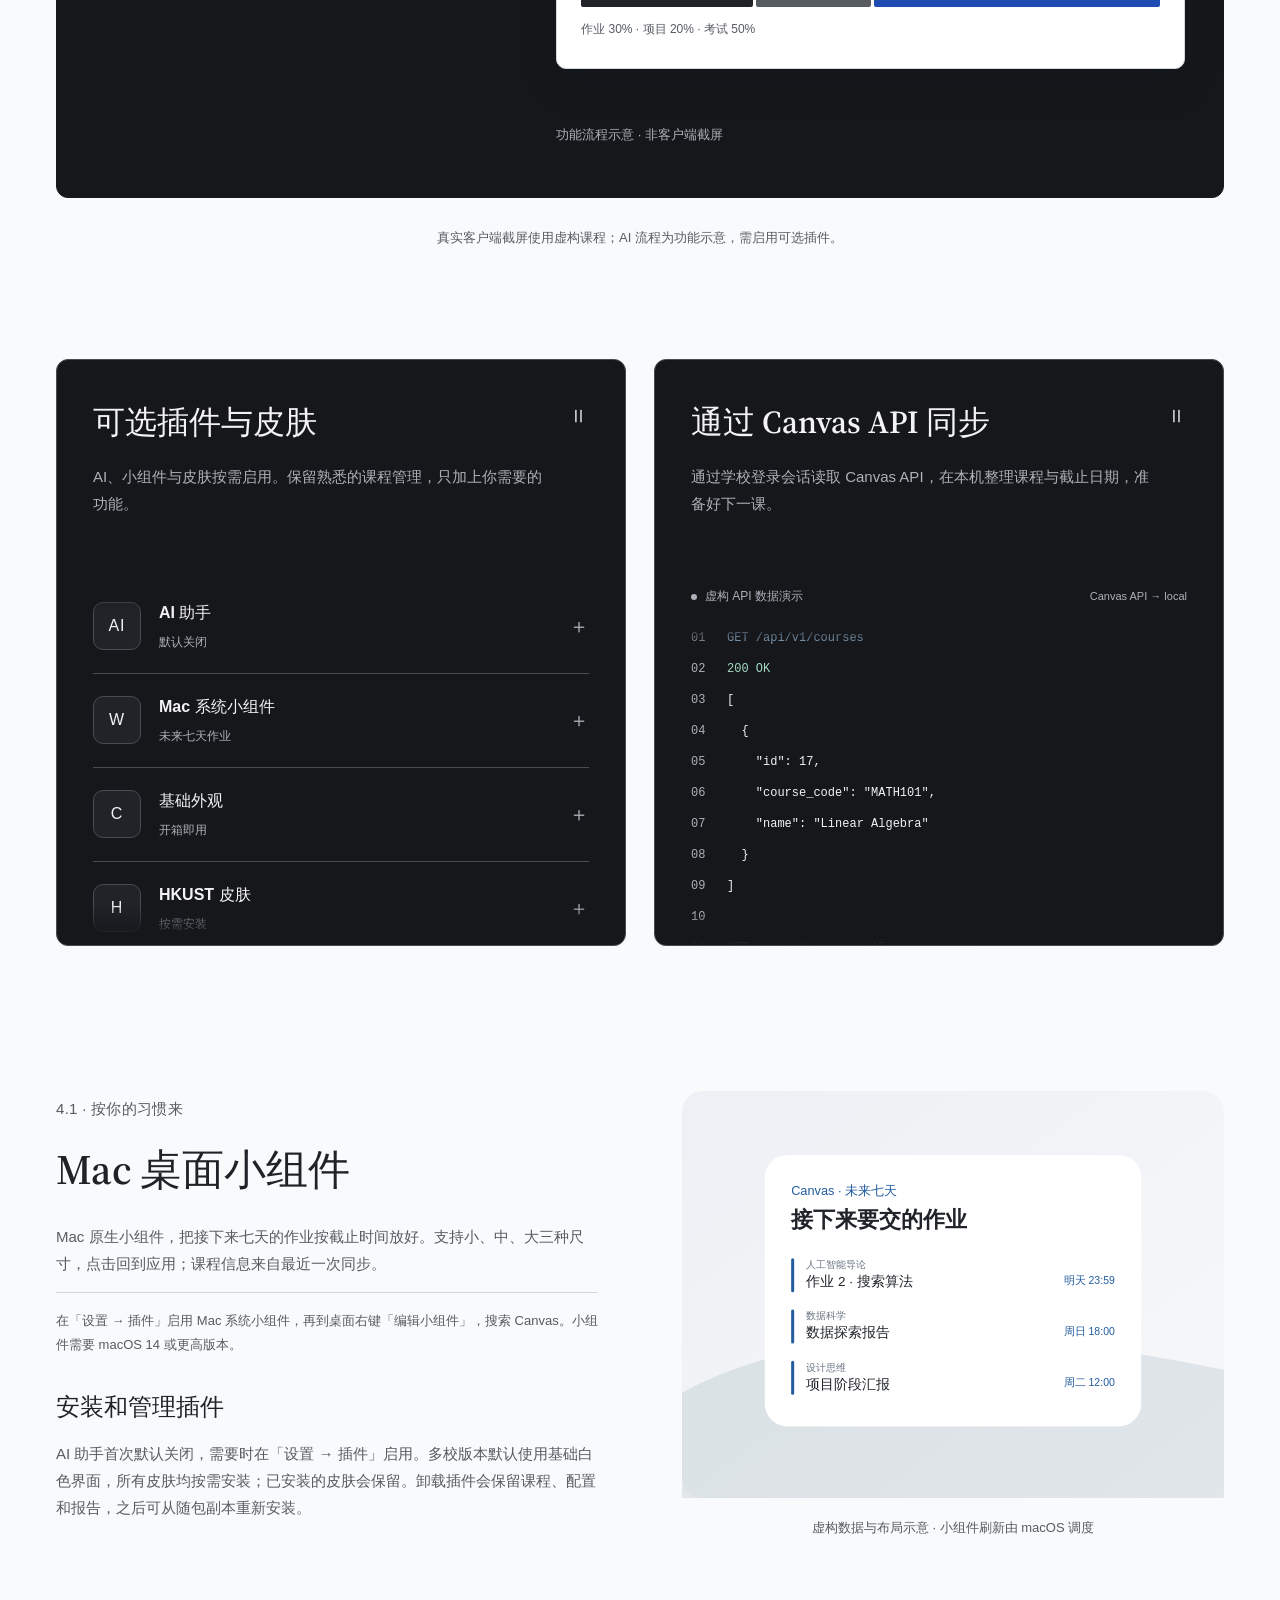
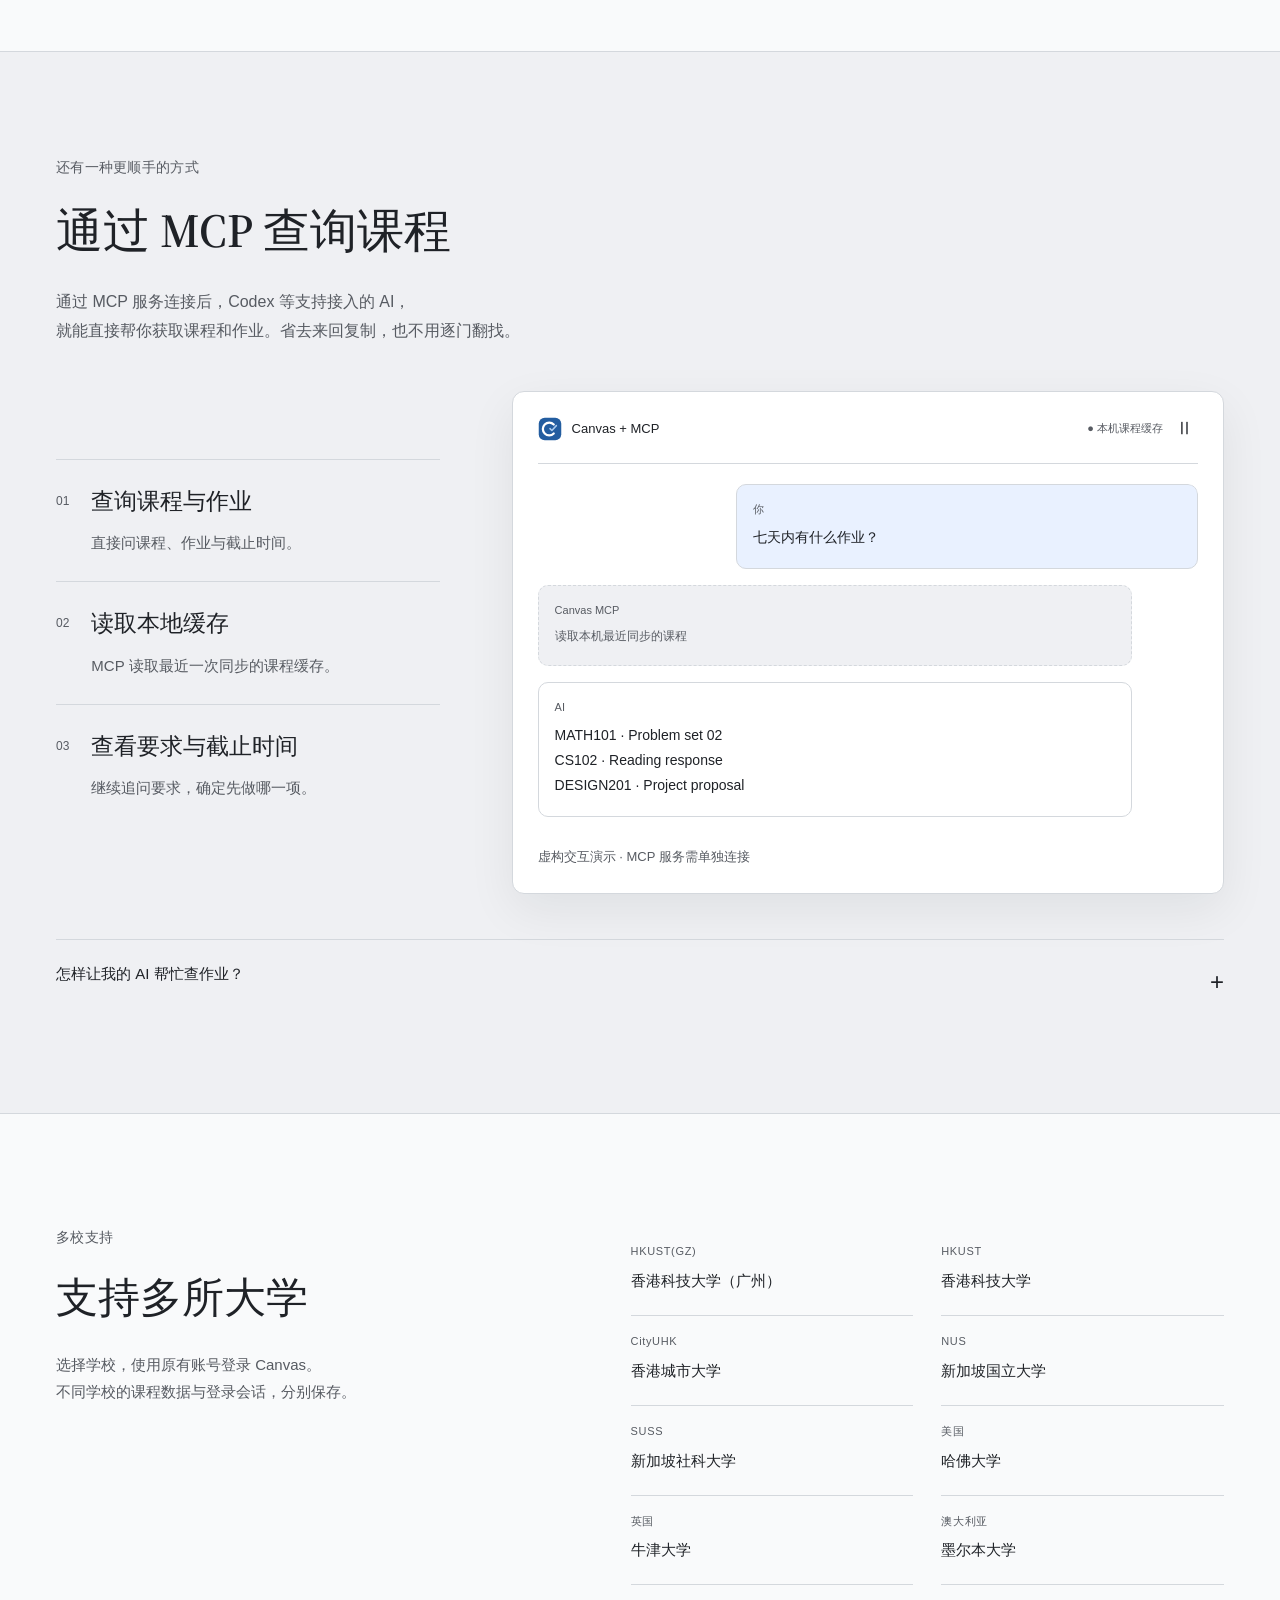
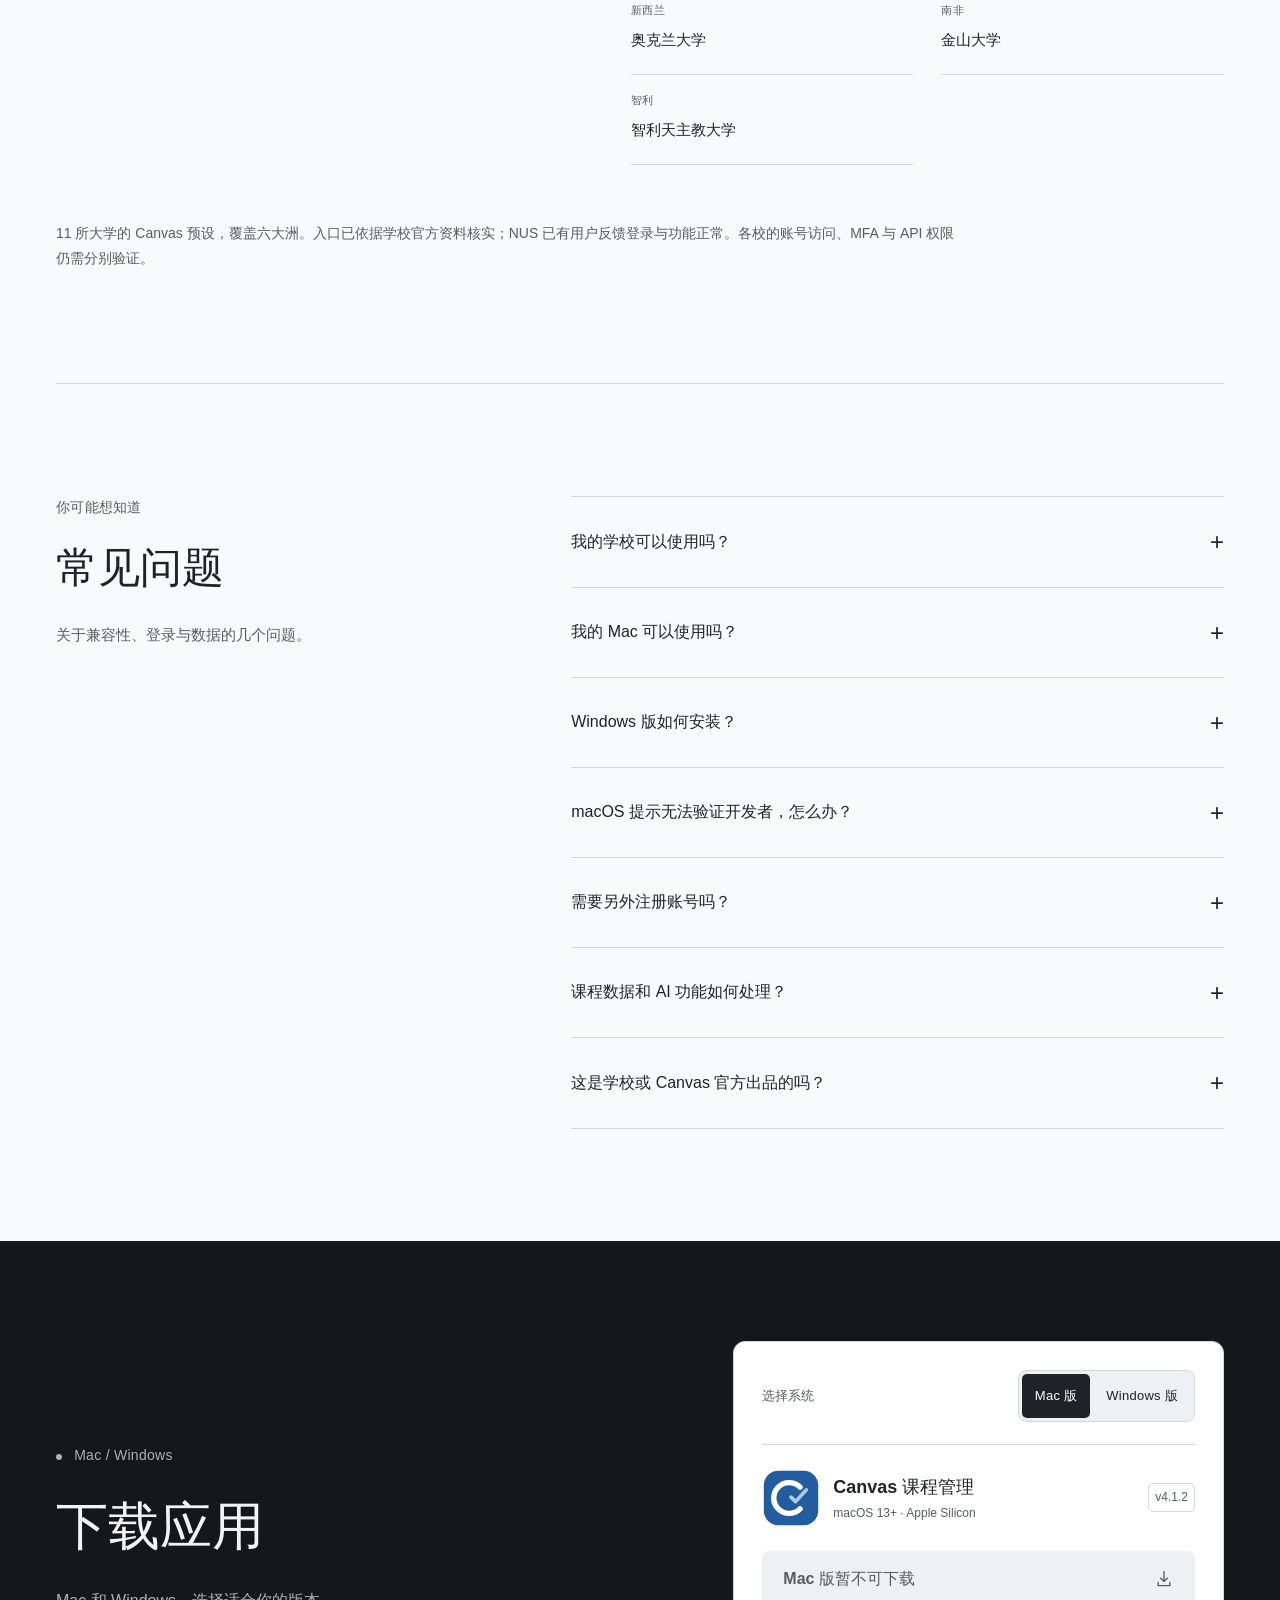
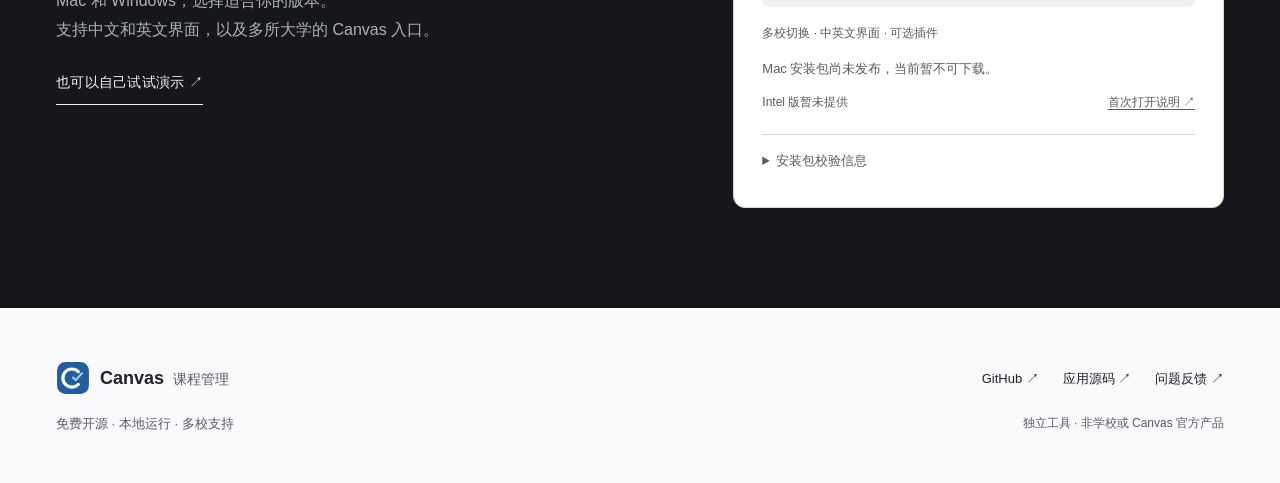
==== commit 7e63ef99: "Refine bilingual website with OpenDesign, real client screenshots and direct feature copy" ====
--- a/site/index.html
+++ b/site/index.html
@@ -1,85 +1,71 @@
-<!doctype html>
+<!DOCTYPE html>
+
 <html lang="zh-CN">
 <head>
-  <meta charset="utf-8">
-  <meta name="viewport" content="width=device-width, initial-scale=1">
-  <meta name="description" content="面向不同大学的 Canvas 课程管理工具。课程、作业、公告与课件集中管理，支持多校预设、独立登录与按需启用的插件。">
-  <meta name="theme-color" content="#ffffff">
-  <title>Canvas 课程管理 · 让每一课，都有条理</title>
-  <link rel="icon" href="assets/favicon.svg" type="image/svg+xml">
-  <link rel="stylesheet" href="styles.css?v=clear-blue-1">
-  <script src="locales.js?v=4.1.0" defer></script>
-  <script src="site.js?v=clear-blue-1" defer></script>
+<meta charset="utf-8"/>
+<meta content="width=device-width, initial-scale=1" name="viewport"/>
+<meta content="面向不同大学的 Canvas 课程管理工具。课程、作业、公告与课件集中管理，支持多校预设、独立登录与按需启用的插件。" name="description"/>
+<meta content="#ffffff" name="theme-color"/>
+<title>Canvas 课程管理 · 作业、公告与课件</title>
+<link href="assets/favicon.svg" rel="icon" type="image/svg+xml"/>
+<link href="styles.css?v=real-ui-20261008" rel="stylesheet"/>
+<script defer="" src="locales.js?v=real-ui-20261008"></script>
+<script defer="" src="site.js?v=real-ui-20261008"></script>
 </head>
 <body>
-  <a class="skip-link" href="#main">跳到主要内容</a>
-  <header class="site-header">
-    <a class="brand" href="#" aria-label="Canvas 课程管理首页"><img class="brand-mark" src="assets/favicon.svg" width="36" height="36" alt=""><span>Canvas <b>课程管理</b></span><span class="dock-version">4.1</span></a>
-    <nav aria-label="主导航"><a href="#features">功能</a><a href="https://github.com/SixMonthFly/canvas-hkustgz" target="_blank" rel="noopener noreferrer">GitHub ↗</a></nav>
-    <div class="dock-actions"><a class="language-link" href="en/" lang="en" aria-label="Switch to English">EN</a>
-      <div class="dock-download"><a class="nav-download" data-download href="#download" aria-disabled="true"><span aria-hidden="true">↓</span><span data-download-nav>下载 Mac 版</span></a><button id="download-menu-toggle" type="button" aria-label="选择下载系统" aria-expanded="false" aria-controls="download-menu">⌄</button></div>
-    </div>
-    <div id="download-menu" class="download-menu" hidden><a data-direct-download="mac" href="#download"><span>macOS</span><small>Apple Silicon · macOS 13+</small></a><a data-direct-download="windows" href="#download"><span>Windows</span><small>x64 · Windows 10/11</small></a></div>
-  </header>
-  <main id="main">
-    <section class="hero" aria-labelledby="hero-title">
-      <div class="hero-inner wrap">
-        <div class="hero-copy">
-          <p class="eyebrow">你的 Canvas，回到一处。</p>
-          <h1 id="hero-title">让每一课，<br><span class="accent-word">都有条理。</span></h1>
-          <p class="hero-description">无论在哪所大学，课程都值得被好好安排。<br>把 Canvas 里的作业、公告和课件，带到你的桌面。</p>
-          <div class="project-promise"><strong>完全免费，开源，也属于你。</strong><p>通过学校开放的 Canvas API 同步课程、作业与课件。课程数据、设置和下载文件保存在本机。</p><a href="https://gitee.com/xxouyang123/hkustgz_diy_canvas" target="_blank" rel="noopener noreferrer">查看开源代码 ↗</a></div>
-          <p class="hero-footnote">macOS / Windows · 多校预设 · 插件按需开启</p>
-        </div>
-        <div class="product-stage">
-          <div class="product-window">
-            <div class="window-chrome"><div class="traffic-lights" aria-hidden="true"><i></i><i></i><i></i></div><span>Canvas 课程管理</span></div>
-            <div class="demo-viewport"><iframe id="hero-demo" src="demo/index.html" title="Canvas 课程总览（虚构演示课程）" tabindex="-1" inert loading="eager"></iframe></div>
-          </div>
-          <p class="preview-caption">默认外观 · 虚构课程演示（含启用 AI 后的功能）</p>
-        </div>
-      </div>
-      <div class="hero-bottom wrap"><span>少一些来回切换，多一些专注。</span><span>往下划，跟着用一遍 <span aria-hidden="true">↓</span></span></div>
-    </section>
-
-    <section class="schools-section section wrap" id="schools" aria-labelledby="schools-title">
-      <div class="schools-heading"><p class="eyebrow dark-eyebrow">从一所大学，到更多校园</p><h2 id="schools-title">同一个工具。<br>连接你的校园。</h2><p>选择学校，使用原有账号登录 Canvas。<br>不同学校的课程数据与登录会话，分别保存。</p></div>
-      <ul class="school-list"><li><span>HKUST(GZ)</span>香港科技大学（广州）</li><li><span>HKUST</span>香港科技大学</li><li><span>CityUHK</span>香港城市大学</li><li><span>NUS</span>新加坡国立大学</li><li><span>SUSS</span>新加坡社科大学</li><li><span>美国</span><a href="https://atg.fas.harvard.edu/canvas-behind-scenes" target="_blank" rel="noopener noreferrer">哈佛大学</a></li><li><span>英国</span><a href="https://login.canvas.ox.ac.uk/" target="_blank" rel="noopener noreferrer">牛津大学</a></li><li><span>澳大利亚</span><a href="https://study.unimelb.edu.au/study-with-us/online-courses/current-students/online-systems-support/lms" target="_blank" rel="noopener noreferrer">墨尔本大学</a></li><li><span>新西兰</span><a href="https://teachwell.auckland.ac.nz/canvas/canvas-baseline-practices-2/2-orientation-to-course/" target="_blank" rel="noopener noreferrer">奥克兰大学</a></li><li><span>南非</span><a href="https://www.wits.ac.za/ulwazi/" target="_blank" rel="noopener noreferrer">金山大学</a></li><li><span>智利</span><a href="https://cddoc.uc.cl/servicios/canvas/" target="_blank" rel="noopener noreferrer">智利天主教大学</a></li></ul>
-      <p class="school-status">11 所大学的 Canvas 预设，覆盖六大洲。入口已依据学校官方资料核实；NUS 已有用户反馈登录与功能正常。各校的账号访问、MFA 与 API 权限仍需分别验证。</p>
-    </section>
-
-    <section class="feature-gallery section wrap" id="features" aria-labelledby="features-title"><div class="gallery-intro"><p class="eyebrow dark-eyebrow">每门课，都有自己的位置</p><h2 id="features-title">课程里的事，<br>一处，慢慢看清。</h2><p>同步、安排、准备下一课。每一项功能，都铺开给你看。</p></div><div class="feature-grid"><article class="feature-tile tile-sync" id="story-sync" data-motion-preview><div class="feature-copy"><p class="chapter-label">先同步</p><h3>把课程，带到桌面。</h3><p>首次打开，跟随指引选择语言和学校，再登录学校账号。课程、作业、公告和课件，会一起同步过来。</p><span class="chapter-note">学校账号登录 · 课程信息自动整理</span></div><button class="preview-pause" type="button" aria-label="暂停动画" aria-pressed="false">Ⅱ</button><div class="live-preview preview-sync" role="img" aria-label="虚构课程演示"><div class="mini-bar"><span class="mini-logo">C✓</span><b>连接你的校园</b><span class="mini-dots">•••</span></div><div class="sync-orbit"><span>Canvas</span><i></i><b>C✓</b></div><div class="sync-line"><span>课程同步</span><span>3 / 3</span></div><div class="sync-meter"><i></i></div><div class="sync-courses"><div class="sync-course" style="--i:0"><span class="course-square color-0">M</span><span><b>线性代数</b><small>MATH101</small></span><span class="sync-check">✓</span></div><div class="sync-course" style="--i:1"><span class="course-square color-1">C</span><span><b>计算机科学</b><small>CS102</small></span><span class="sync-check">✓</span></div><div class="sync-course" style="--i:2"><span class="course-square color-2">D</span><span><b>设计思维</b><small>DESIGN201</small></span><span class="sync-check">✓</span></div></div></div></article><article class="feature-tile tile-home" id="story-home" data-motion-preview><div class="feature-copy"><p class="chapter-label">全部课程</p><h3>这周忙不忙，一眼就知道。</h3><p>先看最近一项截止，再看未来 30 天。不同课程用不同颜色，哪天要交什么，都放在一张月历里。</p><span class="chapter-note">下一项截止 · 30 天月历</span></div><button class="preview-pause" type="button" aria-label="暂停动画" aria-pressed="false">Ⅱ</button><div class="live-preview preview-home" role="img" aria-label="虚构课程演示"><div class="mini-bar"><span class="mini-logo">C✓</span><b>全部课程</b><span class="mini-dots">•••</span></div><div class="deadline-preview"><span>下一项截止</span><strong>02 <small>天</small> 14 <small>时</small></strong><p>Problem set 02 <b>MATH101</b></p><div class="deadline-wave"></div></div><div class="mini-calendar"><div class="calendar-heading"><b>十月</b><span>‹　›</span></div><div class="calendar-week"><span>一</span><span>二</span><span>三</span><span>四</span><span>五</span><span>六</span><span>日</span></div><div class="calendar-grid"><span class="calendar-day " style="--i:1">1<i></i></span><span class="calendar-day " style="--i:2">2<i></i></span><span class="calendar-day " style="--i:0">3<i></i></span><span class="calendar-day " style="--i:1">4<i></i></span><span class="calendar-day " style="--i:2">5<i></i></span><span class="calendar-day " style="--i:0">6<i></i></span><span class="calendar-day " style="--i:1">7<i></i></span><span class="calendar-day has-task" style="--i:2">8<i></i></span><span class="calendar-day " style="--i:0">9<i></i></span><span class="calendar-day " style="--i:1">10<i></i></span><span class="calendar-day " style="--i:2">11<i></i></span><span class="calendar-day has-task" style="--i:0">12<i></i></span><span class="calendar-day " style="--i:1">13<i></i></span><span class="calendar-day " style="--i:2">14<i></i></span><span class="calendar-day " style="--i:0">15<i></i></span><span class="calendar-day has-task" style="--i:1">16<i></i></span><span class="calendar-day " style="--i:2">17<i></i></span><span class="calendar-day " style="--i:0">18<i></i></span><span class="calendar-day " style="--i:1">19<i></i></span><span class="calendar-day has-task" style="--i:2">20<i></i></span><span class="calendar-day " style="--i:0">21<i></i></span><span class="calendar-day " style="--i:1">22<i></i></span><span class="calendar-day " style="--i:2">23<i></i></span><span class="calendar-day has-task" style="--i:0">24<i></i></span><span class="calendar-day " style="--i:1">25<i></i></span><span class="calendar-day " style="--i:2">26<i></i></span><span class="calendar-day " style="--i:0">27<i></i></span><span class="calendar-day " style="--i:1">28<i></i></span></div></div></div></article><article class="feature-tile tile-overview" id="story-overview" data-motion-preview><div class="feature-copy"><p class="chapter-label">进入一门课</p><h3>一门课的事，都在这儿。</h3><p>点进课程，作业、公告、课件，三块看板一起呈现；启用 AI 插件后，还能查看课程结构分析。接下来，逐个看看。</p><span class="chapter-note">基础三块看板 · AI 按需开启</span></div><button class="preview-pause" type="button" aria-label="暂停动画" aria-pressed="false">Ⅱ</button><div class="live-preview preview-overview" role="img" aria-label="虚构课程演示"><div class="mini-bar"><span class="mini-logo">C✓</span><b>MATH101 · 线性代数</b><span class="mini-dots">•••</span></div><div class="mini-board-grid"><div class="mini-board" style="--i:0"><span class="board-icon">☑</span><b>作业</b><small>3 项待办</small><div class="board-skeleton"><i></i><i></i><i></i></div></div><div class="mini-board" style="--i:1"><span class="board-icon">◉</span><b>公告</b><small>2 条新消息</small><div class="board-skeleton"><i></i><i></i><i></i></div></div><div class="mini-board" style="--i:2"><span class="board-icon">▤</span><b>课件</b><small>12 份资料</small><div class="board-skeleton"><i></i><i></i><i></i></div></div></div></div></article><article class="feature-tile tile-assignments" id="story-assignments" data-motion-preview><div class="feature-copy"><p class="chapter-label">作业看板</p><h3>下一份作业，从这里开始。</h3><p>什么时候交、要做什么，打开作业就能看。需要一点思路时，还能让 AI 帮你理解要求、拆出步骤。</p><span class="chapter-note">查看作业要求 · 梳理完成思路</span></div><button class="preview-pause" type="button" aria-label="暂停动画" aria-pressed="false">Ⅱ</button><div class="live-preview preview-assignments" role="img" aria-label="虚构课程演示"><div class="mini-bar"><span class="mini-logo">C✓</span><b>待办与截止</b><span class="mini-dots">•••</span></div><div class="mini-task-list"><div class="mini-task" style="--i:0"><span class="task-checkbox"></span><div><b>Problem set 02</b><small>MATH101</small></div><em>2 天</em></div><div class="mini-task" style="--i:1"><span class="task-checkbox"></span><div><b>Reading response</b><small>CS102</small></div><em>周五</em></div><div class="mini-task" style="--i:2"><span class="task-checkbox"></span><div><b>Project proposal</b><small>DESIGN201</small></div><em>下周</em></div></div><div class="mini-helper"><span>✦</span>理解要求，再开始动手。<i></i></div></div></article><article class="feature-tile tile-announcements" id="story-announcements" data-motion-preview><div class="feature-copy"><p class="chapter-label">公告看板</p><h3>老师的新消息，别错过。</h3><p>本周怎么上课、项目有什么变化，按时间整理。找一条公告，不用再翻一遍整门课。</p><span class="chapter-note">课程通知 · 公告详情</span></div><button class="preview-pause" type="button" aria-label="暂停动画" aria-pressed="false">Ⅱ</button><div class="live-preview preview-announcements" role="img" aria-label="虚构课程演示"><div class="mini-bar"><span class="mini-logo">C✓</span><b>课程新消息</b><span class="mini-dots">•••</span></div><div class="mini-notifications"><div class="mini-notification" style="--i:0"><span class="notice-avatar">M</span><div><small>MATH101 · 09:41</small><b>本周练习已更新</b><p>新增两道特征值练习。</p></div><i></i></div><div class="mini-notification" style="--i:1"><span class="notice-avatar">C</span><div><small>CS102 · 08:30</small><b>课堂安排</b><p>周五课堂讨论项目进度。</p></div><i></i></div><div class="mini-notification" style="--i:2"><span class="notice-avatar">D</span><div><small>DESIGN201 · 昨天</small><b>项目资料</b><p>阅读材料已放入课件。</p></div><i></i></div></div></div></article><article class="feature-tile tile-files" id="story-files" data-motion-preview><div class="feature-copy"><p class="chapter-label">课件看板</p><h3>上课要用的，随手就找到。</h3><p>讲义、阅读材料和课堂文件，按课程放好。可以批量下载到电脑，之后用起来更顺手。</p><span class="chapter-note">按课整理 · 批量下载</span></div><button class="preview-pause" type="button" aria-label="暂停动画" aria-pressed="false">Ⅱ</button><div class="live-preview preview-files" role="img" aria-label="虚构课程演示"><div class="mini-bar"><span class="mini-logo">C✓</span><b>课件下载</b><span class="mini-dots">•••</span></div><div class="mini-files"><div class="mini-file" style="--i:0"><span class="file-badge">PDF</span><div><b>Lecture 05.pdf</b><small>2.4 MB</small><div class="file-progress"><i></i></div></div><span class="file-done">↓</span></div><div class="mini-file" style="--i:1"><span class="file-badge">PDF</span><div><b>Reading notes.pdf</b><small>860 KB</small><div class="file-progress"><i></i></div></div><span class="file-done">↓</span></div><div class="mini-file" style="--i:2"><span class="file-badge">ZIP</span><div><b>Project files.zip</b><small>8.1 MB</small><div class="file-progress"><i></i></div></div><span class="file-done">↓</span></div></div><p class="mini-local">↳ 保存到你选择的本地文件夹</p></div></article><article class="feature-tile tile-analysis" id="story-analysis" data-motion-preview><div class="feature-copy"><p class="chapter-label">课程结构分析</p><h3>先有方向，再慢慢学。</h3><p>让 AI 帮你读课程资料，整理课程结构、评分构成与学习建议。面对一门新课，先知道从哪里着手。</p><span class="chapter-note">课程导学 · 学习建议</span></div><button class="preview-pause" type="button" aria-label="暂停动画" aria-pressed="false">Ⅱ</button><div class="live-preview preview-analysis" role="img" aria-label="虚构课程演示"><div class="mini-bar"><span class="mini-logo">C✓</span><b>AI · 课程结构分析</b><span class="mini-dots">•••</span></div><div class="analysis-report"><div><span class="report-label">MATH101</span><h4>从概念，走向应用。</h4><p class="report-type">向量空间 → 线性映射 → 特征值 → 实际问题</p><svg class="learning-graph" viewBox="0 0 540 210" fill="none" aria-hidden="true"><path class="graph-link" d="M65 105H170M230 105H335M395 105H490M200 85V45H350V85M200 125V170H350V125"/><g class="graph-node"><circle cx="65" cy="105" r="25"/><circle cx="200" cy="105" r="30"/><circle cx="365" cy="105" r="30"/><circle cx="490" cy="105" r="25"/></g><g fill="#245f9e" font-family="system-ui" font-size="13" text-anchor="middle"><text x="65" y="110">01</text><text x="200" y="110">02</text><text x="365" y="110">03</text><text x="490" y="110">04</text></g><circle class="graph-packet" r="5" cx="65" cy="105"/></svg></div><div class="report-outline"><p style="--i:0"><span>01</span><b>课程结构</b><i></i></p><p style="--i:1"><span>02</span><b>评分构成</b><i></i></p><p style="--i:2"><span>03</span><b>学习建议</b><i></i></p></div></div></div></article></div><p class="gallery-note">虚构课程与界面演示 · AI 功能需启用可选插件</p></section>
-
-    <section id="feature-previews" class="motion-cards wrap" aria-label="动态功能演示">
-      <article class="motion-card"><div class="motion-card-heading"><h2>需要的功能，自己选择。</h2><p>AI、小组件与皮肤按需启用。保留熟悉的课程管理，只加上你需要的功能。</p><button class="preview-pause" type="button" aria-label="暂停动画" aria-pressed="false">Ⅱ</button></div><div class="card-scroll-viewport"><div class="card-scroll-track"><div class="card-scroll-set"><div class="plugin-preview-row"><span class="plugin-preview-icon">AI</span><div><strong>AI 助手</strong><small>默认关闭</small></div><span class="plugin-preview-mark">＋</span></div><div class="plugin-preview-row"><span class="plugin-preview-icon">W</span><div><strong>Mac 系统小组件</strong><small>未来七天作业</small></div><span class="plugin-preview-mark">＋</span></div><div class="plugin-preview-row"><span class="plugin-preview-icon">C</span><div><strong>基础外观</strong><small>开箱即用</small></div><span class="plugin-preview-mark">＋</span></div><div class="plugin-preview-row"><span class="plugin-preview-icon">H</span><div><strong>HKUST 皮肤</strong><small>按需安装</small></div><span class="plugin-preview-mark">＋</span></div><div class="plugin-preview-row"><span class="plugin-preview-icon">A</span><div><strong>Claude 皮肤</strong><small>按需安装</small></div><span class="plugin-preview-mark">＋</span></div><div class="plugin-preview-row"><span class="plugin-preview-icon">G</span><div><strong>ChatGPT 皮肤</strong><small>按需安装</small></div><span class="plugin-preview-mark">＋</span></div></div><div class="card-scroll-set" aria-hidden="true"><div class="plugin-preview-row"><span class="plugin-preview-icon">AI</span><div><strong>AI 助手</strong><small>默认关闭</small></div><span class="plugin-preview-mark">＋</span></div><div class="plugin-preview-row"><span class="plugin-preview-icon">W</span><div><strong>Mac 系统小组件</strong><small>未来七天作业</small></div><span class="plugin-preview-mark">＋</span></div><div class="plugin-preview-row"><span class="plugin-preview-icon">C</span><div><strong>基础外观</strong><small>开箱即用</small></div><span class="plugin-preview-mark">＋</span></div><div class="plugin-preview-row"><span class="plugin-preview-icon">H</span><div><strong>HKUST 皮肤</strong><small>按需安装</small></div><span class="plugin-preview-mark">＋</span></div><div class="plugin-preview-row"><span class="plugin-preview-icon">A</span><div><strong>Claude 皮肤</strong><small>按需安装</small></div><span class="plugin-preview-mark">＋</span></div><div class="plugin-preview-row"><span class="plugin-preview-icon">G</span><div><strong>ChatGPT 皮肤</strong><small>按需安装</small></div><span class="plugin-preview-mark">＋</span></div></div></div></div></article>
-      <article class="motion-card code-motion-card"><div class="motion-card-heading"><h2>从学校，回到你的桌面。</h2><p>通过学校登录会话读取 Canvas API，在本机整理课程与截止日期，准备好下一课。</p><button class="preview-pause" type="button" aria-label="暂停动画" aria-pressed="false">Ⅱ</button></div><div class="code-preview-title"><span class="code-status-dot"></span>虚构 API 数据演示<span>Canvas API → local</span></div><div class="card-scroll-viewport"><div class="card-scroll-track"><div class="card-scroll-set"><div class="code-preview-line"><span>01</span><code>GET /api/v1/courses</code></div><div class="code-preview-line"><span>02</span><code>200 OK</code></div><div class="code-preview-line"><span>03</span><code>[</code></div><div class="code-preview-line"><span>04</span><code>  {</code></div><div class="code-preview-line"><span>05</span><code>    &quot;id&quot;: 17,</code></div><div class="code-preview-line"><span>06</span><code>    &quot;course_code&quot;: &quot;MATH101&quot;,</code></div><div class="code-preview-line"><span>07</span><code>    &quot;name&quot;: &quot;Linear Algebra&quot;</code></div><div class="code-preview-line"><span>08</span><code>  }</code></div><div class="code-preview-line"><span>09</span><code>]</code></div><div class="code-preview-line"><span>10</span><code></code></div><div class="code-preview-line"><span>11</span><code>GET /api/v1/courses/17/assignments</code></div><div class="code-preview-line"><span>12</span><code>200 OK</code></div><div class="code-preview-line"><span>13</span><code>[</code></div><div class="code-preview-line"><span>14</span><code>  {</code></div><div class="code-preview-line"><span>15</span><code>    &quot;name&quot;: &quot;Problem Set 02&quot;,</code></div><div class="code-preview-line"><span>16</span><code>    &quot;due_at&quot;: &quot;2026-10-14T15:59:00Z&quot;</code></div><div class="code-preview-line"><span>17</span><code>  }</code></div><div class="code-preview-line"><span>18</span><code>]</code></div><div class="code-preview-line"><span>19</span><code></code></div><div class="code-preview-line"><span>20</span><code>→ courses.json</code></div><div class="code-preview-line"><span>21</span><code>→ assignments_17.json</code></div><div class="code-preview-line"><span>22</span><code>→ Your local course calendar</code></div></div><div class="card-scroll-set" aria-hidden="true"><div class="code-preview-line"><span>01</span><code>GET /api/v1/courses</code></div><div class="code-preview-line"><span>02</span><code>200 OK</code></div><div class="code-preview-line"><span>03</span><code>[</code></div><div class="code-preview-line"><span>04</span><code>  {</code></div><div class="code-preview-line"><span>05</span><code>    &quot;id&quot;: 17,</code></div><div class="code-preview-line"><span>06</span><code>    &quot;course_code&quot;: &quot;MATH101&quot;,</code></div><div class="code-preview-line"><span>07</span><code>    &quot;name&quot;: &quot;Linear Algebra&quot;</code></div><div class="code-preview-line"><span>08</span><code>  }</code></div><div class="code-preview-line"><span>09</span><code>]</code></div><div class="code-preview-line"><span>10</span><code></code></div><div class="code-preview-line"><span>11</span><code>GET /api/v1/courses/17/assignments</code></div><div class="code-preview-line"><span>12</span><code>200 OK</code></div><div class="code-preview-line"><span>13</span><code>[</code></div><div class="code-preview-line"><span>14</span><code>  {</code></div><div class="code-preview-line"><span>15</span><code>    &quot;name&quot;: &quot;Problem Set 02&quot;,</code></div><div class="code-preview-line"><span>16</span><code>    &quot;due_at&quot;: &quot;2026-10-14T15:59:00Z&quot;</code></div><div class="code-preview-line"><span>17</span><code>  }</code></div><div class="code-preview-line"><span>18</span><code>]</code></div><div class="code-preview-line"><span>19</span><code></code></div><div class="code-preview-line"><span>20</span><code>→ courses.json</code></div><div class="code-preview-line"><span>21</span><code>→ assignments_17.json</code></div><div class="code-preview-line"><span>22</span><code>→ Your local course calendar</code></div></div></div></div></article>
-    </section>
-
-    <section class="widget-section section wrap" id="widgets" aria-labelledby="widget-title">
-      <div><p class="eyebrow dark-eyebrow">4.1 · 按你的习惯来</p><h2 id="widget-title">七天内要交的作业，<br>桌面上就看见。</h2><p>Mac 原生小组件，把接下来七天的作业按截止时间放好。支持小、中、大三种尺寸，点击回到应用；课程信息来自最近一次同步。</p><p class="widget-guide">在「设置 → 插件」启用 Mac 系统小组件，再到桌面右键「编辑小组件」，搜索 Canvas。小组件需要 macOS 14 或更高版本。</p><h3>需要的功能，再装上。</h3><p>AI 助手首次默认关闭，需要时在「设置 → 插件」启用。多校版本默认使用基础白色界面，所有皮肤均按需安装；已安装的皮肤会保留。卸载插件会保留课程、配置和报告，之后可从随包副本重新安装。</p></div>
-      <figure><img src="assets/widget-preview.svg" width="720" height="540" alt="Mac 桌面小组件示意，展示未来七天的三项虚构作业及截止时间。"><figcaption>虚构数据与布局示意 · 小组件刷新由 macOS 调度</figcaption></figure>
-    </section>
-
-    <section class="ai-story" id="ai" aria-labelledby="ai-title">
-      <div class="ai-intro wrap"><p class="eyebrow dark-eyebrow">还有一种更顺手的方式</p><h2 id="ai-title">问你的 AI，<br>作业就清楚了。</h2><p>通过 MCP 服务连接后，Codex 等支持接入的 AI，<br>就能直接帮你获取课程和作业。省去来回复制，也不用逐门翻找。</p></div>
-<div class="mcp-showcase wrap" data-motion-preview><div class="mcp-steps"><article><span>01</span><div><h3>像聊天一样问</h3><p>直接问课程、作业与截止时间。</p></div></article><article><span>02</span><div><h3>从本机课程里查</h3><p>MCP 读取最近一次同步的课程缓存。</p></div></article><article><span>03</span><div><h3>接着安排下一步</h3><p>继续追问要求，确定先做哪一项。</p></div></article></div><div class="mcp-conversation"><button class="preview-pause" type="button" aria-label="暂停动画" aria-pressed="false">Ⅱ</button><div class="conversation-title"><span class="mini-logo">C✓</span>Canvas + MCP <span class="conversation-status">● 本机课程缓存</span></div><div class="live-preview conversation-preview"><div class="conversation-line conversation-0" style="--i:0"><span>你</span><p>七天内有什么作业？</p></div><div class="conversation-line conversation-1" style="--i:1"><span>Canvas MCP</span><p>读取本机最近同步的课程</p></div><div class="conversation-line conversation-2" style="--i:2"><span>AI</span><p>MATH101 · Problem set 02<br>CS102 · Reading response<br>DESIGN201 · Project proposal</p></div></div><p class="conversation-note">虚构交互演示 · MCP 服务需单独连接</p></div></div>
-      <div class="ai-setup wrap"><details><summary>怎样让我的 AI 帮忙查作业？<span aria-hidden="true">+</span></summary><div class="answer"><p>先安装 Canvas 课程管理，登录并同步课程。按连接说明完成一次 MCP 服务配置，再把它连接到支持接入的 AI，就可以直接在聊天里查询。</p><p>Codex 已完成连接测试。其他 AI 能否接入，取决于它是否支持自定义 MCP 服务。查询已同步的信息时，读取的是本机课程缓存；需要重新同步时，保持桌面应用运行。</p><a href="https://gitee.com/xxouyang123/hkustgz_diy_canvas/blob/master/mcp-server/README.md" target="_blank" rel="noopener noreferrer">查看连接说明 ↗</a></div></details></div>
-    </section>
-
-    <section class="faq-section section wrap" id="faq" aria-labelledby="faq-title"><div class="faq-intro reveal"><div class="eyebrow dark-eyebrow">你可能想知道</div><h2 id="faq-title">开始之前，<br>你可能想知道。</h2><p>关于兼容性、登录与数据的几个问题。</p></div><div class="faq-list reveal">
-      <details><summary>我的学校可以使用吗？<span aria-hidden="true">+</span></summary><div class="answer">多校版本已收录 11 所大学的 Canvas 入口，覆盖亚洲、欧洲、北美洲、南美洲、非洲和大洋洲。4.1 版可在首次使用指引或设置中切换学校，并选择中文或英文界面。真实登录、MFA、课程访问与附件下载仍需逐校验证；未列出的学校及其他学习平台暂不承诺支持。</div></details>
-      <details><summary>我的 Mac 可以使用吗？<span aria-hidden="true">+</span></summary><div class="answer">当前提供 Apple Silicon 版本，适用于 M1、M2、M3、M4 等 M 系列芯片。可在苹果菜单的「关于本机」中查看芯片型号。安装包要求 macOS 13 或更高版本。Intel Mac 版本暂未提供。</div></details>
-      <details id="windows-install"><summary>Windows 版如何安装？<span aria-hidden="true">+</span></summary><div class="answer">Windows 版适用于 Windows 10/11 x64，提供完整 EXE 一键安装包。下载后双击运行，为当前用户安装，完成后自动启动；之后可从桌面或开始菜单快捷方式打开。进入应用，点击「同步」并完成学校账号登录即可使用。当前安装器尚未签名，Windows 可能显示首次运行提示。</div></details>
-      <details id="first-open"><summary>macOS 提示无法验证开发者，怎么办？<span aria-hidden="true">+</span></summary><div class="answer">当前版本使用本地签名，尚未完成 Apple 开发者签名与公证。确认下载来源后，可在尝试打开应用后，前往「系统设置 → 隐私与安全性」查看是否提供「仍要打开」。具体提示会随系统版本变化。<br><br>如果系统明确提示恶意软件或文件损坏，请停止安装并反馈问题。详细操作可参考 <a href="https://support.apple.com/zh-cn/102445" target="_blank" rel="noopener noreferrer">Apple 的安全打开应用说明 ↗</a>。</div></details>
-      <details><summary>需要另外注册账号吗？<span aria-hidden="true">+</span></summary><div class="answer">不需要为本工具单独注册。首次使用时点击应用内的「同步」，在弹出的学校登录页面完成登录。需要你的学校账号拥有对应 Canvas 课程的访问权限。</div></details>
-      <details><summary>课程数据和 AI 功能如何处理？<span aria-hidden="true">+</span></summary><div class="answer">课程缓存、下载文件与设置保存在本机。课程同步需要连接学校 Canvas；使用 AI 功能时，相关课程或作业内容会发送至所使用的 AI 服务进行处理。请按自己的需求选择是否使用 AI，AI 助手首次默认不启用，可在「设置 → 插件」开启，服务提供方与设置也在该页查看，第三方 AI 服务可能单独收费。</div></details>
-      <details><summary>这是学校或 Canvas 官方出品的吗？<span aria-hidden="true">+</span></summary><div class="answer">这是面向使用 Canvas 的大学用户开发的独立工具，并非任何学校或 Instructure Canvas 的官方产品。课程信息以学校 Canvas 为准。使用中遇到问题，可以前往 <a href="https://gitee.com/xxouyang123/hkustgz_diy_canvas/issues" target="_blank" rel="noopener noreferrer">项目反馈页面 ↗</a>。</div></details>
-    </div></section>
-
-    <section class="download-section" id="download" aria-labelledby="download-title"><div class="wrap download-inner"><div class="download-copy"><div class="eyebrow"><span class="status-dot"></span> 现在，轮到你的课程了</div><h2 id="download-title">准备好，<br>安排你的下一课。</h2><p>Mac 和 Windows，选择适合你的版本。<br>一个工具，两种语言，连接你的校园。</p><button class="text-button" data-open-preview>也可以自己试试演示 ↗</button></div><div class="download-panel"><div class="platform-choice panel-platform-choice"><span class="platform-caption">选择系统</span><div class="platform-switch" role="group" aria-label="下载面板系统选择"><button type="button" data-platform="mac" aria-pressed="true">Mac 版</button><button type="button" data-platform="windows" aria-pressed="false">Windows 版</button></div></div><div class="download-app"><img src="assets/favicon.svg" width="58" height="58" alt=""><div><strong>Canvas 课程管理</strong><span data-platform-compatibility>macOS 13+ · Apple Silicon</span></div><span class="version-pill" data-version>v4.1.0</span></div><a class="button button-gold download-wide" data-download href="#download" aria-disabled="true"><span data-download-label>下载 Mac 版</span><svg viewBox="0 0 24 24" aria-hidden="true"><path d="M12 3v12m-4-4 4 4 4-4M5 16v4h14v-4"/></svg></a><noscript><p class="package-detail">启用 JavaScript 后可显示下载信息，也可直接<a href="https://github.com/SixMonthFly/canvas-hkustgz/releases" target="_blank" rel="noopener noreferrer">前往安装包页面 ↗</a>。</p></noscript><p class="release-scope">4.1 · 多校切换 · 中英文界面 · 首次使用指引</p><p class="package-detail" id="package-detail" role="status" aria-live="polite">正在读取 Mac 安装包信息…</p><div class="package-line"><span id="platform-package-note">Intel 版暂未提供</span><a id="package-install-link" href="#first-open" data-expand="first-open">首次打开说明 ↗</a></div><details class="checksum"><summary>安装包校验信息</summary><code id="checksum-value">安装包准备完成后显示 SHA-256。</code></details></div></div></section>
-  </main>
-  <footer class="site-footer wrap"><div><a class="brand footer-brand" href="#"><img class="brand-mark" src="assets/favicon.svg" width="36" height="36" alt=""><span>Canvas <b>课程管理</b></span></a><p>让每一课，都有条理。</p></div><div class="footer-links"><a href="https://github.com/SixMonthFly/canvas-hkustgz" target="_blank" rel="noopener noreferrer">GitHub ↗</a><a href="https://gitee.com/xxouyang123/hkustgz_diy_canvas" target="_blank" rel="noopener noreferrer">应用源码 ↗</a><a href="https://gitee.com/xxouyang123/hkustgz_diy_canvas/issues" target="_blank" rel="noopener noreferrer">问题反馈 ↗</a><span>独立工具 · 非学校或 Canvas 官方产品</span></div></footer>
-  <dialog id="preview-dialog" aria-labelledby="preview-title"><div class="dialog-heading"><div><strong id="preview-title">Canvas 课程管理 · 界面演示</strong><span>虚构演示数据，不连接账号或 AI。小屏可横向滚动查看。</span></div><button id="close-preview" aria-label="关闭界面体验">✕</button></div><iframe id="large-demo" title="可交互的 Canvas 应用演示"></iframe></dialog>
-  <div class="toast" id="toast" role="status" aria-live="polite"></div>
+<a class="skip-link" data-od-id="a-skip-link-0" href="#main">跳到主要内容</a>
+<header class="site-header" data-od-id="header-site-header-1">
+<a aria-label="Canvas 课程管理首页" class="brand" data-od-id="a-brand-2" href="#"><img alt="" class="brand-mark" height="36" src="assets/favicon.svg" width="36"/><span>Canvas <b>课程管理</b></span><span class="dock-version">4.1.2</span></a>
+<nav aria-label="主导航" data-od-id="nav-item-3"><a data-od-id="a-item-4" href="#features">功能</a><a data-od-id="a-item-5" href="https://github.com/SixMonthFly/canvas-hkustgz" rel="noopener noreferrer" target="_blank">GitHub ↗</a></nav>
+<div class="dock-actions"><a aria-label="Switch to English" class="language-link" data-od-id="a-language-link-6" href="en/" lang="en">EN</a>
+<div class="dock-download"><a aria-disabled="true" class="nav-download" data-download="" data-od-id="a-nav-download-7" href="#download"><span aria-hidden="true">↓</span><span data-download-nav="">下载 Mac 版</span></a><button aria-controls="download-menu" aria-expanded="false" aria-label="选择下载系统" data-od-id="download-menu-toggle" id="download-menu-toggle" type="button">⌄</button></div>
+</div>
+<div class="download-menu" hidden="" id="download-menu"><a data-direct-download="mac" data-od-id="a-item-9" href="#download"><span>macOS</span><small>Apple Silicon · macOS 13+</small></a><a data-direct-download="windows" data-od-id="a-item-10" href="#download"><span>Windows</span><small>x64 · Windows 10/11</small></a></div>
+</header>
+<main data-od-id="main" id="main">
+<section aria-labelledby="hero-title" class="hero" data-od-id="section-hero-12">
+<div class="hero-inner wrap">
+<div class="hero-copy">
+<p class="eyebrow">免费开源的 Canvas 桌面工具</p>
+<h1 data-od-id="hero-title" id="hero-title">Canvas<br/><span class="accent-word">课程管理</span></h1>
+<p class="hero-description">集中管理课程、作业、公告与课件。<br/>支持批量下载、中英文切换和多校预设。</p>
+<p class="hero-footnote">macOS / Windows · 多校预设 · 插件按需开启</p>
+</div>
+<div class="product-stage"><figure class="product-capture" data-od-id="capture-home-hero"><button aria-label="放大查看未来 30 天月历" class="capture-open" data-image-open="assets/product/home-zh.png" data-image-original="assets/product/home-zh.png" data-image-title="未来 30 天月历" data-od-id="open-home-hero" type="button"><img alt="未来 30 天月历 — Canvas Manager Mac 4.1.2 实际运行界面，课程数据为虚构演示" decoding="async" height="1520" loading="eager" src="assets/product/home-zh.png" width="2400"/></button><figcaption><span>Mac 4.1.2 实际客户端截屏 · 默认外观 · 虚构演示课程</span><button class="capture-link" data-image-open="assets/product/home-zh.png" data-image-original="assets/product/home-zh.png" data-image-title="未来 30 天月历" data-od-id="enlarge-home-hero" type="button">查看大图 ↗</button></figcaption></figure><p class="capture-context">窗口中的 HKUST(GZ) 是本次演示所选学校；产品提供 11 校预设。截图仅展示示例界面，不代表实时同步或下载结果。</p></div>
+</div>
+<div class="hero-bottom wrap" data-hint-motion=""><a aria-label="继续查看功能" class="continue-link" data-od-id="a-continue-link-14" href="#features"><span>查看功能</span><svg aria-hidden="true" fill="none" viewbox="0 0 24 30"><path d="m5 6 7 7 7-7M5 15l7 7 7-7"></path></svg></a></div>
+</section><section aria-label="免费开源与本机存储" class="promise-section wrap" data-od-id="section-promise-section-wrap-15"><div class="project-promise"><strong>完全免费，开源代码可查看。</strong><p>通过学校开放的 Canvas API 同步。课程数据、设置与下载文件，保存在本机。</p><a data-od-id="a-item-16" href="https://gitee.com/xxouyang123/hkustgz_diy_canvas" rel="noopener noreferrer" target="_blank">查看开源代码 ↗</a></div><div class="promise-detail"><span>01</span><p><strong>使用学校账号登录</strong><br/>通过学校的 Canvas 登录。</p></div><div class="promise-detail"><span>02</span><p><strong>课程数据保存在本机</strong><br/>课程与下载文件在本机整理。</p></div></section>
+<section aria-labelledby="features-title" class="feature-gallery section wrap" data-od-id="features" id="features"><div class="gallery-intro"><p class="eyebrow dark-eyebrow">主要功能</p><h2 data-od-id="features-title" id="features-title">课程管理功能</h2><p>同步后，集中查看课程信息，跟踪作业截止时间并下载课件。</p><button class="text-button demo-entry" data-od-id="button-text-button-demo-entry-19" data-open-preview="" type="button">体验浏览器演示 ↗</button></div><div class="feature-grid"><article class="feature-tile tile-sync" data-motion-preview="" data-od-id="story-sync" id="story-sync"><div class="feature-copy"><p class="chapter-label"><span class="feature-index">01</span>先同步</p><h3 data-od-id="h3-item-21">同步 Canvas 课程</h3><p>首次打开，跟随指引选择语言和学校，再登录学校账号。课程、作业、公告和课件，会一起同步过来。</p><span class="chapter-note">学校账号登录 · 课程信息自动整理</span></div><button aria-label="暂停动画" aria-pressed="false" class="preview-pause" data-od-id="button-preview-pause-22" type="button">Ⅱ</button><div aria-label="功能流程示意，非客户端截屏" class="live-preview preview-sync" role="img"><div class="mini-bar"><span class="mini-logo"><img alt="" height="24" src="assets/favicon.svg" width="24"/></span><b>连接你的校园</b><span class="mini-dots">•••</span></div><div aria-hidden="true" class="preview-state">功能演示</div><div class="sync-orbit"><span>Canvas</span><i></i><b class="sync-app-icon"><img alt="Canvas Manager" height="54" src="assets/favicon.svg" width="54"/></b></div><div class="sync-line"><span>课程同步</span><span>3 / 3</span></div><div class="sync-meter"><i></i></div><div class="sync-courses"><div class="sync-course" style="--i:0"><span class="course-square color-0">M</span><span><b>线性代数</b><small>MATH101</small></span><span class="sync-check">✓</span></div><div class="sync-course" style="--i:1"><span class="course-square color-1">C</span><span><b>计算机科学</b><small>CS102</small></span><span class="sync-check">✓</span></div><div class="sync-course" style="--i:2"><span class="course-square color-2">D</span><span><b>设计思维</b><small>DESIGN201</small></span><span class="sync-check">✓</span></div></div></div><p class="illustration-note">功能流程示意 · 非客户端截屏</p></article><article class="feature-tile tile-home real-product-row" data-od-id="story-home" id="story-home"><div class="feature-copy"><p class="chapter-label"><span class="feature-index">02</span>全部课程</p><h3 data-od-id="h3-item-24">查看截止日期</h3><p>显示下一项截止和未来 30 天的作业安排，不同课程使用不同颜色标记。</p><span class="chapter-note">下一项截止 · 30 天月历</span></div><figure class="product-capture" data-od-id="capture-home"><button aria-label="放大查看未来 30 天月历" class="capture-open" data-image-open="assets/product/home-zh.png" data-image-original="assets/product/home-zh.png" data-image-title="未来 30 天月历" data-od-id="open-home" type="button"><img alt="未来 30 天月历 — Canvas Manager Mac 4.1.2 实际运行界面，课程数据为虚构演示" decoding="async" height="1520" loading="lazy" src="assets/product/home-zh.png" width="2400"/></button><figcaption><span>Mac 4.1.2 实际客户端截屏 · 默认外观 · 虚构演示课程</span><button class="capture-link" data-image-open="assets/product/home-zh.png" data-image-original="assets/product/home-zh.png" data-image-title="未来 30 天月历" data-od-id="enlarge-home" type="button">查看大图 ↗</button></figcaption></figure></article><article class="feature-tile tile-overview real-product-row capture-tour" data-capture-tour="" data-motion-preview="" data-od-id="story-overview" id="story-overview"><div class="feature-copy"><p class="chapter-label"><span class="feature-index">03</span>进入一门课</p><h3 data-od-id="h3-item-27">课程看板</h3><p>每门课程包含作业、公告和课件看板。启用 AI 插件后，可增加课程分析看板。</p><span class="chapter-note">基础三块看板 · AI 按需开启</span></div><div class="capture-tour-controls" data-od-id="capture-tour-controls"><div aria-label="选择实际界面" class="capture-tabs" role="group"><button aria-pressed="true" data-capture-select="overview" data-od-id="tour-overview" type="button">总览</button><button aria-pressed="false" data-capture-select="assignments" data-od-id="tour-assignments" type="button">作业</button><button aria-pressed="false" data-capture-select="announcements" data-od-id="tour-announcements" type="button">公告</button><button aria-pressed="false" data-capture-select="files" data-od-id="tour-files" type="button">课件</button></div><button aria-label="暂停截图演示" aria-pressed="false" class="preview-pause" data-od-id="pause-capture-tour" type="button">Ⅱ</button></div><figure class="product-capture tour-figure" data-od-id="capture-overview"><button aria-hidden="false" aria-label="放大查看课程三板总览" class="capture-open tour-frame" data-image-open="assets/product/overview-zh.png" data-image-original="assets/product/overview-zh.png" data-image-title="课程三板总览" data-od-id="open-overview" data-shot="overview" type="button"><img alt="课程三板总览 — Canvas Manager Mac 4.1.2 实际运行界面，课程数据为虚构演示" decoding="async" height="1520" loading="lazy" src="assets/product/overview-zh.png" width="2400"/></button><button aria-hidden="true" aria-label="放大查看课件列表" class="capture-open tour-frame" data-image-open="assets/product/files-zh.png" data-image-original="assets/product/files-zh.png" data-image-title="课件列表" data-od-id="open-files" data-shot="files" hidden="" type="button"><img alt="课件列表 — Canvas Manager Mac 4.1.2 实际运行界面，课程数据为虚构演示" decoding="async" height="1520" loading="eager" src="assets/product/files-zh.png" width="2400"/></button><button aria-hidden="true" aria-label="放大查看展开的课程公告" class="capture-open tour-frame" data-image-open="assets/product/announcements-zh.png" data-image-original="assets/product/announcements-zh.png" data-image-title="展开的课程公告" data-od-id="open-announcements" data-shot="announcements" hidden="" type="button"><img alt="展开的课程公告 — Canvas Manager Mac 4.1.2 实际运行界面，课程数据为虚构演示" decoding="async" height="1520" loading="eager" src="assets/product/announcements-zh.png" width="2400"/></button><button aria-hidden="true" aria-label="放大查看作业列表与详情" class="capture-open tour-frame" data-image-open="assets/product/assignments-zh.png" data-image-original="assets/product/assignments-zh.png" data-image-title="作业列表与详情" data-od-id="open-assignments" data-shot="assignments" hidden="" type="button"><img alt="作业列表与详情 — Canvas Manager Mac 4.1.2 实际运行界面，课程数据为虚构演示" decoding="async" height="1520" loading="eager" src="assets/product/assignments-zh.png" width="2400"/></button><figcaption><span>Mac 4.1.2 实际客户端截屏 · 默认外观 · 虚构演示课程</span><span class="tour-status">总览 · 实际客户端截屏</span></figcaption></figure></article><article class="feature-tile tile-assignments real-product-row" data-od-id="story-assignments" id="story-assignments"><div class="feature-copy"><p class="chapter-label"><span class="feature-index">04</span>作业看板</p><h3 data-od-id="h3-item-30">集中查看作业</h3><p>按待办、已过期和已完成筛选作业，查看截止时间和作业要求。可选 AI 插件提供作业解读与规划。</p><span class="chapter-note">查看作业要求 · 梳理完成思路</span></div><figure class="product-capture" data-od-id="capture-assignments"><button aria-label="放大查看作业列表与详情" class="capture-open" data-image-open="assets/product/assignments-zh.png" data-image-original="assets/product/assignments-zh.png" data-image-title="作业列表与详情" data-od-id="open-assignments" type="button"><img alt="作业列表与详情 — Canvas Manager Mac 4.1.2 实际运行界面，课程数据为虚构演示" decoding="async" height="1520" loading="lazy" src="assets/product/assignments-zh.png" width="2400"/></button><figcaption><span>Mac 4.1.2 实际客户端截屏 · 默认外观 · 虚构演示课程</span><button class="capture-link" data-image-open="assets/product/assignments-zh.png" data-image-original="assets/product/assignments-zh.png" data-image-title="作业列表与详情" data-od-id="enlarge-assignments" type="button">查看大图 ↗</button></figcaption></figure></article><article class="feature-tile tile-announcements real-product-row" data-od-id="story-announcements" id="story-announcements"><div class="feature-copy"><p class="chapter-label"><span class="feature-index">05</span>公告看板</p><h3 data-od-id="h3-item-33">查看课程公告</h3><p>按发布时间查看课程公告，展开阅读详情，也可打开学校 Canvas 原页。</p><span class="chapter-note">课程通知 · 公告详情</span></div><figure class="product-capture" data-od-id="capture-announcements"><button aria-label="放大查看展开的课程公告" class="capture-open" data-image-open="assets/product/announcements-zh.png" data-image-original="assets/product/announcements-zh.png" data-image-title="展开的课程公告" data-od-id="open-announcements" type="button"><img alt="展开的课程公告 — Canvas Manager Mac 4.1.2 实际运行界面，课程数据为虚构演示" decoding="async" height="1520" loading="lazy" src="assets/product/announcements-zh.png" width="2400"/></button><figcaption><span>Mac 4.1.2 实际客户端截屏 · 默认外观 · 虚构演示课程</span><button class="capture-link" data-image-open="assets/product/announcements-zh.png" data-image-original="assets/product/announcements-zh.png" data-image-title="展开的课程公告" data-od-id="enlarge-announcements" type="button">查看大图 ↗</button></figcaption></figure></article><article class="feature-tile tile-files real-product-row" data-od-id="story-files" id="story-files"><div class="feature-copy"><p class="chapter-label"><span class="feature-index">06</span>课件看板</p><h3 data-od-id="h3-item-36">批量下载课件</h3><p>按课程整理讲义、PDF 和课堂文件，支持单个或批量下载，下载后可直接打开。</p><span class="chapter-note">按课整理 · 批量下载</span></div><figure class="product-capture" data-od-id="capture-files"><button aria-label="放大查看课件列表" class="capture-open" data-image-open="assets/product/files-zh.png" data-image-original="assets/product/files-zh.png" data-image-title="课件列表" data-od-id="open-files" type="button"><img alt="课件列表 — Canvas Manager Mac 4.1.2 实际运行界面，课程数据为虚构演示" decoding="async" height="1520" loading="lazy" src="assets/product/files-zh.png" width="2400"/></button><figcaption><span>Mac 4.1.2 实际客户端截屏 · 默认外观 · 虚构演示课程</span><button class="capture-link" data-image-open="assets/product/files-zh.png" data-image-original="assets/product/files-zh.png" data-image-title="课件列表" data-od-id="enlarge-files" type="button">查看大图 ↗</button></figcaption></figure></article><article class="feature-tile tile-analysis" data-motion-preview="" data-od-id="story-analysis" id="story-analysis"><div class="feature-copy"><p class="chapter-label"><span class="feature-index">07</span>课程结构分析</p><h3 data-od-id="h3-item-39">AI 课程分析</h3><p>启用 AI 插件后，分析课程资料，整理课程结构、评分构成和学习建议。</p><span class="chapter-note">课程导学 · 学习建议</span><p class="ai-data-note">AI 默认关闭。启用后，相关资料会发送给你配置的 AI 提供商；服务可能单独收费。</p></div><button aria-label="暂停动画" aria-pressed="false" class="preview-pause" data-od-id="button-preview-pause-40" type="button">Ⅱ</button><div aria-label="功能流程示意，非客户端截屏" class="live-preview preview-analysis" role="img"><div class="mini-bar"><span class="mini-logo"><img alt="" height="24" src="assets/favicon.svg" width="24"/></span><b>AI · 课程结构分析</b><span class="mini-dots">•••</span></div><div aria-hidden="true" class="preview-state">功能演示</div><div class="analysis-report"><div><span class="report-label">MATH101</span><h4>从概念，走向应用。</h4><p class="report-type">向量空间 → 线性映射 → 特征值 → 实际问题</p><svg aria-hidden="true" class="learning-graph" fill="none" viewbox="0 0 540 210"><path class="graph-link" d="M65 105H170M230 105H335M395 105H490M200 85V45H350V85M200 125V170H350V125"></path><g class="graph-node"><circle cx="65" cy="105" r="25"></circle><circle cx="200" cy="105" r="30"></circle><circle cx="365" cy="105" r="30"></circle><circle cx="490" cy="105" r="25"></circle></g><g fill="var(--blue-ink)" font-family="system-ui" font-size="13" text-anchor="middle"><text x="65" y="110">01</text><text x="200" y="110">02</text><text x="365" y="110">03</text><text x="490" y="110">04</text></g><circle class="graph-packet" cx="65" cy="105" r="5"></circle></svg></div><div class="report-outline"><p style="--i:0"><span>01</span><b>课程结构</b><i></i></p><p style="--i:1"><span>02</span><b>评分构成</b><i></i></p><p style="--i:2"><span>03</span><b>学习建议</b><i></i></p><div class="grade-demo"><span>示例评分构成</span><div aria-hidden="true" class="grade-bar"><i style="--share:30%"></i><i style="--share:20%"></i><i style="--share:50%"></i></div><p>作业 30% · 项目 20% · 考试 50%</p></div></div></div></div><p class="illustration-note">功能流程示意 · 非客户端截屏</p></article></div><p class="gallery-note">真实客户端截屏使用虚构课程；AI 流程为功能示意，需启用可选插件。</p></section>
+<section aria-label="动态功能演示" class="motion-cards wrap" data-od-id="feature-previews" id="feature-previews">
+<article class="motion-card" data-od-id="article-motion-card-42"><div class="motion-card-heading"><h2 data-od-id="h2-item-43">可选插件与皮肤</h2><p>AI、小组件与皮肤按需启用。保留熟悉的课程管理，只加上你需要的功能。</p><button aria-label="暂停动画" aria-pressed="false" class="preview-pause" data-od-id="button-preview-pause-44" type="button">Ⅱ</button></div><div class="card-scroll-viewport"><div class="card-scroll-track"><div class="card-scroll-set"><div class="plugin-preview-row"><span class="plugin-preview-icon">AI</span><div><strong>AI 助手</strong><small>默认关闭</small></div><span class="plugin-preview-mark">＋</span></div><div class="plugin-preview-row"><span class="plugin-preview-icon">W</span><div><strong>Mac 系统小组件</strong><small>未来七天作业</small></div><span class="plugin-preview-mark">＋</span></div><div class="plugin-preview-row"><span class="plugin-preview-icon">C</span><div><strong>基础外观</strong><small>开箱即用</small></div><span class="plugin-preview-mark">＋</span></div><div class="plugin-preview-row"><span class="plugin-preview-icon">H</span><div><strong>HKUST 皮肤</strong><small>按需安装</small></div><span class="plugin-preview-mark">＋</span></div><div class="plugin-preview-row"><span class="plugin-preview-icon">A</span><div><strong>Claude 皮肤</strong><small>按需安装</small></div><span class="plugin-preview-mark">＋</span></div><div class="plugin-preview-row"><span class="plugin-preview-icon">G</span><div><strong>ChatGPT 皮肤</strong><small>按需安装</small></div><span class="plugin-preview-mark">＋</span></div></div><div aria-hidden="true" class="card-scroll-set"><div class="plugin-preview-row"><span class="plugin-preview-icon">AI</span><div><strong>AI 助手</strong><small>默认关闭</small></div><span class="plugin-preview-mark">＋</span></div><div class="plugin-preview-row"><span class="plugin-preview-icon">W</span><div><strong>Mac 系统小组件</strong><small>未来七天作业</small></div><span class="plugin-preview-mark">＋</span></div><div class="plugin-preview-row"><span class="plugin-preview-icon">C</span><div><strong>基础外观</strong><small>开箱即用</small></div><span class="plugin-preview-mark">＋</span></div><div class="plugin-preview-row"><span class="plugin-preview-icon">H</span><div><strong>HKUST 皮肤</strong><small>按需安装</small></div><span class="plugin-preview-mark">＋</span></div><div class="plugin-preview-row"><span class="plugin-preview-icon">A</span><div><strong>Claude 皮肤</strong><small>按需安装</small></div><span class="plugin-preview-mark">＋</span></div><div class="plugin-preview-row"><span class="plugin-preview-icon">G</span><div><strong>ChatGPT 皮肤</strong><small>按需安装</small></div><span class="plugin-preview-mark">＋</span></div></div></div></div></article>
+<article class="motion-card code-motion-card" data-od-id="article-motion-card-code-motion-card-45"><div class="motion-card-heading"><h2 data-od-id="h2-item-46">通过 Canvas API 同步</h2><p>通过学校登录会话读取 Canvas API，在本机整理课程与截止日期，准备好下一课。</p><button aria-label="暂停动画" aria-pressed="false" class="preview-pause" data-od-id="button-preview-pause-47" type="button">Ⅱ</button></div><div class="code-preview-title"><span class="code-status-dot"></span>虚构 API 数据演示<span>Canvas API → local</span></div><div class="card-scroll-viewport"><div class="card-scroll-track"><div class="card-scroll-set"><div class="code-preview-line"><span>01</span><code>GET /api/v1/courses</code></div><div class="code-preview-line"><span>02</span><code>200 OK</code></div><div class="code-preview-line"><span>03</span><code>[</code></div><div class="code-preview-line"><span>04</span><code>  {</code></div><div class="code-preview-line"><span>05</span><code>    "id": 17,</code></div><div class="code-preview-line"><span>06</span><code>    "course_code": "MATH101",</code></div><div class="code-preview-line"><span>07</span><code>    "name": "Linear Algebra"</code></div><div class="code-preview-line"><span>08</span><code>  }</code></div><div class="code-preview-line"><span>09</span><code>]</code></div><div class="code-preview-line"><span>10</span><code></code></div><div class="code-preview-line"><span>11</span><code>GET /api/v1/courses/17/assignments</code></div><div class="code-preview-line"><span>12</span><code>200 OK</code></div><div class="code-preview-line"><span>13</span><code>[</code></div><div class="code-preview-line"><span>14</span><code>  {</code></div><div class="code-preview-line"><span>15</span><code>    "name": "Problem Set 02",</code></div><div class="code-preview-line"><span>16</span><code>    "due_at": "2026-10-14T15:59:00Z"</code></div><div class="code-preview-line"><span>17</span><code>  }</code></div><div class="code-preview-line"><span>18</span><code>]</code></div><div class="code-preview-line"><span>19</span><code></code></div><div class="code-preview-line"><span>20</span><code>→ courses.json</code></div><div class="code-preview-line"><span>21</span><code>→ assignments_17.json</code></div><div class="code-preview-line"><span>22</span><code>→ Your local course calendar</code></div></div><div aria-hidden="true" class="card-scroll-set"><div class="code-preview-line"><span>01</span><code>GET /api/v1/courses</code></div><div class="code-preview-line"><span>02</span><code>200 OK</code></div><div class="code-preview-line"><span>03</span><code>[</code></div><div class="code-preview-line"><span>04</span><code>  {</code></div><div class="code-preview-line"><span>05</span><code>    "id": 17,</code></div><div class="code-preview-line"><span>06</span><code>    "course_code": "MATH101",</code></div><div class="code-preview-line"><span>07</span><code>    "name": "Linear Algebra"</code></div><div class="code-preview-line"><span>08</span><code>  }</code></div><div class="code-preview-line"><span>09</span><code>]</code></div><div class="code-preview-line"><span>10</span><code></code></div><div class="code-preview-line"><span>11</span><code>GET /api/v1/courses/17/assignments</code></div><div class="code-preview-line"><span>12</span><code>200 OK</code></div><div class="code-preview-line"><span>13</span><code>[</code></div><div class="code-preview-line"><span>14</span><code>  {</code></div><div class="code-preview-line"><span>15</span><code>    "name": "Problem Set 02",</code></div><div class="code-preview-line"><span>16</span><code>    "due_at": "2026-10-14T15:59:00Z"</code></div><div class="code-preview-line"><span>17</span><code>  }</code></div><div class="code-preview-line"><span>18</span><code>]</code></div><div class="code-preview-line"><span>19</span><code></code></div><div class="code-preview-line"><span>20</span><code>→ courses.json</code></div><div class="code-preview-line"><span>21</span><code>→ assignments_17.json</code></div><div class="code-preview-line"><span>22</span><code>→ Your local course calendar</code></div></div></div></div></article>
+</section>
+<section aria-labelledby="widget-title" class="widget-section section wrap" data-od-id="widgets" id="widgets">
+<div><p class="eyebrow dark-eyebrow">4.1 · 按你的习惯来</p><h2 data-od-id="widget-title" id="widget-title">Mac 桌面小组件</h2><p>Mac 原生小组件，把接下来七天的作业按截止时间放好。支持小、中、大三种尺寸，点击回到应用；课程信息来自最近一次同步。</p><p class="widget-guide">在「设置 → 插件」启用 Mac 系统小组件，再到桌面右键「编辑小组件」，搜索 Canvas。小组件需要 macOS 14 或更高版本。</p><h3 data-od-id="h3-item-50">安装和管理插件</h3><p>AI 助手首次默认关闭，需要时在「设置 → 插件」启用。多校版本默认使用基础白色界面，所有皮肤均按需安装；已安装的皮肤会保留。卸载插件会保留课程、配置和报告，之后可从随包副本重新安装。</p></div>
+<figure><img alt="Mac 桌面小组件示意，展示未来七天的三项虚构作业及截止时间。" height="540" src="assets/widget-preview.svg" width="720"/><figcaption>虚构数据与布局示意 · 小组件刷新由 macOS 调度</figcaption></figure>
+</section>
+<section aria-labelledby="ai-title" class="ai-story" data-od-id="ai" id="ai">
+<div class="ai-intro wrap"><p class="eyebrow dark-eyebrow">还有一种更顺手的方式</p><h2 data-od-id="ai-title" id="ai-title">通过 MCP 查询课程</h2><p>通过 MCP 服务连接后，Codex 等支持接入的 AI，<br/>就能直接帮你获取课程和作业。省去来回复制，也不用逐门翻找。</p></div>
+<div class="mcp-showcase wrap" data-motion-preview=""><div class="mcp-steps"><article data-od-id="article-item-53"><span>01</span><div><h3 data-od-id="h3-item-54">查询课程与作业</h3><p>直接问课程、作业与截止时间。</p></div></article><article data-od-id="article-item-55"><span>02</span><div><h3 data-od-id="h3-item-56">读取本地缓存</h3><p>MCP 读取最近一次同步的课程缓存。</p></div></article><article data-od-id="article-item-57"><span>03</span><div><h3 data-od-id="h3-item-58">查看要求与截止时间</h3><p>继续追问要求，确定先做哪一项。</p></div></article></div><div class="mcp-conversation"><button aria-label="暂停动画" aria-pressed="false" class="preview-pause" data-od-id="button-preview-pause-59" type="button">Ⅱ</button><div class="conversation-title"><span class="mini-logo"><img alt="" height="24" src="assets/favicon.svg" width="24"/></span>Canvas + MCP <span class="conversation-status">● 本机课程缓存</span></div><div class="live-preview conversation-preview"><div class="conversation-line conversation-0" style="--i:0"><span>你</span><p>七天内有什么作业？</p></div><div class="conversation-line conversation-1" style="--i:1"><span>Canvas MCP</span><p>读取本机最近同步的课程</p></div><div class="conversation-line conversation-2" style="--i:2"><span>AI</span><p>MATH101 · Problem set 02<br/>CS102 · Reading response<br/>DESIGN201 · Project proposal</p></div></div><p class="conversation-note">虚构交互演示 · MCP 服务需单独连接</p></div></div>
+<div class="ai-setup wrap"><details><summary data-od-id="summary-item-60">怎样让我的 AI 帮忙查作业？<span aria-hidden="true">+</span></summary><div class="answer"><p>先安装 Canvas 课程管理，登录并同步课程。按连接说明完成一次 MCP 服务配置，再把它连接到支持接入的 AI，就可以直接在聊天里查询。</p><p>Codex 已完成连接测试。其他 AI 能否接入，取决于它是否支持自定义 MCP 服务。查询已同步的信息时，读取的是本机课程缓存；需要重新同步时，保持桌面应用运行。</p><a data-od-id="a-item-61" href="https://gitee.com/xxouyang123/hkustgz_diy_canvas/blob/master/mcp-server/README.md" rel="noopener noreferrer" target="_blank">查看连接说明 ↗</a></div></details></div>
+</section><section aria-labelledby="schools-title" class="schools-section section wrap" data-od-id="schools" id="schools">
+<div class="schools-heading"><p class="eyebrow dark-eyebrow">多校支持</p><h2 data-od-id="schools-title" id="schools-title">支持多所大学</h2><p>选择学校，使用原有账号登录 Canvas。<br/>不同学校的课程数据与登录会话，分别保存。</p></div>
+<ul class="school-list"><li><span>HKUST(GZ)</span><a data-od-id="a-item-64" href="https://hkust-gz.instructure.com/" rel="noopener noreferrer" target="_blank">香港科技大学（广州）</a></li><li><span>HKUST</span><a data-od-id="a-item-65" href="https://canvas.ust.hk/" rel="noopener noreferrer" target="_blank">香港科技大学</a></li><li><span>CityUHK</span><a data-od-id="a-item-66" href="https://canvas.cityu.edu.hk/" rel="noopener noreferrer" target="_blank">香港城市大学</a></li><li><span>NUS</span><a data-od-id="a-item-67" href="https://canvas.nus.edu.sg/" rel="noopener noreferrer" target="_blank">新加坡国立大学</a></li><li><span>SUSS</span><a data-od-id="a-item-68" href="https://canvas.suss.edu.sg/" rel="noopener noreferrer" target="_blank">新加坡社科大学</a></li><li><span>美国</span><a data-od-id="a-item-69" href="https://atg.fas.harvard.edu/canvas-behind-scenes" rel="noopener noreferrer" target="_blank">哈佛大学</a></li><li><span>英国</span><a data-od-id="a-item-70" href="https://login.canvas.ox.ac.uk/" rel="noopener noreferrer" target="_blank">牛津大学</a></li><li><span>澳大利亚</span><a data-od-id="a-item-71" href="https://study.unimelb.edu.au/study-with-us/online-courses/current-students/online-systems-support/lms" rel="noopener noreferrer" target="_blank">墨尔本大学</a></li><li><span>新西兰</span><a data-od-id="a-item-72" href="https://teachwell.auckland.ac.nz/canvas/canvas-baseline-practices-2/2-orientation-to-course/" rel="noopener noreferrer" target="_blank">奥克兰大学</a></li><li><span>南非</span><a data-od-id="a-item-73" href="https://www.wits.ac.za/ulwazi/" rel="noopener noreferrer" target="_blank">金山大学</a></li><li><span>智利</span><a data-od-id="a-item-74" href="https://cddoc.uc.cl/servicios/canvas/" rel="noopener noreferrer" target="_blank">智利天主教大学</a></li></ul>
+<p class="school-status">11 所大学的 Canvas 预设，覆盖六大洲。入口已依据学校官方资料核实；NUS 已有用户反馈登录与功能正常。各校的账号访问、MFA 与 API 权限仍需分别验证。</p>
+</section>
+<section aria-labelledby="faq-title" class="faq-section section wrap" data-od-id="faq" id="faq"><div class="faq-intro reveal"><div class="eyebrow dark-eyebrow">你可能想知道</div><h2 data-od-id="faq-title" id="faq-title">常见问题</h2><p>关于兼容性、登录与数据的几个问题。</p></div><div class="faq-list reveal">
+<details><summary data-od-id="summary-item-77">我的学校可以使用吗？<span aria-hidden="true">+</span></summary><div class="answer">多校版本已收录 11 所大学的 Canvas 入口，覆盖亚洲、欧洲、北美洲、南美洲、非洲和大洋洲。4.1 版可在首次使用指引或设置中切换学校，并选择中文或英文界面。真实登录、MFA、课程访问与附件下载仍需逐校验证；未列出的学校及其他学习平台暂不承诺支持。</div></details>
+<details><summary data-od-id="summary-item-78">我的 Mac 可以使用吗？<span aria-hidden="true">+</span></summary><div class="answer">当前提供 Apple Silicon 版本，适用于 M1、M2、M3、M4 等 M 系列芯片。可在苹果菜单的「关于本机」中查看芯片型号。安装包要求 macOS 13 或更高版本。Intel Mac 版本暂未提供。</div></details>
+<details id="windows-install"><summary data-od-id="summary-item-79">Windows 版如何安装？<span aria-hidden="true">+</span></summary><div class="answer">Windows 版适用于 Windows 10/11 x64，提供完整 EXE 一键安装包。下载后双击运行，为当前用户安装，完成后自动启动；之后可从桌面或开始菜单快捷方式打开。进入应用，点击「同步」并完成学校账号登录即可使用。当前安装器尚未签名，Windows 可能显示首次运行提示。</div></details>
+<details id="first-open"><summary data-od-id="summary-item-80">macOS 提示无法验证开发者，怎么办？<span aria-hidden="true">+</span></summary><div class="answer">当前版本使用本地签名，尚未完成 Apple 开发者签名与公证。确认下载来源后，可在尝试打开应用后，前往「系统设置 → 隐私与安全性」查看是否提供「仍要打开」。具体提示会随系统版本变化。<br/><br/>如果系统明确提示恶意软件或文件损坏，请停止安装并反馈问题。详细操作可参考 <a data-od-id="a-item-81" href="https://support.apple.com/zh-cn/102445" rel="noopener noreferrer" target="_blank">Apple 的安全打开应用说明 ↗</a>。</div></details>
+<details><summary data-od-id="summary-item-82">需要另外注册账号吗？<span aria-hidden="true">+</span></summary><div class="answer">不需要为本工具单独注册。首次使用时点击应用内的「同步」，在弹出的学校登录页面完成登录。需要你的学校账号拥有对应 Canvas 课程的访问权限。</div></details>
+<details><summary data-od-id="summary-item-83">课程数据和 AI 功能如何处理？<span aria-hidden="true">+</span></summary><div class="answer">课程缓存、下载文件与设置保存在本机。课程同步需要连接学校 Canvas；使用 AI 功能时，相关课程或作业内容会发送至所使用的 AI 服务进行处理。请按自己的需求选择是否使用 AI，AI 助手首次默认不启用，可在「设置 → 插件」开启，服务提供方与设置也在该页查看，第三方 AI 服务可能单独收费。</div></details>
+<details><summary data-od-id="summary-item-84">这是学校或 Canvas 官方出品的吗？<span aria-hidden="true">+</span></summary><div class="answer">这是面向使用 Canvas 的大学用户开发的独立工具，并非任何学校或 Instructure Canvas 的官方产品。课程信息以学校 Canvas 为准。使用中遇到问题，可以前往 <a data-od-id="a-item-85" href="https://gitee.com/xxouyang123/hkustgz_diy_canvas/issues" rel="noopener noreferrer" target="_blank">项目反馈页面 ↗</a>。</div></details>
+</div></section>
+<section aria-labelledby="download-title" class="download-section" data-od-id="download" id="download"><div class="wrap download-inner"><div class="download-copy"><div class="eyebrow"><span class="status-dot"></span> Mac / Windows</div><h2 data-od-id="download-title" id="download-title">下载应用</h2><p>Mac 和 Windows，选择适合你的版本。<br/>支持中文和英文界面，以及多所大学的 Canvas 入口。</p><button class="text-button" data-od-id="button-text-button-88" data-open-preview="">也可以自己试试演示 ↗</button></div><div class="download-panel"><div class="platform-choice panel-platform-choice"><span class="platform-caption">选择系统</span><div aria-label="下载面板系统选择" class="platform-switch" role="group"><button aria-pressed="true" data-od-id="button-item-89" data-platform="mac" type="button">Mac 版</button><button aria-pressed="false" data-od-id="button-item-90" data-platform="windows" type="button">Windows 版</button></div></div><div class="download-app"><img alt="" height="58" src="assets/favicon.svg" width="58"/><div><strong>Canvas 课程管理</strong><span data-platform-compatibility="">macOS 13+ · Apple Silicon</span></div><span class="version-pill" data-version="">读取版本中</span></div><a aria-disabled="true" class="button button-gold download-wide" data-download="" data-od-id="a-button-button-gold-download-wide-91" href="#download"><span data-download-label="">下载 Mac 版</span><svg aria-hidden="true" viewbox="0 0 24 24"><path d="M12 3v12m-4-4 4 4 4-4M5 16v4h14v-4"></path></svg></a><noscript><p class="package-detail">启用 JavaScript 后可显示下载信息，也可直接<a data-od-id="a-item-92" href="https://github.com/SixMonthFly/canvas-hkustgz/releases" rel="noopener noreferrer" target="_blank">前往安装包页面 ↗</a>。</p></noscript><p class="release-scope">多校切换 · 中英文界面 · 可选插件</p><p aria-live="polite" class="package-detail" id="package-detail" role="status">正在读取 Mac 安装包信息…</p><div class="package-line"><span id="platform-package-note">Intel 版暂未提供</span><a data-expand="first-open" data-od-id="package-install-link" href="#first-open" id="package-install-link">首次打开说明 ↗</a></div><details class="checksum"><summary data-od-id="summary-item-94">安装包校验信息</summary><code id="checksum-value">安装包准备完成后显示 SHA-256。</code></details></div></div></section>
+</main>
+<footer class="site-footer wrap" data-od-id="footer-site-footer-wrap-95"><div><a class="brand footer-brand" data-od-id="a-brand-footer-brand-96" href="#"><img alt="" class="brand-mark" height="36" src="assets/favicon.svg" width="36"/><span>Canvas <b>课程管理</b></span></a><p>免费开源 · 本地运行 · 多校支持</p></div><div class="footer-links"><a data-od-id="a-item-97" href="https://github.com/SixMonthFly/canvas-hkustgz" rel="noopener noreferrer" target="_blank">GitHub ↗</a><a data-od-id="a-item-98" href="https://gitee.com/xxouyang123/hkustgz_diy_canvas" rel="noopener noreferrer" target="_blank">应用源码 ↗</a><a data-od-id="a-item-99" href="https://gitee.com/xxouyang123/hkustgz_diy_canvas/issues" rel="noopener noreferrer" target="_blank">问题反馈 ↗</a><span>独立工具 · 非学校或 Canvas 官方产品</span></div></footer>
+<dialog aria-labelledby="preview-title" data-od-id="preview-dialog" id="preview-dialog"><div class="dialog-heading"><div><strong id="preview-title">可交互浏览器演示</strong><span>历史 0.3.6 界面演示 · 虚构数据 · 不连接学校账号或 AI</span></div><button aria-label="关闭界面体验" data-od-id="close-preview" id="close-preview">✕</button></div><iframe id="large-demo" title="可交互的 Canvas 应用演示"></iframe></dialog><dialog aria-labelledby="image-title" class="image-dialog" data-od-id="image-dialog" id="image-dialog"><div class="image-heading"><strong id="image-title"></strong><div class="image-actions"><button aria-pressed="false" data-od-id="image-zoom" id="image-zoom" type="button">放大阅读</button><button aria-label="关闭截图大图" data-od-id="image-close" id="image-close" type="button">✕</button></div></div><p class="image-description">Mac 4.1.2 实际客户端截屏 · 默认外观 · 虚构课程；HKUST(GZ) 为演示所选学校。</p><div aria-label="截图阅读区域，放大后可滚动查看" class="image-scroll" tabindex="0"><img alt="" height="1520" id="image-full" width="2400"/></div><a data-od-id="image-original" id="image-original" rel="noopener" target="_blank">打开原始 PNG ↗</a></dialog>
+<div aria-live="polite" class="toast" id="toast" role="status"></div>
 </body>
 </html>
--- a/site/styles.css
+++ b/site/styles.css
@@ -1,232 +1,76 @@
-:root{--navy:#f5f6f8;--ink:#20242a;--muted:#4d5c70;--gold:#155eef;--paper:#ffffff;--line:#c8d3e2;--ease:cubic-bezier(.22,1,.36,1);--heading:-apple-system,BlinkMacSystemFont,"Segoe UI","PingFang SC","Microsoft YaHei",sans-serif;--body:"PingFang SC","Hiragino Sans GB","Microsoft YaHei",-apple-system,BlinkMacSystemFont,"Segoe UI",sans-serif}
-*{box-sizing:border-box}html{scroll-padding-top:90px}body{margin:0;background:var(--paper);color:var(--ink);font-family:var(--body);font-size:16px;line-height:1.8;-webkit-font-smoothing:antialiased}a{color:inherit;text-decoration:none}button{font:inherit;color:inherit;cursor:pointer}button,a{-webkit-tap-highlight-color:transparent}button:focus-visible,a:focus-visible,summary:focus-visible{outline:3px solid #235da0;outline-offset:5px}::selection{background:#e8eef7}.wrap{width:min(1440px,calc(100% - 112px));margin-inline:auto}.skip-link{position:fixed;top:-80px;left:20px;padding:12px;background:white;z-index:200}.skip-link:focus{top:15px}h1,h2,h3,p{margin-top:0}h1,h2,h3{font-family:var(--heading);font-weight:500;letter-spacing:-.025em;line-height:1.35}h2{font-size:clamp(40px,4.1vw,60px);margin-bottom:24px}h3{font-size:clamp(30px,2.7vw,40px)}.eyebrow{font-size:14px;font-weight:400;letter-spacing:.08em;color:#d0d8df;margin-bottom:20px}.dark-eyebrow{color:#235da0}.status-dot{display:inline-block;width:6px;height:6px;background:var(--gold);border-radius:50%;margin-right:9px}
-.site-header{height:82px;position:absolute;top:0;left:0;right:0;z-index:20;display:flex;align-items:center;justify-content:space-between;padding:0 max(56px,calc((100vw - 1440px)/2));border-bottom:1px solid #ffffff1b;color:white}.brand{display:flex;align-items:center;gap:12px;font-size:17px;font-weight:500;white-space:nowrap}.brand b{font-size:15px;font-weight:400;margin-left:6px;opacity:.8}.brand-mark{display:block;width:36px;height:36px;object-fit:contain;border-radius:9px}.site-header nav{display:flex;gap:32px;font-size:14px;color:#d2dce5}.site-header a:hover{color:#f2d69a}.nav-download{font-size:14px;padding:7px 15px;border:1px solid #ffffff42;border-radius:25px}.nav-download>span:last-child{margin-left:8px;color:var(--gold)}
-.hero{position:relative;overflow:hidden;color:white;background:#0b2442;min-height:100svh}.hero-inner{position:relative;display:grid;grid-template-columns:.78fr 1.22fr;gap:65px;align-items:center;min-height:calc(100svh - 88px);padding-block:166px 86px}.hero-copy h1{font-size:clamp(52px,4.7vw,74px);margin:0 0 28px;line-height:1.35;white-space:nowrap;letter-spacing:-.025em}.gold-word{color:#f2d18d}.hero-description{font-size:18px;line-height:2;color:#c4d0da;font-weight:400}.hero-scroll{margin-top:48px;font-size:15px;color:#e5cf9f;display:flex;align-items:center;gap:18px}.hero-scroll>span{font-size:25px;animation:scroll-hint 2.5s ease-in-out infinite}.hero-footnote{font-size:13px;color:#9fb1c3;margin-top:40px;margin-bottom:0}.hero-bottom{position:relative;display:flex;justify-content:space-between;border-top:1px solid #ffffff20;padding-block:26px;color:#aabacb;font-size:13px}.hero-bottom>span:last-child{color:#d2dce5}.hero-bottom>span:last-child>span{padding-left:15px;color:var(--gold)}@keyframes scroll-hint{0%,100%{transform:translateY(0)}50%{transform:translateY(7px)}}
-.product-stage{min-width:0}.product-window{overflow:hidden;background:#edf2f5;border:1px solid #cdd6df;border-radius:12px;box-shadow:0 22px 70px #081a3226}.product-window{box-shadow:0 30px 90px #0005;border-color:#a8bec760}.window-chrome{height:34px;display:flex;align-items:center;justify-content:center;position:relative;background:#f3f5f7;border-bottom:1px solid #d4dce4;color:#78818d;font-size:11px}.traffic-lights{position:absolute;left:13px;display:flex;gap:6px}.traffic-lights i{width:8px;height:8px;border-radius:50%;background:#ec6c66}.traffic-lights i:nth-child(2){background:#e8bc57}.traffic-lights i:nth-child(3){background:#63ba6b}.demo-viewport{width:100%;aspect-ratio:1180/800;position:relative;overflow:hidden}.demo-viewport iframe{position:absolute;top:0;left:0;border:0;width:1180px;height:800px;transform:scale(var(--demo-scale,.6));transform-origin:top left;pointer-events:none}.preview-caption{font-size:12px;color:#a5b6c6;margin:19px 0 0;text-align:center}.ai-intro>p:last-child{color:var(--muted);font-size:18px;line-height:1.9}.chapter-copy{padding-block:40px;transition:opacity .5s ease,transform .65s var(--ease)}.chapter-label{font-size:14px;color:#235da0;margin:0 0 23px;letter-spacing:.06em}.chapter-copy h3{margin-bottom:25px}.chapter-copy>p:not(.chapter-label){font-size:17px;line-height:1.95;color:var(--muted);margin-bottom:28px}.chapter-note{display:block;font-size:13px;color:#8f979c;padding-top:19px;border-top:1px solid #dbdedf}
-.ai-story{padding:110px 0 75px;background:#f5f6f8;border-top:1px solid #e7e9e8}.ai-intro{max-width:1440px}.ai-setup details{max-width:880px;margin-left:auto;padding-block:10px;border-top:1px solid #d6dcdf}.ai-setup summary{font-size:16px;cursor:pointer;padding-block:18px;display:flex;justify-content:space-between;list-style:none}.ai-setup summary::-webkit-details-marker{display:none}.ai-setup .answer{font-size:15px;max-width:740px}.answer a{color:#35668b;text-decoration:underline;text-underline-offset:3px}
-.section{padding-block:95px}.install-section{background:#fff}.install-heading{display:flex;justify-content:space-between;align-items:end;gap:50px;margin-bottom:48px}.install-heading h2{font-size:44px;margin-bottom:0}.install-heading>p{color:var(--muted);font-size:16px;margin-bottom:8px}.install-steps{list-style:none;padding:0;margin:0;display:grid;grid-template-columns:repeat(4,1fr);gap:45px}.step-index{color:#697383;font-size:14px}.step-symbol{font-size:36px;height:68px;display:flex;align-items:center;color:#526f85;margin:18px 0 20px}.drag-symbol{gap:16px}.drag-symbol>span{display:grid;place-items:center;height:42px;width:42px;border-radius:9px;background:#eef3f6;font-size:25px}.drag-symbol>b{font-size:22px;font-weight:400;color:#a1b0bb}.install-steps h3{font-family:var(--body);font-size:19px;font-weight:500;margin-bottom:10px;letter-spacing:0}.install-steps p{font-size:15px;color:var(--muted);white-space:pre-line;margin-bottom:0}.install-notice{margin-top:50px;padding:22px 25px;background:#f7f8f7;border-radius:10px;display:flex;align-items:center;gap:18px}.notice-icon{border:1px solid #a6b0b7;border-radius:50%;width:23px;height:23px;line-height:21px;text-align:center;flex-shrink:0;color:#7c8a95;font:17px/21px Georgia,serif}.install-notice p{font-size:14px;color:var(--muted);margin:0;flex:1;line-height:1.9}.install-notice strong{font-weight:500;color:#536575}.install-notice a{font-size:14px;white-space:nowrap;color:#46637d}#install-compatibility{white-space:pre-line}
-.faq-section{display:grid;grid-template-columns:1fr 1.25fr;gap:110px}.faq-intro h2{font-size:42px}.faq-intro>p{color:var(--muted);font-size:16px}.faq-list details{border-bottom:1px solid var(--line)}.faq-list details:first-child{border-top:1px solid var(--line)}.faq-list summary{display:flex;justify-content:space-between;align-items:center;gap:15px;padding-block:22px;cursor:pointer;list-style:none;font-size:16px}.faq-list summary::-webkit-details-marker{display:none}.faq-list summary>span,.ai-setup summary>span{color:#85919b;font-size:22px;font-weight:300;transition:transform .2s}details[open]>summary>span{transform:rotate(45deg)}.answer{font-size:15px;color:#687682;padding:0 10px 22px 0;line-height:1.95}.answer p{margin-bottom:13px}
-.download-section{background:var(--navy);color:#fff}.download-inner{display:grid;grid-template-columns:1fr .85fr;gap:110px;align-items:center;padding-block:100px}.download-copy h2{font-size:58px;color:#f8f6ef;margin-top:22px;margin-bottom:27px}.download-copy p{font-size:17px;line-height:1.95;color:#b7c6d5}.text-button{border:0;background:none;padding:0;color:#dfc58d;font-size:14px}.text-button:hover{text-decoration:underline}.download-panel{border:1px solid #ffffff26;padding:32px;border-radius:16px;background:#ffffff06}.download-app{display:flex;align-items:center;gap:15px;margin-bottom:25px}.download-app>img{border-radius:13px}.download-app>div{flex:1;min-width:0}.download-app strong{font-size:19px;font-weight:500;display:block}.download-app>div>span{font-size:13px;color:#a8bbcf;display:block}.version-pill{border:1px solid #ffffff26;padding:3px 10px;border-radius:20px;color:#cbd6e2;font-size:12px}.button{display:inline-flex;align-items:center;justify-content:center;gap:12px;padding:14px 21px;min-height:50px;border:0;border-radius:9px;font-size:16px;font-weight:500;transition:background .2s,box-shadow .2s}.button-gold{background:#e8c67c;color:#182f46}.button-gold:hover{background:#f1d79d}.button svg{width:20px;height:20px;fill:none;stroke:currentColor;stroke-width:1.5;stroke-linejoin:round;stroke-linecap:round}.download-wide{width:100%;justify-content:space-between}.button[aria-disabled="true"]{opacity:.6;cursor:not-allowed}.package-detail{font-size:13px;color:#b0c0d1;margin:15px 0}.package-line{display:flex;justify-content:space-between;gap:12px;flex-wrap:wrap;font-size:12px;color:#8da4bc}.package-line a{color:#c6d1db}.checksum{margin-top:20px;color:#9eb0c3;border-top:1px solid #ffffff16;font-size:12px}.checksum summary{padding-top:14px;cursor:pointer}.checksum code{display:block;white-space:pre-wrap;overflow-wrap:anywhere;font-size:11px;padding-top:12px}.platform-choice{display:flex;align-items:center;gap:12px;flex-wrap:wrap}.platform-caption{font-size:13px;color:#b8c5d2}.platform-switch{display:inline-flex;gap:4px;padding:4px;border:1px solid #ffffff26;border-radius:25px}.platform-switch button{padding:6px 16px;border:0;border-radius:20px;color:#b3c4d4;background:transparent;font-size:13px}.platform-switch button[aria-pressed="true"]{color:#f5ddb0;background:#ffffff13}.platform-switch button:hover{background:#ffffff0c}.panel-platform-choice{justify-content:space-between;margin-bottom:24px;padding-bottom:23px;border-bottom:1px solid #ffffff15}
-.site-footer{display:flex;justify-content:space-between;gap:60px;padding-block:42px}.footer-brand .brand-mark{background:#23476a}.footer-brand .brand-mark>span{border:2px solid var(--paper);width:9px;height:9px}.site-footer p{font-size:13px;color:#7a8792;margin:14px 0 0}.footer-links{display:flex;justify-content:end;gap:20px;flex-wrap:wrap;max-width:680px;font-size:13px;color:#61717f}.footer-links>span{flex-basis:100%;font-size:12px;text-align:right;color:#929aa1}.footer-links a:hover{text-decoration:underline}.photo-credit{max-width:620px}dialog{border:1px solid #d0d9df;padding:0;border-radius:13px;width:min(1380px,calc(100vw - 65px));height:min(860px,calc(100dvh - 65px));overflow:hidden;background:#eff3f6}dialog::backdrop{background:#071b32b3;backdrop-filter:blur(7px)}.dialog-heading{height:68px;display:flex;justify-content:space-between;align-items:center;padding:12px 22px;border-bottom:1px solid #dae2e8}.dialog-heading strong{font-size:15px;font-weight:500;display:block}.dialog-heading span{display:block;font-size:12px;color:#80909e}.dialog-heading button{background:none;border:0;font-size:25px;color:#6e7c8a}#large-demo{width:100%;height:calc(100% - 68px);border:0}.toast{position:fixed;bottom:25px;left:50%;transform:translate(-50%,20px);background:#183653;color:white;padding:13px 22px;border-radius:9px;font-size:14px;max-width:calc(100vw - 36px);opacity:0;pointer-events:none;transition:opacity .2s,transform .2s;z-index:100}.toast.visible{opacity:1;transform:translate(-50%,0)}
-.motion .reveal{opacity:0;transform:translateY(25px);transition:opacity .65s,transform .8s var(--ease)}.motion .reveal.visible{opacity:1;transform:none}
-@media(max-width:1200px){.wrap{width:calc(100% - 72px)}.site-header{padding-inline:36px}.hero-inner{gap:35px;grid-template-columns:.8fr 1.2fr}.hero-copy h1{font-size:55px}.hero-description{font-size:16px}.chapter-copy h3{font-size:33px}.chapter-copy>p:not(.chapter-label){font-size:16px}.faq-section{gap:60px}.download-inner{gap:65px}.download-copy h2{font-size:49px}}
-@media(max-width:800px){.wrap{width:calc(100% - 40px)}.site-header{height:72px;padding-inline:20px}.site-header nav{display:none}.brand{font-size:15px;gap:9px}.brand b{font-size:13px}.brand-mark{width:31px;height:31px}.nav-download{font-size:12px;padding:6px 11px}.hero-inner{grid-template-columns:1fr;gap:48px;padding-block:135px 45px;min-height:auto}.hero-copy{text-align:center}.hero-copy .eyebrow{font-size:13px}.hero-copy h1{font-size:clamp(43px,7.8vw,61px)}.hero-description{font-size:16px}.hero-scroll{justify-content:center;margin-top:30px}.hero-footnote{margin-top:22px}.product-stage{max-width:650px;width:100%;margin:auto}.hero-bottom{font-size:11px;padding-block:20px}.preview-caption{font-size:11px}.ai-intro h2{font-size:41px}.ai-intro>p:last-child{font-size:16px}.chapter-copy{padding:25px 12px 50px;max-width:530px}.chapter-copy h3{font-size:32px}.chapter-label{margin-bottom:16px}.chapter-note{font-size:12px}.ai-story{padding-top:70px}.ai-intro>p:last-child br{display:none}.ai-setup{padding-top:35px}.section{padding-block:65px}.install-heading{display:block;margin-bottom:35px}.install-heading h2{font-size:35px}.install-heading>p{margin-top:22px;font-size:15px}.install-steps{grid-template-columns:1fr 1fr;gap:35px 25px}.install-steps p{font-size:14px}.install-steps h3{font-size:17px}.step-symbol{margin-block:10px;height:53px}.install-notice{flex-wrap:wrap;align-items:start;padding:20px;gap:12px}.install-notice p{font-size:13px}.install-notice a{width:100%;margin-left:35px;font-size:13px}.faq-section{display:block}.faq-intro h2{font-size:35px}.faq-intro>p{margin-bottom:30px}.faq-list summary{font-size:15px;padding-block:21px}.download-inner{grid-template-columns:1fr;gap:35px;padding-block:65px}.download-copy h2{font-size:47px}.download-copy p{font-size:16px}.download-panel{padding:25px}.site-footer{display:block;padding-block:35px}.footer-links{justify-content:start;margin-top:28px;font-size:12px;gap:20px}.footer-links>span{text-align:left;font-size:11px}dialog{width:calc(100vw - 20px);height:calc(100dvh - 25px);overflow:auto}.dialog-heading{position:sticky;top:0;z-index:3;background:#f2f5f6;padding:12px}.dialog-heading strong{font-size:13px}.dialog-heading span{font-size:10px;max-width:260px}#large-demo{min-width:960px;min-height:720px}}
-@media(prefers-reduced-motion:reduce){html{scroll-behavior:auto}*,*::before,*::after{animation:none!important;transition:none!important}.motion .reveal{opacity:1;transform:none}}
+/* Canvas Manager — static, local assets; neutral website / white-blue product. */
+@font-face{font-family:"Source Serif 4";src:url("demo/fonts/SourceSerif4-latin-opsz.woff2") format("woff2");font-weight:200 900;font-style:normal;font-display:swap}
+:root{
+ --bg:oklch(.985 .002 260);--surface:oklch(1 0 0);--fg:oklch(.25 .01 260);--muted:oklch(.47 .012 260);--border:oklch(.88 .008 260);--accent:oklch(.546 .245 263);
+ --soft:oklch(.956 .004 260);--dark:oklch(.205 .008 260);--dark-surface:oklch(.255 .009 260);--on-dark:oklch(.965 .002 260);--muted-dark:oklch(.76 .012 260);--border-dark:oklch(.41 .009 260);
+ --blue-soft:oklch(.956 .021 263);--blue-ink:oklch(.45 .17 263);--blue-line:oklch(.81 .064 263);--success:oklch(.45 .09 165);--success-soft:oklch(.945 .024 165);--course-alt:oklch(.47 .10 307);--course-alt-soft:oklch(.95 .02 307);
+ --font-display:"Source Serif 4","Songti SC","STSong","Noto Serif CJK SC",Georgia,serif;
+ --font-body:"PingFang SC","Hiragino Sans GB","Microsoft YaHei",-apple-system,BlinkMacSystemFont,"Segoe UI",sans-serif;
+ --font-mono:"SFMono-Regular",Consolas,"Liberation Mono",monospace;
+ --ease:cubic-bezier(.2,0,0,1);--shadow:0 16px 48px oklch(.2 .01 260 / .07);
+}
+*{box-sizing:border-box}html{scroll-padding-top:108px}body{margin:0;background:var(--bg);color:var(--fg);font:16px/1.8 var(--font-body);-webkit-font-smoothing:antialiased}a{color:inherit;text-decoration:none}button{font:inherit;color:inherit;cursor:pointer}button,a,summary{-webkit-tap-highlight-color:transparent}a,button,summary{touch-action:manipulation}a:focus-visible,button:focus-visible,summary:focus-visible{outline:3px solid currentColor;outline-offset:5px}::selection{background:var(--blue-soft);color:var(--fg)}.wrap{width:min(1240px,calc(100% - 112px));margin-inline:auto}h1,h2,h3,h4,p{margin-top:0}h1,h2,h3{font-family:var(--font-display);font-weight:550;letter-spacing:0;line-height:1.4;text-wrap:balance}h2{font-size:clamp(34px,3.7vw,52px);margin-bottom:24px}h3{font-size:28px}p{text-wrap:pretty}button{letter-spacing:.02em}.eyebrow{color:var(--muted);font:500 14px/1.7 var(--font-body);letter-spacing:.02em;margin-bottom:18px}.skip-link{position:fixed;top:-90px;left:20px;padding:12px 20px;background:var(--surface);color:var(--fg);z-index:200}.skip-link:focus{top:20px}.section{padding-block:112px}
+/* A quiet, always available glass Dock. */
+.site-header{position:fixed;inset:18px 0 auto;z-index:60;width:min(1180px,calc(100% - 48px));height:68px;margin:auto;padding:8px 9px 8px 22px;display:flex;align-items:center;gap:18px;border:1px solid oklch(.75 .01 260 / .45);border-radius:999px;background:oklch(.985 .002 260 / .86);backdrop-filter:blur(24px);-webkit-backdrop-filter:blur(24px);box-shadow:0 8px 28px oklch(.2 .01 260 / .07),inset 0 1px 0 var(--surface);transition:box-shadow 150ms,background 150ms}.site-header.is-scrolled{background:oklch(.985 .002 260 / .94);box-shadow:0 8px 32px oklch(.2 .01 260 / .12)}.brand{display:flex;align-items:center;gap:10px;font-size:18px;font-weight:550;min-height:44px}.brand-mark{display:block;width:34px;height:34px;border-radius:9px}.brand b{font-size:14px;font-weight:400;color:var(--muted);margin-left:4px}.dock-version{color:var(--muted);font-size:11px;border:1px solid var(--border);padding:2px 6px;border-radius:5px;font-variant-numeric:tabular-nums}.site-header nav{display:flex;gap:24px;margin-left:auto;font-size:14px}.site-header nav a{display:flex;align-items:center;min-height:44px}.site-header nav a:hover{text-decoration:underline;text-underline-offset:5px}.dock-actions{display:flex;align-items:center;gap:12px;margin-left:auto}.language-link{font-size:13px;display:grid;place-items:center;min-width:44px;min-height:44px;border-radius:50%}.language-link:hover{background:var(--soft)}.dock-download{display:flex;align-items:center;border:1px solid var(--fg);border-radius:999px;background:var(--fg);color:var(--surface);overflow:visible}.nav-download{display:flex;align-items:center;justify-content:center;gap:8px;min-height:46px;padding:0 17px;font-size:14px;font-weight:550;border-radius:999px 0 0 999px;white-space:nowrap}.nav-download:hover{background:var(--dark);color:var(--surface)}#download-menu-toggle{width:44px;min-height:44px;margin-right:2px;border:0;border-left:1px solid var(--border-dark);background:none;color:var(--surface);border-radius:0 999px 999px 0;font-size:20px}#download-menu-toggle:hover{background:var(--dark-surface)}.download-menu{position:absolute;right:8px;top:calc(100% + 10px);width:280px;max-width:calc(100vw - 40px);padding:8px;border:1px solid var(--border);border-radius:16px;background:var(--surface);box-shadow:var(--shadow)}.download-menu[hidden]{display:none}.download-menu a{display:flex;flex-direction:column;gap:3px;padding:14px 16px;border-radius:9px;font-size:15px}.download-menu small{font-size:12px;color:var(--muted)}.download-menu a:hover{background:var(--soft);color:var(--fg)}
+/* Stable type, generous frame, actual product interface. */
+.hero{position:relative}.hero-inner{display:flex;flex-direction:column;gap:48px;padding-block:158px 0}.hero-copy{text-align:center;max-width:900px}.hero-copy h1{font-size:clamp(48px,5.7vw,80px);line-height:1.35;margin:0 0 24px;font-weight:550}.accent-word{color:var(--fg)}.hero-description{font-size:18px;line-height:1.8;color:var(--muted);max-width:650px;margin:0 auto 20px}.hero-footnote{font-size:13px;color:var(--muted);margin:0}.product-stage{width:min(100%,1040px);min-width:0}.product-window{border:1px solid var(--border);border-radius:12px;overflow:hidden;background:var(--surface);box-shadow:0 28px 70px -24px oklch(.2 .01 260 / .23)}.window-chrome{position:relative;height:34px;display:flex;align-items:center;justify-content:center;border-bottom:1px solid var(--border);background:var(--soft);color:var(--muted);font-size:11px}.traffic-lights{position:absolute;left:14px;display:flex;gap:6px}.traffic-lights i{width:8px;height:8px;border-radius:50%;background:oklch(.66 .17 25)}.traffic-lights i:nth-child(2){background:oklch(.8 .13 85)}.traffic-lights i:nth-child(3){background:oklch(.71 .14 145)}.demo-viewport{position:relative;aspect-ratio:1180/800;overflow:hidden;width:100%}.demo-viewport iframe{position:absolute;top:0;left:0;width:1180px;height:800px;transform:scale(var(--demo-scale,.6));transform-origin:top left;border:0;pointer-events:none}.preview-caption{font-size:13px;text-align:center;color:var(--muted);margin:20px 0 0}.hero-bottom{display:flex;justify-content:center;padding:32px 0 50px}.continue-link{display:flex;flex-direction:column;align-items:center;gap:8px;font-size:13px;color:var(--muted);padding:8px 16px}.continue-link:hover{color:var(--fg)}.continue-link svg{width:24px;height:30px;stroke:var(--fg);stroke-width:1.5;animation:continue-down 2.4s ease-in-out 3}.continue-link:hover svg{animation-play-state:paused}@keyframes continue-down{0%,100%{transform:translateY(0)}50%{transform:translateY(5px)}}
+.promise-section{display:grid;grid-template-columns:1.5fr 1fr 1fr;gap:55px;padding-block:48px 62px;border-bottom:1px solid var(--border)}.project-promise{text-align:left;max-width:560px}.project-promise strong{font-size:23px;font-weight:550}.project-promise p{font-size:15px;color:var(--muted);line-height:1.8;margin:14px 0}.project-promise a{font-size:14px;text-decoration:underline;text-underline-offset:5px;display:inline-flex;align-items:center;min-height:44px}.project-promise a:hover{text-decoration-thickness:2px}.promise-detail{display:flex;gap:16px;padding-top:7px}.promise-detail>span{font-size:12px;color:var(--muted)}.promise-detail p{font-size:14px;color:var(--muted);margin:0}.promise-detail strong{font-size:16px;color:var(--fg);font-weight:550}
+/* Feature rhythm: a pair, a wide overview, three reading rows, an AI report. */
+.feature-gallery{padding-block:112px 70px}.gallery-intro{max-width:780px;margin-bottom:54px}.gallery-intro h2{font-size:clamp(38px,4vw,56px);margin-bottom:20px}.gallery-intro>p:last-of-type{font-size:16px;color:var(--muted);max-width:600px;margin-bottom:18px}.text-button{display:inline-flex;align-items:center;gap:8px;min-height:44px;border:0;border-bottom:1px solid var(--fg);padding:5px 0;background:none;color:var(--fg);font-size:14px}.text-button:hover{border-bottom-width:2px}.feature-grid{display:grid;grid-template-columns:repeat(12,minmax(0,1fr));gap:30px}.feature-tile{position:relative;min-width:0;grid-column:1/-1;padding:44px 38px;border:1px solid var(--border);border-radius:12px;background:var(--soft)}.feature-copy{max-width:560px;padding-right:28px;min-width:0}.feature-copy .chapter-label{font:500 13px/1.8 var(--font-body);color:var(--muted);margin:0 0 16px;display:flex;align-items:center;gap:12px}.feature-index{font-variant-numeric:tabular-nums}.feature-copy h3{margin-bottom:16px;line-height:1.4;font-size:30px;text-wrap:balance}.feature-copy>p:not(.chapter-label){font-size:15px;line-height:1.8;color:var(--muted);margin-bottom:18px}.chapter-note{display:block;color:var(--muted);font-size:13px}.feature-tile>.preview-pause{right:20px;top:22px}.tile-sync{grid-column:span 5}.tile-home{grid-column:span 7}.tile-sync,.tile-home{display:flex;flex-direction:column;padding:32px 28px}.tile-sync .feature-copy,.tile-home .feature-copy{margin-bottom:30px;min-height:200px}.tile-sync .live-preview,.tile-home .live-preview{margin-top:auto;flex:1;min-height:326px}.tile-overview{display:grid;grid-template-columns:.72fr 1.28fr;gap:40px;align-items:center;padding-block:54px}.tile-assignments,.tile-announcements,.tile-files{display:grid;grid-template-columns:1fr 1fr;align-items:center;gap:80px;border:0;border-bottom:1px solid var(--border);border-radius:0;background:none;padding:52px 40px}.tile-assignments{margin-top:14px}.tile-announcements .feature-copy{grid-column:2;grid-row:1}.tile-announcements .live-preview{grid-column:1;grid-row:1}.tile-files{margin-bottom:32px}.tile-analysis{display:grid;grid-template-columns:.8fr 1.2fr;align-items:center;gap:42px;background:var(--dark);color:var(--on-dark);border-color:var(--dark);padding:50px 38px}.tile-analysis .chapter-label,.tile-analysis .chapter-note,.tile-analysis .feature-copy>p:not(.chapter-label){color:var(--muted-dark)}.tile-analysis .feature-copy h3{font-size:34px}.tile-analysis .ai-data-note{margin-top:24px!important;font-size:13px!important;padding-top:18px;border-top:1px solid var(--border-dark)}.tile-analysis>.preview-pause{color:var(--on-dark)}.tile-analysis>.preview-pause:hover{background:var(--dark-surface)}.gallery-note{font-size:13px;color:var(--muted);text-align:center;margin:28px 0 0}
+.preview-pause{position:absolute;right:0;top:0;width:44px;height:44px;display:grid;place-items:center;border:1px solid transparent;border-radius:50%;background:transparent;color:var(--fg);font-size:17px;z-index:2}.preview-pause:hover{background:var(--surface);border-color:var(--border)}.preview-pause[aria-pressed=true]{border-color:currentColor}.live-preview{position:relative;min-width:0;background:var(--surface);color:var(--fg);font-size:13px;border:1px solid var(--border);border-radius:10px;box-shadow:var(--shadow);overflow:hidden;animation-play-state:paused}.live-preview *,.live-preview *:before,.live-preview *:after{animation-play-state:inherit!important}.is-playing:not(.is-paused) .live-preview{animation-play-state:running}[data-motion-preview]:hover .live-preview,[data-motion-preview]:focus-within .live-preview{animation-play-state:paused}
 
-.widget-section{display:grid;grid-template-columns:1fr 1fr;align-items:center;gap:70px;padding-top:110px;padding-bottom:110px}.widget-section p{max-width:550px;line-height:1.9;color:var(--muted,#617086);margin:24px 0}.widget-section h3{font-size:26px;margin-top:40px}.widget-section .widget-guide{font-size:14px}.widget-section figure{margin:0}.widget-section img{display:block;width:100%;height:auto}.widget-section figcaption{font-size:12px;color:#66758a;text-align:center;margin-top:16px}@media(max-width:800px){.widget-section{grid-template-columns:1fr;gap:30px;padding-top:70px;padding-bottom:70px}}
+/* Existing product previews, bound to Canvas roles. */
+.mini-bar{height:43px;display:flex;align-items:center;gap:9px;padding:0 16px;border-bottom:1px solid var(--soft);font-size:11px;color:var(--blue-ink);background:var(--surface)}.mini-bar b{font-weight:500}.mini-logo{display:grid;place-items:center;width:24px;height:24px;border-radius:7px;background:var(--blue-soft);color:var(--muted);font-size:12px;font-weight:700}.mini-dots{margin-left:auto;color:var(--blue-line);letter-spacing:2px}
+.preview-sync{padding-bottom:20px}.sync-orbit{display:flex;align-items:center;justify-content:center;gap:24px;margin:24px auto 20px;position:relative;height:62px}.sync-orbit>span,.sync-orbit>b{display:grid;place-items:center;height:54px;padding:0 17px;border:1px solid var(--blue-soft);border-radius:16px;background:var(--soft);font-size:13px;font-weight:600;color:var(--blue-ink)}.sync-orbit>b{background:var(--blue-ink);color:var(--surface);font-size:20px}.sync-orbit i{width:64px;height:1px;background:var(--blue-line);position:relative}.sync-orbit i:before,.sync-orbit i:after{content:'';position:absolute;top:-3px;left:0;width:7px;height:7px;border-radius:50%;background:var(--muted);animation:sync-packet 3s ease-in-out infinite}.sync-orbit i:after{animation-delay:1.5s;background:var(--blue-line)}
+.sync-line{display:flex;justify-content:space-between;margin:0 20px 8px;font-size:10px;color:var(--muted)}.sync-meter{height:4px;border-radius:4px;background:var(--soft);margin:0 20px 18px;overflow:hidden}.sync-meter i{display:block;width:100%;height:100%;background:var(--blue-ink);transform-origin:left;animation:sync-fill 9s ease-in-out infinite}.sync-courses{margin:0 18px}.sync-course{display:flex;align-items:center;gap:12px;padding:10px 0;animation:course-arrive 9s ease-in-out infinite;animation-delay:calc(var(--i)*.5s)}.sync-course b{font-size:11px;font-weight:500}.sync-course small{display:block;font-size:9px;color:var(--blue-line)}.course-square{width:31px;height:35px;border-radius:8px;display:grid;place-items:center;font-weight:600;background:var(--blue-soft);color:var(--muted)}.color-1{background:var(--soft);color:var(--muted)}.color-2{background:var(--soft);color:var(--blue-ink)}.sync-check{margin-left:auto;color:var(--muted);font-size:13px}
+.preview-home{padding-bottom:20px;display:grid;grid-template-columns:1fr 1.1fr;gap:0 18px}.preview-home .mini-bar{grid-column:1/-1}.deadline-preview{margin:24px 0 0 20px;border-radius:13px;padding:22px 17px;position:relative;overflow:hidden;background:var(--soft);align-self:start}.deadline-preview>span{font-size:10px;color:var(--muted)}.deadline-preview strong{display:block;font-size:25px;line-height:1.5;font-weight:500;margin:13px 0;color:var(--blue-ink);white-space:nowrap}.deadline-preview strong small{font-size:10px;color:var(--muted)}.deadline-preview p{font-size:11px;margin:0}.deadline-preview p b{display:block;font-size:9px;color:var(--muted);font-weight:500}.deadline-wave{position:absolute;width:150px;height:150px;border:1px solid var(--blue-line);border-radius:50%;right:-80px;bottom:-70px;animation:deadline-pulse 4s ease-in-out infinite}.deadline-wave:before{content:'';position:absolute;inset:15px;border:1px solid var(--blue-line);border-radius:50%}
+.mini-calendar{margin:24px 20px 0 0}.calendar-heading{display:flex;justify-content:space-between;align-items:center;margin-bottom:16px;font-size:11px}.calendar-heading span{color:var(--blue-line)}.calendar-week,.calendar-grid{display:grid;grid-template-columns:repeat(7,1fr);text-align:center;gap:4px}.calendar-week{font-size:9px;color:var(--blue-line);margin-bottom:10px}.calendar-day{position:relative;border-radius:6px;height:30px;display:grid;place-items:center;font-size:10px;color:var(--muted)}.calendar-day.has-task{background:var(--soft);color:var(--muted);animation:calendar-focus 9s ease-in-out infinite;animation-delay:calc(var(--i)*2s)}.calendar-day i{width:3px;height:3px;background:var(--muted);border-radius:50%;position:absolute;bottom:3px;display:none}.has-task i{display:block}
+.preview-overview{align-self:end}.mini-board-grid{display:grid;grid-template-columns:repeat(3,1fr);gap:12px;padding:22px}.mini-board{min-width:0;padding:16px 12px;border:1px solid var(--soft);border-radius:12px;background:var(--surface);animation:board-focus 9s ease-in-out infinite;animation-delay:calc(var(--i)*3s)}.board-icon{display:grid;place-items:center;width:30px;height:30px;border-radius:9px;background:var(--soft);color:var(--muted);font-size:17px;margin-bottom:20px}.mini-board>b{display:block;font-size:12px;font-weight:500}.mini-board>small{display:block;font-size:9px;color:var(--muted);margin:4px 0 22px}.board-skeleton i{display:block;height:5px;border-radius:5px;background:var(--soft);margin:10px 0;overflow:hidden;position:relative}.board-skeleton i:after{content:'';position:absolute;inset:0;background:var(--blue-ink);animation:skeleton-shine 3s linear infinite;transform:translateX(-100%)}.board-skeleton i:nth-child(2){width:75%}.board-skeleton i:nth-child(3){width:55%}
+.preview-assignments,.preview-announcements,.preview-files{height:310px}
+.mini-task-list{padding:12px 16px}.mini-task{display:flex;align-items:center;gap:10px;padding:15px 0;border-bottom:1px solid var(--soft);animation:task-focus 10s ease-in-out infinite;animation-delay:calc(var(--i)*2.4s)}.task-checkbox{width:14px;height:14px;border:1px solid var(--blue-line);border-radius:4px;flex-shrink:0}.mini-task b{font-size:10px;font-weight:500}.mini-task small{display:block;font-size:9px;color:var(--muted)}.mini-task em{font-size:9px;color:var(--muted);font-style:normal;margin-left:auto;white-space:nowrap}.mini-helper{margin:6px 16px;padding:12px 10px;background:var(--soft);border:1px solid var(--blue-soft);border-radius:8px;font-size:9px;color:var(--muted);position:relative;overflow:hidden}.mini-helper>span{margin-right:5px;color:var(--muted)}.mini-helper>i{position:absolute;inset:0;background:var(--blue-ink);animation:skeleton-shine 5s linear infinite;transform:translateX(-100%)}
+.mini-notifications{padding:0 16px}.mini-notification{display:flex;gap:10px;padding:15px 0;border-bottom:1px solid var(--soft);position:relative;animation:notice-arrive 10s ease-in-out infinite;animation-delay:calc(var(--i)*1s)}.notice-avatar{width:25px;height:25px;border-radius:7px;background:var(--soft);color:var(--muted);display:grid;place-items:center;flex-shrink:0;font-size:10px}.mini-notification small{font-size:8px;color:var(--blue-line)}.mini-notification b{display:block;font-size:10px;font-weight:500;margin:4px 0}.mini-notification p{font-size:9px;color:var(--muted);margin:0}.mini-notification>i{width:4px;height:4px;border-radius:50%;background:var(--muted);position:absolute;top:25px;right:0;animation:calendar-focus 4s infinite}
+.mini-files{padding:8px 16px}.mini-file{display:flex;align-items:center;gap:10px;padding:17px 0;border-bottom:1px solid var(--soft)}.file-badge{font-size:8px;border-radius:7px;background:var(--soft);color:var(--muted);width:30px;height:37px;display:grid;place-items:center;flex-shrink:0}.mini-file>div{flex:1;min-width:0}.mini-file b{font-size:10px;font-weight:500}.mini-file small{display:block;font-size:8px;color:var(--blue-line)}.file-progress{height:3px;background:var(--soft);border-radius:3px;overflow:hidden;margin-top:8px}.file-progress i{display:block;height:100%;background:var(--muted);transform-origin:left;animation:file-fill 10s ease-in-out infinite;animation-delay:calc(var(--i)*.8s)}.file-done{font-size:15px;color:var(--muted);animation:file-check 10s ease-in-out infinite;animation-delay:calc(var(--i)*.8s)}.mini-local{font-size:9px;color:var(--blue-line);margin:12px 16px}
+.analysis-report{padding:27px 22px;display:grid;grid-template-columns:1fr .4fr;gap:25px}.report-label{font-size:9px;letter-spacing:.1em;color:var(--blue-line)}.analysis-report h4{font-size:18px;font-weight:500;margin:13px 0;color:var(--blue-ink)}.report-type{font-size:9px;white-space:nowrap;color:var(--muted);max-width:100%;overflow:hidden;animation:report-type 12s steps(42,end) infinite;clip-path:inset(0 0 0 0)}.learning-graph{width:100%;height:auto;display:block;margin-top:20px;overflow:visible}.graph-link{stroke:var(--blue-line);stroke-width:1.5;stroke-dasharray:700;stroke-dashoffset:0;animation:graph-draw 12s ease-in-out infinite}.graph-node circle{fill:var(--soft);stroke:var(--blue-line)}.graph-packet{fill:var(--muted);animation:graph-travel 6s ease-in-out infinite}.report-outline{align-self:center}.report-outline p{display:flex;align-items:center;gap:7px;margin:0;padding:17px 0;border-bottom:1px solid var(--soft);animation:report-outline 12s ease-in-out infinite;animation-delay:calc(var(--i)*1.4s)}.report-outline span{font-size:8px;color:var(--blue-line)}.report-outline b{font-size:9px;font-weight:500;white-space:nowrap}.report-outline i{width:4px;height:4px;border-radius:50%;background:var(--blue-line);margin-left:auto}
 
-/* Multi-university identity, using the client's base palette. */
-.site-header{position:relative;height:80px;color:var(--ink);border-color:var(--line)}
-.site-header nav{color:#505966;gap:28px}.site-header a:hover{color:#235da0}
-.nav-download{border-color:#dfe3e8;background:#f5f6f8;border-radius:8px}
-.hero{background:linear-gradient(180deg,#fff 25%,#f5f6f8 100%);color:var(--ink);min-height:0}
-.hero-inner{display:flex;flex-direction:column;gap:58px;min-height:0;padding-block:72px 40px}
-.hero-copy{text-align:center}.hero-copy .eyebrow{color:#697383;font-size:14px;letter-spacing:.04em;margin-bottom:24px}
-.hero-copy h1{font-size:clamp(50px,5.4vw,76px);font-weight:550;line-height:1.2;letter-spacing:-.055em;margin-bottom:26px}
-.accent-word{color:#235da0}.hero-description{color:#505966;font-size:18px;line-height:1.9;margin-bottom:28px}
-.hero-actions{display:flex;justify-content:center;gap:12px;flex-wrap:wrap}
-.button-primary,.button-gold{background:#235da0;color:#fff}.button-primary:hover,.button-gold:hover{background:#194b85}
-.button-secondary{background:#fff;border:1px solid #cbd2dc}.button-secondary:hover{background:#edf0f4}
-.hero-footnote{margin-top:22px;color:#697383;font-size:12px}.product-stage{width:min(100%,1080px)}
-.product-window{border:1px solid #dfe3e8;box-shadow:0 24px 70px #20242a12;border-radius:14px}
-.window-chrome{background:#f5f6f8;border-color:#dfe3e8}.preview-caption{color:#697383;margin-top:16px}
-.hero-bottom{border-color:#dfe3e8;color:#697383;padding-block:24px}.hero-bottom>span:last-child{color:#505966}
-.schools-section{display:grid;grid-template-columns:1fr 1fr;gap:36px 100px;padding-block:110px;border-bottom:1px solid var(--line)}
-.schools-heading h2{font-size:42px}.schools-heading>p:last-child{color:#697383;line-height:1.9}
-.school-list{list-style:none;padding:0;margin:0;align-self:center}.school-list li{display:flex;align-items:center;gap:22px;padding:16px 0;border-bottom:1px solid #e9ecf0;font-size:15px;color:#505966}
-.school-list li:first-child{border-top:1px solid #e9ecf0}.school-list span{min-width:112px;font-size:20px;color:#20242a;letter-spacing:-.04em;font-weight:550}
-.school-status{grid-column:1/-1;margin:0;color:#697383;font-size:13px;max-width:800px}.ai-intro h2{font-size:48px}.chapter-copy h3{font-size:32px}.chapter-note{color:#697383}
-.download-section{color:var(--ink);border-block:1px solid var(--line)}.download-copy h2{color:var(--ink);font-size:52px}
-.download-copy .eyebrow,.download-copy p{color:#505966}.text-button{color:#235da0}
-.download-panel{background:#fff;border-color:#dfe3e8;border-radius:14px}.download-app>div>span{color:#697383}
-.version-pill{color:#505966;border-color:#dfe3e8}.platform-caption{color:#697383}.platform-switch{border-color:#dfe3e8;border-radius:9px;background:#f5f6f8}
-.platform-switch button{color:#505966;border-radius:6px}.platform-switch button[aria-pressed="true"]{color:#235da0;background:#fff;box-shadow:0 1px 3px #20242a12}.platform-switch button:hover{background:#edf0f4}
-.panel-platform-choice{border-color:#e9ecf0}.package-detail,.package-line,.checksum{color:#697383}.package-line a{color:#235da0}.checksum{border-color:#e9ecf0}
-.release-scope{color:#505966;font-size:13px;margin:18px 0 12px;line-height:1.8}
-.footer-brand .brand-mark{background:none}.toast{background:#20242a}.footer-links>span{color:#697383}
-@media(max-width:800px){
- .site-header{height:72px}.hero-inner{padding-block:54px 32px;gap:38px}.hero-copy h1{font-size:clamp(42px,9vw,62px)}
- .hero-description{font-size:15px}.hero-description br{display:none}.hero-description{max-width:400px;margin-inline:auto}
- .hero-actions .button{font-size:14px;min-height:46px;padding:10px 18px}.hero-footnote{font-size:11px}
- .hero-bottom{gap:20px}.hero-bottom>span:last-child{display:none}
- .schools-section{grid-template-columns:1fr;gap:20px;padding-block:64px}.schools-heading h2,.ai-intro h2{font-size:36px}
- .school-list li{font-size:13px;gap:14px}.school-list span{min-width:100px;font-size:18px}.school-status{font-size:12px}
- .download-copy h2{font-size:40px}.download-panel{padding:22px}.download-app{gap:10px;flex-wrap:wrap}.download-app strong{font-size:16px}
- .brand b{margin-left:1px}.site-header .brand{gap:7px}.nav-download{padding:5px 8px}.download-app>img{width:44px;height:44px}
-}
-
-/* A persistent glass Dock, with download actions within reach at every depth. */
-.site-header{position:fixed;inset:12px 0 auto;width:min(1180px,calc(100% - 40px));height:64px;margin:auto;padding:8px 10px 8px 20px;border:1px solid #ffffffc9;border-radius:999px;background:#f3f5f7c9;backdrop-filter:blur(24px) saturate(150%);-webkit-backdrop-filter:blur(24px) saturate(150%);box-shadow:0 2px 3px #192b4205,0 10px 40px #1d304a0a,inset 0 0 0 1px #18243a08;z-index:60;transition:background .4s,box-shadow .4s,transform .4s}
-.site-header.is-scrolled{background:#eef1f3db;box-shadow:0 12px 45px #1d304a15}
-.site-header .brand{gap:10px;font-size:18px;color:#252c36}
-.site-header .brand b{font-size:15px;color:#5e6876}
-.dock-version{border:1px solid #d0d5dd;border-radius:7px;font-size:10px;font-weight:500;padding:3px 7px;letter-spacing:.05em;color:#6d7785}
-.site-header nav{margin-left:auto;margin-right:22px;gap:24px;color:#5d6572}
-.site-header a:hover{color:#377ce6}
-.dock-actions{display:flex;gap:14px;align-items:center}
-.language-link{font-size:12px;color:#5e6876;padding:8px 4px;white-space:nowrap}
-.dock-download{display:flex;align-items:center;background:#fff;border:1px solid #dfe3e9;border-radius:999px;box-shadow:0 2px 4px #1e2f4206}
-.site-header .nav-download{display:flex;align-items:center;gap:8px;min-height:42px;padding:0 16px;border:0;background:none;font-size:14px;font-weight:550;color:#28303b;white-space:nowrap}
-.site-header .nav-download>span:last-child{margin:0;color:inherit}
-#download-menu-toggle{width:34px;height:28px;border:0;border-left:1px solid #e1e5e9;background:none;color:#4d5867;margin-right:6px;cursor:pointer;font-size:18px}
-.download-menu{position:absolute;right:8px;top:calc(100% + 10px);width:270px;border-radius:20px;padding:8px;background:#fffffff2;backdrop-filter:blur(20px);border:1px solid #e1e6ed;box-shadow:0 18px 65px #17253922}
-.download-menu[hidden]{display:none}
-.download-menu a{display:flex;flex-direction:column;gap:4px;padding:16px;border-radius:12px;font-size:15px;color:#263245}
-.download-menu a:hover{background:#edf3ff}.download-menu small{font-size:11px;color:#798391}
-.hero-inner{padding-top:160px}
-html{scroll-padding-top:100px}
-.hero{background:radial-gradient(ellipse at 50% 57%,#e5edfa99,transparent 57%),#fafbfc}
-.product-stage{perspective:1600px;transform-style:preserve-3d}
-.product-window{transform:rotateX(var(--hero-tilt,5deg)) translateY(var(--hero-lift,0px)) scale(var(--hero-scale,.98));transform-origin:center top;will-change:transform;border-radius:18px;box-shadow:0 50px 100px -32px #40537342,0 8px 22px #1025440c}
-.motion .school-list li{opacity:0;transform:translateY(22px);transition:opacity .7s,transform .8s cubic-bezier(.2,.8,.2,1);transition-delay:calc(var(--school-index,0)*70ms)}
-.motion .school-list.visible li{opacity:1;transform:none}
-.motion .reveal{transition:opacity .8s,transform 1s cubic-bezier(.2,.8,.2,1);transform:translateY(32px)}
-.motion .reveal.visible{transform:none}
-.hero-copy .eyebrow,.hero-copy h1,.hero-description,.hero-actions,.hero-footnote{animation:hero-arrive .9s cubic-bezier(.2,.8,.2,1) both}
-.hero-copy h1{animation-delay:.08s}.hero-description{animation-delay:.17s}.hero-actions{animation-delay:.25s}.hero-footnote{animation-delay:.32s}
-.product-stage{animation:product-arrive 1.3s .2s cubic-bezier(.16,1,.3,1) both}
-@keyframes hero-arrive{from{opacity:0;transform:translateY(24px);filter:blur(5px)}to{opacity:1;transform:none;filter:blur(0)}}
-@keyframes product-arrive{from{opacity:0;transform:translateY(75px) scale(.94)}to{opacity:1;transform:none}}
-html[lang=en] .hero-copy h1{font-size:clamp(50px,6.2vw,86px);line-height:1.08}
-html[lang=en] h2{letter-spacing:-.045em}
-html[lang=en] .chapter-copy h3{font-size:34px;line-height:1.15}
-html[lang=en] .school-list li{line-height:1.5}
-@media(max-width:800px){
- .site-header{inset:10px 0 auto;width:calc(100% - 24px);height:58px;padding-left:12px}
- .site-header nav{display:none}.dock-actions{gap:10px}.dock-version{display:none}
- .site-header .brand b{display:none}.site-header .brand{font-size:16px}
- .site-header .brand-mark{width:30px;height:30px}
- .site-header .nav-download{padding:0 11px;font-size:12px;min-height:38px;gap:5px}
- .hero-inner{padding-top:130px}
- html[lang=en] .hero-copy h1{font-size:clamp(44px,9vw,70px)}
-}
-@media(max-width:380px){.site-header{width:calc(100% - 16px);padding-left:9px}.site-header .brand{font-size:14px;gap:6px}.site-header .brand-mark{width:25px;height:25px}.dock-actions{gap:6px}.site-header .nav-download{padding:0 8px;font-size:11px}#download-menu-toggle{width:25px}}
-@media(prefers-reduced-motion:reduce){
- html{scroll-behavior:auto}
- .hero-copy .eyebrow,.hero-copy h1,.hero-description,.hero-actions,.hero-footnote,.product-stage{animation:none}
- .product-window{transform:none;will-change:auto}
- .motion .school-list li{opacity:1;transform:none;transition:none}
-}
-
-/* Free, local-first project identity replaces the duplicated hero downloads. */
-.project-promise{max-width:640px;margin:28px auto 0;text-align:center}
-.project-promise strong{font-size:20px;font-weight:600;color:#263347}
-.project-promise p{font-size:15px;line-height:1.85;color:#5d6c7f;margin:12px auto 14px;max-width:570px}
-.project-promise a{font-size:14px;color:#245f9e;border-bottom:1px solid #b5c8e0;padding-bottom:3px}
-.site-header,.site-header.is-scrolled{background:#e2e8f0ed;border-color:#a9b6c8;box-shadow:0 7px 28px #1e355b29,inset 0 1px 0 #fff;color:#18293e}
-.site-header nav,.site-header .brand b,.language-link,.dock-version{color:#35465d}
-.dock-download{background:#245f9e;border-color:#245f9e;box-shadow:0 2px 8px #203e6320}
-.site-header .nav-download,.site-header .nav-download:hover,#download-menu-toggle{color:#fff}
-#download-menu-toggle{border-color:#ffffff4d}
-#download-menu-toggle:hover{background:#ffffff20}
-.school-list{display:grid;grid-template-columns:1fr 1fr;gap:0 24px}
-.school-list li{align-items:flex-start;flex-direction:column;gap:6px;font-size:14px;min-height:78px}
-.school-list span{min-width:0;font-size:11px;letter-spacing:.04em;color:#64748b}
-.school-list a{line-height:1.4;color:#34445b}.school-list a:hover{color:#245f9e}
-@media(max-width:800px){.school-list{gap:0 18px}.project-promise{max-width:340px}.project-promise strong{font-size:18px}}
-
-/* Continuous previews play only while their cards are visible. */
-.motion-cards{display:grid;grid-template-columns:1fr 1fr;gap:24px;padding-block:84px 28px}
-.motion-card{border:1px solid #dce4ed;border-radius:26px;background:linear-gradient(150deg,#f8fafc,#eef3f9);overflow:hidden;min-width:0;padding:34px 34px 0}
-.motion-card-heading{position:relative;padding-right:28px;margin-bottom:28px}
-.motion-card-heading h2{font-size:30px;line-height:1.22;letter-spacing:-.035em;margin:0 0 18px}
-.motion-card-heading p{font-size:15px;color:#687789;line-height:1.8;margin:0;max-width:480px;min-height:5.4em}
-.preview-pause{position:absolute;right:-12px;top:0;background:transparent;border:0;border-radius:8px;color:#506480;width:34px;height:34px;font-size:18px;cursor:pointer}
-.preview-pause:hover,.preview-pause:focus-visible{background:#dfe8f4}
-.card-scroll-viewport{height:360px;overflow:hidden;mask-image:linear-gradient(transparent,#000 8%,#000 88%,transparent);-webkit-mask-image:linear-gradient(transparent,#000 8%,#000 88%,transparent)}
-.card-scroll-track{animation:card-flow 26s linear infinite;animation-play-state:paused;will-change:transform}
-.motion-card.is-playing:not(.is-paused) .card-scroll-track{animation-play-state:running}
-.motion-card:hover .card-scroll-track,.motion-card:focus-within .card-scroll-track{animation-play-state:paused!important}
-.plugin-preview-row{display:flex;align-items:center;gap:18px;padding:16px 0;min-height:94px;box-sizing:border-box;border-bottom:1px solid #dce4ee}
-.plugin-preview-icon{width:54px;height:54px;flex-shrink:0;border:1px solid #d3dfef;border-radius:17px;display:grid;place-items:center;color:#2464a9;background:#f9fbff;font-size:20px;font-weight:600}
-.plugin-preview-row strong{font-size:16px;font-weight:550;color:#293c53}.plugin-preview-row small{display:block;color:#7e8da0;font-size:12px;margin-top:5px}.plugin-preview-mark{margin-left:auto;color:#7f96b5;font-size:20px}
-.code-motion-card{background:#172b44;color:#dce8f5;border-color:#263f5f}.code-motion-card h2{color:#eff5fc}.code-motion-card .motion-card-heading p{color:#a7b8cf}.code-motion-card .preview-pause{color:#b4c5da}.code-motion-card .preview-pause:hover,.code-motion-card .preview-pause:focus-visible{background:#304662}
-.code-preview-title{display:flex;align-items:center;gap:8px;font-size:11px;color:#acc1da;margin-bottom:14px}.code-preview-title>span:last-child{margin-left:auto;font-size:10px;color:#829ab9}.code-status-dot{width:6px;height:6px;background:#65b7a0;border-radius:50%}
-.code-motion-card .card-scroll-viewport{height:340px}.code-motion-card .card-scroll-track{animation-duration:34s}
-.code-preview-line{display:flex;gap:18px;min-height:30px;white-space:pre;font:12px/30px ui-monospace,SFMono-Regular,Consolas,monospace}.code-preview-line>span{color:#657f9e;min-width:20px;user-select:none}.code-preview-line code{color:#c7dcef}.code-preview-line:nth-child(10n+1) code{color:#6dcae7}.code-preview-line:nth-child(10n+2) code{color:#8ad2ae}
-@keyframes card-flow{from{transform:translateY(0)}to{transform:translateY(-50%)}}
-@media(max-width:800px){.motion-cards{grid-template-columns:1fr;padding-top:54px}.motion-card{padding:26px 24px 0}.motion-card-heading h2{font-size:27px}.motion-card-heading p{min-height:0}.card-scroll-viewport{height:300px}.code-motion-card .card-scroll-viewport{height:290px}.code-preview-line{font-size:10px;gap:10px}.code-preview-title>span:last-child{display:none}}
-@media(prefers-reduced-motion:reduce){.card-scroll-track{animation:none!important;will-change:auto}.preview-pause{display:none}}
-
-/* Each feature occupies its own place in ordinary document flow. */
-.feature-gallery{padding-block:120px 60px;max-width:1280px}
-.gallery-intro{max-width:780px;margin-bottom:58px}.gallery-intro h2{font-size:clamp(36px,4.6vw,62px);line-height:1.15;letter-spacing:-.045em}.gallery-intro>p:last-child{color:#697789;font-size:18px}
-.feature-grid{display:grid;grid-template-columns:repeat(12,minmax(0,1fr));gap:24px}
-.feature-tile{position:relative;grid-column:span 4;border:1px solid #dce4ed;border-radius:26px;overflow:hidden;padding:30px 28px 0;background:linear-gradient(145deg,#f8fafc,#eef3f8);min-width:0;transition:box-shadow .4s,border-color .4s}
-.feature-tile:hover{border-color:#b4c8e0;box-shadow:0 18px 48px -28px #29476c55}
-.tile-sync{grid-column:span 5}.tile-home{grid-column:span 7}.tile-overview,.tile-analysis{grid-column:span 12}
-.feature-copy{position:relative;z-index:1;max-width:650px;padding-right:20px;margin-bottom:26px}.feature-copy .chapter-label{font-size:12px;margin-bottom:10px}.feature-copy h3{font-size:28px;line-height:1.3;letter-spacing:-.03em;margin:0 0 15px}.feature-copy>p:not(.chapter-label){font-size:14px;line-height:1.85;color:#67768a;margin-bottom:14px}.feature-copy .chapter-note{font-size:11px;color:#8593a4;padding:0;border:0}
-.feature-tile>.preview-pause{right:20px;top:27px;z-index:3}
-.live-preview{position:relative;color:#31445d;font-size:12px;border:1px solid #dbe5f0;border-bottom:0;border-radius:14px 14px 0 0;background:#fff;box-shadow:0 12px 32px #2447700a;overflow:hidden;animation-play-state:paused}
-.live-preview *,.live-preview *:before,.live-preview *:after{animation-play-state:inherit!important}
-.is-playing:not(.is-paused) .live-preview{animation-play-state:running}
-[data-motion-preview]:hover .live-preview,[data-motion-preview]:focus-within .live-preview{animation-play-state:paused}
-.mini-bar{height:43px;display:flex;align-items:center;gap:9px;padding:0 16px;border-bottom:1px solid #e7edf5;font-size:11px;color:#61758e;background:#fbfcfe}.mini-bar b{font-weight:500}.mini-logo{display:grid;place-items:center;width:24px;height:24px;border-radius:7px;background:#eaf2fe;color:#377bd1;font-size:12px;font-weight:700}.mini-dots{margin-left:auto;color:#b7c4d4;letter-spacing:2px}
-.preview-sync{padding-bottom:20px}.sync-orbit{display:flex;align-items:center;justify-content:center;gap:24px;margin:24px auto 20px;position:relative;height:62px}.sync-orbit>span,.sync-orbit>b{display:grid;place-items:center;height:54px;padding:0 17px;border:1px solid #dce8f6;border-radius:16px;background:#f4f8fe;font-size:13px;font-weight:600;color:#4474a8}.sync-orbit>b{background:#2866a7;color:#fff;font-size:20px}.sync-orbit i{width:64px;height:1px;background:#c3d6ed;position:relative}.sync-orbit i:before,.sync-orbit i:after{content:'';position:absolute;top:-3px;left:0;width:7px;height:7px;border-radius:50%;background:#4389dd;animation:sync-packet 3s ease-in-out infinite}.sync-orbit i:after{animation-delay:1.5s;background:#9bbce4}
-.sync-line{display:flex;justify-content:space-between;margin:0 20px 8px;font-size:10px;color:#8a9ab0}.sync-meter{height:4px;border-radius:4px;background:#eaf0f8;margin:0 20px 18px;overflow:hidden}.sync-meter i{display:block;width:100%;height:100%;background:linear-gradient(90deg,#8ab9f0,#377bd1);transform-origin:left;animation:sync-fill 9s ease-in-out infinite}.sync-courses{margin:0 18px}.sync-course{display:flex;align-items:center;gap:12px;padding:10px 0;animation:course-arrive 9s ease-in-out infinite;animation-delay:calc(var(--i)*.5s)}.sync-course b{font-size:11px;font-weight:500}.sync-course small{display:block;font-size:9px;color:#9aabc0}.course-square{width:31px;height:35px;border-radius:8px;display:grid;place-items:center;font-weight:600;background:#e9f2fd;color:#4988cb}.color-1{background:#f2ecff;color:#8c75b6}.color-2{background:#e5f5ef;color:#50967d}.sync-check{margin-left:auto;color:#6b9d88;font-size:13px}
-.preview-home{padding-bottom:20px;display:grid;grid-template-columns:1fr 1.1fr;gap:0 18px}.preview-home .mini-bar{grid-column:1/-1}.deadline-preview{margin:24px 0 0 20px;border-radius:13px;padding:22px 17px;position:relative;overflow:hidden;background:#eef5fe;align-self:start}.deadline-preview>span{font-size:10px;color:#6888ad}.deadline-preview strong{display:block;font-size:25px;line-height:1.5;font-weight:500;margin:13px 0;color:#316faa;white-space:nowrap}.deadline-preview strong small{font-size:10px;color:#7d99b9}.deadline-preview p{font-size:11px;margin:0}.deadline-preview p b{display:block;font-size:9px;color:#8ba0b8;font-weight:500}.deadline-wave{position:absolute;width:150px;height:150px;border:1px solid #a9c9ee6b;border-radius:50%;right:-80px;bottom:-70px;animation:deadline-pulse 4s ease-in-out infinite}.deadline-wave:before{content:'';position:absolute;inset:15px;border:1px solid #a9c9ee5c;border-radius:50%}
-.mini-calendar{margin:24px 20px 0 0}.calendar-heading{display:flex;justify-content:space-between;align-items:center;margin-bottom:16px;font-size:11px}.calendar-heading span{color:#a2afbf}.calendar-week,.calendar-grid{display:grid;grid-template-columns:repeat(7,1fr);text-align:center;gap:4px}.calendar-week{font-size:9px;color:#a5b2c4;margin-bottom:10px}.calendar-day{position:relative;border-radius:6px;height:30px;display:grid;place-items:center;font-size:10px;color:#8293a9}.calendar-day.has-task{background:#edf4fd;color:#3e79b9;animation:calendar-focus 9s ease-in-out infinite;animation-delay:calc(var(--i)*2s)}.calendar-day i{width:3px;height:3px;background:#7aa3d3;border-radius:50%;position:absolute;bottom:3px;display:none}.has-task i{display:block}
-.tile-overview{display:grid;grid-template-columns:.8fr 1.2fr;gap:42px;padding-top:38px}.tile-overview .feature-copy{align-self:center;margin:0 0 35px}.preview-overview{align-self:end}.mini-board-grid{display:grid;grid-template-columns:repeat(3,1fr);gap:12px;padding:22px}.mini-board{min-width:0;padding:16px 12px;border:1px solid #e6edf5;border-radius:12px;background:#fbfcff;animation:board-focus 9s ease-in-out infinite;animation-delay:calc(var(--i)*3s)}.board-icon{display:grid;place-items:center;width:30px;height:30px;border-radius:9px;background:#eaf2fc;color:#658ebc;font-size:17px;margin-bottom:20px}.mini-board>b{display:block;font-size:12px;font-weight:500}.mini-board>small{display:block;font-size:9px;color:#8ea3ba;margin:4px 0 22px}.board-skeleton i{display:block;height:5px;border-radius:5px;background:#e5ebf4;margin:10px 0;overflow:hidden;position:relative}.board-skeleton i:after{content:'';position:absolute;inset:0;background:linear-gradient(90deg,transparent,#fff9,transparent);animation:skeleton-shine 3s linear infinite;transform:translateX(-100%)}.board-skeleton i:nth-child(2){width:75%}.board-skeleton i:nth-child(3){width:55%}
-.tile-assignments .feature-copy,.tile-announcements .feature-copy,.tile-files .feature-copy{min-height:216px}.preview-assignments,.preview-announcements,.preview-files{height:310px}
-.mini-task-list{padding:12px 16px}.mini-task{display:flex;align-items:center;gap:10px;padding:15px 0;border-bottom:1px solid #edf1f7;animation:task-focus 10s ease-in-out infinite;animation-delay:calc(var(--i)*2.4s)}.task-checkbox{width:14px;height:14px;border:1px solid #c7d5e7;border-radius:4px;flex-shrink:0}.mini-task b{font-size:10px;font-weight:500}.mini-task small{display:block;font-size:9px;color:#99a8ba}.mini-task em{font-size:9px;color:#839bb5;font-style:normal;margin-left:auto;white-space:nowrap}.mini-helper{margin:6px 16px;padding:12px 10px;background:#f1f6fd;border:1px solid #e2eaf6;border-radius:8px;font-size:9px;color:#7f9aba;position:relative;overflow:hidden}.mini-helper>span{margin-right:5px;color:#658fc4}.mini-helper>i{position:absolute;inset:0;background:linear-gradient(90deg,transparent,#fff9,transparent);animation:skeleton-shine 5s linear infinite;transform:translateX(-100%)}
-.mini-notifications{padding:0 16px}.mini-notification{display:flex;gap:10px;padding:15px 0;border-bottom:1px solid #edf1f7;position:relative;animation:notice-arrive 10s ease-in-out infinite;animation-delay:calc(var(--i)*1s)}.notice-avatar{width:25px;height:25px;border-radius:7px;background:#ecf2fb;color:#7a9abb;display:grid;place-items:center;flex-shrink:0;font-size:10px}.mini-notification small{font-size:8px;color:#9aabbd}.mini-notification b{display:block;font-size:10px;font-weight:500;margin:4px 0}.mini-notification p{font-size:9px;color:#899bb1;margin:0}.mini-notification>i{width:4px;height:4px;border-radius:50%;background:#72a0d7;position:absolute;top:25px;right:0;animation:calendar-focus 4s infinite}
-.mini-files{padding:8px 16px}.mini-file{display:flex;align-items:center;gap:10px;padding:17px 0;border-bottom:1px solid #edf1f7}.file-badge{font-size:8px;border-radius:7px;background:#f0f4fb;color:#7594bd;width:30px;height:37px;display:grid;place-items:center;flex-shrink:0}.mini-file>div{flex:1;min-width:0}.mini-file b{font-size:10px;font-weight:500}.mini-file small{display:block;font-size:8px;color:#9fafc0}.file-progress{height:3px;background:#edf2fa;border-radius:3px;overflow:hidden;margin-top:8px}.file-progress i{display:block;height:100%;background:#7ba5d8;transform-origin:left;animation:file-fill 10s ease-in-out infinite;animation-delay:calc(var(--i)*.8s)}.file-done{font-size:15px;color:#74a18c;animation:file-check 10s ease-in-out infinite;animation-delay:calc(var(--i)*.8s)}.mini-local{font-size:9px;color:#99aabf;margin:12px 16px}
-.tile-analysis{display:grid;grid-template-columns:.75fr 1.25fr;gap:48px;padding-top:42px;background:linear-gradient(130deg,#f1f5fc,#e6edf9)}.tile-analysis .feature-copy{align-self:center;margin-bottom:40px}.analysis-report{padding:27px 22px;display:grid;grid-template-columns:1fr .4fr;gap:25px}.report-label{font-size:9px;letter-spacing:.1em;color:#98abc3}.analysis-report h4{font-size:18px;font-weight:500;margin:13px 0;color:#426589}.report-type{font-size:9px;white-space:nowrap;color:#8ca2bd;max-width:100%;overflow:hidden;animation:report-type 12s steps(42,end) infinite;clip-path:inset(0 0 0 0)}.learning-graph{width:100%;height:auto;display:block;margin-top:20px;overflow:visible}.graph-link{stroke:#afc8e8;stroke-width:1.5;stroke-dasharray:700;stroke-dashoffset:0;animation:graph-draw 12s ease-in-out infinite}.graph-node circle{fill:#edf4fe;stroke:#bdd2ec}.graph-packet{fill:#4d8bce;animation:graph-travel 6s ease-in-out infinite}.report-outline{align-self:center}.report-outline p{display:flex;align-items:center;gap:7px;margin:0;padding:17px 0;border-bottom:1px solid #edf1f8;animation:report-outline 12s ease-in-out infinite;animation-delay:calc(var(--i)*1.4s)}.report-outline span{font-size:8px;color:#9cacbf}.report-outline b{font-size:9px;font-weight:500;white-space:nowrap}.report-outline i{width:4px;height:4px;border-radius:50%;background:#8eadcf;margin-left:auto}
-.gallery-note{font-size:11px;color:#99a6b8;text-align:center;margin:24px 0 0}
-.mcp-showcase{display:grid;grid-template-columns:.7fr 1.3fr;gap:70px;align-items:center;margin-block:48px 54px}.mcp-steps article{display:flex;gap:18px;padding:24px 0;border-top:1px solid #dfe5ef}.mcp-steps article>span{font-size:11px;color:#8b9db4;margin-top:8px}.mcp-steps h3{font-size:22px;margin-bottom:12px}.mcp-steps p{font-size:14px;color:#73839a;margin:0}.mcp-conversation{position:relative;background:#fff;border:1px solid #dce5f0;border-radius:24px;box-shadow:0 25px 65px -40px #2c4e8550;overflow:hidden;padding:24px 28px}.mcp-conversation>.preview-pause{top:18px;right:16px}.conversation-title{display:flex;align-items:center;gap:10px;padding-right:25px;font-size:12px;color:#7a90ae;margin-bottom:26px}.conversation-status{margin-left:auto;font-size:9px;color:#84a796}.conversation-preview{border:0;box-shadow:none;background:none;border-radius:0;min-height:300px;padding:0 8px}.conversation-line{padding:12px 15px;border:1px solid #e6edf6;border-radius:13px;margin-bottom:16px;max-width:84%;animation:conversation-arrive 14s ease-in-out infinite;animation-delay:calc(var(--i)*1.2s)}.conversation-line>span{font-size:9px;color:#a2b2c6}.conversation-line p{font-size:12px;color:#597490;margin:5px 0;line-height:1.9}.conversation-0{margin-left:auto;background:#f0f5fe;max-width:65%}.conversation-1{border-style:dashed;background:#fafcff}.conversation-1 p{font:10px/1.8 ui-monospace,monospace;color:#8aa2bb}.conversation-2{background:#fbfdff}.conversation-note{font-size:10px;color:#9dacc0;margin:10px 0 0}.ai-intro{max-width:1280px}.ai-story{padding-top:100px}.ai-setup details{margin:0;max-width:none}
-@keyframes sync-packet{0%{transform:translateX(0);opacity:0}15%{opacity:1}85%{opacity:1}100%{transform:translateX(60px);opacity:0}}
-@keyframes sync-fill{0%,8%{transform:scaleX(.05)}48%,90%{transform:scaleX(1)}100%{transform:scaleX(.05)}}
-@keyframes course-arrive{0%,8%{opacity:.65;transform:translateY(10px)}30%,90%{opacity:1;transform:none}100%{opacity:.65;transform:translateY(10px)}}
-@keyframes deadline-pulse{0%,100%{transform:scale(.85);opacity:.4}50%{transform:scale(1.15);opacity:1}}
-@keyframes calendar-focus{0%,20%,100%{background-color:#edf4fd;color:#3e79b9}35%,65%{background-color:#3f7dbc;color:#fff}}
-@keyframes board-focus{0%,20%,100%{border-color:#e6edf5;transform:none}35%,60%{border-color:#9fbfe4;transform:translateY(-5px);box-shadow:0 9px 22px #557ca01a}}
-@keyframes skeleton-shine{to{transform:translateX(100%)}}
-@keyframes task-focus{0%,20%,100%{transform:none;background:transparent}35%,65%{transform:translateX(3px);background:#f6f9fd}}
-@keyframes notice-arrive{0%,8%,100%{opacity:.65;transform:translateY(9px)}30%,90%{opacity:1;transform:none}}
-@keyframes file-fill{0%,10%,100%{transform:scaleX(.08)}55%,92%{transform:scaleX(1)}}
-@keyframes file-check{0%,25%,100%{opacity:.3;transform:translateY(3px)}65%,92%{opacity:1;transform:translateY(0)}}
-@keyframes report-type{0%,5%{clip-path:inset(0 100% 0 0)}45%,95%{clip-path:inset(0 0 0 0)}100%{clip-path:inset(0 100% 0 0)}}
-@keyframes graph-draw{0%,5%{stroke-dashoffset:700;opacity:.3}50%,95%{stroke-dashoffset:0;opacity:1}100%{stroke-dashoffset:700;opacity:.3}}
-@keyframes graph-travel{0%{transform:translateX(0);opacity:0}10%{opacity:1}90%{opacity:1}100%{transform:translateX(425px);opacity:0}}
-@keyframes report-outline{0%,10%,100%{opacity:.45;transform:translateY(5px)}40%,95%{opacity:1;transform:none}}
-@keyframes conversation-arrive{0%,10%,100%{opacity:.15;transform:translateY(12px)}28%,92%{opacity:1;transform:none}}
-@media(min-width:801px){.tile-sync .feature-copy,.tile-home .feature-copy{min-height:210px}}
-@media(max-width:1100px){.feature-tile{padding-inline:22px}.feature-copy h3{font-size:25px}.preview-home{gap:0 10px}.deadline-preview{padding-inline:12px;margin-left:14px}.deadline-preview strong{font-size:22px}.mini-calendar{margin-right:14px}.mini-board-grid{gap:8px;padding:18px 12px}.mini-board{padding:14px 8px}.analysis-report{grid-template-columns:1fr}.report-outline{display:flex;gap:20px}.report-outline p{flex:1}.mcp-showcase{gap:38px}}
-@media(max-width:800px){.feature-gallery{padding-block:72px 34px}.gallery-intro{margin-bottom:34px}.gallery-intro>p:last-child{font-size:15px}.feature-grid{grid-template-columns:1fr;gap:20px}.feature-tile{grid-column:auto;display:block;padding:25px 22px 0;border-radius:22px}.feature-copy{margin-bottom:25px!important;min-height:0!important}.feature-copy h3{font-size:26px}.feature-copy>p:not(.chapter-label){font-size:14px}.tile-overview,.tile-analysis{padding-top:28px}.preview-home{grid-template-columns:1fr;gap:0}.deadline-preview{margin:18px 18px 0;padding:16px}.deadline-preview strong{font-size:28px;margin:8px 0}.mini-calendar{margin:18px}.mini-board-grid{padding:20px 12px}.mini-board>b{font-size:10px}.board-icon{margin-bottom:14px}.mini-board>small{font-size:8px;margin-bottom:12px}.preview-assignments,.preview-announcements,.preview-files{height:auto;min-height:290px}.analysis-report{padding:22px 16px}.report-type{font-size:8px}.mcp-showcase{grid-template-columns:1fr;gap:30px;margin-block:30px}.mcp-conversation{padding:24px 18px}.conversation-status{display:none}.conversation-line p{font-size:11px}.conversation-note{font-size:9px}.ai-story{padding-block:70px 50px}}
-@media(prefers-reduced-motion:reduce){.live-preview *,.live-preview *:before,.live-preview *:after{animation:none!important;transition:none!important}.feature-tile{transition:none}.graph-packet{display:none}.report-type{clip-path:none}.sync-meter i,.file-progress i{transform:none}}
-.feature-copy h3{text-wrap:balance}
-@media(min-width:801px){.tile-sync .feature-copy,.tile-home .feature-copy{min-height:170px}.tile-assignments h3,.tile-announcements h3,.tile-files h3{min-height:2.6em}}
-
-/* Clearer Canvas blue, stronger surfaces and legible secondary text. */
-:root{--ink:#172333;--accent:#155eef}
-.hero{background:radial-gradient(ellipse at 50% 57%,#bcd4ff85,transparent 62%),#f8faff}
-.hero-copy .eyebrow,.dark-eyebrow,.chapter-label,.accent-word,.text-button{color:#155eef}
-.hero-description,.hero-footnote,.preview-caption,.schools-heading>p:last-child,.school-status,.project-promise p{color:#4d5c70}
-.project-promise strong{color:#172333}.project-promise a,.answer a,.package-line a{color:#155eef}
-.site-header,.site-header.is-scrolled{background:#142e52f5;border-color:#385779;box-shadow:0 10px 32px #142e5233,inset 0 1px 0 #ffffff12;color:#fff}
-.site-header .brand,.site-header .brand b,.site-header nav,.site-header .language-link,.site-header .dock-version{color:#edf4ff}
-.site-header a:hover{color:#bcd5ff}.dock-version{border-color:#7087a5}
-.dock-download{background:#fff;border-color:#fff;box-shadow:0 2px 10px #0002}
-.site-header .nav-download,.site-header .nav-download:hover,#download-menu-toggle{color:#174dba}
-#download-menu-toggle{border-color:#c4d4ee}#download-menu-toggle:hover{background:#e7efff}
-.button-primary,.button-gold{background:#155eef}.button-primary:hover,.button-gold:hover{background:#1048b9}
-.feature-tile,.motion-card{background:linear-gradient(145deg,#f1f6ff,#dfebfc);border-color:#bccce2}
-.feature-tile:hover{border-color:#8baee1;box-shadow:0 18px 48px -28px #174caa66}
-.tile-analysis{background:linear-gradient(130deg,#e5efff,#cfdef8)}
-.feature-copy>p:not(.chapter-label),.motion-card-heading p,.gallery-intro>p:last-child,.mcp-steps p{color:#465a75}
-.feature-copy .chapter-note,.gallery-note{color:#62748c}
-.live-preview,.mcp-conversation{border-color:#b9cce5;box-shadow:0 12px 32px #174caa12;color:#243c5c}
-.mini-bar{background:#f0f5ff;border-color:#d2dff0;color:#425e80}.mini-logo{background:#dce9ff;color:#155eef}
-.mini-dots{color:#7e96b7}.sync-orbit>b{background:#155eef}.sync-orbit>span{background:#eaf1ff;border-color:#bfd2ef;color:#2057a3}
-.sync-line,.sync-course small,.calendar-heading span,.calendar-week,.calendar-day,.mini-board>small,.mini-task small,.mini-task em,.mini-notification small,.mini-notification p,.mini-file small,.mini-local,.report-label,.report-type,.report-outline span{color:#637a96}
-.sync-meter i{background:linear-gradient(90deg,#60a5fa,#155eef)}.sync-orbit i:before{background:#155eef}
-.course-square{background:#dceaff;color:#2163c2}.color-1{background:#e5dcff;color:#7050b3}.color-2{background:#d5f0e7;color:#23795d}
-.deadline-preview{background:#dfeaff}.deadline-preview strong{color:#155eef}.deadline-preview>span,.deadline-preview strong small,.deadline-preview p b{color:#52729e}
-.calendar-day.has-task{background:#dbe8ff;color:#2059ac}.calendar-day i{background:#155eef}
-.mini-board{border-color:#cad9ed;background:#f6f9ff}.board-icon{background:#dce9ff;color:#155eef}.board-skeleton i{background:#cddcf0}
-.mini-helper{background:#e7efff;border-color:#c7d9f3;color:#486d9f}.mini-helper>span{color:#155eef}
-.notice-avatar,.file-badge{background:#e1ebfc;color:#3566a7}.file-progress{background:#dce6f5}.file-progress i{background:#155eef}
-.analysis-report h4{color:#254e87}.graph-link{stroke:#5d8fdb}.graph-node circle{fill:#e0ebff;stroke:#81a8e0}.graph-packet{fill:#155eef}
-.conversation-title,.conversation-line>span,.conversation-note{color:#627996}.conversation-line{border-color:#cad9ee}.conversation-line p{color:#345778}.conversation-0{background:#e0ebff;border-color:#b9d0f7}.conversation-1{background:#f2f6ff}.conversation-1 p{color:#52729e}.conversation-status{color:#29765c}
-.code-motion-card{background:#102642;border-color:#234568}.code-motion-card .motion-card-heading p{color:#b8cbe2}
-.download-section{background:#eef4ff}.download-panel{border-color:#b7cbe8;box-shadow:0 16px 50px #1e4c8812}
+/* Readable demonstration content; reserve the strongest blue for selected states. */
+.mini-bar{height:46px;background:var(--surface);color:var(--muted);font-size:12px;border-color:var(--border);padding:0 16px}.mini-logo{background:none}.mini-logo img{display:block;width:24px;height:24px}.mini-dots{color:var(--muted)}.sync-orbit{margin:24px 0}.sync-orbit>span{color:var(--fg);background:var(--soft);border-color:var(--border);border-radius:10px}.sync-orbit>b{background:var(--blue-ink);color:var(--surface);border-radius:10px}.sync-course b{font-size:13px}.sync-course small{font-size:11px;color:var(--muted)}.sync-course{padding:11px 0}.sync-check{color:var(--success)}.sync-line{font-size:12px;color:var(--muted)}.color-1{color:var(--course-alt);background:var(--course-alt-soft)}.color-2{color:var(--success);background:var(--success-soft)}.deadline-preview{background:var(--soft);padding:20px 16px}.deadline-preview>span,.deadline-preview strong small,.deadline-preview p b{font-size:11px;color:var(--muted)}.deadline-preview strong{font-size:29px;color:var(--fg);font-variant-numeric:tabular-nums}.deadline-preview p{font-size:13px}.deadline-wave{display:none}.mini-calendar{margin-top:28px}.calendar-heading{font-size:13px}.calendar-heading span,.calendar-week,.calendar-day{color:var(--muted);font-size:11px}.calendar-day.has-task{background:var(--blue-soft);color:var(--blue-ink)}.mini-board-grid{padding:24px 18px;gap:12px}.mini-board{background:var(--surface);padding:16px 12px;border-radius:8px;border-color:var(--border)}.board-icon{margin-bottom:20px;background:var(--blue-soft);color:var(--blue-ink)}.board-icon svg{width:20px;height:20px;fill:none;stroke:currentColor;stroke-width:1.7;stroke-linecap:round;stroke-linejoin:round}.mini-board>b{font-size:14px}.mini-board>small{font-size:11px;color:var(--muted);margin-bottom:22px}.board-content{border-top:1px solid var(--border);padding-top:15px;min-height:70px}.board-content strong{display:block;font-size:11px;font-weight:500;line-height:1.7}.board-content span{font-size:10px;color:var(--muted);display:block;margin-top:8px}.preview-assignments,.preview-announcements,.preview-files{height:auto;min-height:320px}.mini-task-list,.mini-notifications,.mini-files{padding-inline:22px}.mini-task{padding-block:18px}.mini-task b,.mini-notification b,.mini-file b{font-size:14px}.mini-task small,.mini-task em,.mini-notification small,.mini-notification p,.mini-file small,.mini-local{font-size:12px;color:var(--muted)}.mini-task em{color:var(--blue-ink)}.mini-helper{font-size:12px;padding:12px;background:var(--blue-soft);color:var(--blue-ink);margin:12px 22px 22px}.mini-helper>i{display:none}.mini-notification{padding-block:17px;gap:14px}.notice-avatar{width:30px;height:30px;font-size:12px;background:var(--soft);color:var(--muted)}.mini-notification>i{background:var(--blue-ink)}.mini-file{padding-block:19px;gap:14px}.file-badge{width:35px;height:43px;font-size:10px;background:var(--soft);color:var(--muted)}.file-progress i{background:var(--blue-ink)}.file-done{font-size:17px;color:var(--success)}.mini-local{margin:16px 22px 22px}.analysis-report{grid-template-columns:1fr;padding:28px 24px;gap:14px}.analysis-report h4{font:550 22px/1.5 var(--font-display);color:var(--fg)}.report-label{font-size:11px;color:var(--muted);letter-spacing:.08em}.report-type{font-size:12px;white-space:normal;line-height:1.8;color:var(--muted);animation:none;overflow:visible}.learning-graph{margin-top:14px;max-height:150px}.graph-link{stroke:var(--blue-line)}.graph-node circle{fill:var(--blue-soft);stroke:var(--blue-line)}.graph-packet{fill:var(--blue-ink)}.report-outline{display:grid;grid-template-columns:repeat(3,1fr);gap:12px}.report-outline p{font-size:12px;padding:14px 0}.report-outline span,.report-outline b{font-size:12px;color:var(--fg);white-space:normal}.report-outline i{background:var(--success)}.grade-demo{grid-column:1/-1;padding-top:12px}.grade-demo>span,.grade-demo>p{font-size:12px;color:var(--muted)}.grade-demo>p{margin-bottom:0;border:0;animation:none!important;padding:0;line-height:1.8}.grade-bar{height:10px;display:flex;gap:3px;margin:12px 0}.grade-bar i{width:var(--share);height:100%;background:var(--fg);border-radius:2px}.grade-bar i:nth-child(2){background:var(--muted)}.grade-bar i:nth-child(3){background:var(--blue-ink)}
+/* Optional extension studio: two graphite panels, with autonomous slow playback. */
+.motion-cards{display:grid;grid-template-columns:1fr 1fr;gap:28px;padding-block:40px 70px}.motion-card{position:relative;min-width:0;border:1px solid var(--border-dark);border-radius:12px;background:var(--dark);color:var(--on-dark);padding:40px 36px 0;overflow:hidden}.motion-card-heading{position:relative;padding-right:28px;min-height:180px}.motion-card-heading h2{font-size:32px;line-height:1.4;margin-bottom:18px}.motion-card-heading p{font-size:15px;line-height:1.8;color:var(--muted-dark);margin:0}.motion-card .preview-pause{color:var(--on-dark);right:-12px;top:-5px}.motion-card .preview-pause:hover{background:var(--dark-surface);border-color:var(--border-dark)}.card-scroll-viewport{height:360px;overflow:hidden;mask-image:linear-gradient(transparent,black 8%,black 90%,transparent);-webkit-mask-image:linear-gradient(transparent,black 8%,black 90%,transparent)}.card-scroll-track{animation:card-flow 48s linear infinite;animation-play-state:paused}.motion-card.is-playing:not(.is-paused) .card-scroll-track{animation-play-state:running}.motion-card:hover .card-scroll-track,.motion-card:focus-within .card-scroll-track{animation-play-state:paused!important}.plugin-preview-row{display:flex;align-items:center;gap:18px;min-height:94px;padding:16px 0;border-bottom:1px solid var(--border-dark)}.plugin-preview-icon{width:48px;height:48px;display:grid;place-items:center;flex-shrink:0;border:1px solid var(--border-dark);border-radius:10px;background:var(--dark-surface);color:var(--on-dark);font-size:16px;letter-spacing:.06em}.plugin-preview-row strong{font-size:16px;font-weight:550}.plugin-preview-row small{display:block;margin-top:4px;font-size:12px;color:var(--muted-dark)}.plugin-preview-mark{margin-left:auto;font-size:20px;color:var(--muted-dark)}.code-preview-title{display:flex;align-items:center;gap:8px;font-size:12px;color:var(--muted-dark);margin:6px 0 16px}.code-preview-title>span:last-child{margin-left:auto;font-size:11px}.code-status-dot{width:6px;height:6px;background:var(--muted-dark);border-radius:50%}.code-motion-card .card-scroll-viewport{height:322px}.code-motion-card .card-scroll-track{animation-duration:62s}.code-preview-line{display:flex;gap:16px;min-height:31px;font:12px/31px var(--font-mono);white-space:pre-wrap;overflow-wrap:anywhere}.code-preview-line>span{color:var(--muted-dark);min-width:20px}.code-preview-line code{font:inherit;color:var(--on-dark)}.code-preview-line:nth-child(10n+1) code{color:oklch(.83 .06 245)}.code-preview-line:nth-child(10n+2) code{color:oklch(.84 .065 165)}
+/* Native widget and MCP remain separate, explicit capabilities. */
+.widget-section{display:grid;grid-template-columns:1fr 1fr;align-items:center;gap:84px;padding-block:75px 112px}.widget-section h2{font-size:42px}.widget-section h3{font-size:24px;margin:34px 0 16px}.widget-section p{font-size:15px;color:var(--muted);line-height:1.8;max-width:550px}.widget-section .widget-guide{font-size:13px;padding-top:16px;border-top:1px solid var(--border)}.widget-section figure{margin:0}.widget-section img{display:block;width:100%;height:auto}.widget-section figcaption{font-size:13px;color:var(--muted);text-align:center;margin-top:18px}.ai-story{padding-block:104px 90px;background:var(--soft);border-block:1px solid var(--border)}.ai-intro>p:last-child{font-size:16px;color:var(--muted);max-width:650px}.mcp-showcase{display:grid;grid-template-columns:.7fr 1.3fr;gap:72px;align-items:center;margin-block:45px}.mcp-steps article{display:flex;gap:22px;padding:25px 0;border-top:1px solid var(--border)}.mcp-steps article>span{font-size:12px;color:var(--muted);margin-top:6px}.mcp-steps h3{font-size:23px;margin:0 0 12px}.mcp-steps p{font-size:15px;color:var(--muted);margin:0}.mcp-conversation{position:relative;border:1px solid var(--border);border-radius:12px;background:var(--surface);padding:25px;box-shadow:var(--shadow);min-width:0}.mcp-conversation>.preview-pause{right:16px;top:15px}.conversation-title{display:flex;align-items:center;gap:10px;font-size:13px;padding:0 35px 22px 0;margin-bottom:20px;border-bottom:1px solid var(--border)}.conversation-status{margin-left:auto;font-size:11px;color:var(--muted)}.conversation-preview{background:transparent;border:0;box-shadow:none;min-height:315px}.conversation-line{border:1px solid var(--border);border-radius:10px;padding:12px 16px;margin-bottom:16px;max-width:90%;animation:conversation-arrive 18s ease-in-out infinite;animation-delay:calc(var(--i)*1.5s)}.conversation-line>span{font-size:11px;color:var(--muted)}.conversation-line p{font-size:14px;line-height:1.8;color:var(--fg);margin:5px 0}.conversation-0{margin-left:auto;background:var(--blue-soft);max-width:70%}.conversation-1{background:var(--soft);border-style:dashed}.conversation-1 p{font-size:12px;color:var(--muted)}.conversation-note{font-size:13px;color:var(--muted);margin:12px 0 0}.ai-setup details{border-top:1px solid var(--border)}.ai-setup summary{display:flex;justify-content:space-between;gap:20px;padding:20px 0;list-style:none;cursor:pointer;font-size:15px}.ai-setup .answer{max-width:900px}.answer a{text-decoration:underline;text-underline-offset:4px}.answer a:hover{text-decoration-thickness:2px}
+.schools-section{display:grid;grid-template-columns:1fr 1.2fr;gap:44px 80px;padding-block:112px}.schools-heading h2{font-size:42px}.schools-heading>p:last-child{font-size:15px;color:var(--muted)}.school-list{display:grid;grid-template-columns:1fr 1fr;gap:0 28px;list-style:none;padding:0;margin:0}.school-list li{display:flex;flex-direction:column;gap:7px;align-items:flex-start;border-bottom:1px solid var(--border);padding:16px 0;font-size:15px;min-width:0}.school-list span{font-size:11px;color:var(--muted);letter-spacing:.06em}.school-list a{display:block;min-height:30px;line-height:1.6}.school-list a:hover{text-decoration:underline;text-underline-offset:4px}.school-status{grid-column:1/-1;font-size:14px;color:var(--muted);max-width:900px;margin:0;line-height:1.8;padding-top:12px}
+/* Questions and release facts are kept compact, readable and honest. */
+.faq-section{display:grid;grid-template-columns:.8fr 1.2fr;gap:80px;border-top:1px solid var(--border)}.faq-intro h2{font-size:42px}.faq-intro>p{color:var(--muted);font-size:15px}.faq-list details{border-bottom:1px solid var(--border)}.faq-list details:first-child{border-top:1px solid var(--border)}.faq-list summary{display:flex;align-items:center;justify-content:space-between;gap:16px;list-style:none;cursor:pointer;padding:23px 0;font-size:16px}.faq-list summary::-webkit-details-marker,.ai-setup summary::-webkit-details-marker{display:none}.faq-list summary>span,.ai-setup summary>span{font-size:24px;font-weight:400;transition:transform 150ms}details[open]>summary>span{transform:rotate(45deg)}.answer{padding:0 8px 24px 0;font-size:15px;line-height:1.8;color:var(--muted)}.answer p{margin:0 0 16px}.download-section{background:var(--dark);color:var(--on-dark)}.download-inner{display:grid;grid-template-columns:1fr .85fr;gap:100px;align-items:center;padding-block:100px}.download-copy h2{font-size:52px;margin:22px 0 25px}.download-copy .eyebrow,.download-copy p{color:var(--muted-dark)}.download-copy p{font-size:16px}.download-copy .text-button{color:var(--on-dark);border-color:var(--on-dark)}.status-dot{display:inline-block;width:6px;height:6px;background:var(--muted-dark);border-radius:50%;margin-right:8px}.download-panel{padding:28px;background:var(--surface);border:1px solid var(--border);border-radius:12px;color:var(--fg)}.platform-choice{display:flex;align-items:center;justify-content:space-between;gap:10px;flex-wrap:wrap}.panel-platform-choice{padding-bottom:22px;margin-bottom:24px;border-bottom:1px solid var(--border)}.platform-caption{font-size:13px;color:var(--muted)}.platform-switch{display:flex;gap:3px;background:var(--soft);border:1px solid var(--border);padding:3px;border-radius:8px}.platform-switch button{font-size:13px;min-height:44px;padding:7px 13px;border:0;border-radius:5px;background:none;color:var(--fg)}.platform-switch button:hover{background:var(--surface)}.platform-switch button[aria-pressed=true]{background:var(--fg);color:var(--surface)}.platform-switch button[aria-pressed=true]:hover{background:var(--dark)}.download-app{display:flex;align-items:center;gap:13px;margin-bottom:24px}.download-app img{border-radius:12px}.download-app>div{flex:1;min-width:0}.download-app strong{display:block;font-size:18px;font-weight:550}.download-app>div>span{display:block;font-size:12px;color:var(--muted)}.version-pill{font-size:12px;color:var(--muted);border:1px solid var(--border);border-radius:5px;padding:3px 6px;white-space:nowrap}.button{display:inline-flex;align-items:center;justify-content:space-between;gap:12px;min-height:52px;padding:13px 20px;border-radius:7px;border:1px solid transparent;font-size:16px;font-weight:550;transition:background 150ms}.button-gold{background:var(--accent);color:var(--surface)}.button-gold:hover{background:var(--blue-ink);color:var(--surface)}.button svg{width:20px;height:20px;stroke:currentColor;fill:none;stroke-width:1.6;stroke-linecap:round;stroke-linejoin:round}.download-wide{width:100%}.button[aria-disabled=true]{background:var(--soft);color:var(--muted);cursor:wait}.release-scope{font-size:12px;color:var(--muted);margin:16px 0 8px}.package-detail{font-size:13px;color:var(--muted);margin:12px 0}.package-line{display:flex;justify-content:space-between;flex-wrap:wrap;gap:10px;font-size:12px;color:var(--muted)}.package-line a{text-decoration:underline;text-underline-offset:3px}.checksum{font-size:13px;color:var(--muted);border-top:1px solid var(--border);margin-top:20px}.checksum summary{min-height:44px;padding-top:14px;cursor:pointer}.checksum code{display:block;font:12px/1.8 var(--font-mono);white-space:pre-wrap;overflow-wrap:anywhere;margin-top:12px}.site-footer{display:flex;justify-content:space-between;gap:40px;padding-block:48px}.site-footer p{font-size:13px;color:var(--muted);margin:12px 0 0}.footer-links{display:flex;justify-content:flex-end;flex-wrap:wrap;gap:12px 24px;max-width:650px;font-size:13px}.footer-links a{display:inline-flex;align-items:center;min-height:44px}.footer-links a:hover{text-decoration:underline;text-underline-offset:4px}.footer-links>span{flex-basis:100%;text-align:right;color:var(--muted);font-size:12px}
+dialog{border:1px solid var(--border);border-radius:12px;background:var(--surface);padding:0;width:min(1380px,calc(100vw - 48px));height:min(900px,calc(100dvh - 48px));overflow:hidden;color:var(--fg)}dialog::backdrop{background:oklch(.2 .01 260 / .7);backdrop-filter:blur(6px)}.dialog-heading{height:78px;display:flex;align-items:center;justify-content:space-between;gap:16px;padding:12px 20px;border-bottom:1px solid var(--border);background:var(--surface)}.dialog-heading strong{display:block;font-size:15px;font-weight:550}.dialog-heading span{font-size:12px;color:var(--muted);display:block}.dialog-heading button{flex-shrink:0;border:1px solid var(--border);border-radius:50%;width:44px;height:44px;background:var(--surface);color:var(--fg);font-size:19px}.dialog-heading button:hover{background:var(--soft)}#large-demo{width:100%;height:calc(100% - 78px);border:0;display:block}.toast{position:fixed;bottom:24px;left:50%;transform:translate(-50%,8px);max-width:calc(100vw - 36px);padding:14px 22px;border:1px solid var(--border-dark);border-radius:8px;background:var(--dark);color:var(--on-dark);font-size:14px;opacity:0;pointer-events:none;transition:opacity 150ms,transform 150ms;z-index:100}.toast.visible{opacity:1;transform:translate(-50%,0)}
+/* Functional loops pause at hover, keyboard focus, manual pause and offscreen. */
+@keyframes card-flow{to{transform:translateY(-50%)}}
+@keyframes sync-packet{0%{transform:translateX(0);opacity:0}15%,85%{opacity:1}100%{transform:translateX(60px);opacity:0}}
+@keyframes sync-fill{0%,8%,100%{transform:scaleX(.05)}48%,90%{transform:scaleX(1)}}
+@keyframes course-arrive{0%,8%,100%{background:var(--surface)}30%,75%{background:var(--blue-soft)}}
+@keyframes calendar-focus{0%,20%,100%{background:var(--blue-soft);color:var(--blue-ink)}35%,65%{background:var(--blue-ink);color:var(--surface)}}
+@keyframes board-focus{0%,20%,100%{border-color:var(--border)}35%,60%{border-color:var(--blue-ink)}}
+@keyframes task-focus{0%,20%,100%{background:var(--surface)}35%,65%{background:var(--blue-soft)}}
+@keyframes notice-arrive{0%,8%,100%{background:var(--surface)}30%,75%{background:var(--soft)}}
+@keyframes file-fill{0%,10%,100%{transform:scaleX(.04)}55%,92%{transform:scaleX(1)}}
+@keyframes file-check{0%,25%,100%{color:var(--muted)}65%,92%{color:var(--success)}}
+@keyframes graph-draw{0%,5%,100%{stroke-dashoffset:700}50%,95%{stroke-dashoffset:0}}
+@keyframes graph-travel{0%{transform:translateX(0);opacity:0}10%,90%{opacity:1}100%{transform:translateX(425px);opacity:0}}
+@keyframes report-outline{0%,10%,100%{border-color:var(--border)}40%,85%{border-color:var(--blue-line)}}
+@keyframes conversation-arrive{0%,8%,100%{opacity:0;transform:translateY(5px)}17%,92%{opacity:1;transform:none}}
+html[lang=en] h1,html[lang=en] h2,html[lang=en] h3{letter-spacing:-.025em;line-height:1.15}html[lang=en] .hero-copy h1{font-size:clamp(54px,6vw,86px);font-weight:500}html[lang=en] .feature-copy h3{font-size:31px}html[lang=en] .motion-card-heading h2{font-size:33px}html[lang=en] .hero-copy .eyebrow{letter-spacing:.02em}
+@media(max-width:1100px){.wrap{width:calc(100% - 72px)}.promise-section{gap:30px;grid-template-columns:1.3fr 1fr 1fr}.feature-tile{padding-inline:26px}.tile-assignments,.tile-announcements,.tile-files{gap:48px}.tile-sync .feature-copy,.tile-home .feature-copy{min-height:230px}.preview-home{grid-template-columns:1fr}.deadline-preview{margin:20px 20px 0}.mini-calendar{margin:24px 20px}.deadline-preview strong{display:inline-block;margin:8px 12px 8px 0}.deadline-preview p{display:inline-block}.tile-overview{grid-template-columns:1fr;gap:28px}.mini-board-grid{padding:24px}.motion-card{padding-inline:26px}.motion-card-heading{min-height:205px}.widget-section{gap:45px}.widget-section h2{font-size:36px}.mcp-showcase{gap:40px}.schools-section,.faq-section{gap:50px}.download-inner{gap:55px}.download-app img{width:46px;height:46px}.download-app strong{font-size:16px}}
+@media(max-width:800px){.wrap{width:calc(100% - 40px)}html{scroll-padding-top:90px}.site-header{inset:10px 0 auto;width:calc(100% - 24px);height:62px;padding:7px 6px 7px 12px;gap:6px}.site-header nav,.site-header .brand b,.dock-version{display:none}.site-header .brand{font-size:16px;gap:7px}.site-header .brand-mark{width:29px;height:29px}.dock-actions{gap:3px}.language-link{font-size:12px;min-width:36px}.nav-download{padding-inline:10px;gap:5px;font-size:12px;min-height:44px}#download-menu-toggle{width:34px;font-size:18px}.hero-inner{padding-top:122px;gap:32px}.hero-copy{width:100%}.hero-copy h1{font-size:clamp(41px,10.3vw,60px);line-height:1.4;margin-bottom:22px}.hero-copy .eyebrow{font-size:13px}.hero-description{font-size:15px;max-width:470px;line-height:1.8}.hero-description br{display:none}.hero-footnote{font-size:12px}.window-chrome{height:26px;font-size:10px}.preview-caption{font-size:12px;max-width:300px;margin:18px auto 0}.hero-bottom{padding:24px 0 34px}.promise-section{grid-template-columns:1fr;gap:24px;padding-block:30px 48px}.project-promise strong{font-size:22px}.project-promise p{font-size:14px}.promise-detail{padding:0;gap:15px}.promise-detail p{font-size:14px}.section{padding-block:70px}.feature-gallery{padding-block:72px 34px}.gallery-intro{margin-bottom:36px}.gallery-intro h2{font-size:37px}.gallery-intro>p:last-of-type{font-size:15px}.feature-grid{display:block}.feature-tile{margin-bottom:24px;display:block;padding:30px 20px;border-radius:10px}.feature-copy{padding-right:18px;margin-bottom:28px;min-height:0!important}.feature-copy .chapter-label{margin-bottom:13px}.feature-copy h3,.tile-analysis .feature-copy h3{font-size:28px;line-height:1.4}.feature-copy>p:not(.chapter-label){font-size:15px}.chapter-note{font-size:12px}.feature-tile>.preview-pause{right:12px;top:10px}.tile-sync .live-preview,.tile-home .live-preview{min-height:0}.tile-assignments,.tile-announcements,.tile-files{padding:32px 0 42px;background:none;border-radius:0;margin-bottom:16px}.tile-overview{padding-bottom:30px}.mini-board-grid{grid-template-columns:1fr;gap:10px;padding:16px}.mini-board{display:grid;grid-template-columns:30px 1fr;gap:0 12px;align-items:center;padding:12px}.board-icon{margin:0;grid-row:1/3}.mini-board>b{font-size:14px}.mini-board>small{margin:4px 0;font-size:11px}.board-content{grid-column:1/-1;min-height:0;margin-top:10px;padding-top:10px;display:flex;justify-content:space-between;align-items:center;gap:10px}.board-content strong{font-size:12px}.board-content span{font-size:10px;margin:0}.mini-bar{font-size:11px;padding-inline:12px}.deadline-preview{margin:16px 16px 0}.mini-calendar{margin:20px 16px}.calendar-day{height:32px}.calendar-heading{margin-bottom:12px}.analysis-report{padding:24px 16px}.analysis-report h4{font-size:22px}.report-outline{gap:8px}.report-outline p{gap:5px}.report-outline b,.report-outline span{font-size:11px}.motion-cards{grid-template-columns:1fr;padding-block:20px 40px;gap:24px}.motion-card{padding:32px 22px 0}.motion-card-heading{min-height:0;padding-right:24px;margin-bottom:24px}.motion-card-heading h2{font-size:28px}.motion-card-heading p{font-size:15px}.card-scroll-viewport{height:310px}.code-motion-card .card-scroll-viewport{height:300px}.code-preview-title>span:last-child{display:none}.code-preview-line{font-size:11px;gap:10px;line-height:30px}.widget-section{grid-template-columns:1fr;gap:30px;padding-block:54px 70px}.widget-section h2,.schools-heading h2,.faq-intro h2{font-size:35px}.widget-section h3{font-size:24px}.ai-story{padding-block:70px 50px}.ai-intro h2{font-size:38px}.ai-intro>p:last-child{font-size:15px}.ai-intro>p:last-child br{display:none}.mcp-showcase{grid-template-columns:1fr;gap:25px;margin-block:32px}.mcp-conversation{padding:22px 16px}.conversation-title{font-size:12px}.conversation-status{display:none}.conversation-line{max-width:96%;padding:12px}.conversation-line p{font-size:13px}.conversation-0{max-width:80%}.conversation-preview{min-height:295px}.conversation-note{font-size:12px}.mcp-steps h3{font-size:23px}.mcp-steps p{font-size:14px}.schools-section,.faq-section{display:block}.school-list{margin-top:30px;gap:0 20px}.school-list li{font-size:14px}.school-status{margin-top:25px;font-size:13px}.faq-intro{margin-bottom:32px}.faq-list summary{font-size:15px}.answer{font-size:14px}.download-inner{grid-template-columns:1fr;gap:36px;padding-block:70px}.download-copy h2{font-size:42px}.download-panel{padding:22px}.download-app{flex-wrap:wrap}.version-pill{margin-left:auto}.platform-caption{font-size:12px}.platform-switch button{padding-inline:10px;font-size:12px}.site-footer{display:block;padding-block:32px}.footer-links{justify-content:flex-start;margin-top:24px;gap:8px 20px}.footer-links>span{text-align:left;line-height:1.8}dialog{width:calc(100vw - 20px);height:calc(100dvh - 24px);border-radius:10px;overflow:hidden}.dialog-heading{height:90px;padding:12px;gap:8px}.dialog-heading strong{font-size:13px}.dialog-heading span{font-size:11px;max-width:245px}#large-demo{height:calc(100% - 90px)}html[lang=en] .hero-copy h1{font-size:clamp(41px,10vw,64px);line-height:1.15}html[lang=en] .feature-copy h3{font-size:29px;line-height:1.2}html[lang=en] .motion-card-heading h2{font-size:30px}}
+@media(max-width:370px){.wrap{width:calc(100% - 32px)}.site-header{width:calc(100% - 16px);padding-left:9px}.site-header .brand{font-size:14px;gap:5px}.site-header .brand-mark{width:26px;height:26px}.language-link{min-width:30px}.nav-download{font-size:11px;padding-inline:8px}.hero-copy h1{font-size:39px}.feature-copy h3{font-size:26px}.download-panel{padding:18px}.download-app strong{font-size:15px}.download-app img{width:40px;height:40px}.report-outline{grid-template-columns:1fr}.grade-demo{grid-column:auto}.school-list{gap:0 15px}.school-list li{font-size:13px}.code-preview-line{font-size:10px}}
+@media(prefers-reduced-motion:reduce){html{scroll-behavior:auto}*,*::before,*::after{animation:none!important;transition:none!important}.card-scroll-track{transform:none!important}.graph-packet{display:none}.sync-meter i,.file-progress i{transform:none}.conversation-line{opacity:1;transform:none}.continue-link svg{transform:none}}
+.preview-pause:disabled{cursor:default;color:var(--muted)}.motion-card .preview-pause:disabled,.tile-analysis .preview-pause:disabled{color:var(--muted-dark)}.preview-pause:disabled:hover{background:transparent;border-color:transparent}
+.preview-state{padding:9px 16px;border-bottom:1px solid var(--border);background:var(--soft);color:var(--muted);font-size:12px;min-height:40px;line-height:1.7}
+[data-phase="1"] .mini-task:first-child,[data-phase="2"] .mini-task:nth-child(2),[data-phase="3"] .mini-task:nth-child(3){background:var(--blue-soft)}
+[data-phase="1"] .mini-notification:first-child,[data-phase="2"] .mini-notification:nth-child(2),[data-phase="3"] .mini-notification:nth-child(3){border-bottom-color:var(--blue-ink)}
+.sync-orbit>b.sync-app-icon{border:0;padding:0;background:transparent}.sync-app-icon img{display:block;width:54px;height:54px}
+.site-header.at-download .dock-download{background:transparent;color:var(--fg);border-color:var(--border)}.site-header.at-download .nav-download:hover,.site-header.at-download #download-menu-toggle:hover{background:var(--soft);color:var(--fg)}.site-header.at-download #download-menu-toggle{color:var(--fg);border-left-color:var(--border)}
+/* Real client captures: one image surface, complete native frame, no nested chrome. */
+.product-stage{width:min(100%,1160px);margin-inline:auto}.product-capture{margin:0;min-width:0}.capture-open{display:block;position:relative;width:100%;padding:0;border:0;background:none;border-radius:10px;cursor:zoom-in;box-shadow:0 22px 60px -24px oklch(.2 .01 260 / .22);transition:box-shadow 150ms}.capture-open:hover{box-shadow:0 22px 60px -20px oklch(.2 .01 260 / .3)}.capture-open img{display:block;width:100%;height:auto;aspect-ratio:2400/1520;object-fit:contain;border-radius:10px}.product-capture figcaption{display:flex;align-items:center;justify-content:space-between;gap:16px;font-size:13px;line-height:1.7;color:var(--muted);margin-top:16px}.capture-link{border:0;border-bottom:1px solid currentColor;padding:0;background:none;min-height:44px;white-space:nowrap;color:var(--fg);font-size:13px}.capture-link:hover{border-bottom-width:2px}.capture-context{font-size:13px;line-height:1.8;color:var(--muted);max-width:760px;text-align:center;margin:14px auto 0}.real-product-row{border:0;border-bottom:1px solid var(--border);border-radius:0;background:none;padding:64px 0;gap:34px}.tile-sync{grid-column:1/-1;display:grid;grid-template-columns:1fr 1fr;gap:0 70px;align-items:center;padding:40px}.tile-sync .feature-copy{min-height:0;margin:0}.tile-sync .live-preview{grid-column:2;grid-row:1/3;min-height:326px}.illustration-note{margin:12px 0 0;font-size:13px;color:var(--muted)}.tile-analysis .illustration-note{grid-column:2;color:var(--muted-dark)}.tile-home.real-product-row,.tile-overview.real-product-row{grid-column:1/-1;display:block}.real-product-row .feature-copy{margin:0 0 30px;min-height:0;max-width:720px;padding:0}.tile-home .feature-copy h3,.tile-overview .feature-copy h3{font-size:36px}.tile-assignments.real-product-row,.tile-files.real-product-row{grid-template-columns:minmax(200px,.28fr) minmax(0,.72fr)}.tile-announcements.real-product-row{grid-template-columns:minmax(0,.72fr) minmax(200px,.28fr)}.tile-announcements .product-capture{grid-column:1;grid-row:1}.tile-announcements .feature-copy{grid-column:2;grid-row:1}.real-product-row .feature-copy h3{max-width:600px}.capture-tour-controls{display:flex;align-items:center;justify-content:space-between;gap:16px;margin:0 0 22px;min-height:44px}.capture-tour-controls .preview-pause{position:static;flex-shrink:0;border-color:var(--border)}.capture-tabs{display:flex;gap:8px;flex-wrap:wrap}.capture-tabs button{min-height:44px;padding:8px 16px;font-size:14px;border:1px solid transparent;border-radius:6px;color:var(--fg);background:none}.capture-tabs button:hover{background:var(--soft);border-color:var(--border)}.capture-tabs button[aria-pressed=true]{background:var(--fg);color:var(--surface);border-color:var(--fg)}.capture-tabs button[aria-pressed=true]:hover{background:var(--dark);color:var(--surface)}.tour-frame[hidden]{display:none}.tour-frame{animation:capture-reveal 240ms var(--ease)}.tour-status{color:var(--fg)}@keyframes capture-reveal{from{opacity:.65}to{opacity:1}}
+.image-dialog{width:min(1500px,calc(100vw - 40px));height:calc(100dvh - 40px);max-height:none;padding:20px;border:1px solid var(--border);border-radius:12px;background:var(--bg);color:var(--fg);overflow:hidden}.image-dialog::backdrop{background:oklch(.15 .008 260 / .8)}.image-dialog[open]{display:flex;flex-direction:column;gap:12px}.image-heading{display:flex;align-items:center;justify-content:space-between;gap:20px;flex-shrink:0}.image-heading strong{font-size:18px;font-weight:550}.image-actions{display:flex;gap:10px}.image-actions button{min-height:44px;padding:8px 14px;border:1px solid var(--border);border-radius:6px;background:var(--surface);color:var(--fg);font-size:14px}.image-actions button:hover{background:var(--soft);color:var(--fg)}#image-close{width:44px;padding:0}.image-description{margin:0;font-size:13px;color:var(--muted);flex-shrink:0}.image-scroll{flex:1;min-height:0;overflow:auto;overscroll-behavior:contain;border-radius:6px;background:var(--surface);outline-offset:-4px}.image-scroll:focus-visible{outline:3px solid var(--fg)}#image-full{display:block;width:100%;height:auto;max-width:100%;object-fit:contain}.image-dialog.is-zoomed #image-full{width:2400px;max-width:none}.image-dialog.is-zoomed .image-scroll{cursor:grab}#image-original{min-height:44px;display:inline-flex;align-items:center;align-self:flex-start;font-size:14px;text-decoration:underline;text-underline-offset:4px;flex-shrink:0}
+@media(max-width:1100px){.real-product-row .product-capture figcaption{flex-wrap:wrap;gap:4px}.real-product-row{gap:28px}.tile-sync{gap:0 40px}}
+@media(max-width:800px){.product-stage{width:100%}.capture-open,.capture-open img{border-radius:5px}.product-capture figcaption{display:flex;flex-wrap:wrap;gap:2px;margin-top:12px;font-size:13px;text-align:left}.capture-context{font-size:13px;text-align:left;max-width:none;margin-top:8px}.tile-sync{display:block;padding:30px 20px}.tile-sync .feature-copy{margin-bottom:24px}.tile-analysis .illustration-note{margin-top:16px}.real-product-row{display:block!important;padding:40px 0 46px;border-radius:0;margin-bottom:0}.real-product-row .feature-copy{max-width:none;margin-bottom:26px;padding-right:0}.tile-home .feature-copy h3,.tile-overview .feature-copy h3{font-size:28px}.capture-tour-controls{align-items:flex-start;gap:6px}.capture-tabs{gap:2px;max-width:calc(100% - 48px)}.capture-tabs button{font-size:13px;padding:8px 11px}.tour-figure figcaption{gap:7px}.tour-status{width:100%}.image-dialog{width:calc(100vw - 16px);height:calc(100dvh - 16px);padding:12px;border-radius:8px}.image-heading{gap:8px;align-items:flex-start}.image-heading strong{font-size:15px;padding-top:10px}.image-actions{gap:6px;flex-shrink:0}.image-actions button{font-size:13px;padding-inline:10px}.image-description{font-size:13px;line-height:1.7}.image-scroll{min-height:120px}}
+@media(prefers-reduced-motion:reduce){.tour-frame{animation:none}.capture-open{transition:none}}
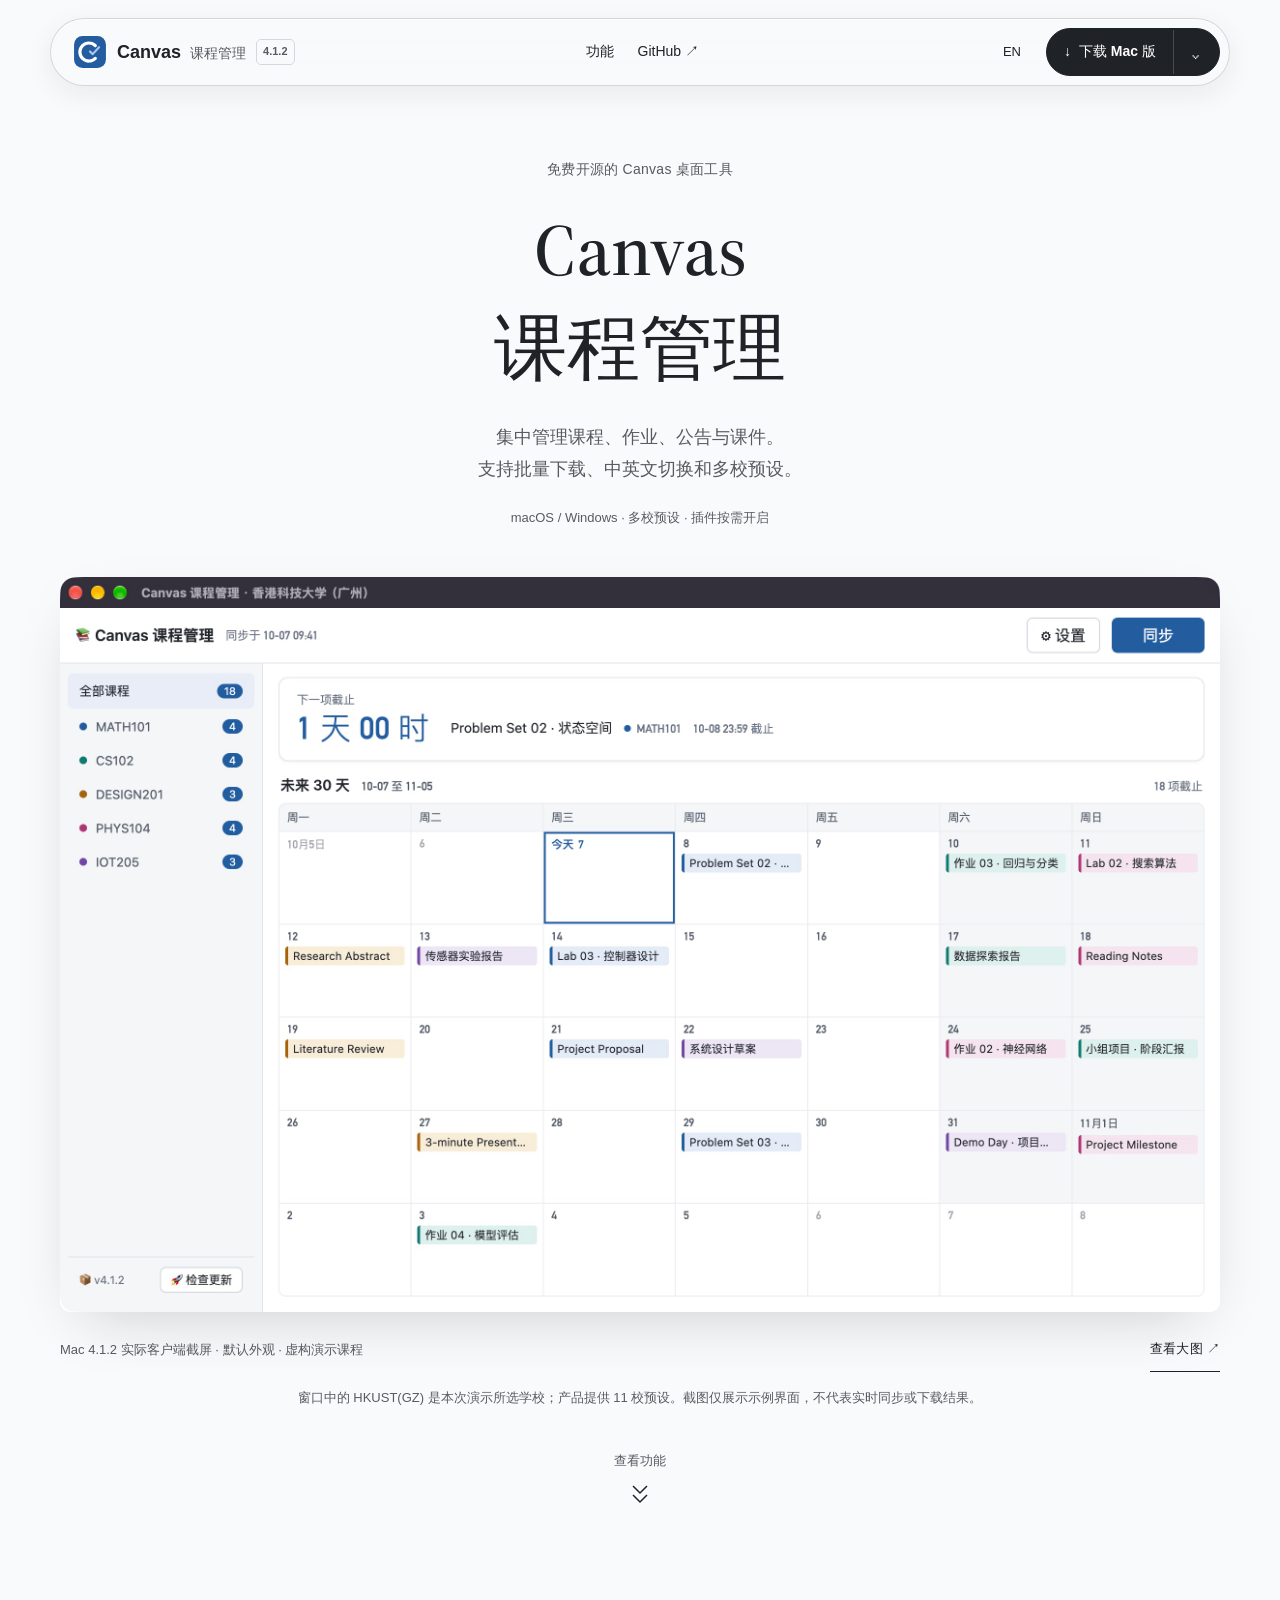
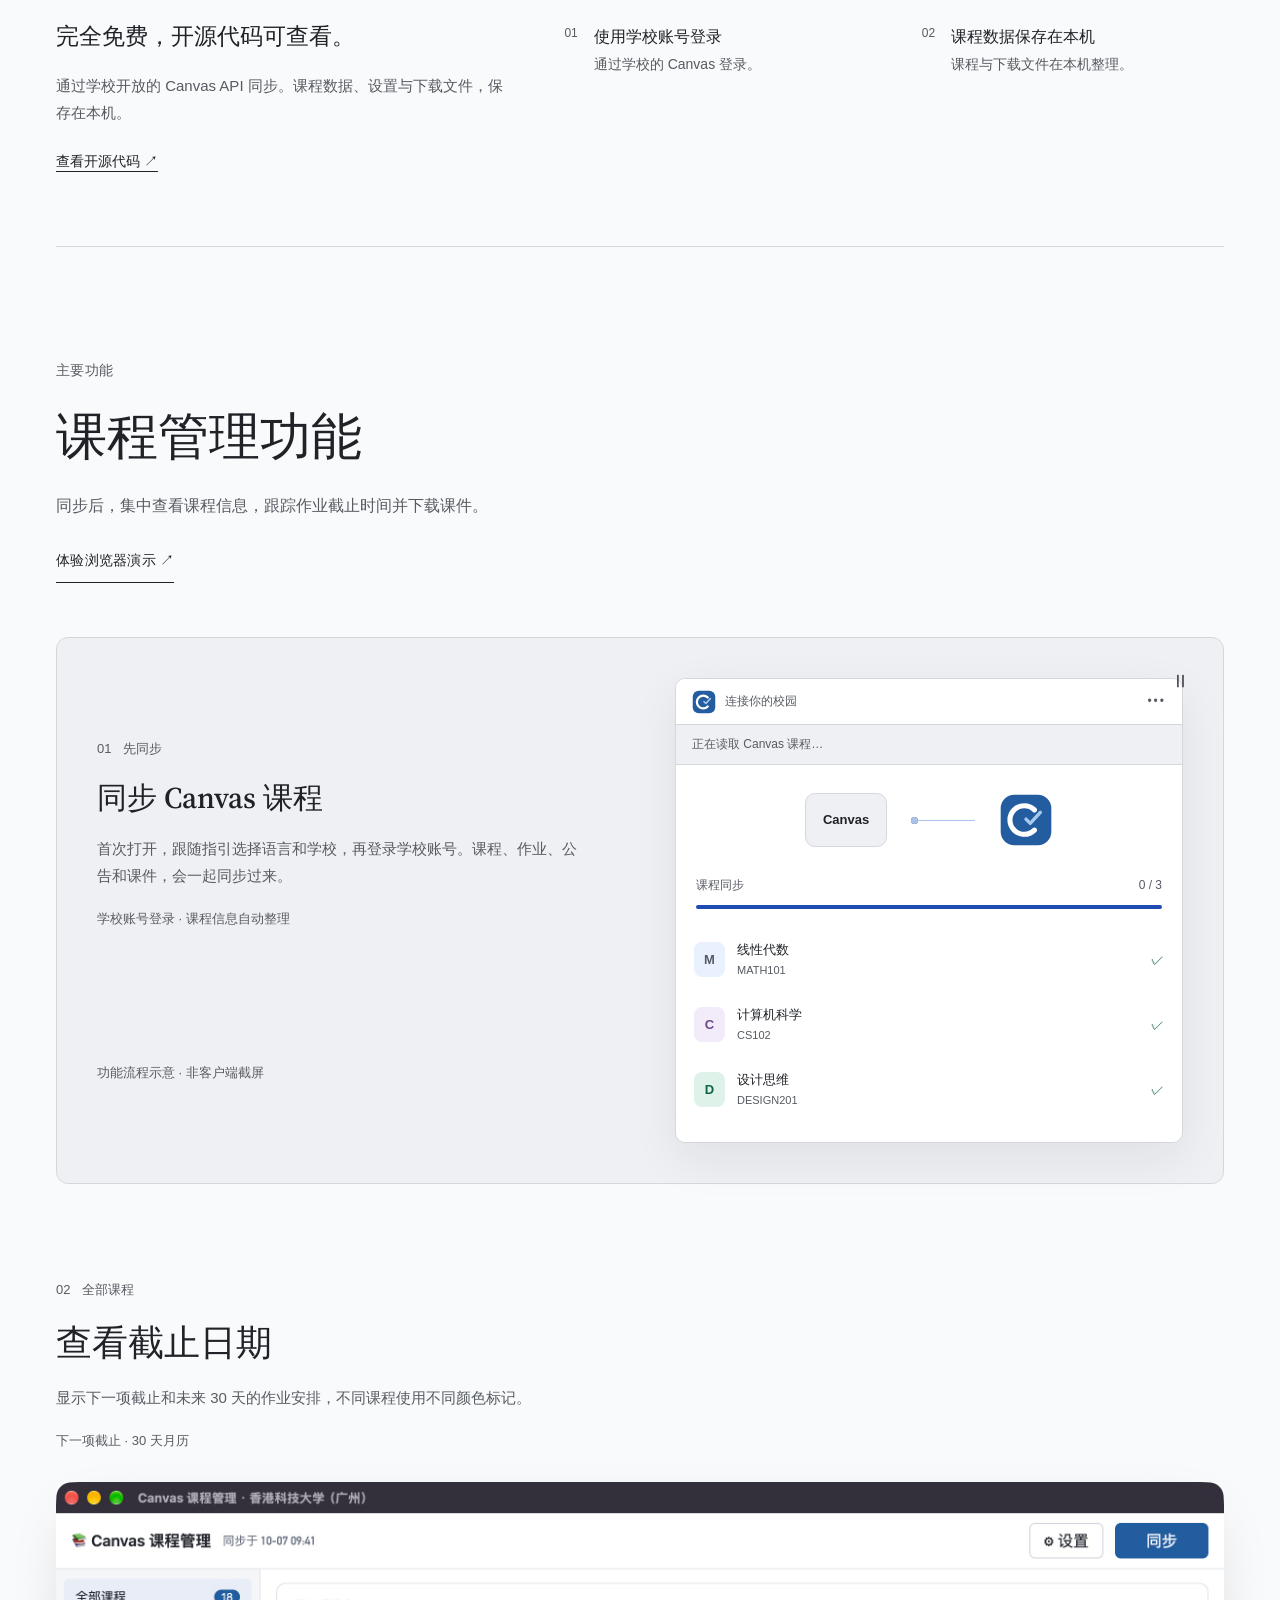
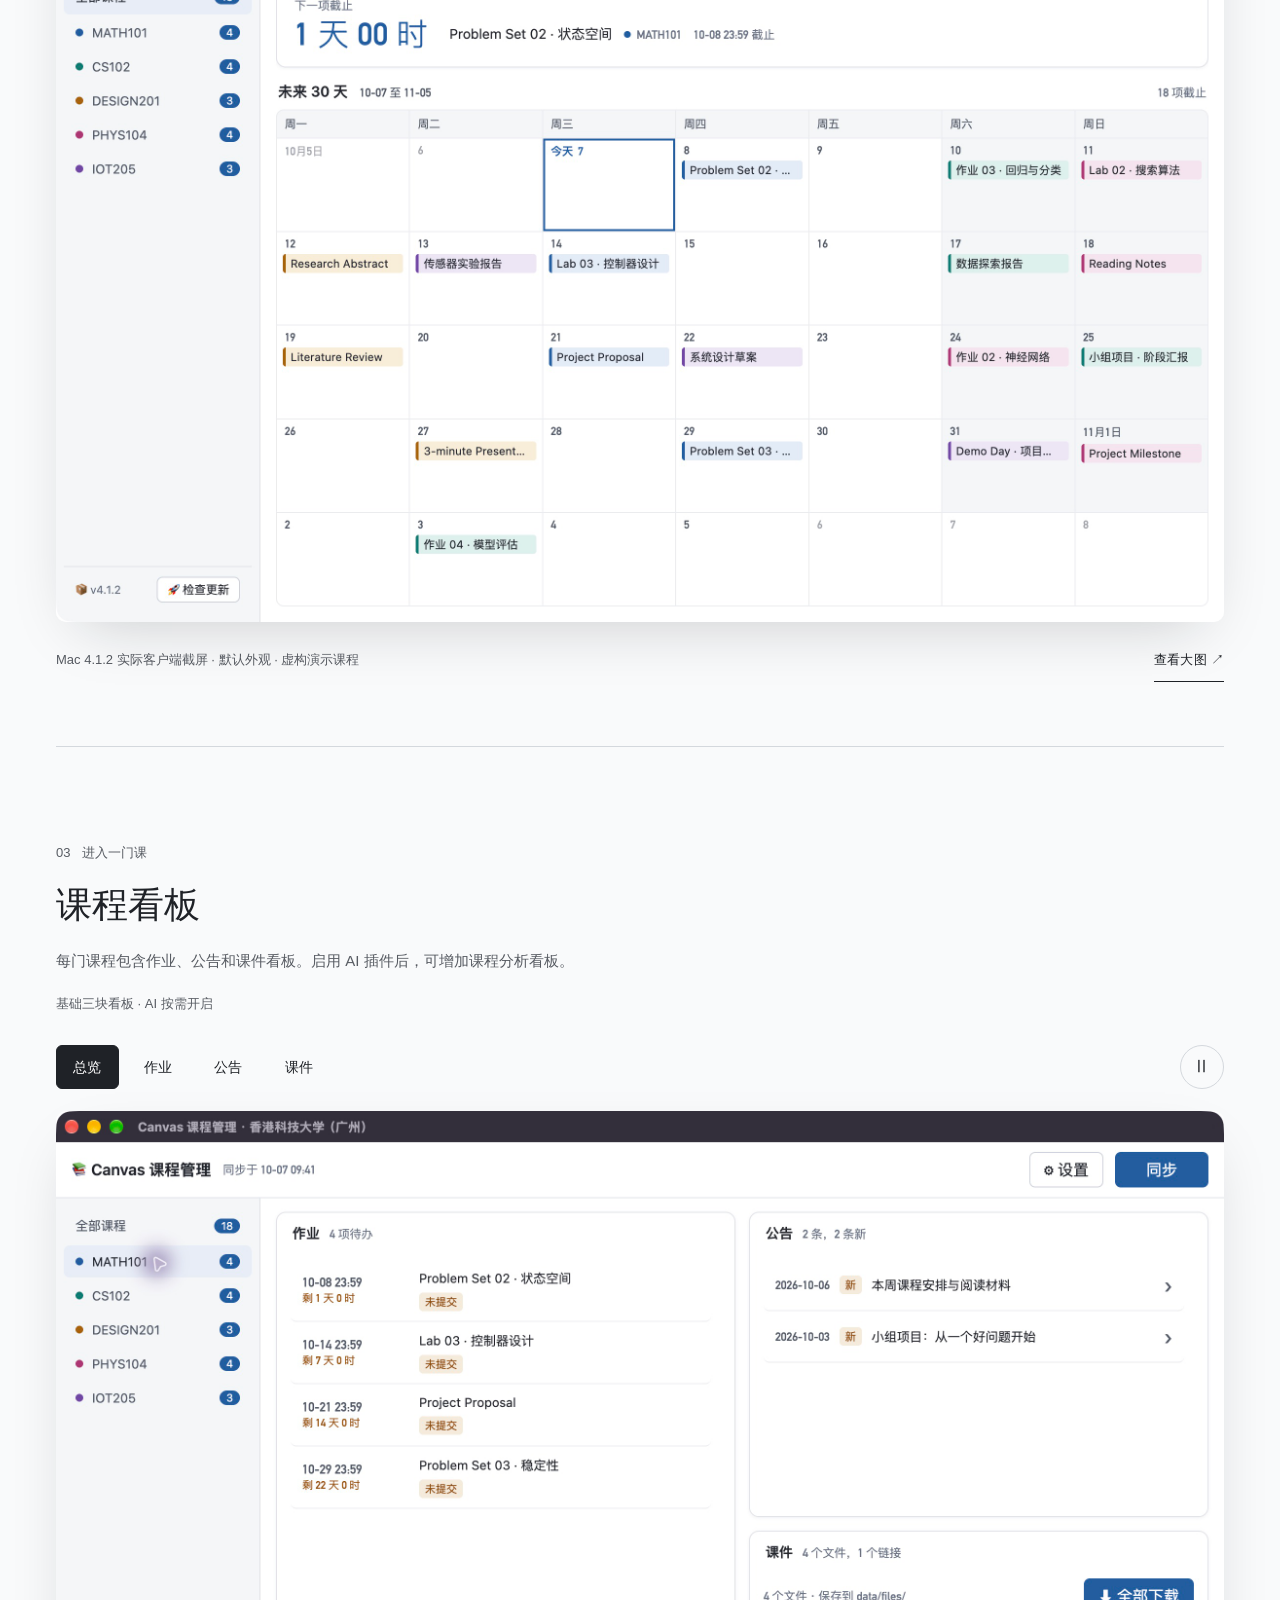
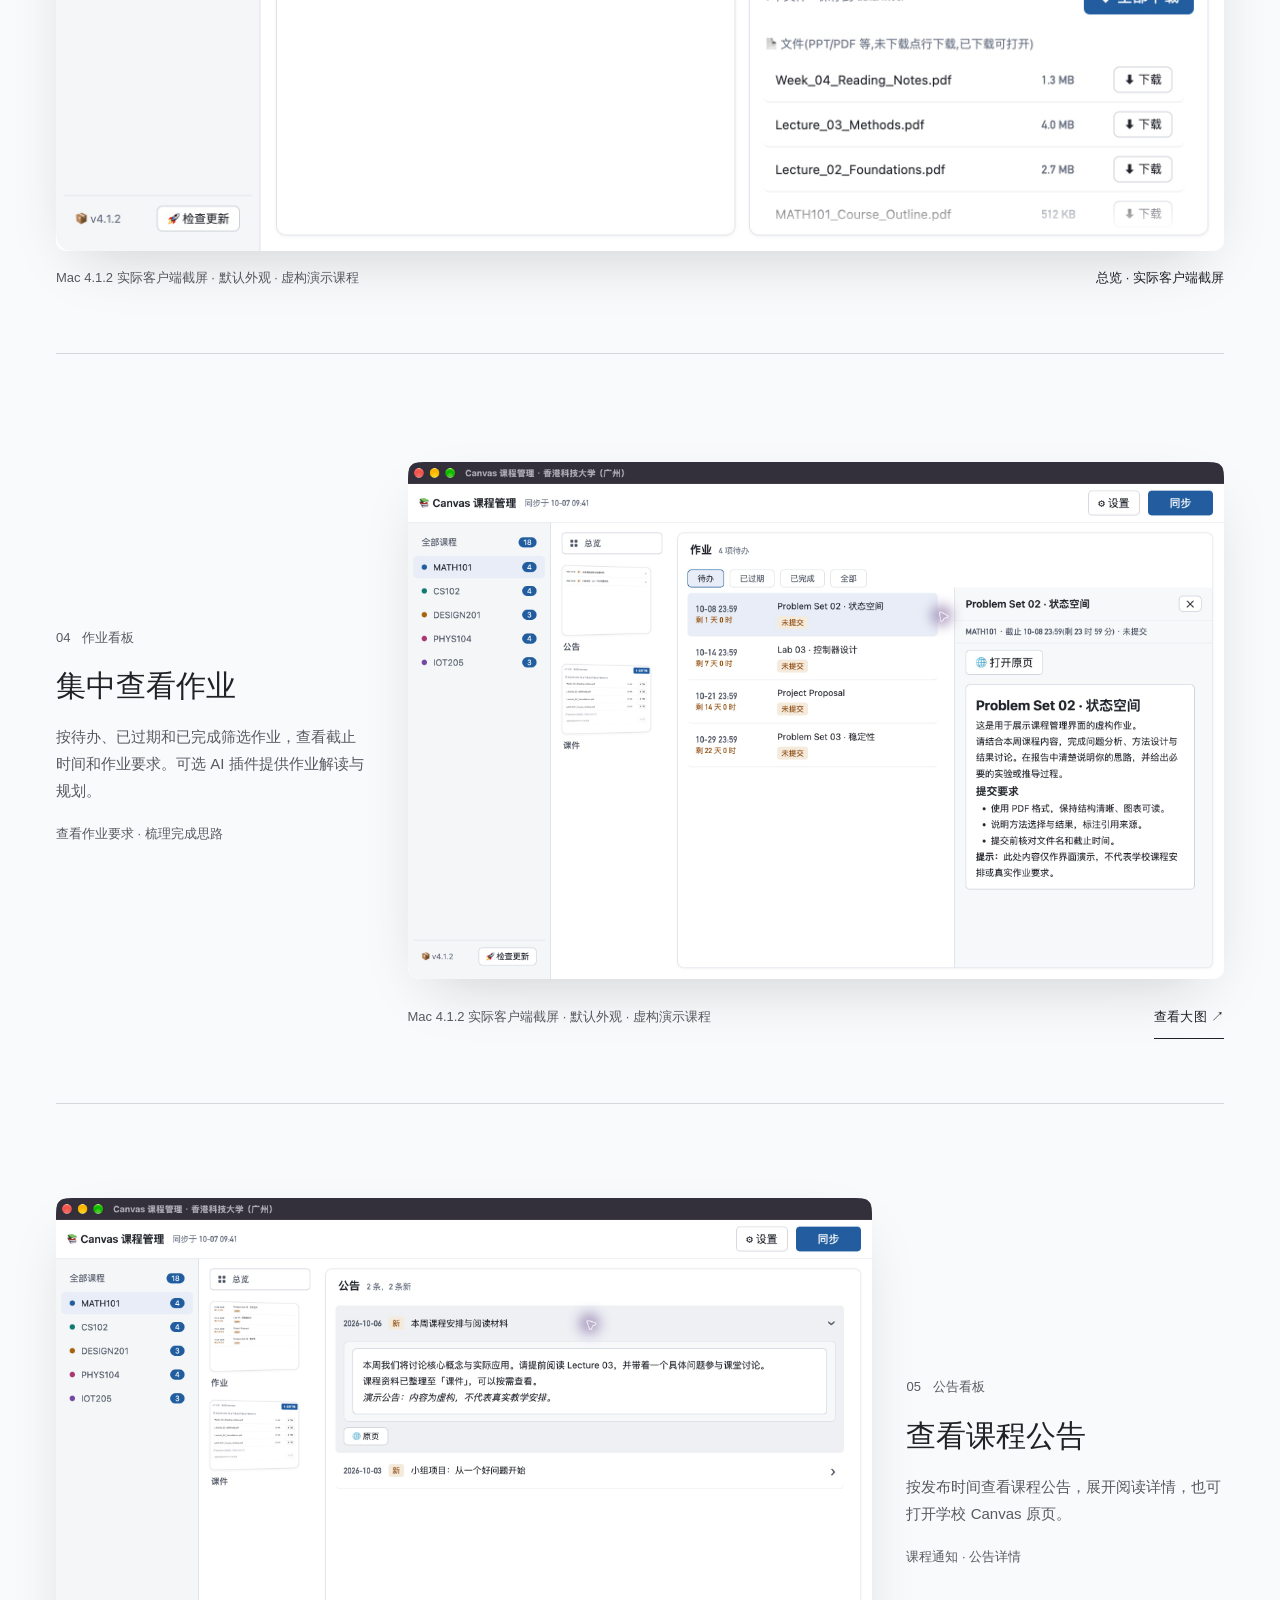
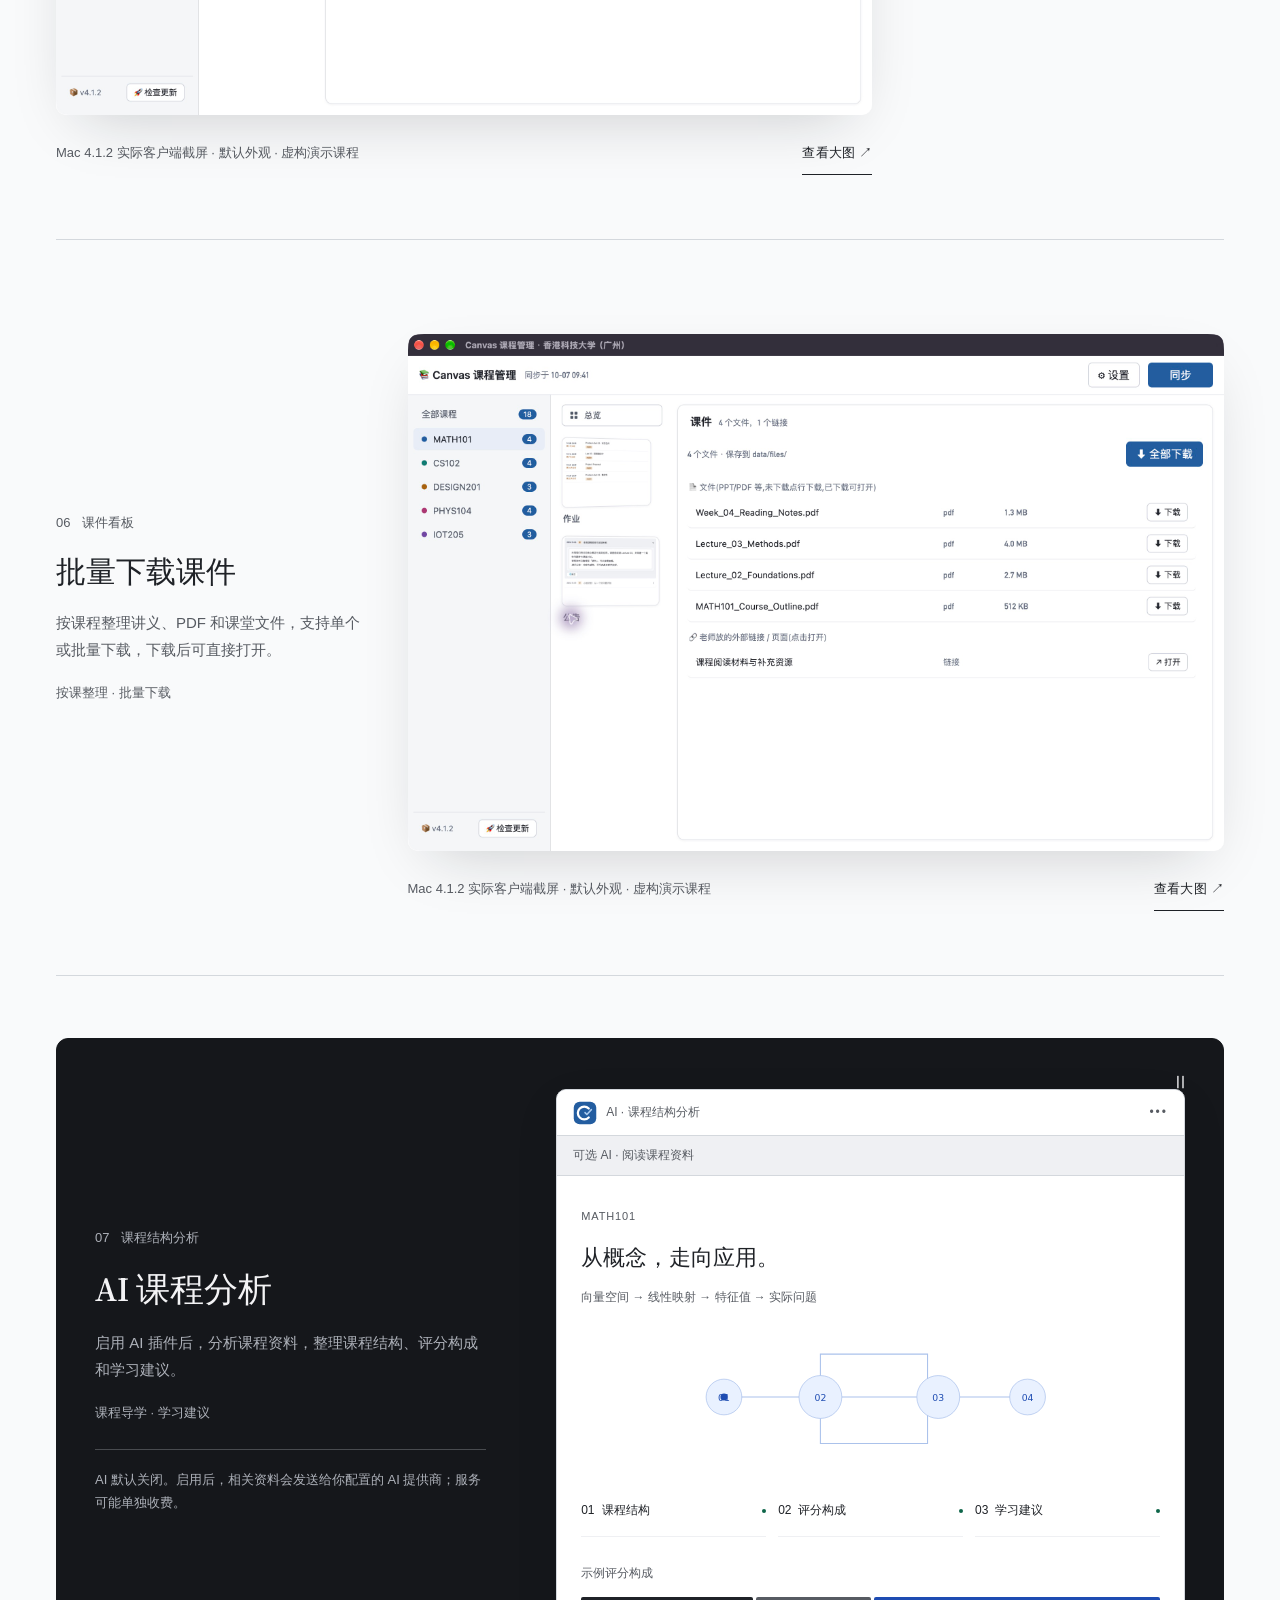
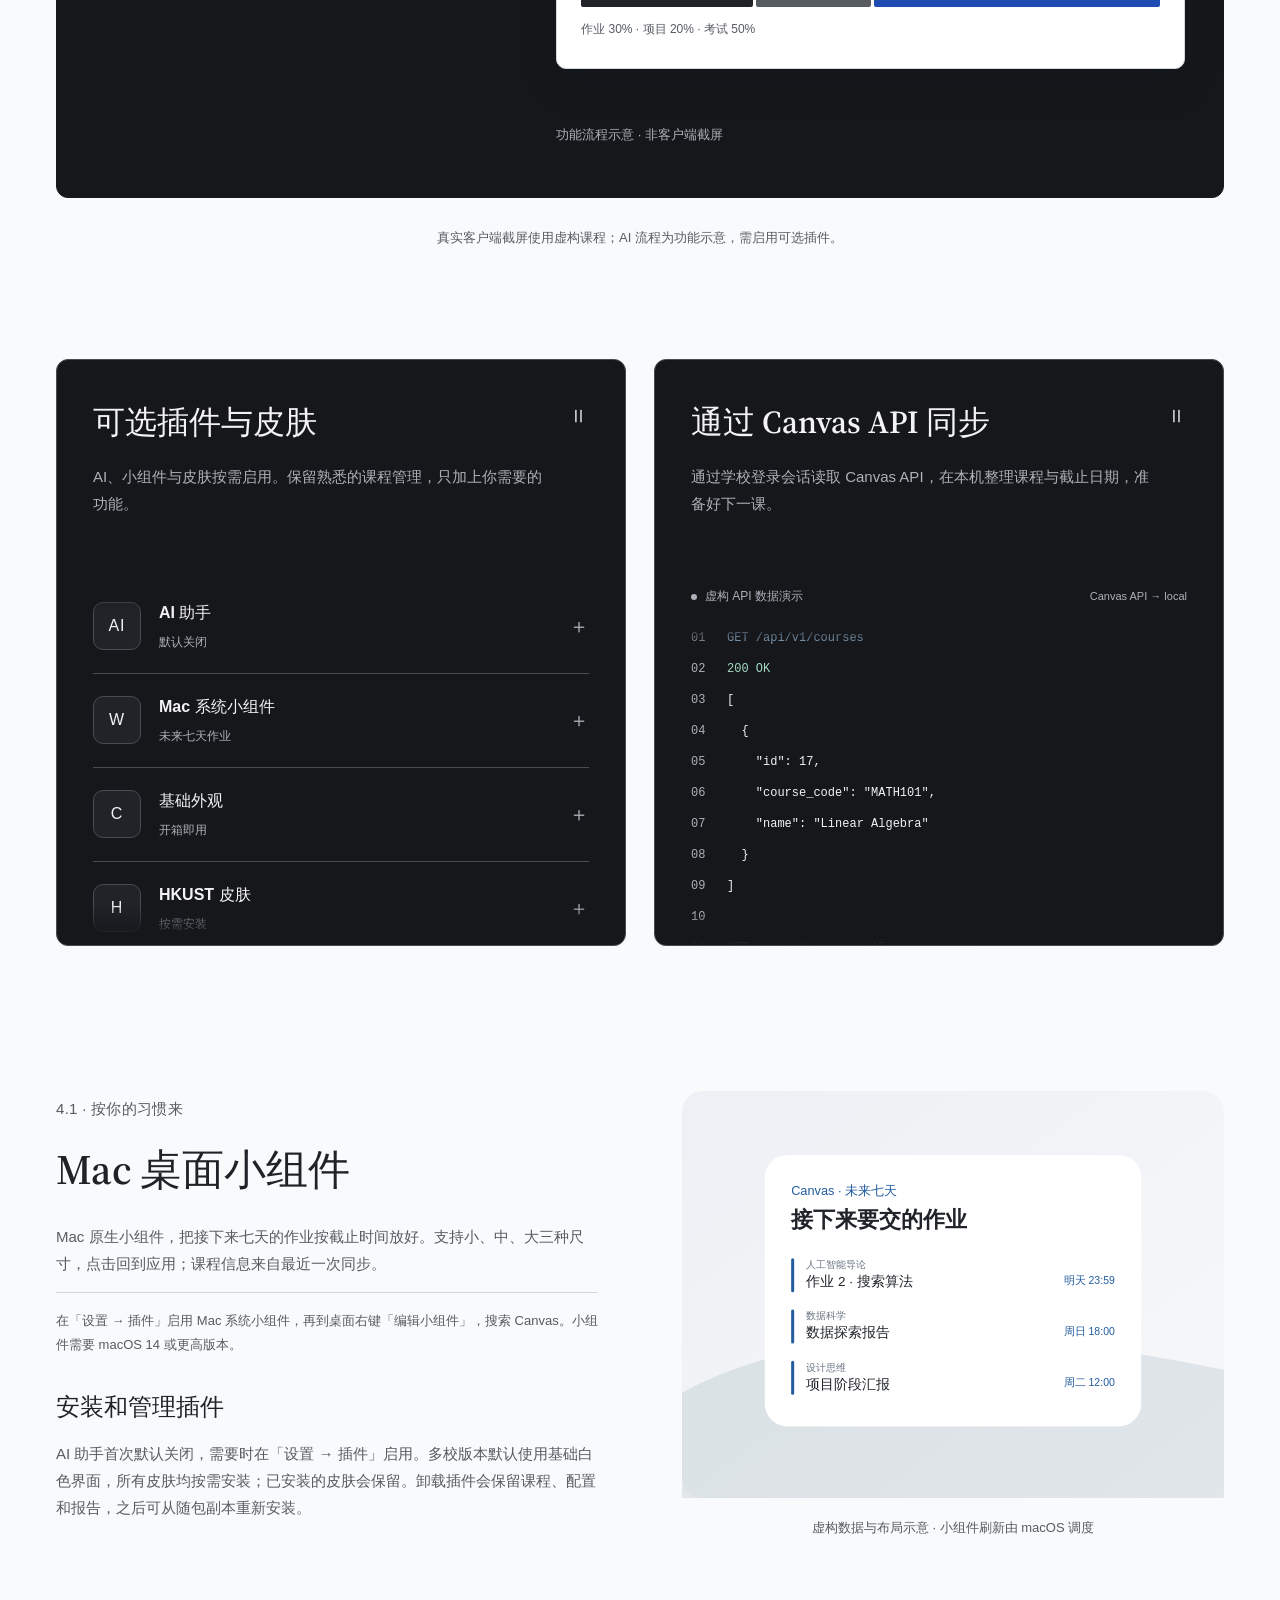
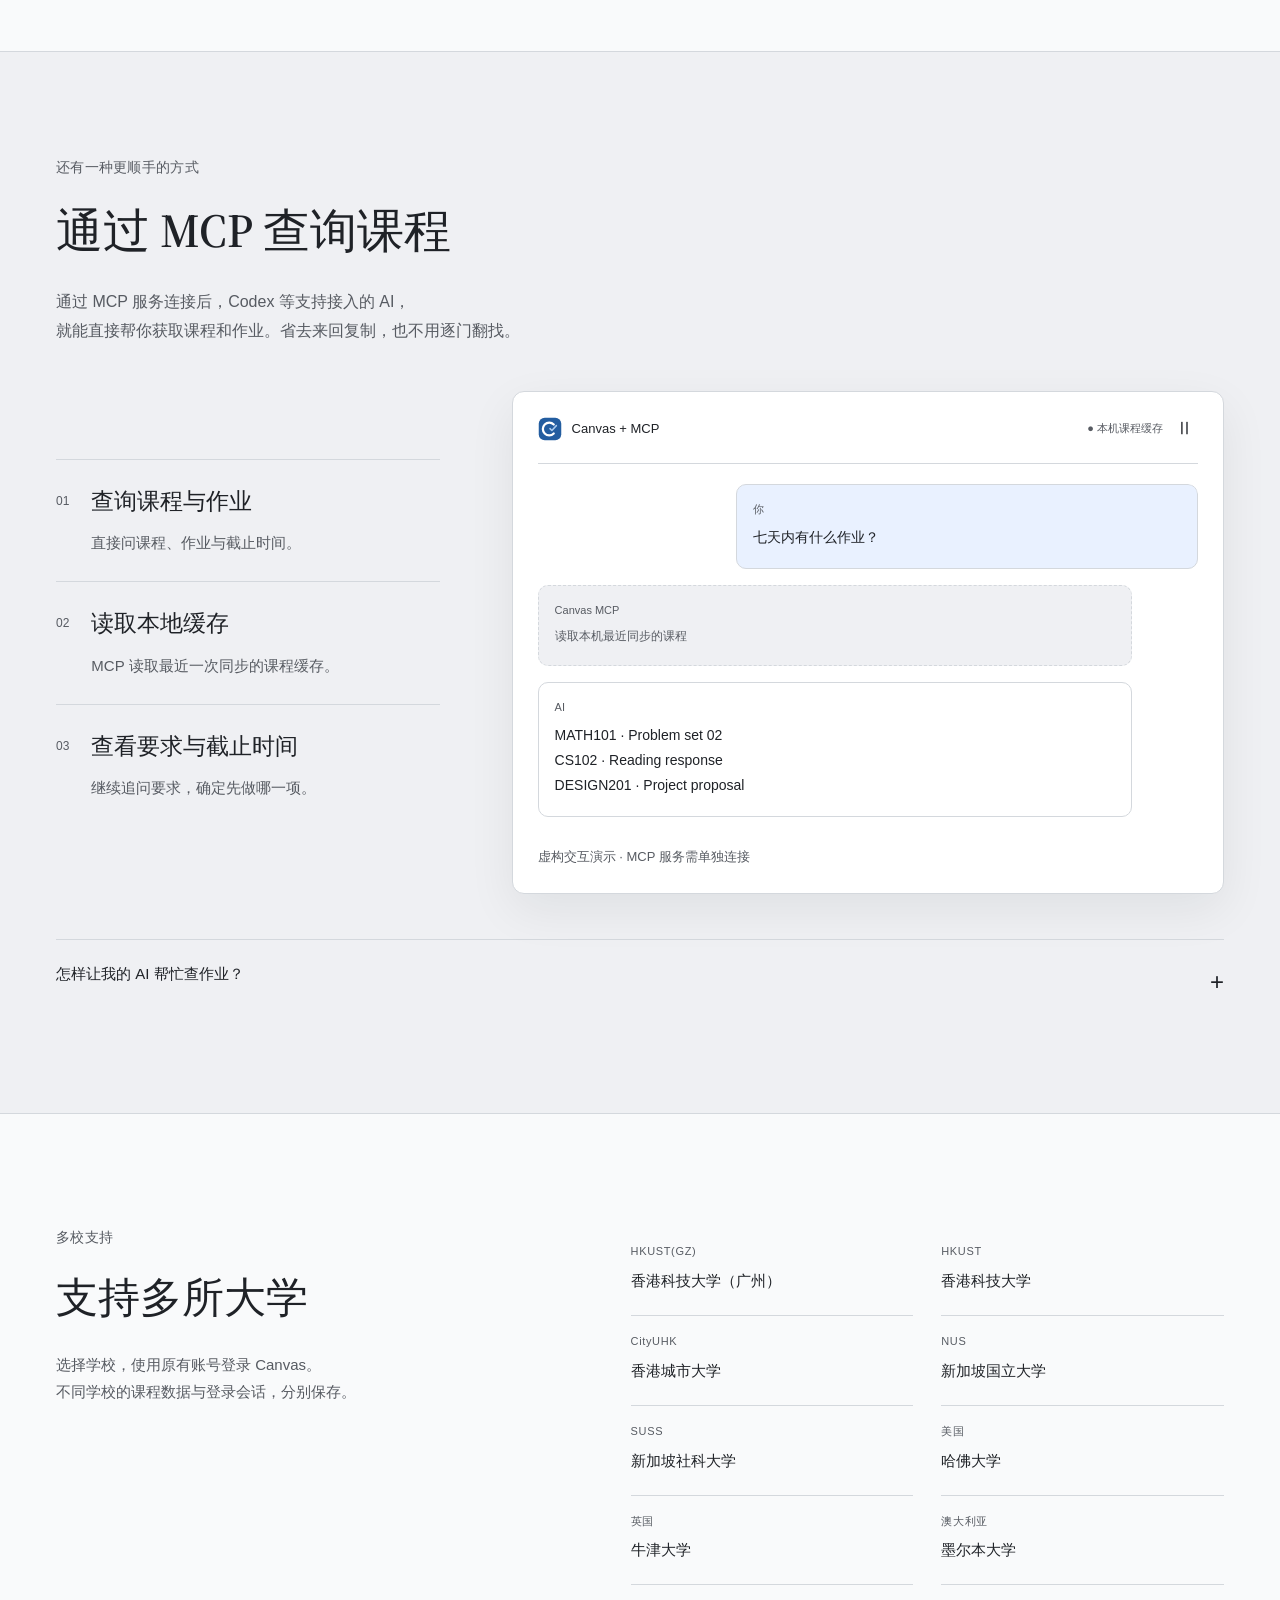
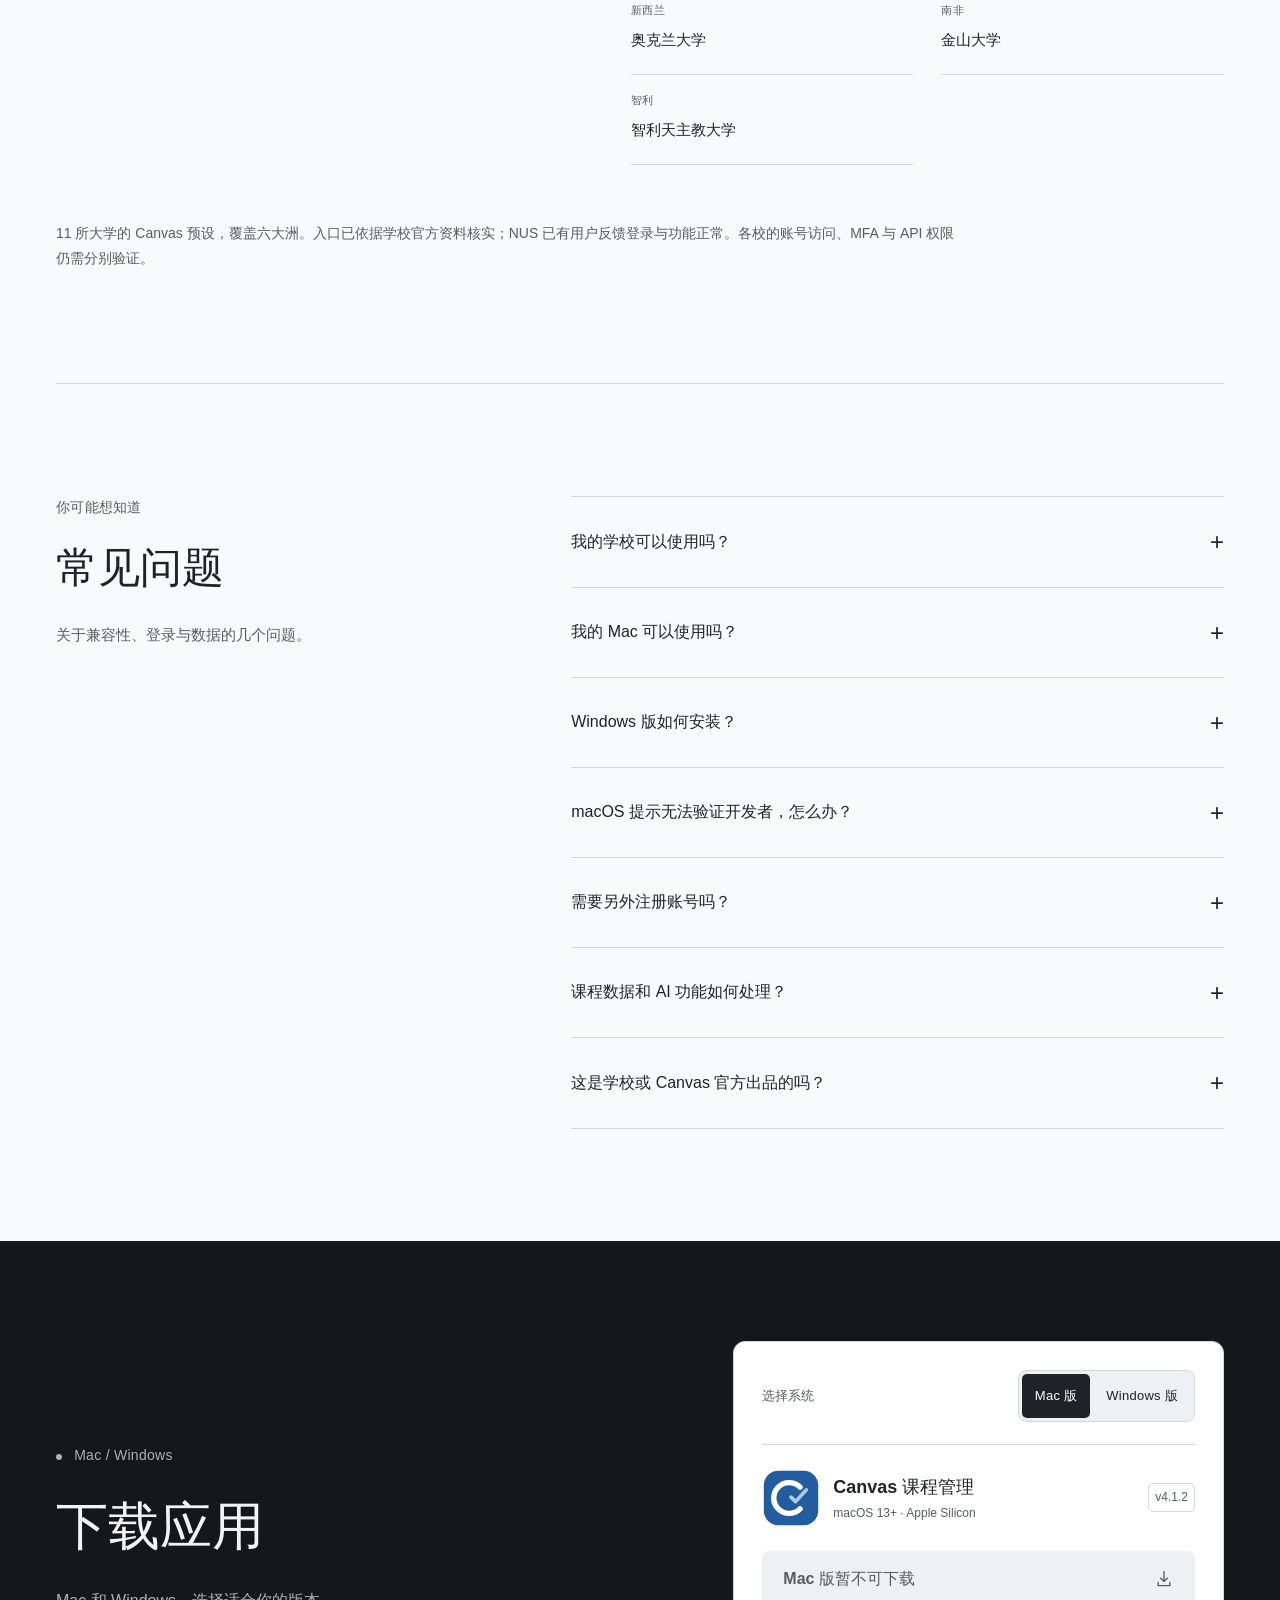
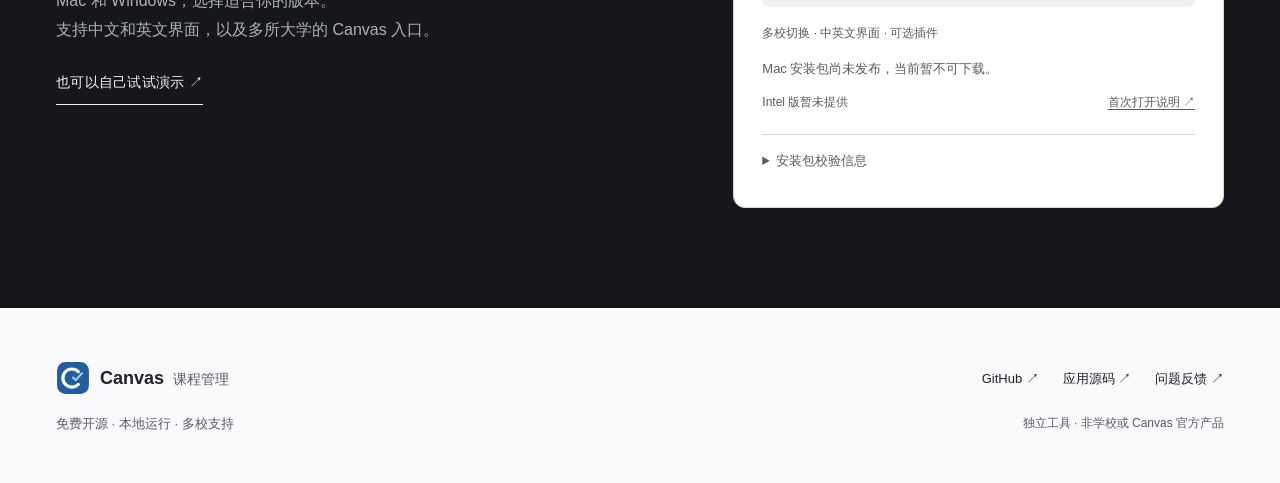
==== commit e41de410: "Fix hero title and description alignment in both languages" ====
--- a/site/index.html
+++ b/site/index.html
@@ -8,7 +8,7 @@
 <meta content="#ffffff" name="theme-color"/>
 <title>Canvas 课程管理 · 作业、公告与课件</title>
 <link href="assets/favicon.svg" rel="icon" type="image/svg+xml"/>
-<link href="styles.css?v=real-ui-20261008" rel="stylesheet"/>
+<link href="styles.css?v=title-center-20261008" rel="stylesheet"/>
 <script defer="" src="locales.js?v=real-ui-20261008"></script>
 <script defer="" src="site.js?v=real-ui-20261008"></script>
 </head>
--- a/site/styles.css
+++ b/site/styles.css
@@ -13,7 +13,7 @@
 /* A quiet, always available glass Dock. */
 .site-header{position:fixed;inset:18px 0 auto;z-index:60;width:min(1180px,calc(100% - 48px));height:68px;margin:auto;padding:8px 9px 8px 22px;display:flex;align-items:center;gap:18px;border:1px solid oklch(.75 .01 260 / .45);border-radius:999px;background:oklch(.985 .002 260 / .86);backdrop-filter:blur(24px);-webkit-backdrop-filter:blur(24px);box-shadow:0 8px 28px oklch(.2 .01 260 / .07),inset 0 1px 0 var(--surface);transition:box-shadow 150ms,background 150ms}.site-header.is-scrolled{background:oklch(.985 .002 260 / .94);box-shadow:0 8px 32px oklch(.2 .01 260 / .12)}.brand{display:flex;align-items:center;gap:10px;font-size:18px;font-weight:550;min-height:44px}.brand-mark{display:block;width:34px;height:34px;border-radius:9px}.brand b{font-size:14px;font-weight:400;color:var(--muted);margin-left:4px}.dock-version{color:var(--muted);font-size:11px;border:1px solid var(--border);padding:2px 6px;border-radius:5px;font-variant-numeric:tabular-nums}.site-header nav{display:flex;gap:24px;margin-left:auto;font-size:14px}.site-header nav a{display:flex;align-items:center;min-height:44px}.site-header nav a:hover{text-decoration:underline;text-underline-offset:5px}.dock-actions{display:flex;align-items:center;gap:12px;margin-left:auto}.language-link{font-size:13px;display:grid;place-items:center;min-width:44px;min-height:44px;border-radius:50%}.language-link:hover{background:var(--soft)}.dock-download{display:flex;align-items:center;border:1px solid var(--fg);border-radius:999px;background:var(--fg);color:var(--surface);overflow:visible}.nav-download{display:flex;align-items:center;justify-content:center;gap:8px;min-height:46px;padding:0 17px;font-size:14px;font-weight:550;border-radius:999px 0 0 999px;white-space:nowrap}.nav-download:hover{background:var(--dark);color:var(--surface)}#download-menu-toggle{width:44px;min-height:44px;margin-right:2px;border:0;border-left:1px solid var(--border-dark);background:none;color:var(--surface);border-radius:0 999px 999px 0;font-size:20px}#download-menu-toggle:hover{background:var(--dark-surface)}.download-menu{position:absolute;right:8px;top:calc(100% + 10px);width:280px;max-width:calc(100vw - 40px);padding:8px;border:1px solid var(--border);border-radius:16px;background:var(--surface);box-shadow:var(--shadow)}.download-menu[hidden]{display:none}.download-menu a{display:flex;flex-direction:column;gap:3px;padding:14px 16px;border-radius:9px;font-size:15px}.download-menu small{font-size:12px;color:var(--muted)}.download-menu a:hover{background:var(--soft);color:var(--fg)}
 /* Stable type, generous frame, actual product interface. */
-.hero{position:relative}.hero-inner{display:flex;flex-direction:column;gap:48px;padding-block:158px 0}.hero-copy{text-align:center;max-width:900px}.hero-copy h1{font-size:clamp(48px,5.7vw,80px);line-height:1.35;margin:0 0 24px;font-weight:550}.accent-word{color:var(--fg)}.hero-description{font-size:18px;line-height:1.8;color:var(--muted);max-width:650px;margin:0 auto 20px}.hero-footnote{font-size:13px;color:var(--muted);margin:0}.product-stage{width:min(100%,1040px);min-width:0}.product-window{border:1px solid var(--border);border-radius:12px;overflow:hidden;background:var(--surface);box-shadow:0 28px 70px -24px oklch(.2 .01 260 / .23)}.window-chrome{position:relative;height:34px;display:flex;align-items:center;justify-content:center;border-bottom:1px solid var(--border);background:var(--soft);color:var(--muted);font-size:11px}.traffic-lights{position:absolute;left:14px;display:flex;gap:6px}.traffic-lights i{width:8px;height:8px;border-radius:50%;background:oklch(.66 .17 25)}.traffic-lights i:nth-child(2){background:oklch(.8 .13 85)}.traffic-lights i:nth-child(3){background:oklch(.71 .14 145)}.demo-viewport{position:relative;aspect-ratio:1180/800;overflow:hidden;width:100%}.demo-viewport iframe{position:absolute;top:0;left:0;width:1180px;height:800px;transform:scale(var(--demo-scale,.6));transform-origin:top left;border:0;pointer-events:none}.preview-caption{font-size:13px;text-align:center;color:var(--muted);margin:20px 0 0}.hero-bottom{display:flex;justify-content:center;padding:32px 0 50px}.continue-link{display:flex;flex-direction:column;align-items:center;gap:8px;font-size:13px;color:var(--muted);padding:8px 16px}.continue-link:hover{color:var(--fg)}.continue-link svg{width:24px;height:30px;stroke:var(--fg);stroke-width:1.5;animation:continue-down 2.4s ease-in-out 3}.continue-link:hover svg{animation-play-state:paused}@keyframes continue-down{0%,100%{transform:translateY(0)}50%{transform:translateY(5px)}}
+.hero{position:relative}.hero-inner{display:flex;flex-direction:column;gap:48px;padding-block:158px 0}.hero-copy{width:100%;max-width:900px;margin-inline:auto;text-align:center}.hero-copy h1{font-size:clamp(48px,5.7vw,80px);line-height:1.35;margin:0 0 24px;font-weight:550}.accent-word{color:var(--fg)}.hero-description{font-size:18px;line-height:1.8;color:var(--muted);max-width:650px;margin:0 auto 20px}.hero-footnote{font-size:13px;color:var(--muted);margin:0}.product-stage{width:min(100%,1040px);min-width:0}.product-window{border:1px solid var(--border);border-radius:12px;overflow:hidden;background:var(--surface);box-shadow:0 28px 70px -24px oklch(.2 .01 260 / .23)}.window-chrome{position:relative;height:34px;display:flex;align-items:center;justify-content:center;border-bottom:1px solid var(--border);background:var(--soft);color:var(--muted);font-size:11px}.traffic-lights{position:absolute;left:14px;display:flex;gap:6px}.traffic-lights i{width:8px;height:8px;border-radius:50%;background:oklch(.66 .17 25)}.traffic-lights i:nth-child(2){background:oklch(.8 .13 85)}.traffic-lights i:nth-child(3){background:oklch(.71 .14 145)}.demo-viewport{position:relative;aspect-ratio:1180/800;overflow:hidden;width:100%}.demo-viewport iframe{position:absolute;top:0;left:0;width:1180px;height:800px;transform:scale(var(--demo-scale,.6));transform-origin:top left;border:0;pointer-events:none}.preview-caption{font-size:13px;text-align:center;color:var(--muted);margin:20px 0 0}.hero-bottom{display:flex;justify-content:center;padding:32px 0 50px}.continue-link{display:flex;flex-direction:column;align-items:center;gap:8px;font-size:13px;color:var(--muted);padding:8px 16px}.continue-link:hover{color:var(--fg)}.continue-link svg{width:24px;height:30px;stroke:var(--fg);stroke-width:1.5;animation:continue-down 2.4s ease-in-out 3}.continue-link:hover svg{animation-play-state:paused}@keyframes continue-down{0%,100%{transform:translateY(0)}50%{transform:translateY(5px)}}
 .promise-section{display:grid;grid-template-columns:1.5fr 1fr 1fr;gap:55px;padding-block:48px 62px;border-bottom:1px solid var(--border)}.project-promise{text-align:left;max-width:560px}.project-promise strong{font-size:23px;font-weight:550}.project-promise p{font-size:15px;color:var(--muted);line-height:1.8;margin:14px 0}.project-promise a{font-size:14px;text-decoration:underline;text-underline-offset:5px;display:inline-flex;align-items:center;min-height:44px}.project-promise a:hover{text-decoration-thickness:2px}.promise-detail{display:flex;gap:16px;padding-top:7px}.promise-detail>span{font-size:12px;color:var(--muted)}.promise-detail p{font-size:14px;color:var(--muted);margin:0}.promise-detail strong{font-size:16px;color:var(--fg);font-weight:550}
 /* Feature rhythm: a pair, a wide overview, three reading rows, an AI report. */
 .feature-gallery{padding-block:112px 70px}.gallery-intro{max-width:780px;margin-bottom:54px}.gallery-intro h2{font-size:clamp(38px,4vw,56px);margin-bottom:20px}.gallery-intro>p:last-of-type{font-size:16px;color:var(--muted);max-width:600px;margin-bottom:18px}.text-button{display:inline-flex;align-items:center;gap:8px;min-height:44px;border:0;border-bottom:1px solid var(--fg);padding:5px 0;background:none;color:var(--fg);font-size:14px}.text-button:hover{border-bottom-width:2px}.feature-grid{display:grid;grid-template-columns:repeat(12,minmax(0,1fr));gap:30px}.feature-tile{position:relative;min-width:0;grid-column:1/-1;padding:44px 38px;border:1px solid var(--border);border-radius:12px;background:var(--soft)}.feature-copy{max-width:560px;padding-right:28px;min-width:0}.feature-copy .chapter-label{font:500 13px/1.8 var(--font-body);color:var(--muted);margin:0 0 16px;display:flex;align-items:center;gap:12px}.feature-index{font-variant-numeric:tabular-nums}.feature-copy h3{margin-bottom:16px;line-height:1.4;font-size:30px;text-wrap:balance}.feature-copy>p:not(.chapter-label){font-size:15px;line-height:1.8;color:var(--muted);margin-bottom:18px}.chapter-note{display:block;color:var(--muted);font-size:13px}.feature-tile>.preview-pause{right:20px;top:22px}.tile-sync{grid-column:span 5}.tile-home{grid-column:span 7}.tile-sync,.tile-home{display:flex;flex-direction:column;padding:32px 28px}.tile-sync .feature-copy,.tile-home .feature-copy{margin-bottom:30px;min-height:200px}.tile-sync .live-preview,.tile-home .live-preview{margin-top:auto;flex:1;min-height:326px}.tile-overview{display:grid;grid-template-columns:.72fr 1.28fr;gap:40px;align-items:center;padding-block:54px}.tile-assignments,.tile-announcements,.tile-files{display:grid;grid-template-columns:1fr 1fr;align-items:center;gap:80px;border:0;border-bottom:1px solid var(--border);border-radius:0;background:none;padding:52px 40px}.tile-assignments{margin-top:14px}.tile-announcements .feature-copy{grid-column:2;grid-row:1}.tile-announcements .live-preview{grid-column:1;grid-row:1}.tile-files{margin-bottom:32px}.tile-analysis{display:grid;grid-template-columns:.8fr 1.2fr;align-items:center;gap:42px;background:var(--dark);color:var(--on-dark);border-color:var(--dark);padding:50px 38px}.tile-analysis .chapter-label,.tile-analysis .chapter-note,.tile-analysis .feature-copy>p:not(.chapter-label){color:var(--muted-dark)}.tile-analysis .feature-copy h3{font-size:34px}.tile-analysis .ai-data-note{margin-top:24px!important;font-size:13px!important;padding-top:18px;border-top:1px solid var(--border-dark)}.tile-analysis>.preview-pause{color:var(--on-dark)}.tile-analysis>.preview-pause:hover{background:var(--dark-surface)}.gallery-note{font-size:13px;color:var(--muted);text-align:center;margin:28px 0 0}
